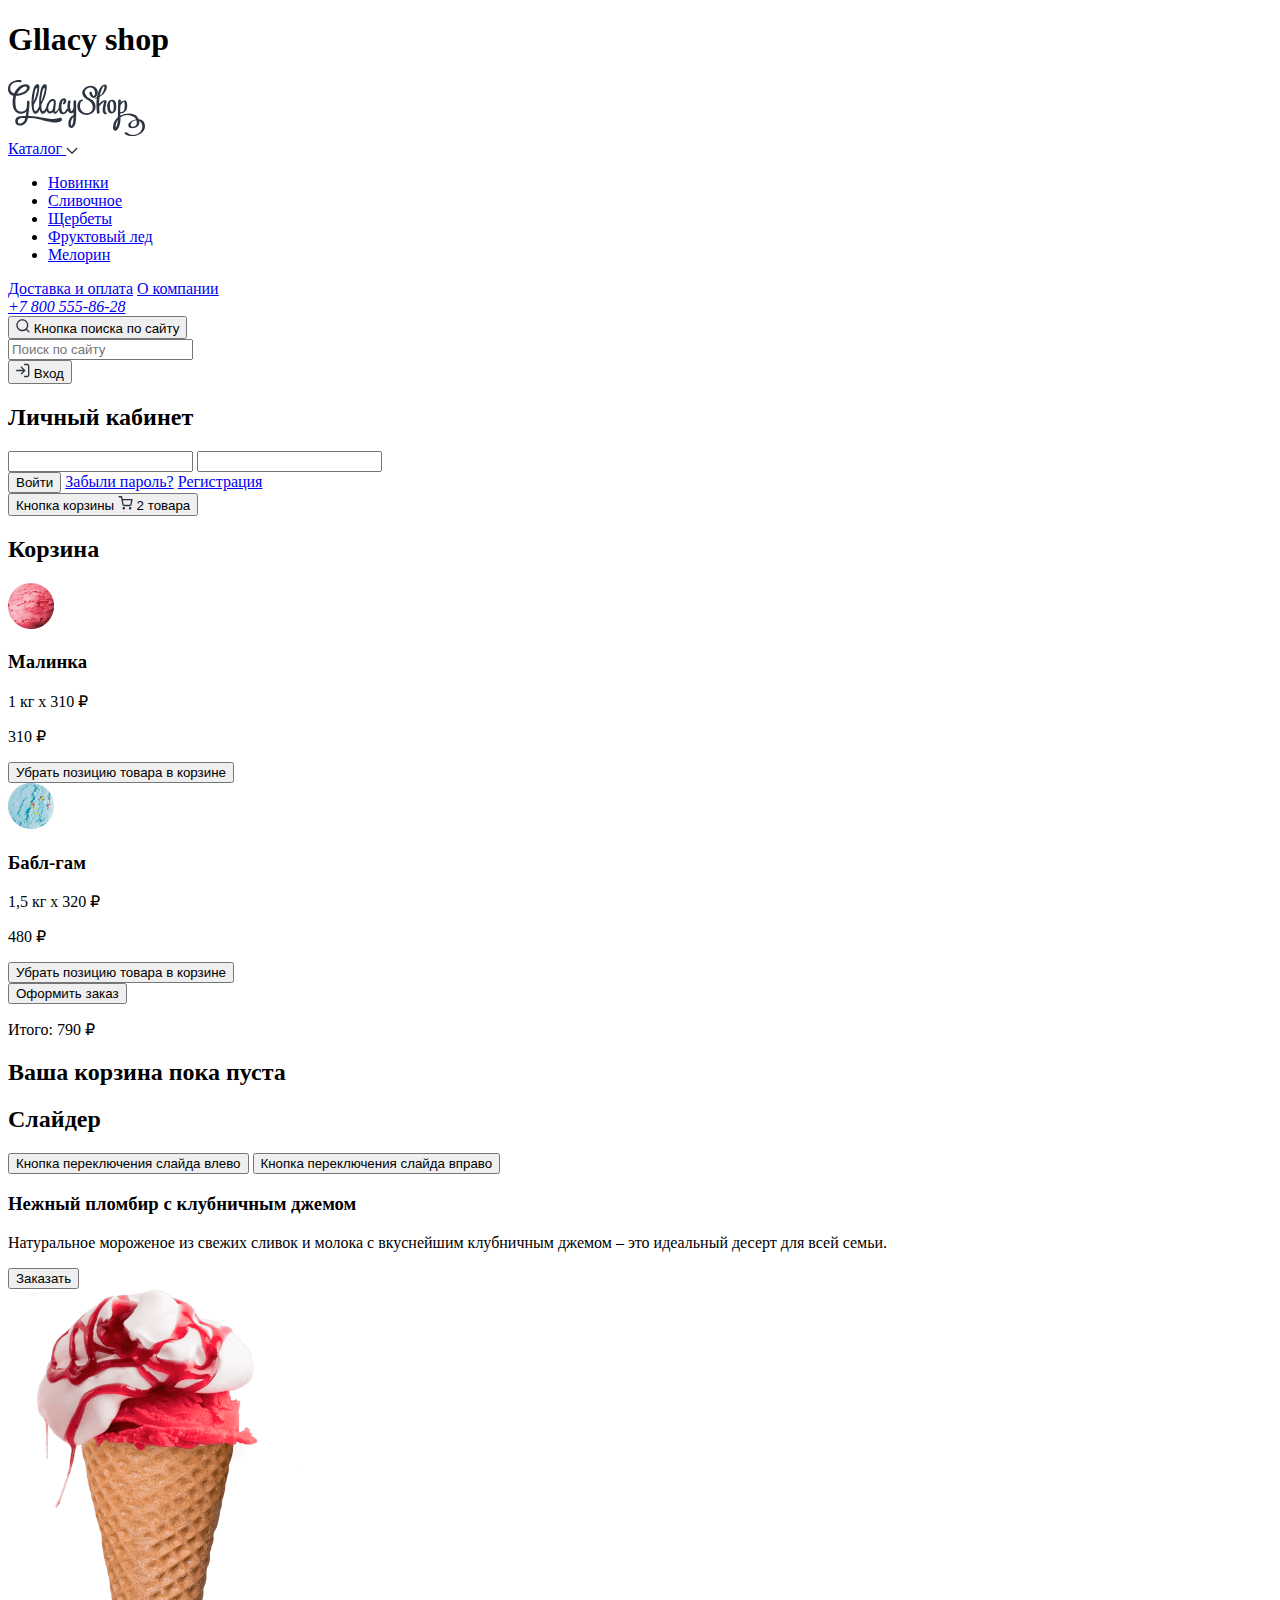
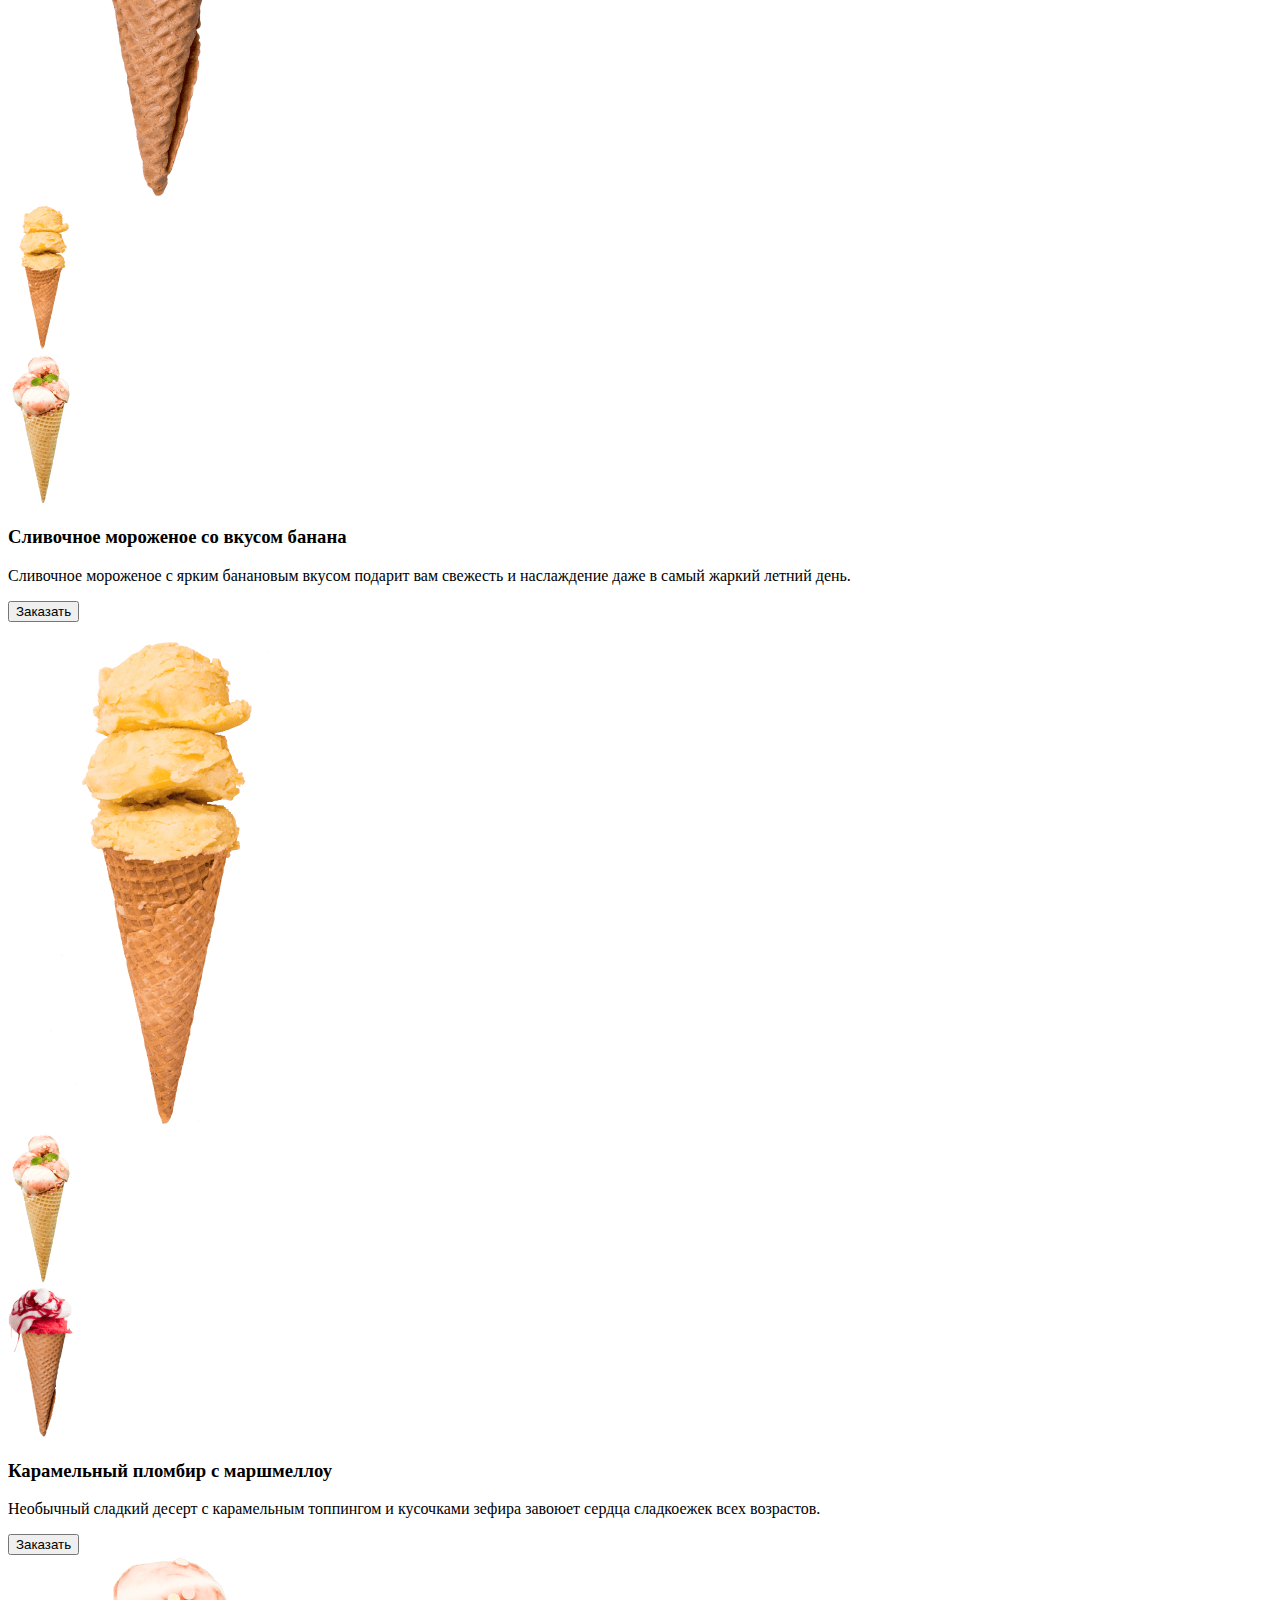
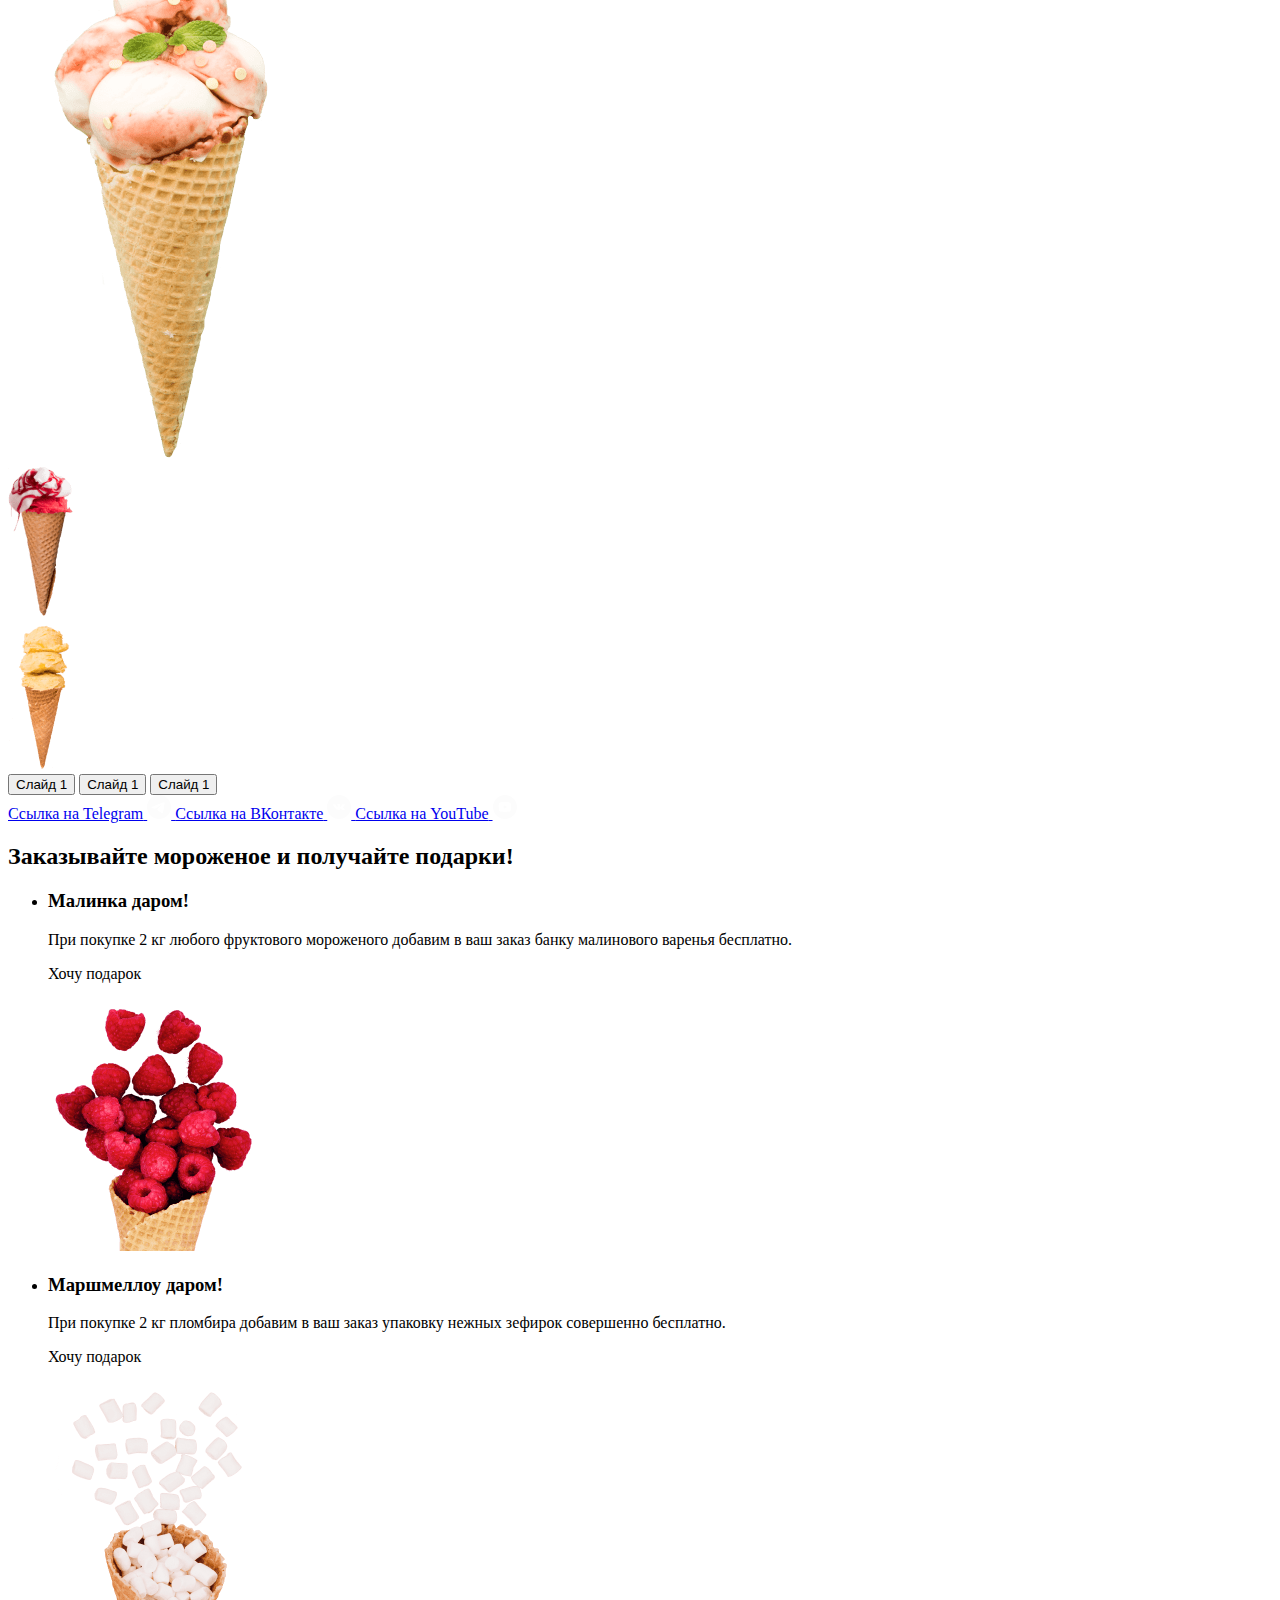
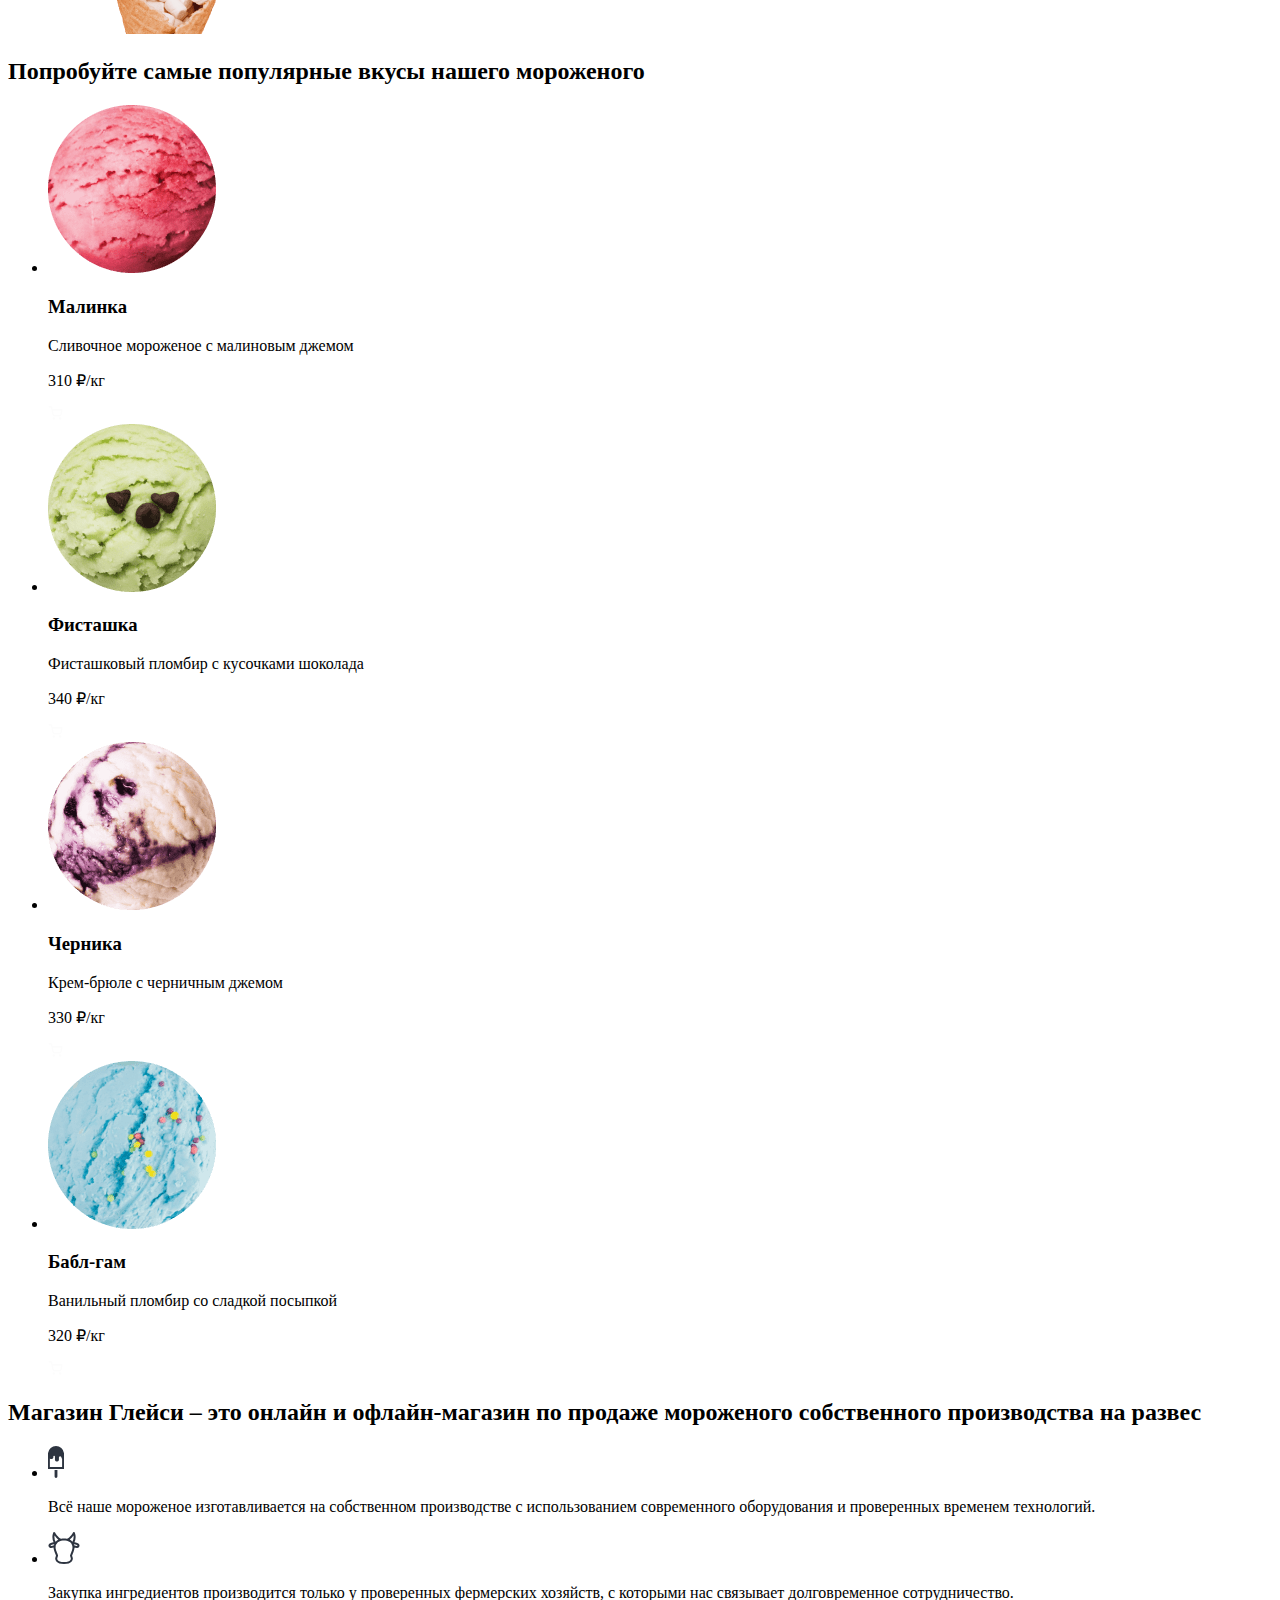
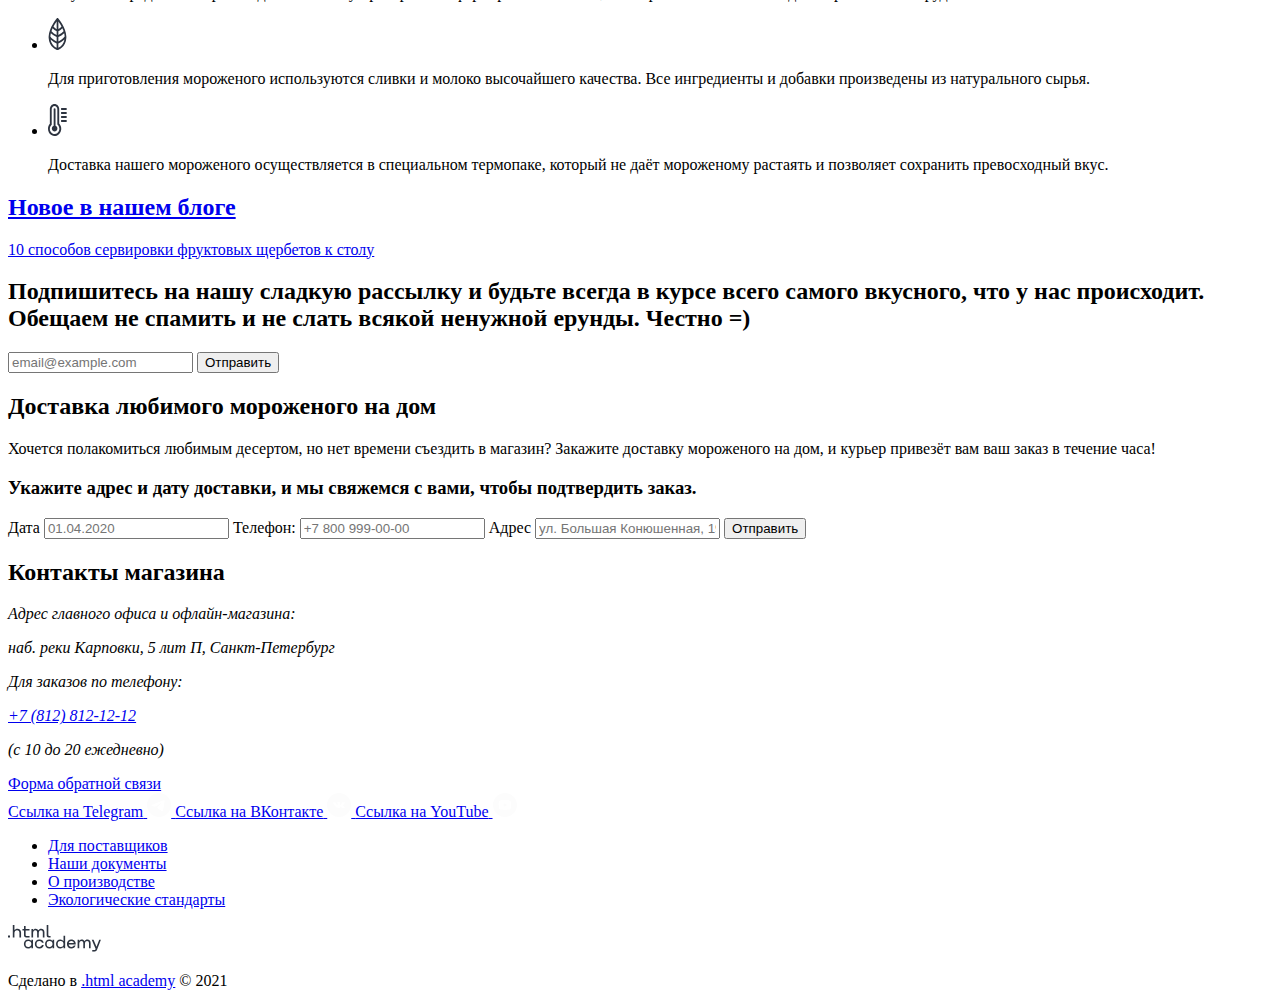
==== index.html @ e8959261 "Добавляет разметку index.html, catalog.html" ====
<!DOCTYPE html>
<html lang="ru">

  <head>
    <meta charset="utf-8">
    <link rel="icon" type="image/png" sizes="32x32" href="./favicon-32x32.png">
    <title>HTML Academy: Глейси</title>
  </head>

  <body>
    <header class="page-header">
      <h1 class="visually-hidden">Gllacy shop</h1>
      <a class="logo-link" href="index.html">
        <img class="gllacy-logo" src="./images/logos/gllacy-logo.svg" alt="Логотип Глейси" width="137" height="56">
      </a>
      <nav class="header-navigation">
        <div class="catalog-container">
          <a class="catalog-link" href="#">
            Каталог
            <svg class="catalog-icon" xmlns="http://www.w3.org/2000/svg" width="12" height="7" fill="none">
              <path fill="#2D3440" fill-rule="evenodd"
                d="M1.80812 1.05317c-.26035-.26035-.68246-.26035-.94281 0-.26035.26035-.26035.68246 0 .94281l4.66034 4.66035a.74088.74088 0 0 0 .00624.00632c.1307.13069.30215.19578.47345.19526.16996-.0005.33977-.06558.46944-.19526a.61255.61255 0 0 0 .00621-.00629l4.66041-4.66038c.2603-.26035.2603-.68246 0-.94281-.2604-.26035-.6825-.26035-.9428 0L6.00334 5.24839 1.80812 1.05317Z"
                clip-rule="evenodd" />
            </svg>
          </a>
          <div class="catalog-popover catalog-popover-disabled">
            <ul class="catalog-popover-list">
              <li class="catalog-popover-item">
                <a class="catalog-popover-link" href="#">Новинки</a>
              </li>
              <li class="catalog-popover-item">
                <a class="catalog-popover-link" href="/catalog.html">Сливочное</a>
              </li>
              <li class="catalog-popover-item">
                <a class="catalog-popover-link" href="#">Щербеты</a>
              </li>
              <li class="catalog-popover-item">
                <a class="catalog-popover-link" href="#">Фруктовый лед</a>
              </li>
              <li class="catalog-popover-item">
                <a class="catalog-popover-link" href="#">Мелорин</a>
              </li>
            </ul>
          </div>
        </div>
        <a class="delivery-payment-link" href="#">Доставка и оплата</a>
        <a class="about-company-link" href="#">О компании</a>
      </nav>
      <address class="header-phone">
        <a class="header-phone-number" href="tel:+78005558628">+7 800 555-86-28</a>
      </address>
      <div class="header-search-container">
        <button class="button-search" type="button">
          <svg class="button-search-icon" xmlns="http://www.w3.org/2000/svg" width="14" height="14" fill="none">
            <path fill="#2D3440" fill-rule="evenodd"
              d="M1.6634 6.1879c0-2.5774 2.0894-4.6667 4.6667-4.6667 2.5773 0 4.6666 2.0893 4.6666 4.6667 0 1.2572-.4972 2.3984-1.3056 3.2375a.6722.6722 0 0 0-.1235.1235c-.8391.8084-1.9803 1.3056-3.2375 1.3056-2.5774 0-4.6667-2.0893-4.6667-4.6666Zm8.4118 4.6879a5.9747 5.9747 0 0 1-3.7451 1.3121c-3.3137 0-6-2.6863-6-6s2.6863-6 6-6 6 2.6863 6 6A5.9747 5.9747 0 0 1 11.018 9.933l2.4501 2.4501a.6666.6666 0 0 1 0 .9428.6666.6666 0 0 1-.9428 0l-2.4501-2.4501Z"
              clip-rule="evenodd" />
          </svg>
          <span class="visually-hidden">Кнопка поиска по сайту</span>
        </button>
        <div class="header-search-form-container header-search-form-container-disabled">
          <form class="header-search-form" action="https://echo.htmlacademy.ru/" method="post">
            <label class="header-search-form-label">
              <input class="header-search-form-input" type="text" name="site-search" placeholder="Поиск по сайту"
                required>
            </label>
          </form>
        </div>
      </div>
      <div class="header-user-account-container">
        <button class="user-account-entry-button" type="button">
          <svg class="account-entry-icon" xmlns="http://www.w3.org/2000/svg" width="14" height="15" fill="none">
            <path fill="#2D3440" fill-rule="evenodd"
              d="M8 1.52458c0-.36819.29848-.66667.66667-.66667h2.66663a1.9997 1.9997 0 0 1 1.4142.58579 1.9999 1.9999 0 0 1 .5858 1.41421v9.33329c0 .5305-.2107 1.0392-.5858 1.4143-.375.375-.8837.5857-1.4142.5857H8.66667c-.36819 0-.66667-.2984-.66667-.6666 0-.3682.29848-.6667.66667-.6667h2.66663c.1768 0 .3464-.0702.4714-.1953A.66618.66618 0 0 0 12 12.1912V2.85791a.66637.66637 0 0 0-.1953-.4714.66662.66662 0 0 0-.4714-.19527H8.66667C8.29848 2.19124 8 1.89277 8 1.52458ZM4.86189 3.71984c.26035-.26035.68246-.26035.94281 0l3.3291 3.3291a.67314.67314 0 0 1 .04858.05313.6635.6635 0 0 1 .08045.12379c.04511.08986.0705.19132.0705.29872 0 .10862-.02598.21118-.07206.30179a.66356.66356 0 0 1-.07371.11432.67124.67124 0 0 1-.05402.05978L5.8047 11.3293c-.26035.2604-.68246.2604-.94281 0-.26035-.2603-.26035-.6824 0-.9428l2.19526-2.19526H.66667C.29847 8.19124 0 7.89277 0 7.52458s.29848-.66667.66667-.66667h6.39048L4.86189 4.66265c-.26035-.26035-.26035-.68246 0-.94281Z"
              clip-rule="evenodd" />
          </svg>
          Вход</button>
        <div class="user-account-entry-popover user-account-entry-popover-disabled">
          <h2 class="user-account-entry-title">Личный кабинет</h2>
          <form class="user-account-entry-form" action="https://echo.htmlacademy.ru/" method="post">
            <div class="user-account-entry-top-container">
              <label class="user-account-entry-label">
                <input class="user-acccount-input" type="email" name="e-mail" required>
              </label>
              <label class="user-account-entry-label">
                <input class="user-acccount-input" type="password" name="password" required>
              </label>
            </div>
            <div class="user-account-entry-bottom-container">
              <button class="user-account-entry-button" type="submit">Войти</button>
              <a class="password-recovery-link" href="#">Забыли пароль?</a>
              <a class="registration-link" href="#">Регистрация</a>
            </div>
          </form>
        </div>
      </div>
      <div class="header-basket-container">
        <button class="header-basket-button" type="button">
          <span class="visually-hidden">Кнопка корзины</span>
          <svg class="basket-icon" xmlns="http://www.w3.org/2000/svg" width="15" height="14" fill="none">
            <path fill="#2D3440" fill-rule="evenodd"
              d="M1.16667.10791C.798477.10791.5.406387.5.774577c0 .368193.298477.666663.66667.666663h1.77127l.46743 2.33539a.663963.663963 0 0 0 .01063.0531l.96738 4.83333.00012.00056c.08356.42001.31212.79728.64571 1.06582.3319.26718.74674.40976 1.17262.40326h5.62067c.4259.0065.8408-.13608 1.1727-.40326.3337-.26866.5623-.64615.6458-1.06638l.001-.00499.9271-4.86144c.0372-.19517-.0146-.39677-.1412-.54985-.1267-.15309-.315-.24171-.5137-.24171H4.61072L4.1381.643739C4.07574.332167 3.80215.10791 3.4844.10791H1.16667Zm4.52431 8.29444-.81339-4.06394h8.23081l-.7756 4.06686c-.0228.11252-.0843.21354-.1737.28555a.492301.492301 0 0 1-.3181.10871V8.7994H6.19614v-.00012l-.01277.00025a.492183.492183 0 0 1-.31807-.10871.492169.492169 0 0 1-.17413-.28751l-.00019-.00096ZM4.55739 12.3633c0-.6879.55771-1.2456 1.24568-1.2456.68798 0 1.24569.5577 1.24569 1.2456 0 .688-.55771 1.2457-1.24569 1.2457-.68797 0-1.24568-.5577-1.24568-1.2457Zm6.37331 0c0-.6879.5577-1.2456 1.2457-1.2456.688 0 1.2457.5577 1.2457 1.2456 0 .688-.5577 1.2457-1.2457 1.2457-.688 0-1.2457-.5577-1.2457-1.2457Z"
              clip-rule="evenodd" />
          </svg>
          2 товара
        </button>
        <div class="header-basket-popover header-basket-popover-disabled">
          <h2 class="header-basket-popover-title">Корзина</h2>
          <div class="header-basket-popover-content">
            <div class="header-basket-popover-element">
              <img class="element-product-image" src="./images/content/basket/ice-cream-red.png"
                alt="Изображение мороженого Малинка" width="46" height="46">
              <h3 class="element-product-name">Малинка</h3>
              <p class="element-product-amount">1 кг х 310 ₽</p>
              <p class="element-product-price">310 ₽</p>
              <button class="element-remove-button" type="button">
                <span class="visually-hidden">Убрать позицию товара в корзине</span>
              </button>
            </div>
            <div class="header-basket-popover-element">
              <img class="element-product-image" src="./images/content/basket/ice-cream-blue.png"
                alt="Изображение мороженого Бабл-гам" width="46" height="46">
              <h3 class="element-product-name">Бабл-гам</h3>
              <p class="element-product-amount">1,5 кг х 320 ₽</p>
              <p class="element-product-price">480 ₽</p>
              <button class="element-remove-button" type="button">
                <span class="visually-hidden">Убрать позицию товара в корзине</span>
              </button>
            </div>
          </div>
          <div class="header-basket-popover-container">
            <button class="header-basket-popover-button">Оформить заказ</button>
            <p class="header-basket-popover-total">Итого: 790 ₽</p>
          </div>
        </div>
        <div class="header-basket-popover-empty header-basket-popover-empty-disabled">
          <h2 class="header-basket-popover-empty-title">Ваша корзина пока пуста</h2>
        </div>
      </div>
    </header>
    <main class="page-main">
      <section class="promo">
        <h2 class="visually-hidden">Слайдер</h2>
        <div class="slider-switchers">
          <button class="slider-switch-left" type="button">
            <span class="visually-hidden">Кнопка переключения слайда влево</span>
          </button>
          <button class="slider-switch-right" type="button">
            <span class="visually-hidden">Кнопка переключения слайда вправо</span>
          </button>
        </div>
        <div class="slider-content">
          <div class="slide current">
            <div class="slide-left-container">
              <h3 class="slide-title">Нежный пломбир с клубничным джемом</h3>
              <p class="slide-description">Натуральное мороженое из свежих сливок
                и молока с вкуснейшим клубничным джемом – это идеальный десерт для всей семьи.</p>
              <button class="slide-button" type="button">Заказать</button>
            </div>
            <div class="slide-right-container">
              <div class="slide-main-image-container">
                <img class="slide-image" src="./images/content/slider/ice-cream/big-ice-cream/ice-cream-jam.png"
                  alt="Изображение пломбира с клубничным джемом" width="306" height="507">
              </div>
              <div class="slide-secondary-image-container">
                <img class="slide-secondary-image"
                  src="./images/content/slider/ice-cream/small-ice-cream/small-ice-cream-banana.png"
                  alt="Изображение мороженого со вкусом банана" width="66" height="150">
              </div>
              <div class="slide-secondary-image-container">
                <img class="slide-secondary-image"
                  src="./images/content/slider/ice-cream/small-ice-cream/small-ice-cream-marshmellow.png"
                  alt="Изображение карамельного пломбира с маршмеллоу" width="66" height="150">
              </div>
            </div>
          </div>
          <div class="slide">
            <div class="slide-left-container">
              <h3 class="slide-title">Сливочное мороженое со вкусом банана</h3>
              <p class="slide-description">Сливочное мороженое с ярким банановым вкусом подарит вам свежесть и
                наслаждение даже в самый жаркий летний день.</p>
              <button class="slide-button" type="button">Заказать</button>
            </div>
            <div class="slide-right-container">
              <div class="slide-main-image-container">
                <img class="slide-image" src="./images/content/slider/ice-cream/big-ice-cream/ice-cream-banana.png"
                  alt="Изображение пломбира с клубничным джемом" width="306" height="507">
              </div>
              <div class="slide-secondary-image-container">
                <img class="slide-secondary-image"
                  src="./images/content/slider/ice-cream/small-ice-cream/small-ice-cream-marshmellow.png"
                  alt="Изображение мороженого со вкусом банана" width="66" height="150">
              </div>
              <div class="slide-secondary-image-container">
                <img class="slide-secondary-image"
                  src="./images/content/slider/ice-cream/small-ice-cream/small-ice-cream-jam.png"
                  alt="Изображение карамельного пломбира с маршмеллоу" width="66" height="150">
              </div>
            </div>
          </div>
          <div class="slide">
            <div class="slide-left-container">
              <h3 class="slide-title">Карамельный пломбир с маршмеллоу</h3>
              <p class="slide-description">Необычный сладкий десерт с карамельным топпингом и кусочками зефира завоюет
                сердца сладкоежек всех возрастов.</p>
              <button class="slide-button" type="button">Заказать</button>
            </div>
            <div class="slide-right-container">
              <div class="slide-main-image-container">
                <img class="slide-image" src="./images/content/slider/ice-cream/big-ice-cream/ice-cream-marshmellow.png"
                  alt="Изображение пломбира с клубничным джемом" width="306" height="507">
              </div>
              <div class="slide-secondary-image-container">
                <img class="slide-secondary-image"
                  src="./images/content/slider/ice-cream/small-ice-cream/small-ice-cream-jam.png"
                  alt="Изображение мороженого со вкусом банана" width="66" height="150">
              </div>
              <div class="slide-secondary-image-container">
                <img class="slide-secondary-image"
                  src="./images/content/slider/ice-cream/small-ice-cream/small-ice-cream-banana.png"
                  alt="Изображение карамельного пломбира с маршмеллоу" width="66" height="150">
              </div>
            </div>
          </div>
        </div>
        <div class="slider-bullets-container">
          <button class="slider-bullet" type="button">
            <span class="visually-hidden">Слайд 1</span>
          </button>
          <button class="slider-bullet" type="button">
            <span class="visually-hidden">Слайд 1</span>
          </button>
          <button class="slider-bullet" type="button">
            <span class="visually-hidden">Слайд 1</span>
          </button>
        </div>
        <div class="slider-social-container">
          <a class="telegram-link" href="https://t.me/htmlacademy">
            <span class="visually-hidden">Ссылка на Telegram</span>
            <svg class="telegram-icon" xmlns="http://www.w3.org/2000/svg" width="24" height="24" fill="none">
              <path fill="#FCFCFC" fill-rule="evenodd"
                d="M24 12c0 6.627-5.373 12-12 12S0 18.627 0 12 5.373 0 12 0s12 5.373 12 12ZM12.43 8.859c-1.167.485-3.5 1.49-6.998 3.014-.568.226-.866.447-.893.663-.046.366.412.51 1.034.705.085.027.173.054.263.084.613.199 1.437.432 1.865.441.389.008.823-.152 1.302-.48 3.268-2.207 4.955-3.322 5.061-3.346.075-.017.179-.039.249.024.07.062.063.18.056.212-.046.193-1.84 1.862-2.77 2.726-.29.269-.495.46-.537.504-.094.097-.19.19-.282.279-.57.548-.996.96.024 1.632.49.323.882.59 1.273.856.427.291.853.581 1.405.943.14.092.274.187.405.28.497.355.944.673 1.496.623.32-.03.652-.331.82-1.23.397-2.126 1.179-6.73 1.36-8.628a2.1122 2.1122 0 0 0-.02-.472.506.506 0 0 0-.172-.325c-.143-.117-.365-.142-.465-.14-.451.008-1.143.249-4.476 1.635Z"
                clip-rule="evenodd" />
            </svg>
          </a>
          <a class="vk-link" href="https://vk.com/htmlacademy">
            <span class="visually-hidden">Ссылка на ВКонтакте</span>
            <svg class="vk-icon" xmlns="http://www.w3.org/2000/svg" width="24" height="24" fill="none">
              <path fill="#FCFCFC" fill-rule="evenodd"
                d="M24 12a12 12 0 1 1-24 0 12 12 0 0 1 24 0Zm-11.41 2.97h-.72s-1.58.09-2.98-1.18C7.37 12.4 6.03 9.65 6.03 9.65s-.07-.18 0-.27c.1-.1.36-.1.36-.1l1.72-.01s.16.02.27.1c.1.05.15.17.15.17s.28.61.65 1.17c.71 1.08 1.05 1.32 1.29 1.2.35-.16.25-1.53.25-1.53s0-.5-.18-.71c-.14-.17-.41-.22-.53-.24-.1-.01.06-.2.26-.3.31-.13.86-.13 1.5-.13.5 0 .65.03.84.07.46.1.44.41.41 1.08l-.02.7v.18c-.01.34-.02.73.23.88.13.07.45 0 1.26-1.19.38-.56.66-1.23.66-1.23s.07-.12.16-.17c.1-.05.24-.04.24-.04h1.8s.54-.06.63.15c.1.23-.2.75-.94 1.61-.7.82-1.03 1.12-1 1.38.01.2.23.38.66.72.89.73 1.13 1.1 1.18 1.2l.01.01c.4.58-.44.62-.44.62l-1.6.02s-.34.06-.8-.2a3.94 3.94 0 0 1-.69-.6c-.33-.34-.65-.66-.91-.58-.45.12-.44.96-.44.96s0 .18-.1.28c-.1.1-.32.12-.32.12Z"
                clip-rule="evenodd" />
            </svg>
          </a>
          <a class="youtube-link" href="https://www.youtube.com/user/htmlacademyru">
            <span class="visually-hidden">Ссылка на YouTube</span>
            <svg class="youtube-icon" xmlns="http://www.w3.org/2000/svg" width="24" height="24" fill="none">
              <path fill="#FCFCFC"
                d="m14 11.8-2.8-1.32c-.25-.11-.45.01-.45.29v2.46c0 .28.2.4.45.29L14 12.2c.25-.12.25-.3 0-.42ZM12 0a12 12 0 1 0 0 24 12 12 0 0 0 0-24Zm0 16.88c-6.14 0-6.25-.56-6.25-4.88s.1-4.88 6.25-4.88c6.14 0 6.25.56 6.25 4.88s-.1 4.88-6.25 4.88Z" />
            </svg>
          </a>
        </div>
      </section>
      <section class="gifts">
        <h2 class="gifts-title">Заказывайте мороженое и получайте подарки!</h2>
        <ul class="gifts-list">
          <li class="gift-card">
            <div class="gift-content">
              <h3 class="gift-title">Малинка даром!</h3>
              <p class="gift-description">При покупке 2 кг любого фруктового мороженого добавим в ваш заказ банку
                малинового варенья бесплатно.</p>
              <a class="gift-link">Хочу подарок</a>
            </div>
            <img class="gift-image" src="./images/content/gifts/raspberry-gift.png"
              alt="Изображение малины с вафельным рожком" width="219" height="268">
          </li>
          <li class="gift-card">
            <div class="gift-content">
              <h3 class="gift-title">Маршмеллоу даром!</h3>
              <p class="gift-description">При покупке 2 кг пломбира добавим в ваш заказ упаковку нежных зефирок
                совершенно бесплатно.</p>
              <a class="gift-link">Хочу подарок</a>
            </div>
            <img class="gift-image" src="./images/content/gifts/marshmellow-gift.png"
              alt="Изображение маршмеллоу с вафельным рожком" width="219" height="268">
          </li>
        </ul>
      </section>
      <section class="tastes">
        <h2 class="tastes-title">Попробуйте самые популярные вкусы нашего мороженого</h2>
        <ul class="tastes-card-list">
          <li class="taste-card">
            <img class="taste-image" src="./images/content/tastes/sundaes/raspberry-sundae.png"
              alt="Изображение малинового шарика мороженого" width="168" height="168">
            <h3 class="taste-title">Малинка</h3>
            <p class="taste-description">Сливочное мороженое с малиновым джемом</p>
            <p class="taste-price">310 ₽/кг</p>
            <span class="taste-basket">
              <svg class="taste-basket-image" xmlns="http://www.w3.org/2000/svg" width="15" height="14" fill="none">
                <path fill="#FCFCFC" fill-rule="evenodd"
                  d="M1.167.25a.667.667 0 1 0 0 1.333h1.77l.468 2.336a.664.664 0 0 0 .011.053l.967 4.833a1.826 1.826 0 0 0 1.819 1.47h5.62a1.826 1.826 0 0 0 1.819-1.47l.001-.005.927-4.861a.667.667 0 0 0-.655-.792H4.611L4.138.786A.667.667 0 0 0 3.484.25H1.167ZM5.69 8.544 4.878 4.48h8.23l-.775 4.067a.492.492 0 0 1-.492.395H6.183a.492.492 0 0 1-.492-.397Zm-1.134 3.961a1.246 1.246 0 1 1 2.492 0 1.246 1.246 0 0 1-2.492 0Zm6.374 0a1.246 1.246 0 1 1 2.491 0 1.246 1.246 0 0 1-2.491 0Z"
                  clip-rule="evenodd" />
              </svg>
            </span>
          </li>
          <li class="taste-card">
            <img class="taste-image" src="./images/content/tastes/sundaes/pistachio-sundae.png"
              alt="Изображение фисташкового шарика мороженого" width="168" height="168">
            <h3 class="taste-title">Фисташка</h3>
            <p class="taste-description">Фисташковый пломбир с кусочками шоколада</p>
            <p class="taste-price">340 ₽/кг</p>
            <span class="taste-basket">
              <svg class="taste-basket-image" xmlns="http://www.w3.org/2000/svg" width="15" height="14" fill="none">
                <path fill="#FCFCFC" fill-rule="evenodd"
                  d="M1.167.25a.667.667 0 1 0 0 1.333h1.77l.468 2.336a.664.664 0 0 0 .011.053l.967 4.833a1.826 1.826 0 0 0 1.819 1.47h5.62a1.826 1.826 0 0 0 1.819-1.47l.001-.005.927-4.861a.667.667 0 0 0-.655-.792H4.611L4.138.786A.667.667 0 0 0 3.484.25H1.167ZM5.69 8.544 4.878 4.48h8.23l-.775 4.067a.492.492 0 0 1-.492.395H6.183a.492.492 0 0 1-.492-.397Zm-1.134 3.961a1.246 1.246 0 1 1 2.492 0 1.246 1.246 0 0 1-2.492 0Zm6.374 0a1.246 1.246 0 1 1 2.491 0 1.246 1.246 0 0 1-2.491 0Z"
                  clip-rule="evenodd" />
              </svg>
            </span>
          </li>
          <li class="taste-card">
            <img class="taste-image" src="./images/content/tastes/sundaes/blueberry-sundae.png"
              alt="Изображение шарика мороженого с черникой" width="168" height="168">
            <h3 class="taste-title">Черника</h3>
            <p class="taste-description">Крем-брюле с черничным джемом</p>
            <p class="taste-price">330 ₽/кг</p>
            <span class="taste-basket">
              <svg class="taste-basket-image" xmlns="http://www.w3.org/2000/svg" width="15" height="14" fill="none">
                <path fill="#FCFCFC" fill-rule="evenodd"
                  d="M1.167.25a.667.667 0 1 0 0 1.333h1.77l.468 2.336a.664.664 0 0 0 .011.053l.967 4.833a1.826 1.826 0 0 0 1.819 1.47h5.62a1.826 1.826 0 0 0 1.819-1.47l.001-.005.927-4.861a.667.667 0 0 0-.655-.792H4.611L4.138.786A.667.667 0 0 0 3.484.25H1.167ZM5.69 8.544 4.878 4.48h8.23l-.775 4.067a.492.492 0 0 1-.492.395H6.183a.492.492 0 0 1-.492-.397Zm-1.134 3.961a1.246 1.246 0 1 1 2.492 0 1.246 1.246 0 0 1-2.492 0Zm6.374 0a1.246 1.246 0 1 1 2.491 0 1.246 1.246 0 0 1-2.491 0Z"
                  clip-rule="evenodd" />
              </svg>
            </span>
          </li>
          <li class="taste-card">
            <img class="taste-image" src="./images/content/tastes/sundaes/bubble-gum-sundae.png"
              alt="Изображение шарика мороженого со вкусом бабл-гам" width="168" height="168">
            <h3 class="taste-title">Бабл-гам</h3>
            <p class="taste-description">Ванильный пломбир со сладкой посыпкой</p>
            <p class="taste-price">320 ₽/кг</p>
            <span class="taste-basket">
              <svg class="taste-basket-image" xmlns="http://www.w3.org/2000/svg" width="15" height="14" fill="none">
                <path fill="#FCFCFC" fill-rule="evenodd"
                  d="M1.167.25a.667.667 0 1 0 0 1.333h1.77l.468 2.336a.664.664 0 0 0 .011.053l.967 4.833a1.826 1.826 0 0 0 1.819 1.47h5.62a1.826 1.826 0 0 0 1.819-1.47l.001-.005.927-4.861a.667.667 0 0 0-.655-.792H4.611L4.138.786A.667.667 0 0 0 3.484.25H1.167ZM5.69 8.544 4.878 4.48h8.23l-.775 4.067a.492.492 0 0 1-.492.395H6.183a.492.492 0 0 1-.492-.397Zm-1.134 3.961a1.246 1.246 0 1 1 2.492 0 1.246 1.246 0 0 1-2.492 0Zm6.374 0a1.246 1.246 0 1 1 2.491 0 1.246 1.246 0 0 1-2.491 0Z"
                  clip-rule="evenodd" />
              </svg>
            </span>
          </li>
        </ul>
      </section>
      <section class="advantages">
        <div class="advantages-container">
          <h2 class="advantages-title">Магазин Глейси – это онлайн и офлайн-магазин по продаже мороженого собственного
            производства на развес</h2>
          <ul class="advantages-list">
            <li class="advantage-item">
              <span class="advantage-element">
                <img class="advantage-icon" src="./images/content/advantages/ice-cream-icon.svg" alt="Иконка мороженого"
                  width="16" height="32">
              </span>
              <p class="advantage-description">Всё наше мороженое изготавливается на собственном производстве с
                использованием современного оборудования и проверенных временем технологий.</p>
            </li>
            <li class="advantage-item">
              <span class="advantage-element">
                <img class="advantage-icon" src="./images/content/advantages/cow-icon.svg" alt="Иконка коровы"
                  width="32" height="32">
              </span>
              <p class="advantage-description">Закупка ингредиентов производится только у проверенных фермерских
                хозяйств, с которыми нас связывает долговременное сотрудничество.</p>
            </li>
            <li class="advantage-item">
              <span class="advantage-element">
                <img class="advantage-icon" src="./images/content/advantages/leaf-icon.svg" alt="Иконка листика"
                  width="19" height="32">
              </span>
              <p class="advantage-description">Для приготовления мороженого используются сливки и молоко высочайшего
                качества. Все ингредиенты и добавки произведены из натурального сырья.</p>
            </li>
            <li class="advantage-item">
              <span class="advantage-element">
                <img class="advantage-icon" src="./images/content/advantages/thermometer-icon.svg"
                  alt="Иконка градусника" width="19" height="32">
              </span>
              <p class="advantage-description">Доставка нашего мороженого осуществляется в специальном термопаке,
                который не даёт мороженому растаять и позволяет сохранить превосходный вкус.</p>
            </li>
          </ul>
        </div>
      </section>
      <section class="news-and-subscription">
        <a class="news-link" href="#">
          <h2 class="news-title">Новое в нашем блоге</h2>
          <p class="news-text">10 способов сервировки фруктовых щербетов к столу</p>
        </a>
        <div class="subscription-container">
          <h2 class="subscription-title">Подпишитесь на нашу сладкую рассылку и будьте всегда в курсе всего самого
            вкусного, что у нас происходит. Обещаем не спамить и не слать всякой ненужной ерунды. Честно =)</h2>
          <form class="subscription-form" action="https://echo.htmlacademy.ru/" method="post">
            <label class="subscription-form-label">
              <input class="subscription-input" type="email" name="subscription-email" placeholder="email@example.com"
                required>
            </label>
            <button class="subscription-button" type="submit">Отправить</button>
          </form>
        </div>
      </section>
      <section class="delivery">
        <div class="delivery-container-left">
          <h2 class="delivery-title">Доставка любимого мороженого на дом</h2>
          <p class="delivery-description">Хочется полакомиться любимым десертом, но нет времени съездить в магазин?
            Закажите доставку мороженого на дом, и курьер привезёт вам ваш заказ в течение часа!</p>
        </div>
        <div class="delivery-container-right">
          <h3 class="delivery-panel-title">Укажите адрес и дату доставки, и мы свяжемся с вами, чтобы подтвердить заказ.
          </h3>
          <form class="delivery-form" action="https://echo.htmlacademy.ru/" method="post">
            <label class="delivery-date-label">
              Дата
              <span class="delivery-element"></span>
              <input class="delivery-date-input" type="text" name="delivery-date" placeholder="01.04.2020" required>
            </label>
            <label class="delivery-phone-number-label">
              Телефон:
              <input class="delivery-phone-number-input" type="tel" name="delivery-phone" placeholder="+7 800 999-00-00"
                required>
            </label>
            <label class="delivery-address-label">
              Адрес
              <span class="delivery-element"></span>
              <input class="delivery-address-input" type="text" name="delivery-address"
                placeholder="ул. Большая Конюшенная, 19/8" required>
            </label>
            <button class="delivery-button" type="submit">Отправить</button>
          </form>
        </div>
      </section>
      <section class="contacts">
        <h2 class="visually-hidden">Контакты магазина</h2>
        <div class="contacts-container">
          <address class="contacts-address">
            <p class="contacts-text">Адрес главного офиса и офлайн-магазина:</p>
            <p class="contacts-text-address">наб. реки Карповки, 5 лит П, Санкт-Петербург</p>
            <p class="contacts-text">Для заказов по телефону:</p>
            <a class="contacts-telephone" href="tel:+78128121212">+7 (812) 812-12-12</a>
            <p class="contacts-telephone-time">(с 10 до 20 ежедневно)</p>
          </address>
          <a class="feedback-form" href="#">Форма обратной связи</a>
        </div>
      </section>
    </main>
    <footer class="page-footer">
      <div class="footer-social">
        <a class="telegram-link" href="https://t.me/htmlacademy">
          <span class="visually-hidden">Ссылка на Telegram</span>
          <svg class="telegram-icon" xmlns="http://www.w3.org/2000/svg" width="24" height="24" fill="none">
            <path fill="#FCFCFC" fill-rule="evenodd"
              d="M24 12c0 6.627-5.373 12-12 12S0 18.627 0 12 5.373 0 12 0s12 5.373 12 12ZM12.43 8.859c-1.167.485-3.5 1.49-6.998 3.014-.568.226-.866.447-.893.663-.046.366.412.51 1.034.705.085.027.173.054.263.084.613.199 1.437.432 1.865.441.389.008.823-.152 1.302-.48 3.268-2.207 4.955-3.322 5.061-3.346.075-.017.179-.039.249.024.07.062.063.18.056.212-.046.193-1.84 1.862-2.77 2.726-.29.269-.495.46-.537.504-.094.097-.19.19-.282.279-.57.548-.996.96.024 1.632.49.323.882.59 1.273.856.427.291.853.581 1.405.943.14.092.274.187.405.28.497.355.944.673 1.496.623.32-.03.652-.331.82-1.23.397-2.126 1.179-6.73 1.36-8.628a2.1122 2.1122 0 0 0-.02-.472.506.506 0 0 0-.172-.325c-.143-.117-.365-.142-.465-.14-.451.008-1.143.249-4.476 1.635Z"
              clip-rule="evenodd" />
          </svg>
        </a>
        <a class="vk-link" href="https://vk.com/htmlacademy">
          <span class="visually-hidden">Ссылка на ВКонтакте</span>
          <svg class="vk-icon" xmlns="http://www.w3.org/2000/svg" width="24" height="24" fill="none">
            <path fill="#FCFCFC" fill-rule="evenodd"
              d="M24 12a12 12 0 1 1-24 0 12 12 0 0 1 24 0Zm-11.41 2.97h-.72s-1.58.09-2.98-1.18C7.37 12.4 6.03 9.65 6.03 9.65s-.07-.18 0-.27c.1-.1.36-.1.36-.1l1.72-.01s.16.02.27.1c.1.05.15.17.15.17s.28.61.65 1.17c.71 1.08 1.05 1.32 1.29 1.2.35-.16.25-1.53.25-1.53s0-.5-.18-.71c-.14-.17-.41-.22-.53-.24-.1-.01.06-.2.26-.3.31-.13.86-.13 1.5-.13.5 0 .65.03.84.07.46.1.44.41.41 1.08l-.02.7v.18c-.01.34-.02.73.23.88.13.07.45 0 1.26-1.19.38-.56.66-1.23.66-1.23s.07-.12.16-.17c.1-.05.24-.04.24-.04h1.8s.54-.06.63.15c.1.23-.2.75-.94 1.61-.7.82-1.03 1.12-1 1.38.01.2.23.38.66.72.89.73 1.13 1.1 1.18 1.2l.01.01c.4.58-.44.62-.44.62l-1.6.02s-.34.06-.8-.2a3.94 3.94 0 0 1-.69-.6c-.33-.34-.65-.66-.91-.58-.45.12-.44.96-.44.96s0 .18-.1.28c-.1.1-.32.12-.32.12Z"
              clip-rule="evenodd" />
          </svg>
        </a>
        <a class="youtube-link" href="https://www.youtube.com/user/htmlacademyru">
          <span class="visually-hidden">Ссылка на YouTube</span>
          <svg class="youtube-icon" xmlns="http://www.w3.org/2000/svg" width="24" height="24" fill="none">
            <path fill="#FCFCFC"
              d="m14 11.8-2.8-1.32c-.25-.11-.45.01-.45.29v2.46c0 .28.2.4.45.29L14 12.2c.25-.12.25-.3 0-.42ZM12 0a12 12 0 1 0 0 24 12 12 0 0 0 0-24Zm0 16.88c-6.14 0-6.25-.56-6.25-4.88s.1-4.88 6.25-4.88c6.14 0 6.25.56 6.25 4.88s-.1 4.88-6.25 4.88Z" />
          </svg>
        </a>
      </div>
      <ul class="links-list">
        <li class="links-item">
          <a class="footer-suppliers-link" href="#">Для поставщиков</a>
        </li>
        <li class="links-item">
          <a class="footer-link" href="#">Наши документы</a>
        </li>
        <li class="links-item">
          <a class="footer-link" href="#">О производстве</a>
        </li>
        <li class="links-item">
          <a class="footer-link" href="#">Экологические стандарты</a>
        </li>
      </ul>
      <div class="footer-right-container">
        <a class="htmlacademy-link" href="https://htmlacademy.ru/">
          <img class="htmlacademy-logo" src="./images/logos/htmlacademy-logo.svg" alt="Логотип HTML Academy" width="93"
            height="27">
        </a>
        <p class="copyright-text">Сделано в <a class="htmlacademy-link" href="https://htmlacademy.ru/">.html academy</a>
          © 2021</p>
      </div>
    </footer>

  </body>

</html>
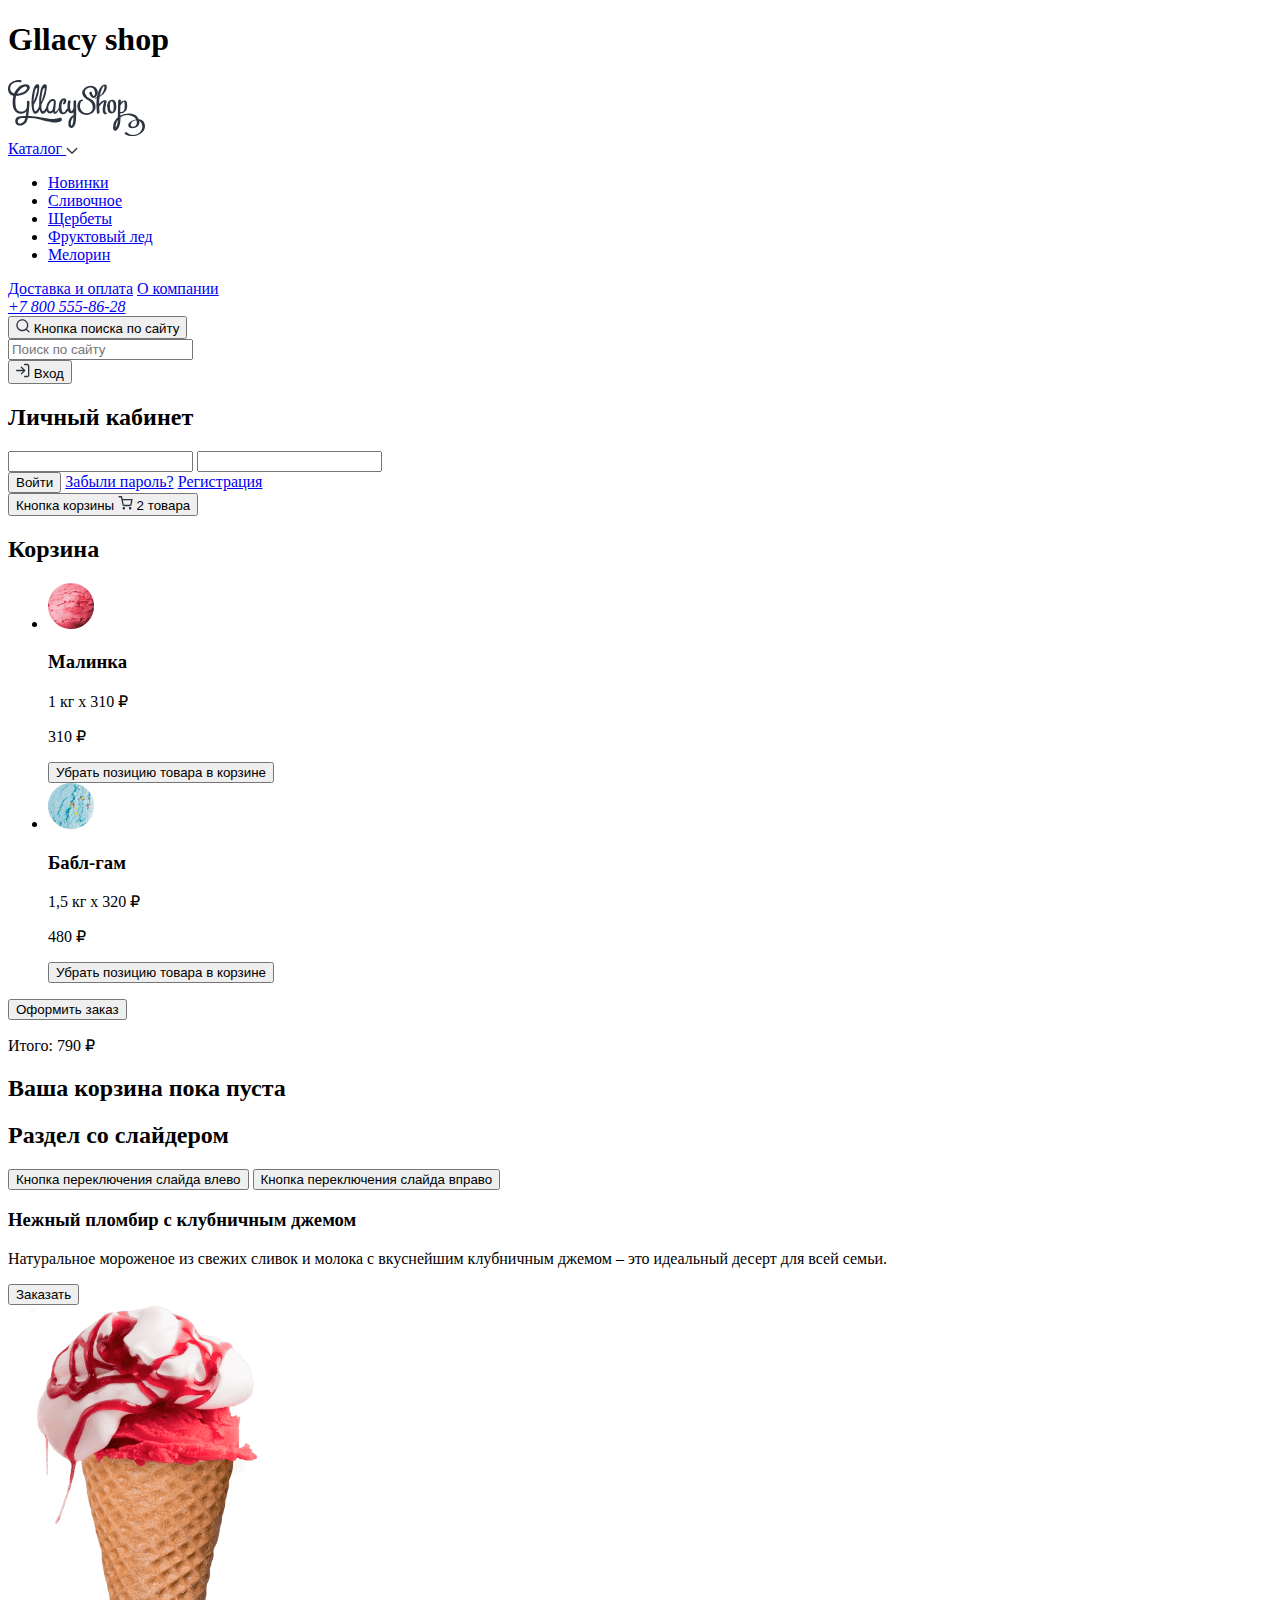
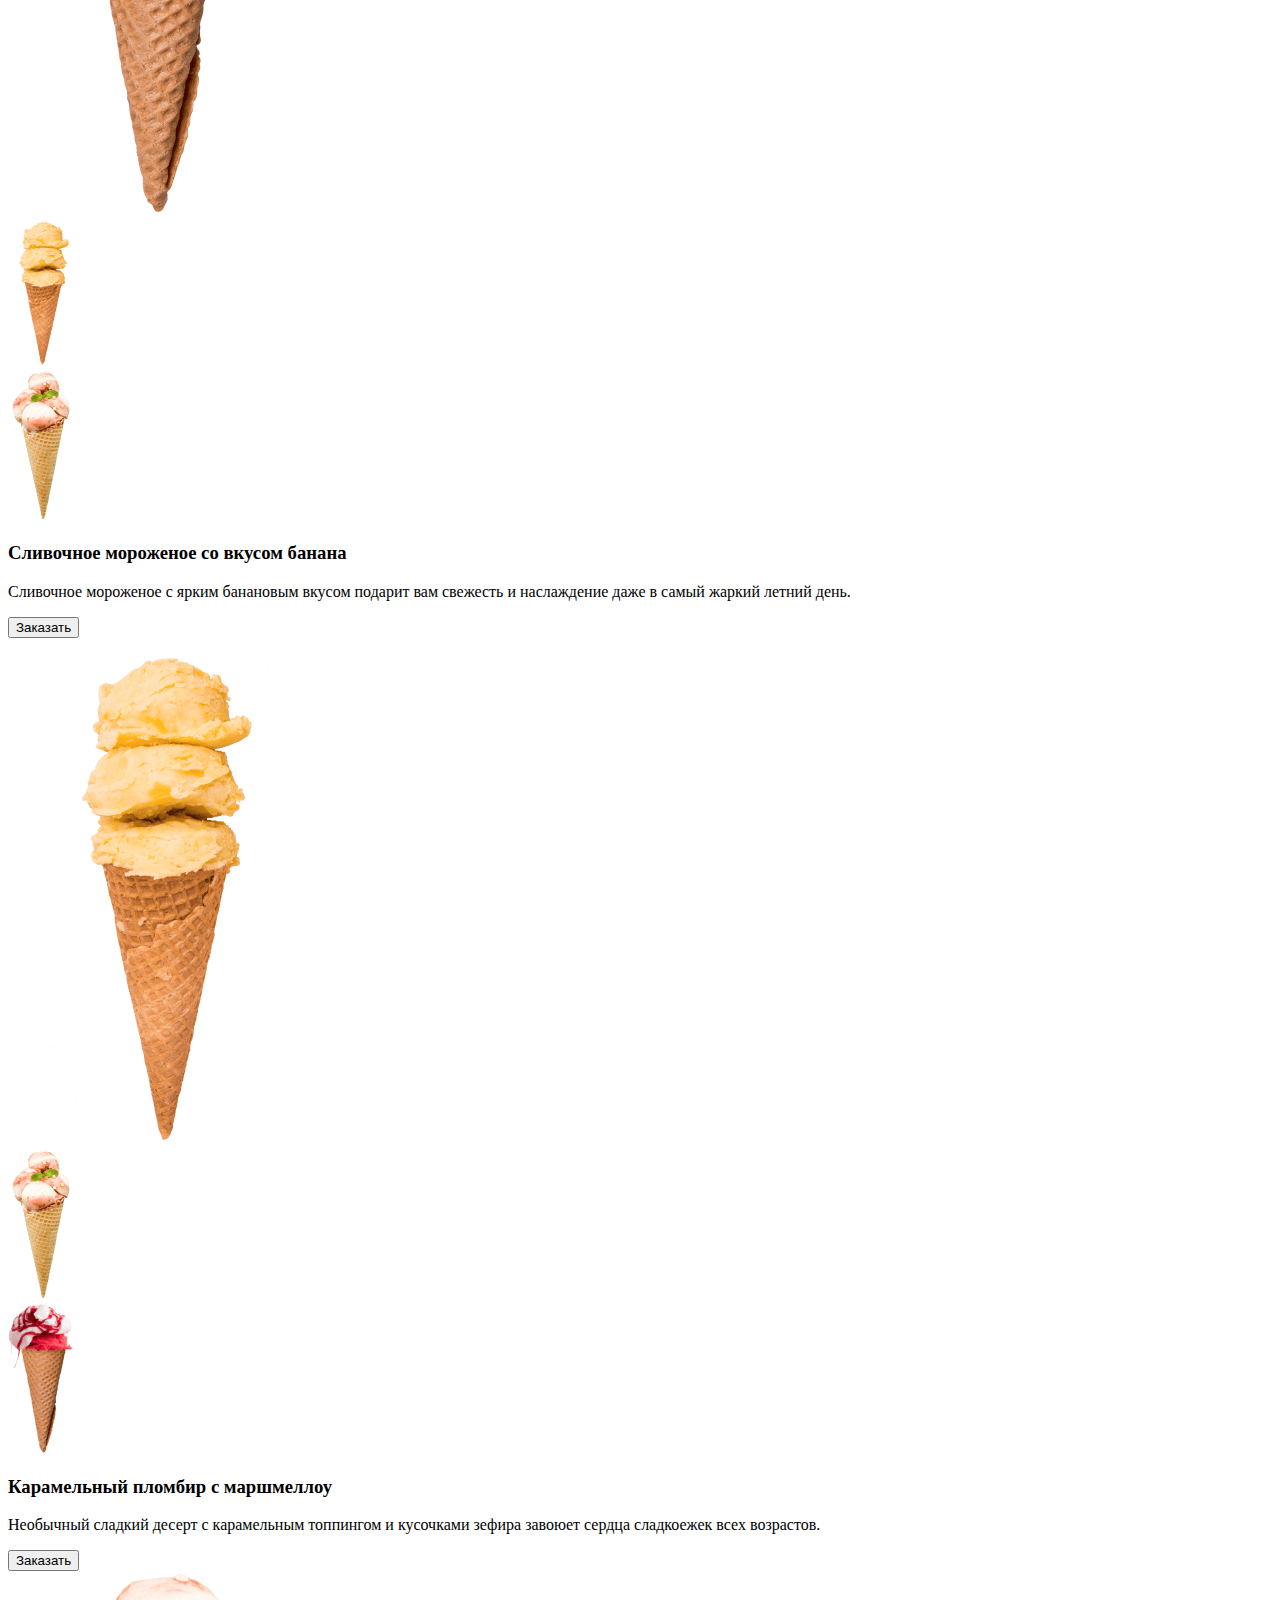
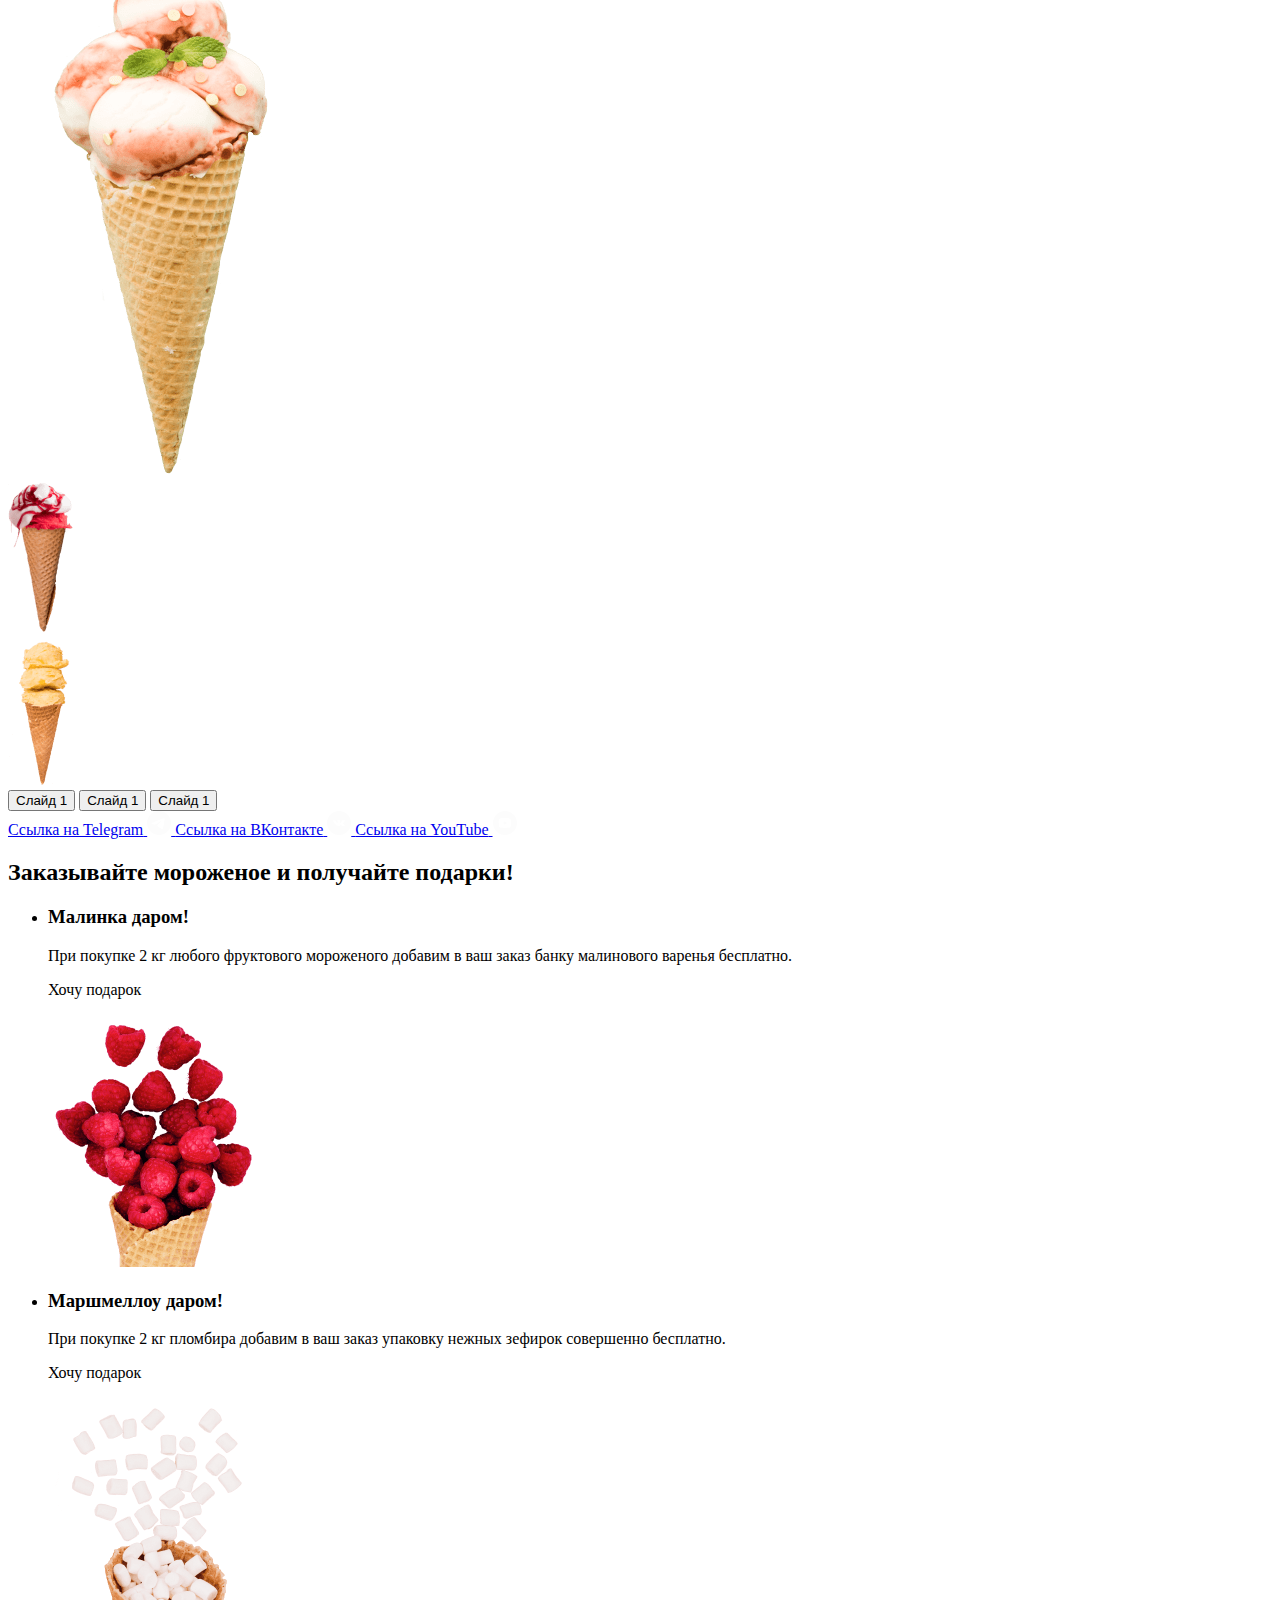
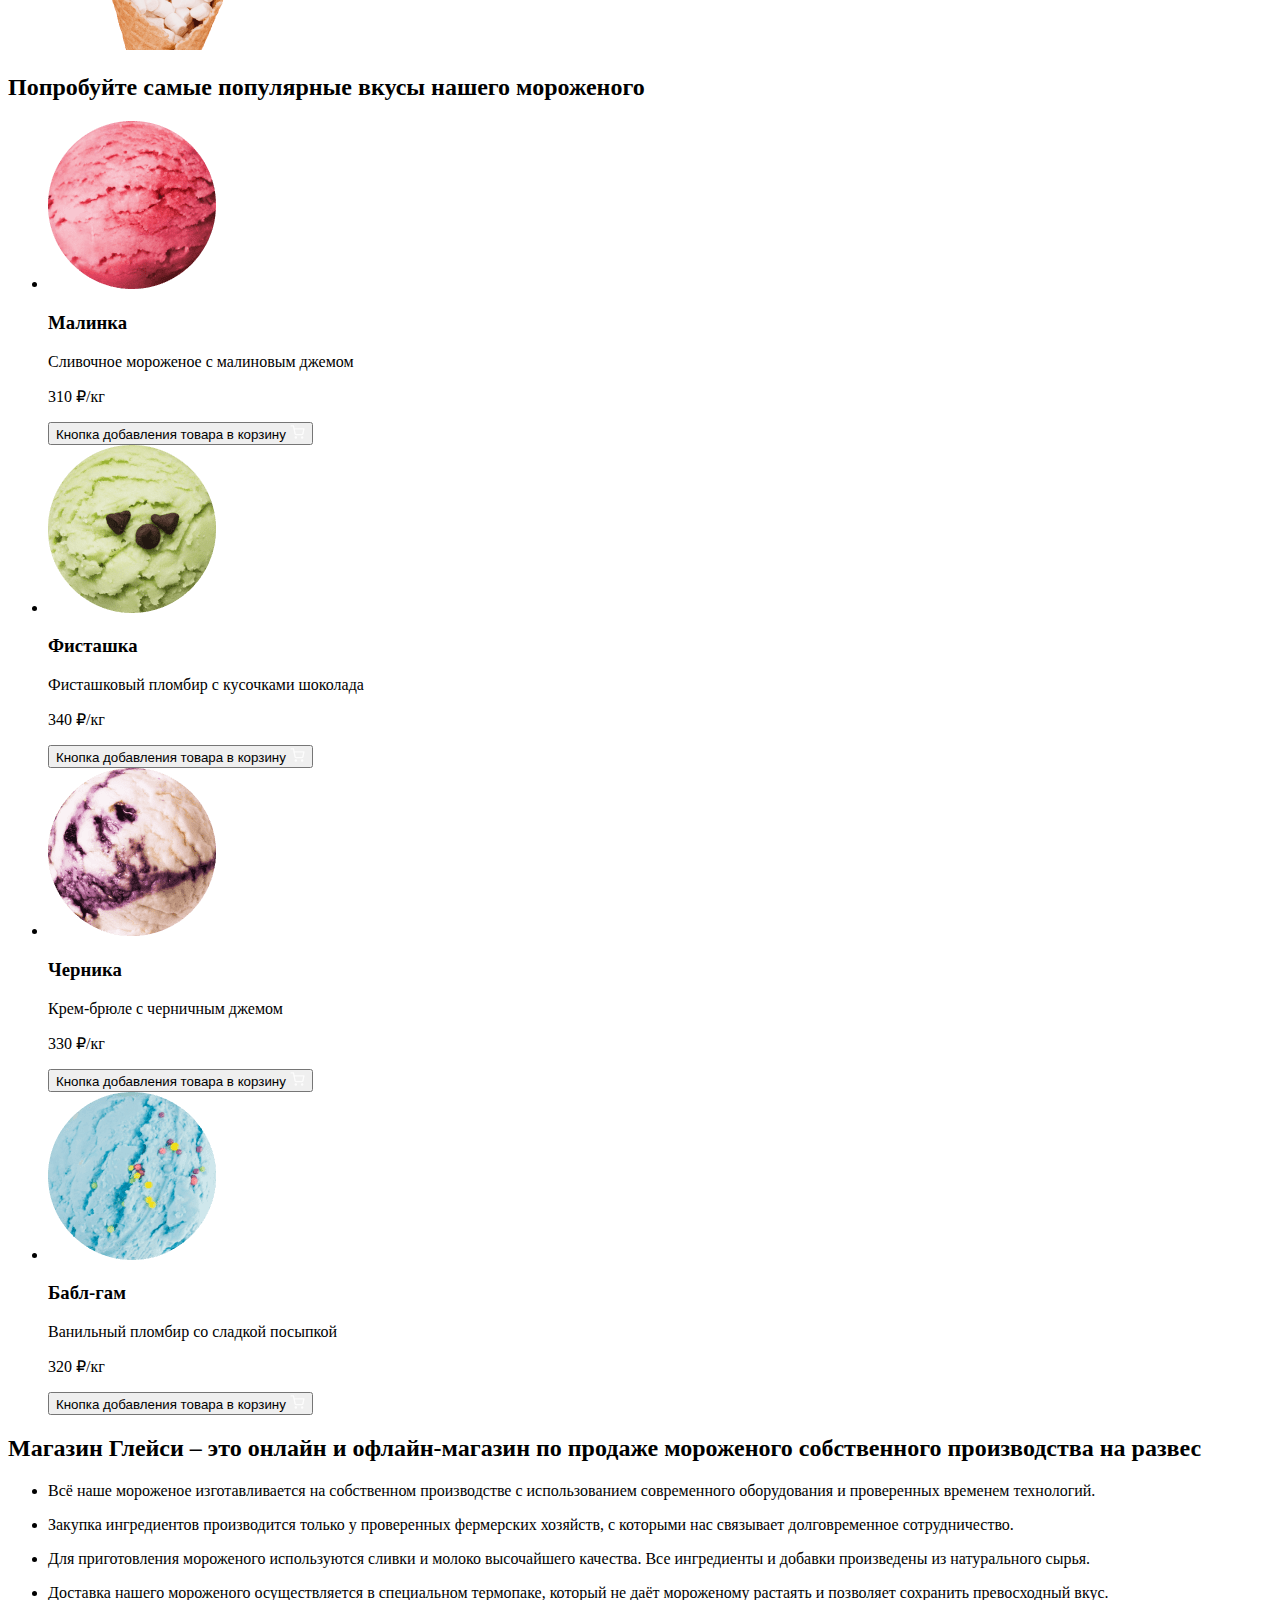
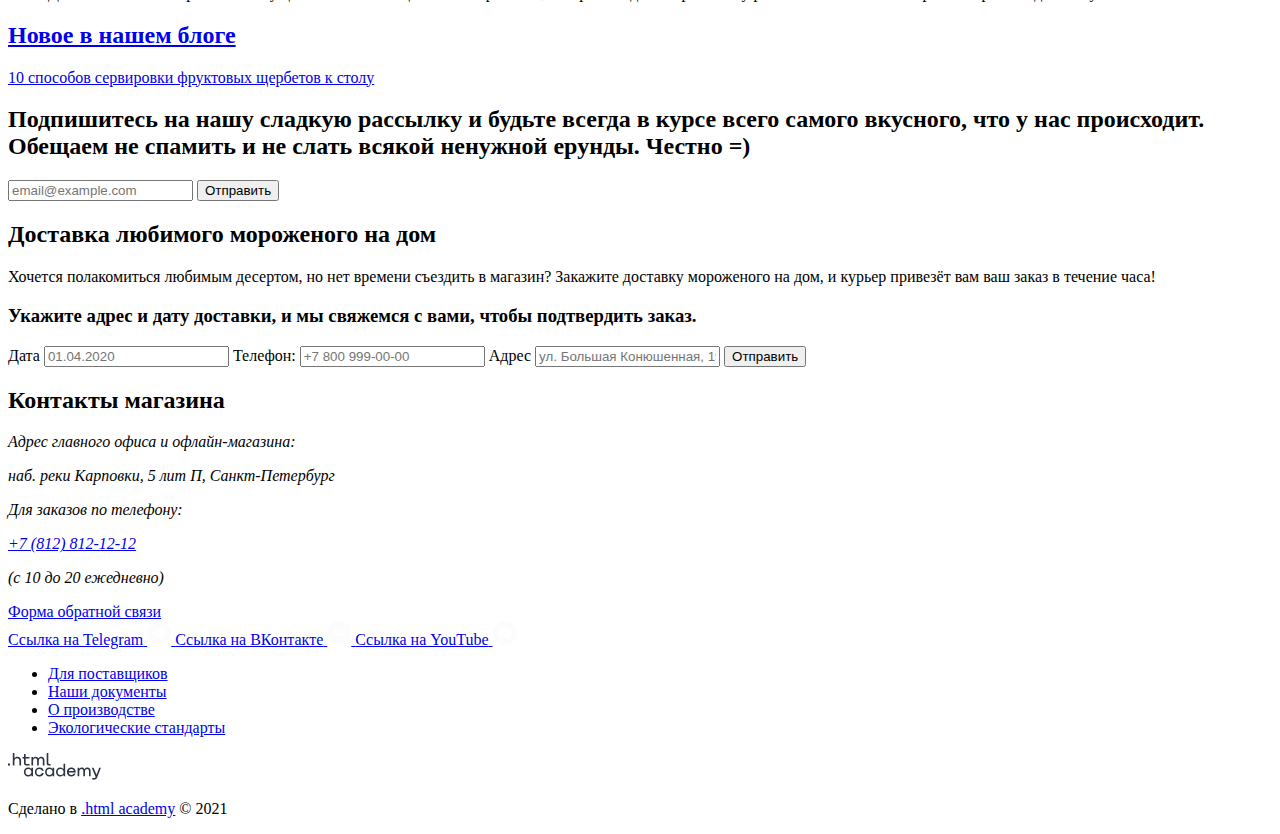
==== commit de30870a: "Добавлены исправления" ====
--- a/index.html
+++ b/index.html
@@ -14,35 +14,31 @@
         <img class="gllacy-logo" src="./images/logos/gllacy-logo.svg" alt="Логотип Глейси" width="137" height="56">
       </a>
       <nav class="header-navigation">
-        <div class="catalog-container">
-          <a class="catalog-link" href="#">
-            Каталог
-            <svg class="catalog-icon" xmlns="http://www.w3.org/2000/svg" width="12" height="7" fill="none">
-              <path fill="#2D3440" fill-rule="evenodd"
-                d="M1.80812 1.05317c-.26035-.26035-.68246-.26035-.94281 0-.26035.26035-.26035.68246 0 .94281l4.66034 4.66035a.74088.74088 0 0 0 .00624.00632c.1307.13069.30215.19578.47345.19526.16996-.0005.33977-.06558.46944-.19526a.61255.61255 0 0 0 .00621-.00629l4.66041-4.66038c.2603-.26035.2603-.68246 0-.94281-.2604-.26035-.6825-.26035-.9428 0L6.00334 5.24839 1.80812 1.05317Z"
-                clip-rule="evenodd" />
-            </svg>
-          </a>
-          <div class="catalog-popover catalog-popover-disabled">
-            <ul class="catalog-popover-list">
-              <li class="catalog-popover-item">
-                <a class="catalog-popover-link" href="#">Новинки</a>
-              </li>
-              <li class="catalog-popover-item">
-                <a class="catalog-popover-link" href="/catalog.html">Сливочное</a>
-              </li>
-              <li class="catalog-popover-item">
-                <a class="catalog-popover-link" href="#">Щербеты</a>
-              </li>
-              <li class="catalog-popover-item">
-                <a class="catalog-popover-link" href="#">Фруктовый лед</a>
-              </li>
-              <li class="catalog-popover-item">
-                <a class="catalog-popover-link" href="#">Мелорин</a>
-              </li>
-            </ul>
-          </div>
-        </div>
+        <a class="catalog-link" href="#">
+          Каталог
+          <svg class="catalog-icon" xmlns="http://www.w3.org/2000/svg" width="12" height="7" fill="none">
+            <path fill="#2D3440" fill-rule="evenodd"
+              d="M1.80812 1.05317c-.26035-.26035-.68246-.26035-.94281 0-.26035.26035-.26035.68246 0 .94281l4.66034 4.66035a.74088.74088 0 0 0 .00624.00632c.1307.13069.30215.19578.47345.19526.16996-.0005.33977-.06558.46944-.19526a.61255.61255 0 0 0 .00621-.00629l4.66041-4.66038c.2603-.26035.2603-.68246 0-.94281-.2604-.26035-.6825-.26035-.9428 0L6.00334 5.24839 1.80812 1.05317Z"
+              clip-rule="evenodd" />
+          </svg>
+        </a>
+        <ul class="catalog-popover catalog-popover-disabled">
+          <li class="catalog-popover-item">
+            <a class="catalog-popover-link" href="#">Новинки</a>
+          </li>
+          <li class="catalog-popover-item">
+            <a class="catalog-popover-link" href="/catalog.html">Сливочное</a>
+          </li>
+          <li class="catalog-popover-item">
+            <a class="catalog-popover-link" href="#">Щербеты</a>
+          </li>
+          <li class="catalog-popover-item">
+            <a class="catalog-popover-link" href="#">Фруктовый лед</a>
+          </li>
+          <li class="catalog-popover-item">
+            <a class="catalog-popover-link" href="#">Мелорин</a>
+          </li>
+        </ul>
         <a class="delivery-payment-link" href="#">Доставка и оплата</a>
         <a class="about-company-link" href="#">О компании</a>
       </nav>
@@ -58,14 +54,13 @@
           </svg>
           <span class="visually-hidden">Кнопка поиска по сайту</span>
         </button>
-        <div class="header-search-form-container header-search-form-container-disabled">
-          <form class="header-search-form" action="https://echo.htmlacademy.ru/" method="post">
-            <label class="header-search-form-label">
-              <input class="header-search-form-input" type="text" name="site-search" placeholder="Поиск по сайту"
-                required>
-            </label>
-          </form>
-        </div>
+        <form class="header-search-form header-search-form-disabled" action="https://echo.htmlacademy.ru/"
+          method="post">
+          <label class="header-search-form-label">
+            <input class="header-search-form-input" type="text" name="site-search" placeholder="Поиск по сайту"
+              required>
+          </label>
+        </form>
       </div>
       <div class="header-user-account-container">
         <button class="user-account-entry-button" type="button">
@@ -106,8 +101,8 @@
         </button>
         <div class="header-basket-popover header-basket-popover-disabled">
           <h2 class="header-basket-popover-title">Корзина</h2>
-          <div class="header-basket-popover-content">
-            <div class="header-basket-popover-element">
+          <ul class="header-basket-popover-list">
+            <li class="header-basket-popover-item">
               <img class="element-product-image" src="./images/content/basket/ice-cream-red.png"
                 alt="Изображение мороженого Малинка" width="46" height="46">
               <h3 class="element-product-name">Малинка</h3>
@@ -116,8 +111,8 @@
               <button class="element-remove-button" type="button">
                 <span class="visually-hidden">Убрать позицию товара в корзине</span>
               </button>
-            </div>
-            <div class="header-basket-popover-element">
+            </li>
+            <li class="header-basket-popover-item">
               <img class="element-product-image" src="./images/content/basket/ice-cream-blue.png"
                 alt="Изображение мороженого Бабл-гам" width="46" height="46">
               <h3 class="element-product-name">Бабл-гам</h3>
@@ -126,8 +121,8 @@
               <button class="element-remove-button" type="button">
                 <span class="visually-hidden">Убрать позицию товара в корзине</span>
               </button>
-            </div>
-          </div>
+            </li>
+          </ul>
           <div class="header-basket-popover-container">
             <button class="header-basket-popover-button">Оформить заказ</button>
             <p class="header-basket-popover-total">Итого: 790 ₽</p>
@@ -140,7 +135,7 @@
     </header>
     <main class="page-main">
       <section class="promo">
-        <h2 class="visually-hidden">Слайдер</h2>
+        <h2 class="visually-hidden">Раздел со слайдером</h2>
         <div class="slider-switchers">
           <button class="slider-switch-left" type="button">
             <span class="visually-hidden">Кнопка переключения слайда влево</span>
@@ -294,13 +289,14 @@
             <h3 class="taste-title">Малинка</h3>
             <p class="taste-description">Сливочное мороженое с малиновым джемом</p>
             <p class="taste-price">310 ₽/кг</p>
-            <span class="taste-basket">
+            <button class="taste-basket-button" type="button">
+              <span class="visually-hidden">Кнопка добавления товара в корзину</span>
               <svg class="taste-basket-image" xmlns="http://www.w3.org/2000/svg" width="15" height="14" fill="none">
                 <path fill="#FCFCFC" fill-rule="evenodd"
                   d="M1.167.25a.667.667 0 1 0 0 1.333h1.77l.468 2.336a.664.664 0 0 0 .011.053l.967 4.833a1.826 1.826 0 0 0 1.819 1.47h5.62a1.826 1.826 0 0 0 1.819-1.47l.001-.005.927-4.861a.667.667 0 0 0-.655-.792H4.611L4.138.786A.667.667 0 0 0 3.484.25H1.167ZM5.69 8.544 4.878 4.48h8.23l-.775 4.067a.492.492 0 0 1-.492.395H6.183a.492.492 0 0 1-.492-.397Zm-1.134 3.961a1.246 1.246 0 1 1 2.492 0 1.246 1.246 0 0 1-2.492 0Zm6.374 0a1.246 1.246 0 1 1 2.491 0 1.246 1.246 0 0 1-2.491 0Z"
                   clip-rule="evenodd" />
               </svg>
-            </span>
+            </button>
           </li>
           <li class="taste-card">
             <img class="taste-image" src="./images/content/tastes/sundaes/pistachio-sundae.png"
@@ -308,13 +304,14 @@
             <h3 class="taste-title">Фисташка</h3>
             <p class="taste-description">Фисташковый пломбир с кусочками шоколада</p>
             <p class="taste-price">340 ₽/кг</p>
-            <span class="taste-basket">
+            <button class="taste-basket-button" type="button">
+              <span class="visually-hidden">Кнопка добавления товара в корзину</span>
               <svg class="taste-basket-image" xmlns="http://www.w3.org/2000/svg" width="15" height="14" fill="none">
                 <path fill="#FCFCFC" fill-rule="evenodd"
                   d="M1.167.25a.667.667 0 1 0 0 1.333h1.77l.468 2.336a.664.664 0 0 0 .011.053l.967 4.833a1.826 1.826 0 0 0 1.819 1.47h5.62a1.826 1.826 0 0 0 1.819-1.47l.001-.005.927-4.861a.667.667 0 0 0-.655-.792H4.611L4.138.786A.667.667 0 0 0 3.484.25H1.167ZM5.69 8.544 4.878 4.48h8.23l-.775 4.067a.492.492 0 0 1-.492.395H6.183a.492.492 0 0 1-.492-.397Zm-1.134 3.961a1.246 1.246 0 1 1 2.492 0 1.246 1.246 0 0 1-2.492 0Zm6.374 0a1.246 1.246 0 1 1 2.491 0 1.246 1.246 0 0 1-2.491 0Z"
                   clip-rule="evenodd" />
               </svg>
-            </span>
+            </button>
           </li>
           <li class="taste-card">
             <img class="taste-image" src="./images/content/tastes/sundaes/blueberry-sundae.png"
@@ -322,13 +319,14 @@
             <h3 class="taste-title">Черника</h3>
             <p class="taste-description">Крем-брюле с черничным джемом</p>
             <p class="taste-price">330 ₽/кг</p>
-            <span class="taste-basket">
+            <button class="taste-basket-button" type="button">
+              <span class="visually-hidden">Кнопка добавления товара в корзину</span>
               <svg class="taste-basket-image" xmlns="http://www.w3.org/2000/svg" width="15" height="14" fill="none">
                 <path fill="#FCFCFC" fill-rule="evenodd"
                   d="M1.167.25a.667.667 0 1 0 0 1.333h1.77l.468 2.336a.664.664 0 0 0 .011.053l.967 4.833a1.826 1.826 0 0 0 1.819 1.47h5.62a1.826 1.826 0 0 0 1.819-1.47l.001-.005.927-4.861a.667.667 0 0 0-.655-.792H4.611L4.138.786A.667.667 0 0 0 3.484.25H1.167ZM5.69 8.544 4.878 4.48h8.23l-.775 4.067a.492.492 0 0 1-.492.395H6.183a.492.492 0 0 1-.492-.397Zm-1.134 3.961a1.246 1.246 0 1 1 2.492 0 1.246 1.246 0 0 1-2.492 0Zm6.374 0a1.246 1.246 0 1 1 2.491 0 1.246 1.246 0 0 1-2.491 0Z"
                   clip-rule="evenodd" />
               </svg>
-            </span>
+            </button>
           </li>
           <li class="taste-card">
             <img class="taste-image" src="./images/content/tastes/sundaes/bubble-gum-sundae.png"
@@ -336,13 +334,14 @@
             <h3 class="taste-title">Бабл-гам</h3>
             <p class="taste-description">Ванильный пломбир со сладкой посыпкой</p>
             <p class="taste-price">320 ₽/кг</p>
-            <span class="taste-basket">
+            <button class="taste-basket-button" type="button">
+              <span class="visually-hidden">Кнопка добавления товара в корзину</span>
               <svg class="taste-basket-image" xmlns="http://www.w3.org/2000/svg" width="15" height="14" fill="none">
                 <path fill="#FCFCFC" fill-rule="evenodd"
                   d="M1.167.25a.667.667 0 1 0 0 1.333h1.77l.468 2.336a.664.664 0 0 0 .011.053l.967 4.833a1.826 1.826 0 0 0 1.819 1.47h5.62a1.826 1.826 0 0 0 1.819-1.47l.001-.005.927-4.861a.667.667 0 0 0-.655-.792H4.611L4.138.786A.667.667 0 0 0 3.484.25H1.167ZM5.69 8.544 4.878 4.48h8.23l-.775 4.067a.492.492 0 0 1-.492.395H6.183a.492.492 0 0 1-.492-.397Zm-1.134 3.961a1.246 1.246 0 1 1 2.492 0 1.246 1.246 0 0 1-2.492 0Zm6.374 0a1.246 1.246 0 1 1 2.491 0 1.246 1.246 0 0 1-2.491 0Z"
                   clip-rule="evenodd" />
               </svg>
-            </span>
+            </button>
           </li>
         </ul>
       </section>
@@ -352,34 +351,18 @@
             производства на развес</h2>
           <ul class="advantages-list">
             <li class="advantage-item">
-              <span class="advantage-element">
-                <img class="advantage-icon" src="./images/content/advantages/ice-cream-icon.svg" alt="Иконка мороженого"
-                  width="16" height="32">
-              </span>
               <p class="advantage-description">Всё наше мороженое изготавливается на собственном производстве с
                 использованием современного оборудования и проверенных временем технологий.</p>
             </li>
             <li class="advantage-item">
-              <span class="advantage-element">
-                <img class="advantage-icon" src="./images/content/advantages/cow-icon.svg" alt="Иконка коровы"
-                  width="32" height="32">
-              </span>
               <p class="advantage-description">Закупка ингредиентов производится только у проверенных фермерских
                 хозяйств, с которыми нас связывает долговременное сотрудничество.</p>
             </li>
             <li class="advantage-item">
-              <span class="advantage-element">
-                <img class="advantage-icon" src="./images/content/advantages/leaf-icon.svg" alt="Иконка листика"
-                  width="19" height="32">
-              </span>
               <p class="advantage-description">Для приготовления мороженого используются сливки и молоко высочайшего
                 качества. Все ингредиенты и добавки произведены из натурального сырья.</p>
             </li>
             <li class="advantage-item">
-              <span class="advantage-element">
-                <img class="advantage-icon" src="./images/content/advantages/thermometer-icon.svg"
-                  alt="Иконка градусника" width="19" height="32">
-              </span>
               <p class="advantage-description">Доставка нашего мороженого осуществляется в специальном термопаке,
                 который не даёт мороженому растаять и позволяет сохранить превосходный вкус.</p>
             </li>
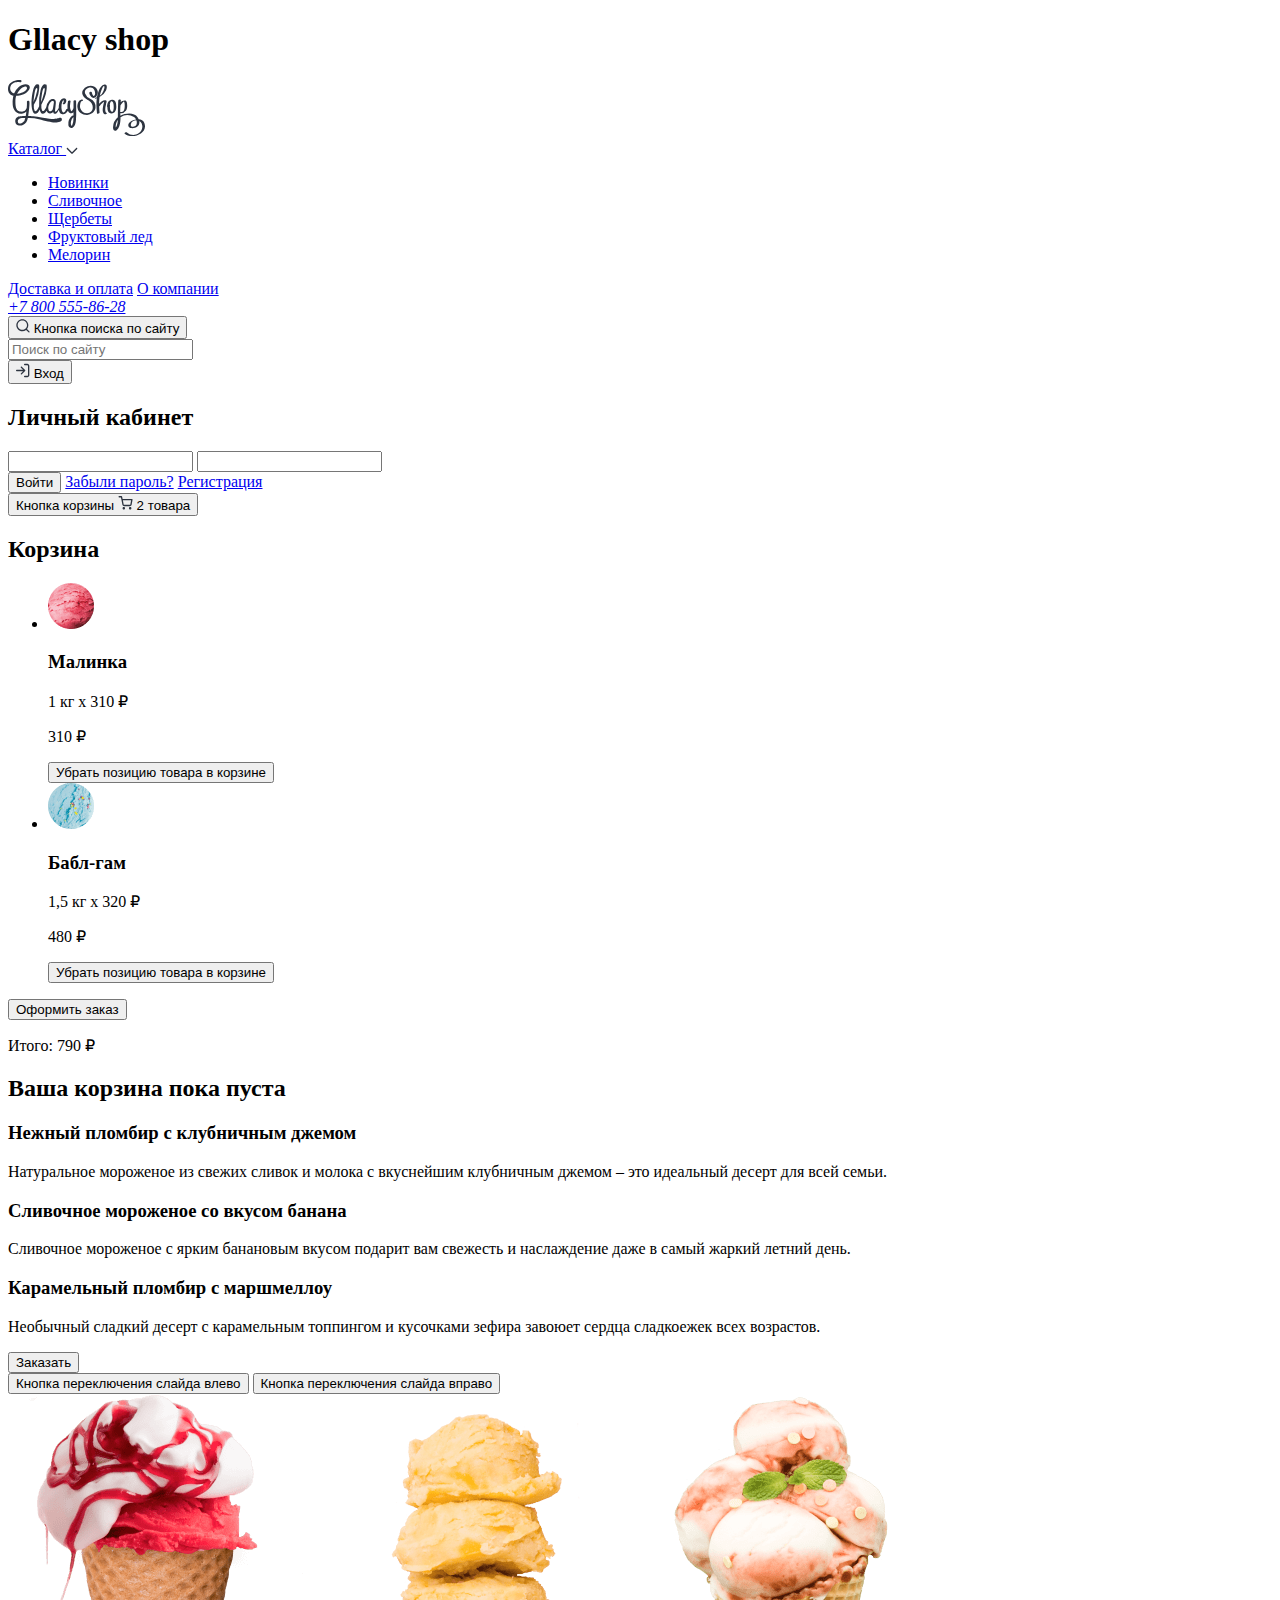
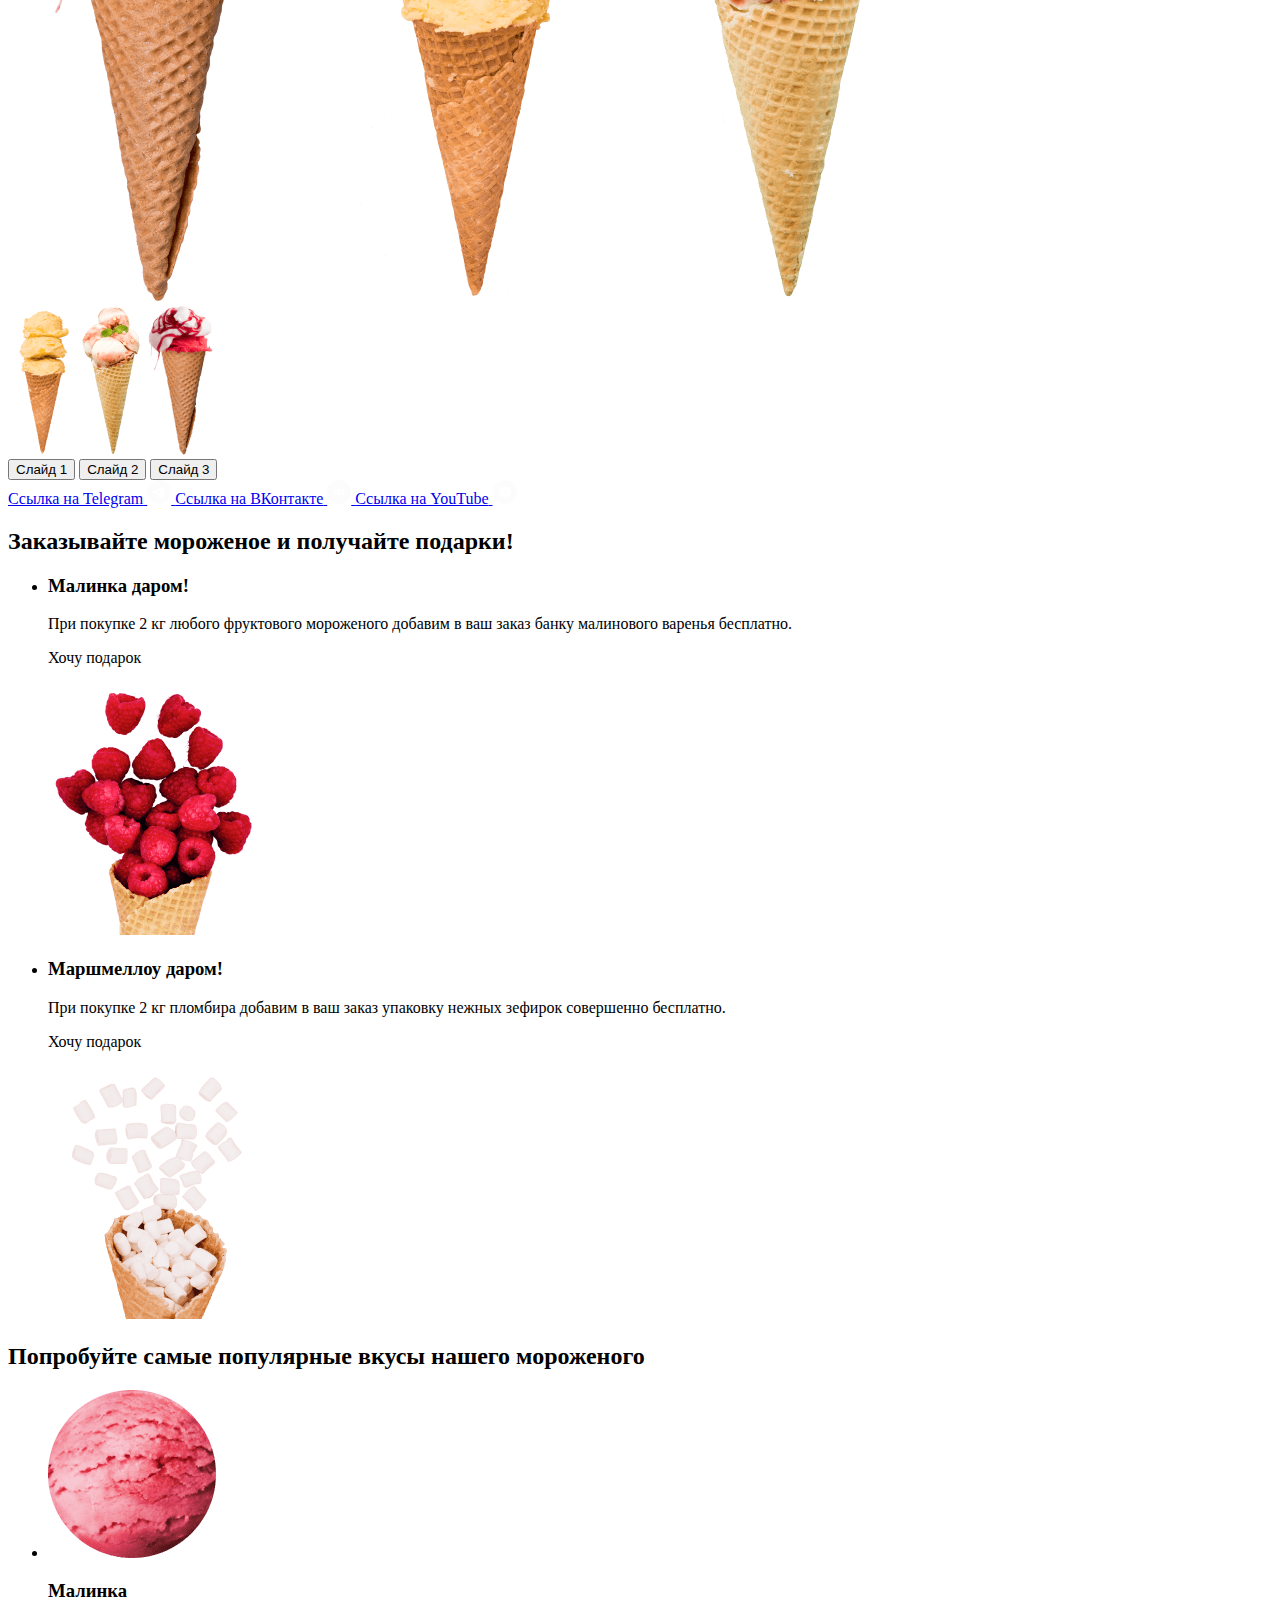
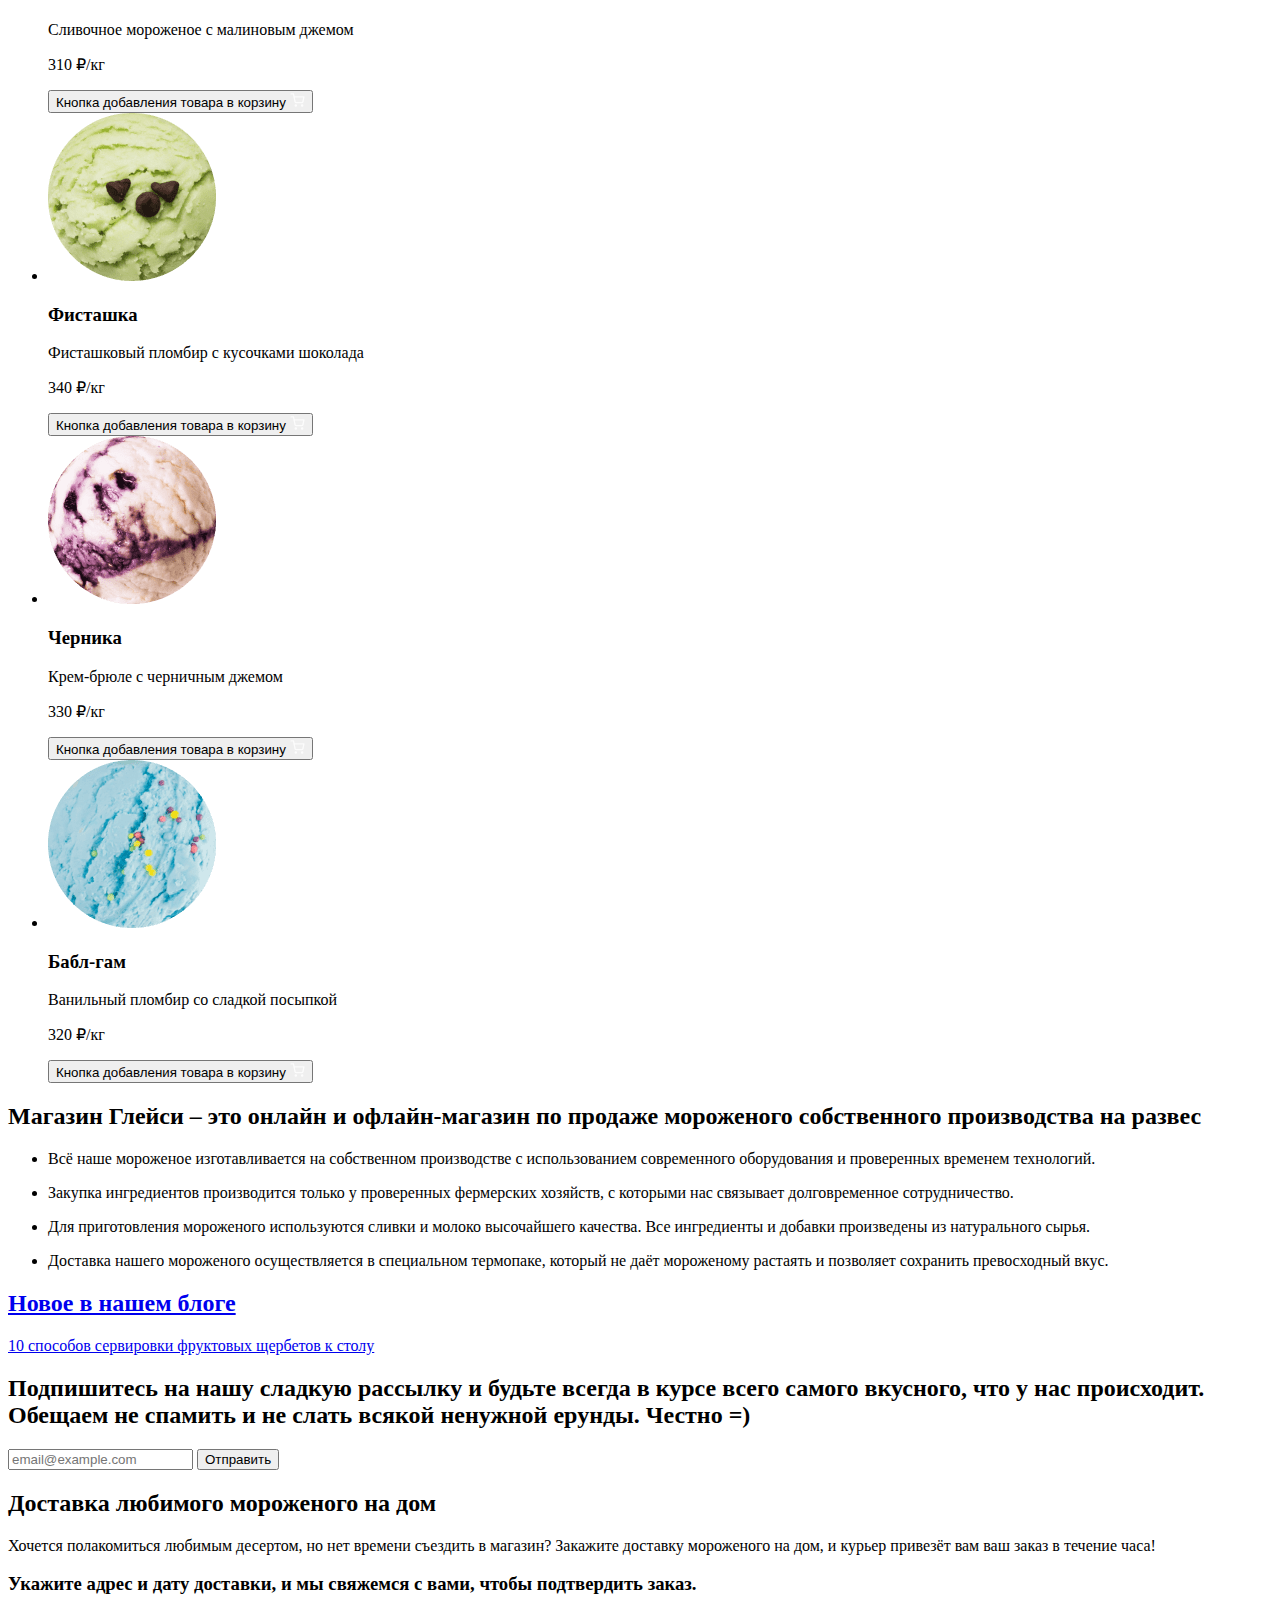
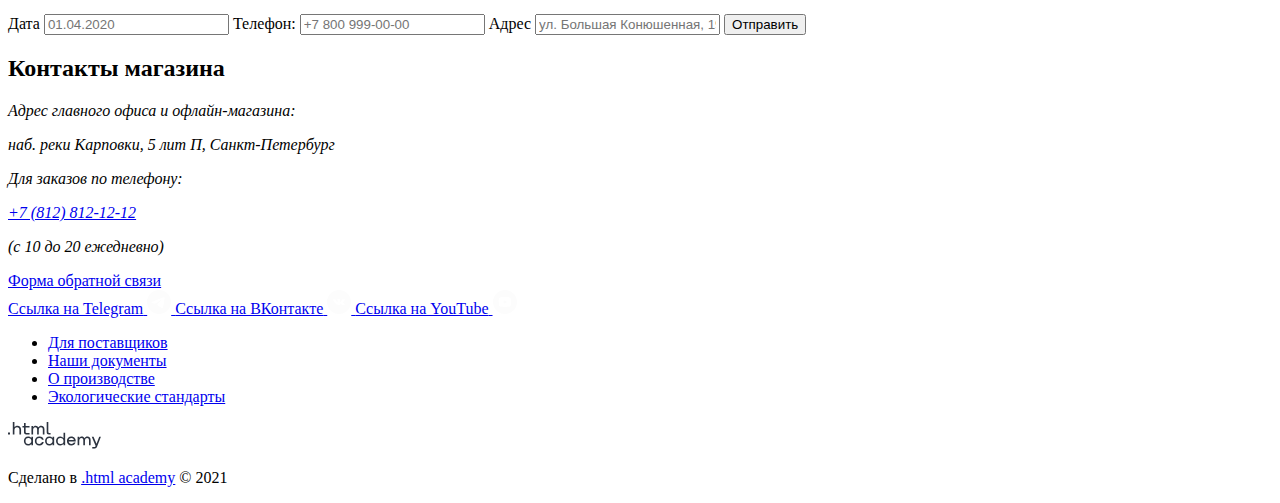
==== commit d7a38866: "Добавлены исправления №2" ====
--- a/index.html
+++ b/index.html
@@ -135,86 +135,55 @@
     </header>
     <main class="page-main">
       <section class="promo">
-        <h2 class="visually-hidden">Раздел со слайдером</h2>
-        <div class="slider-switchers">
-          <button class="slider-switch-left" type="button">
-            <span class="visually-hidden">Кнопка переключения слайда влево</span>
-          </button>
-          <button class="slider-switch-right" type="button">
-            <span class="visually-hidden">Кнопка переключения слайда вправо</span>
-          </button>
-        </div>
         <div class="slider-content">
-          <div class="slide current">
-            <div class="slide-left-container">
+          <div class="slide-left-container">
+            <div class="slide-text-strawberry slide-text-current">
               <h3 class="slide-title">Нежный пломбир с клубничным джемом</h3>
               <p class="slide-description">Натуральное мороженое из свежих сливок
                 и молока с вкуснейшим клубничным джемом – это идеальный десерт для всей семьи.</p>
-              <button class="slide-button" type="button">Заказать</button>
-            </div>
-            <div class="slide-right-container">
-              <div class="slide-main-image-container">
-                <img class="slide-image" src="./images/content/slider/ice-cream/big-ice-cream/ice-cream-jam.png"
-                  alt="Изображение пломбира с клубничным джемом" width="306" height="507">
-              </div>
-              <div class="slide-secondary-image-container">
-                <img class="slide-secondary-image"
-                  src="./images/content/slider/ice-cream/small-ice-cream/small-ice-cream-banana.png"
-                  alt="Изображение мороженого со вкусом банана" width="66" height="150">
-              </div>
-              <div class="slide-secondary-image-container">
-                <img class="slide-secondary-image"
-                  src="./images/content/slider/ice-cream/small-ice-cream/small-ice-cream-marshmellow.png"
-                  alt="Изображение карамельного пломбира с маршмеллоу" width="66" height="150">
-              </div>
-            </div>
-          </div>
-          <div class="slide">
-            <div class="slide-left-container">
+            </div>
+            <div class="slide-text-banana">
               <h3 class="slide-title">Сливочное мороженое со вкусом банана</h3>
               <p class="slide-description">Сливочное мороженое с ярким банановым вкусом подарит вам свежесть и
                 наслаждение даже в самый жаркий летний день.</p>
-              <button class="slide-button" type="button">Заказать</button>
-            </div>
-            <div class="slide-right-container">
-              <div class="slide-main-image-container">
-                <img class="slide-image" src="./images/content/slider/ice-cream/big-ice-cream/ice-cream-banana.png"
-                  alt="Изображение пломбира с клубничным джемом" width="306" height="507">
-              </div>
-              <div class="slide-secondary-image-container">
-                <img class="slide-secondary-image"
-                  src="./images/content/slider/ice-cream/small-ice-cream/small-ice-cream-marshmellow.png"
-                  alt="Изображение мороженого со вкусом банана" width="66" height="150">
-              </div>
-              <div class="slide-secondary-image-container">
-                <img class="slide-secondary-image"
-                  src="./images/content/slider/ice-cream/small-ice-cream/small-ice-cream-jam.png"
-                  alt="Изображение карамельного пломбира с маршмеллоу" width="66" height="150">
-              </div>
-            </div>
-          </div>
-          <div class="slide">
-            <div class="slide-left-container">
+            </div>
+            <div class="slide-text-marshmallow">
               <h3 class="slide-title">Карамельный пломбир с маршмеллоу</h3>
               <p class="slide-description">Необычный сладкий десерт с карамельным топпингом и кусочками зефира завоюет
                 сердца сладкоежек всех возрастов.</p>
-              <button class="slide-button" type="button">Заказать</button>
-            </div>
-            <div class="slide-right-container">
-              <div class="slide-main-image-container">
-                <img class="slide-image" src="./images/content/slider/ice-cream/big-ice-cream/ice-cream-marshmellow.png"
-                  alt="Изображение пломбира с клубничным джемом" width="306" height="507">
+            </div>
+            <button class="slide-button" type="button">Заказать</button>
+          </div>
+          <div class="slide-right-container">
+            <div class="slide-main-image-container">
+              <div class="slider-switchers">
+                <button class="slider-switch-left" type="button">
+                  <span class="visually-hidden">Кнопка переключения слайда влево</span>
+                </button>
+                <button class="slider-switch-right" type="button">
+                  <span class="visually-hidden">Кнопка переключения слайда вправо</span>
+                </button>
               </div>
-              <div class="slide-secondary-image-container">
-                <img class="slide-secondary-image"
-                  src="./images/content/slider/ice-cream/small-ice-cream/small-ice-cream-jam.png"
-                  alt="Изображение мороженого со вкусом банана" width="66" height="150">
-              </div>
-              <div class="slide-secondary-image-container">
-                <img class="slide-secondary-image"
-                  src="./images/content/slider/ice-cream/small-ice-cream/small-ice-cream-banana.png"
-                  alt="Изображение карамельного пломбира с маршмеллоу" width="66" height="150">
-              </div>
+              <img class="slide-main-image-jam slide-main-image-current"
+                src="./images/content/slider/ice-cream/big-ice-cream/ice-cream-jam.png"
+                alt="Изображение пломбира с клубничным джемом" width="306" height="507">
+              <img class="slide-main-image-banana"
+                src="./images/content/slider/ice-cream/big-ice-cream/ice-cream-banana.png"
+                alt="Изображение пломбира с бананом" width="306" height="507">
+              <img class="slide-main-image-marshmallow"
+                src="./images/content/slider/ice-cream/big-ice-cream/ice-cream-marshmallow.png"
+                alt="Изображение пломбира с маршмеллоу" width="306" height="507">
+            </div>
+            <div class="slide-secondary-image-container">
+              <img class="slide-secondary-image-banana slide-secondary-image-current"
+                src="./images/content/slider/ice-cream/small-ice-cream/small-ice-cream-banana.png"
+                alt="Изображение мороженого со вкусом банана" width="66" height="150">
+              <img class="slide-secondary-image-marshmallow slide-secondary-image-current"
+                src="./images/content/slider/ice-cream/small-ice-cream/small-ice-cream-marshmallow.png"
+                alt="Изображение карамельного пломбира с маршмеллоу" width="66" height="150">
+              <img class="slide-secondary-image-jam"
+                src="./images/content/slider/ice-cream/small-ice-cream/small-ice-cream-jam.png"
+                alt="Изображение пломбира с клубничным джемом" width="66" height="150">
             </div>
           </div>
         </div>
@@ -223,10 +192,10 @@
             <span class="visually-hidden">Слайд 1</span>
           </button>
           <button class="slider-bullet" type="button">
-            <span class="visually-hidden">Слайд 1</span>
+            <span class="visually-hidden">Слайд 2</span>
           </button>
           <button class="slider-bullet" type="button">
-            <span class="visually-hidden">Слайд 1</span>
+            <span class="visually-hidden">Слайд 3</span>
           </button>
         </div>
         <div class="slider-social-container">
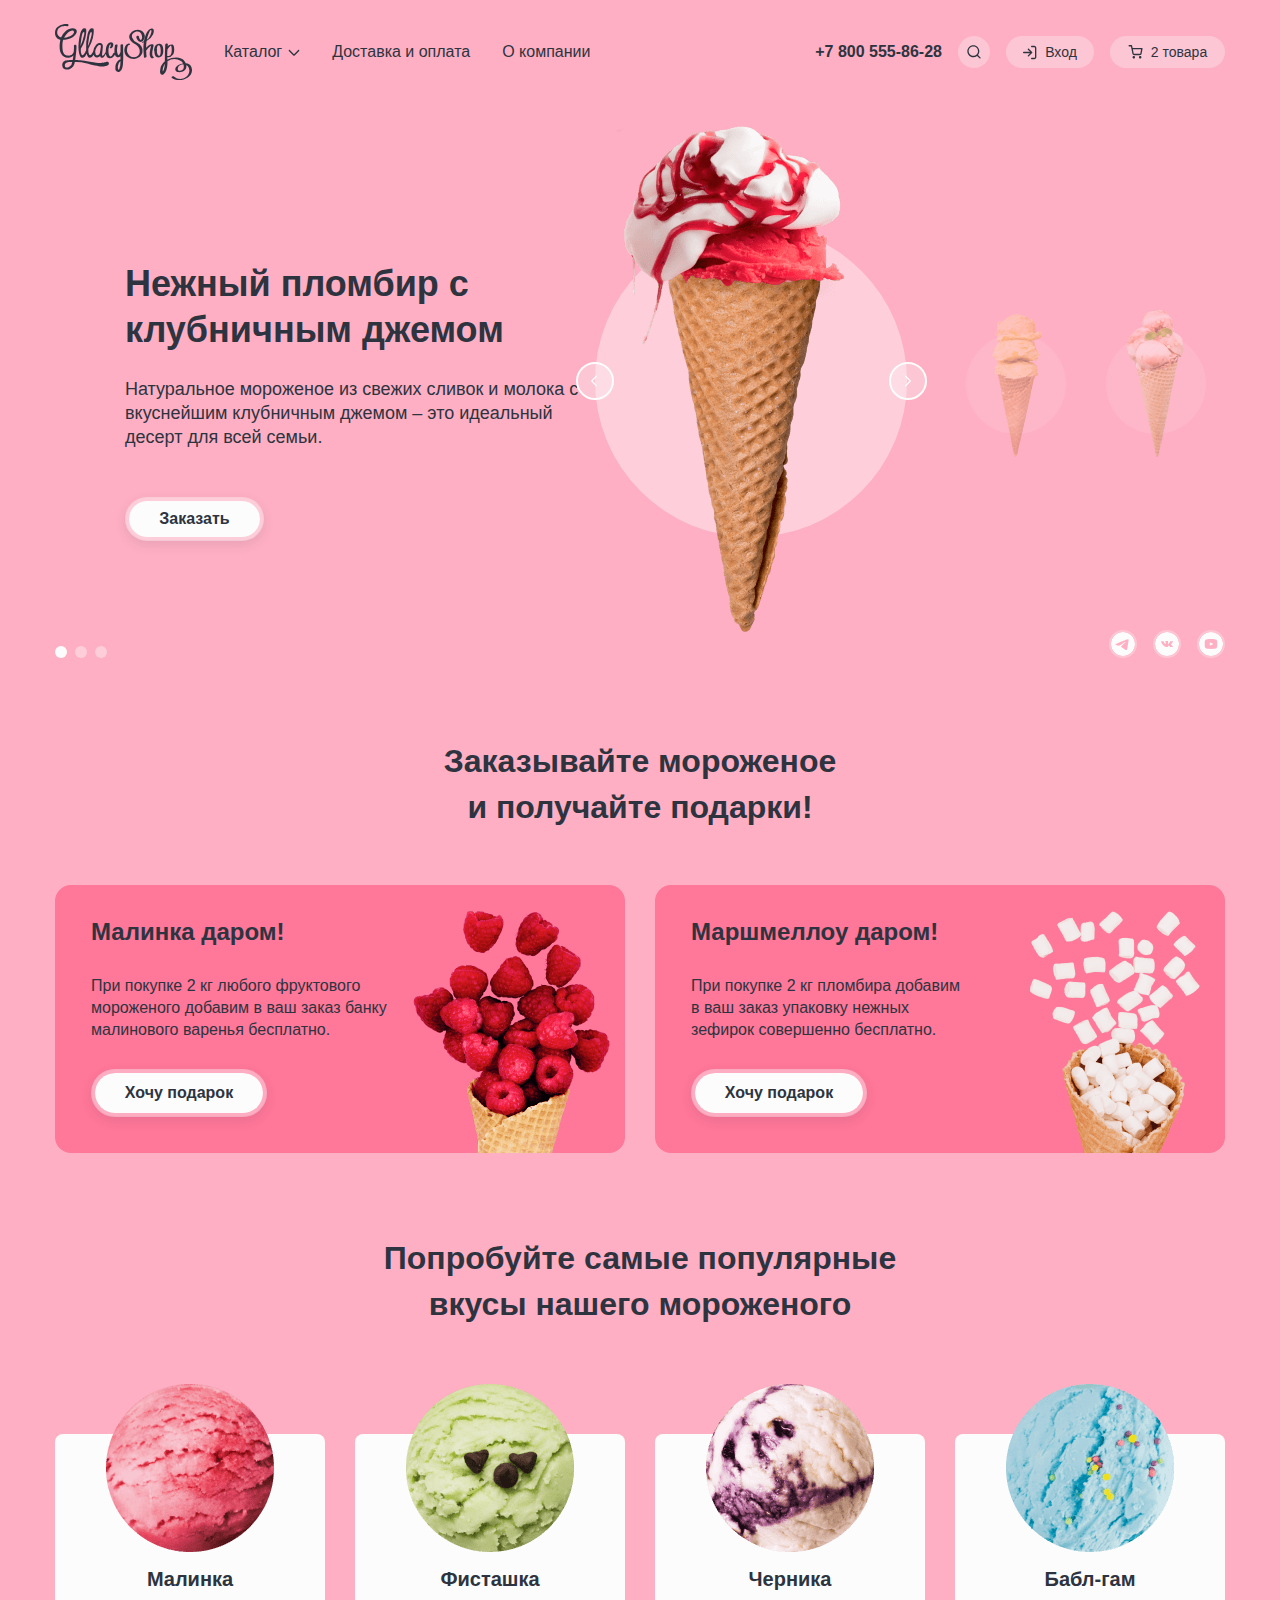
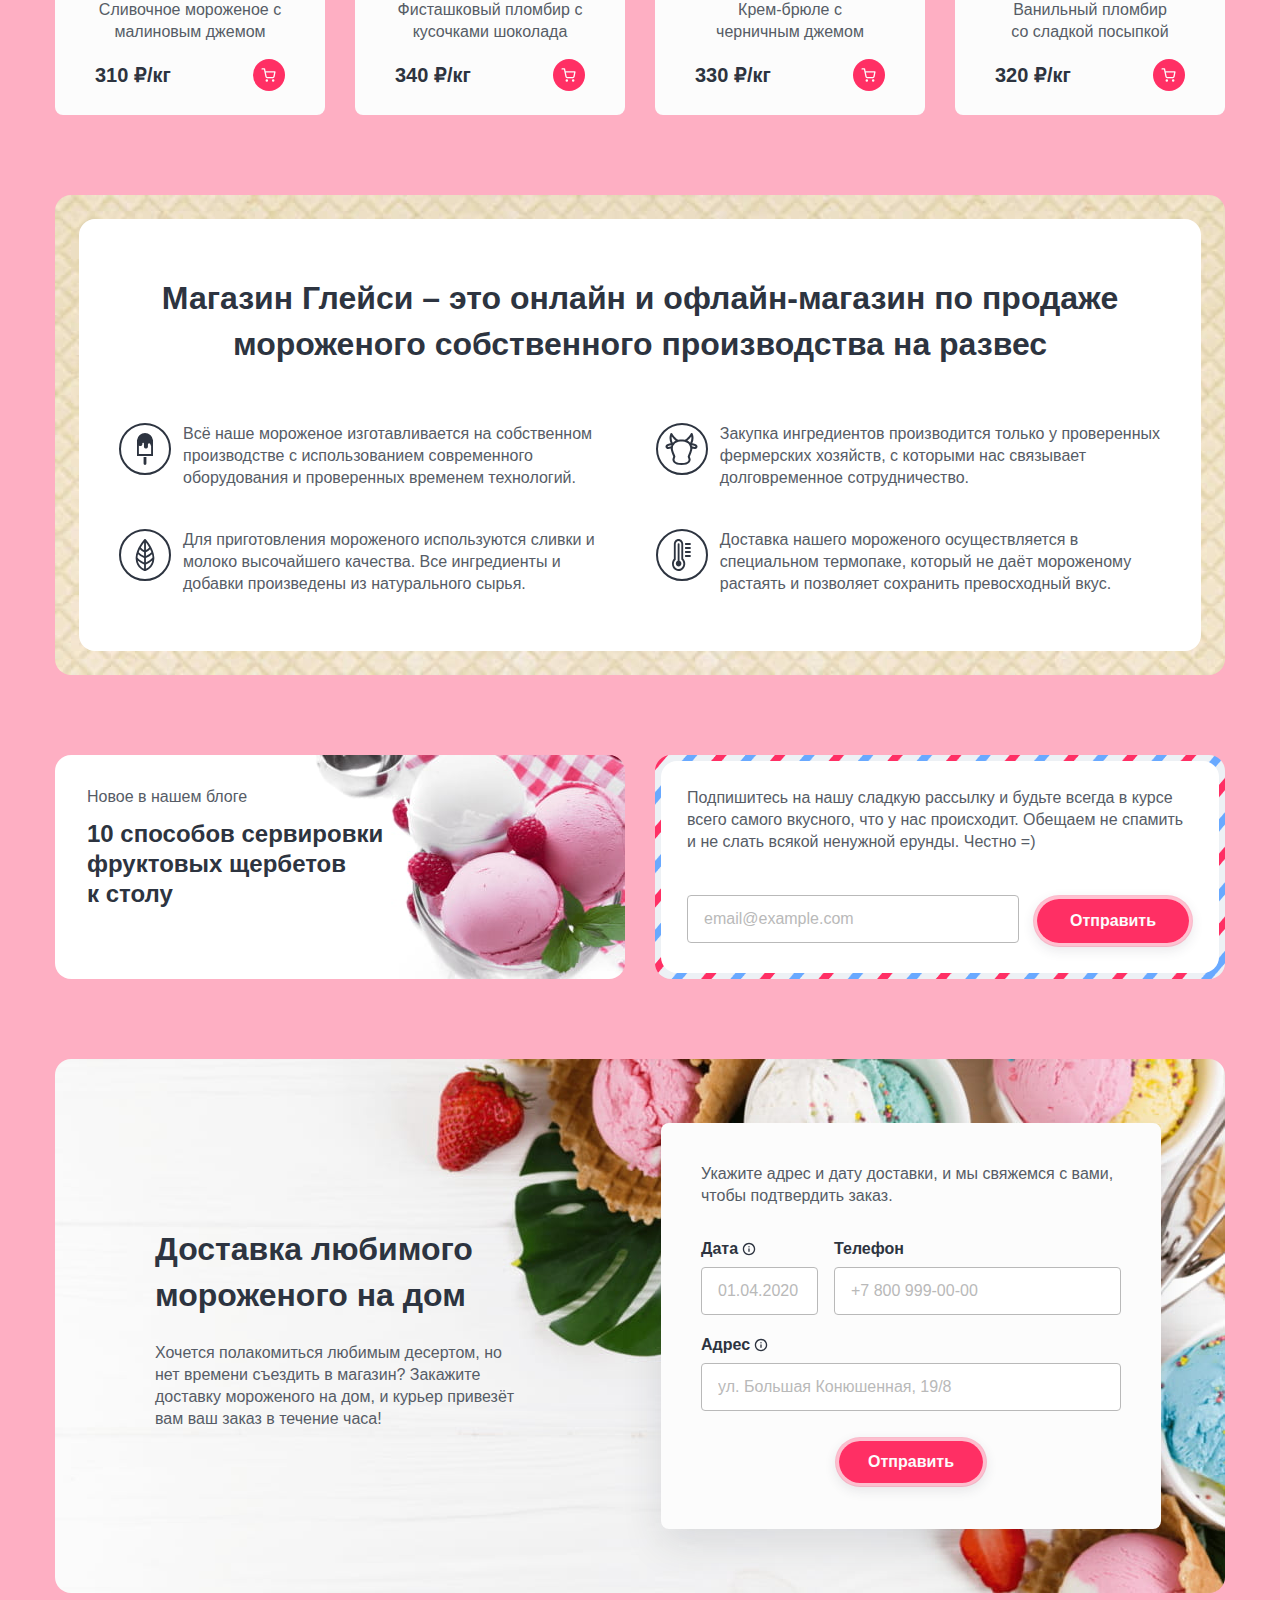
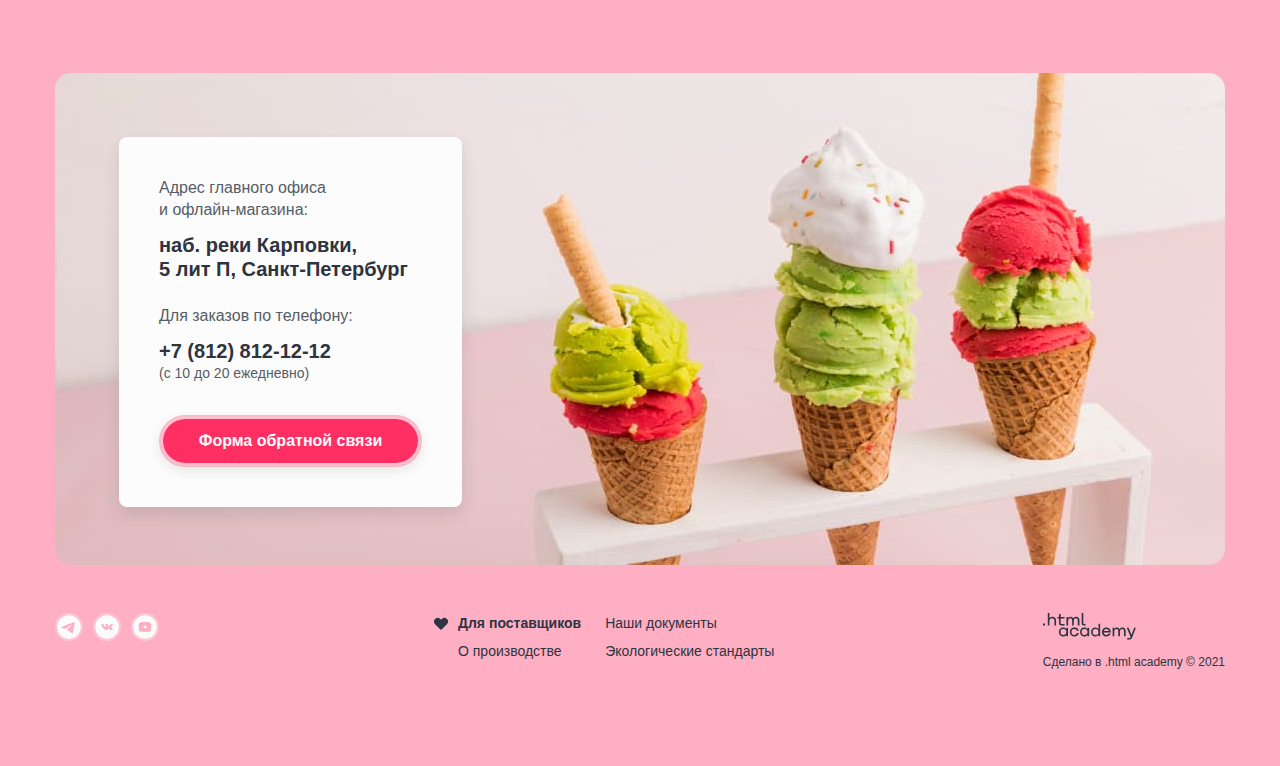
==== commit b0e69a24: "Merge pull request #2 from RisenPhoenixSpB/master" ====
--- a/index.html
+++ b/index.html
@@ -4,10 +4,11 @@
   <head>
     <meta charset="utf-8">
     <link rel="icon" type="image/png" sizes="32x32" href="./favicon-32x32.png">
+    <link rel="stylesheet" href="styles/styles.css">
     <title>HTML Academy: Глейси</title>
   </head>
 
-  <body>
+  <body class="background-pink">
     <header class="page-header">
       <h1 class="visually-hidden">Gllacy shop</h1>
       <a class="logo-link" href="index.html">
@@ -16,14 +17,15 @@
       <nav class="header-navigation">
         <a class="catalog-link" href="#">
           Каталог
-          <svg class="catalog-icon" xmlns="http://www.w3.org/2000/svg" width="12" height="7" fill="none">
+          <svg class="catalog-icon" aria-hidden="true" focusable="false" xmlns="http://www.w3.org/2000/svg" width="12"
+            height="7" fill="none">
             <path fill="#2D3440" fill-rule="evenodd"
               d="M1.80812 1.05317c-.26035-.26035-.68246-.26035-.94281 0-.26035.26035-.26035.68246 0 .94281l4.66034 4.66035a.74088.74088 0 0 0 .00624.00632c.1307.13069.30215.19578.47345.19526.16996-.0005.33977-.06558.46944-.19526a.61255.61255 0 0 0 .00621-.00629l4.66041-4.66038c.2603-.26035.2603-.68246 0-.94281-.2604-.26035-.6825-.26035-.9428 0L6.00334 5.24839 1.80812 1.05317Z"
               clip-rule="evenodd" />
           </svg>
         </a>
         <ul class="catalog-popover catalog-popover-disabled">
-          <li class="catalog-popover-item">
+          <li class="catalog-popover-item catalog-popover-item-current">
             <a class="catalog-popover-link" href="#">Новинки</a>
           </li>
           <li class="catalog-popover-item">
@@ -47,7 +49,8 @@
       </address>
       <div class="header-search-container">
         <button class="button-search" type="button">
-          <svg class="button-search-icon" xmlns="http://www.w3.org/2000/svg" width="14" height="14" fill="none">
+          <svg class="button-search-icon" aria-hidden="true" focusable="false" xmlns="http://www.w3.org/2000/svg"
+            width="14" height="14" fill="none">
             <path fill="#2D3440" fill-rule="evenodd"
               d="M1.6634 6.1879c0-2.5774 2.0894-4.6667 4.6667-4.6667 2.5773 0 4.6666 2.0893 4.6666 4.6667 0 1.2572-.4972 2.3984-1.3056 3.2375a.6722.6722 0 0 0-.1235.1235c-.8391.8084-1.9803 1.3056-3.2375 1.3056-2.5774 0-4.6667-2.0893-4.6667-4.6666Zm8.4118 4.6879a5.9747 5.9747 0 0 1-3.7451 1.3121c-3.3137 0-6-2.6863-6-6s2.6863-6 6-6 6 2.6863 6 6A5.9747 5.9747 0 0 1 11.018 9.933l2.4501 2.4501a.6666.6666 0 0 1 0 .9428.6666.6666 0 0 1-.9428 0l-2.4501-2.4501Z"
               clip-rule="evenodd" />
@@ -60,11 +63,15 @@
             <input class="header-search-form-input" type="text" name="site-search" placeholder="Поиск по сайту"
               required>
           </label>
+          <button class="header-search-form-button header-search-form-button-disabled" type="button">
+            <span class="visually-hidden">Стереть введенный текст в форме</span>
+          </button>
         </form>
       </div>
       <div class="header-user-account-container">
         <button class="user-account-entry-button" type="button">
-          <svg class="account-entry-icon" xmlns="http://www.w3.org/2000/svg" width="14" height="15" fill="none">
+          <svg class="account-entry-icon" aria-hidden="true" focusable="false" xmlns="http://www.w3.org/2000/svg"
+            width="14" height="15" fill="none">
             <path fill="#2D3440" fill-rule="evenodd"
               d="M8 1.52458c0-.36819.29848-.66667.66667-.66667h2.66663a1.9997 1.9997 0 0 1 1.4142.58579 1.9999 1.9999 0 0 1 .5858 1.41421v9.33329c0 .5305-.2107 1.0392-.5858 1.4143-.375.375-.8837.5857-1.4142.5857H8.66667c-.36819 0-.66667-.2984-.66667-.6666 0-.3682.29848-.6667.66667-.6667h2.66663c.1768 0 .3464-.0702.4714-.1953A.66618.66618 0 0 0 12 12.1912V2.85791a.66637.66637 0 0 0-.1953-.4714.66662.66662 0 0 0-.4714-.19527H8.66667C8.29848 2.19124 8 1.89277 8 1.52458ZM4.86189 3.71984c.26035-.26035.68246-.26035.94281 0l3.3291 3.3291a.67314.67314 0 0 1 .04858.05313.6635.6635 0 0 1 .08045.12379c.04511.08986.0705.19132.0705.29872 0 .10862-.02598.21118-.07206.30179a.66356.66356 0 0 1-.07371.11432.67124.67124 0 0 1-.05402.05978L5.8047 11.3293c-.26035.2604-.68246.2604-.94281 0-.26035-.2603-.26035-.6824 0-.9428l2.19526-2.19526H.66667C.29847 8.19124 0 7.89277 0 7.52458s.29848-.66667.66667-.66667h6.39048L4.86189 4.66265c-.26035-.26035-.26035-.68246 0-.94281Z"
               clip-rule="evenodd" />
@@ -82,7 +89,7 @@
               </label>
             </div>
             <div class="user-account-entry-bottom-container">
-              <button class="user-account-entry-button" type="submit">Войти</button>
+              <button class="user-account-entry-button-popover" type="submit">Войти</button>
               <a class="password-recovery-link" href="#">Забыли пароль?</a>
               <a class="registration-link" href="#">Регистрация</a>
             </div>
@@ -92,7 +99,8 @@
       <div class="header-basket-container">
         <button class="header-basket-button" type="button">
           <span class="visually-hidden">Кнопка корзины</span>
-          <svg class="basket-icon" xmlns="http://www.w3.org/2000/svg" width="15" height="14" fill="none">
+          <svg class="basket-icon" aria-hidden="true" focusable="false" xmlns="http://www.w3.org/2000/svg" width="15"
+            height="14" fill="none">
             <path fill="#2D3440" fill-rule="evenodd"
               d="M1.16667.10791C.798477.10791.5.406387.5.774577c0 .368193.298477.666663.66667.666663h1.77127l.46743 2.33539a.663963.663963 0 0 0 .01063.0531l.96738 4.83333.00012.00056c.08356.42001.31212.79728.64571 1.06582.3319.26718.74674.40976 1.17262.40326h5.62067c.4259.0065.8408-.13608 1.1727-.40326.3337-.26866.5623-.64615.6458-1.06638l.001-.00499.9271-4.86144c.0372-.19517-.0146-.39677-.1412-.54985-.1267-.15309-.315-.24171-.5137-.24171H4.61072L4.1381.643739C4.07574.332167 3.80215.10791 3.4844.10791H1.16667Zm4.52431 8.29444-.81339-4.06394h8.23081l-.7756 4.06686c-.0228.11252-.0843.21354-.1737.28555a.492301.492301 0 0 1-.3181.10871V8.7994H6.19614v-.00012l-.01277.00025a.492183.492183 0 0 1-.31807-.10871.492169.492169 0 0 1-.17413-.28751l-.00019-.00096ZM4.55739 12.3633c0-.6879.55771-1.2456 1.24568-1.2456.68798 0 1.24569.5577 1.24569 1.2456 0 .688-.55771 1.2457-1.24569 1.2457-.68797 0-1.24568-.5577-1.24568-1.2457Zm6.37331 0c0-.6879.5577-1.2456 1.2457-1.2456.688 0 1.2457.5577 1.2457 1.2456 0 .688-.5577 1.2457-1.2457 1.2457-.688 0-1.2457-.5577-1.2457-1.2457Z"
               clip-rule="evenodd" />
@@ -158,9 +166,21 @@
             <div class="slide-main-image-container">
               <div class="slider-switchers">
                 <button class="slider-switch-left" type="button">
+                  <svg class="slide-switch-left-arrow" aria-hidden="true" focusable="false"
+                    xmlns="http://www.w3.org/2000/svg" width="10" height="13" fill="none">
+                    <path fill="#FCFCFC" fill-rule="evenodd"
+                      d="M5.865 11.135a.665.665 0 0 0 .94-.94L2.604 5.994l4.201-4.202a.665.665 0 0 0-.94-.94L1.196 5.52a.665.665 0 0 0-.003.943l4.672 4.671Z"
+                      clip-rule="evenodd" />
+                  </svg>
                   <span class="visually-hidden">Кнопка переключения слайда влево</span>
                 </button>
                 <button class="slider-switch-right" type="button">
+                  <svg class="slide-switch-right-arrow" aria-hidden="true" focusable="false"
+                    xmlns="http://www.w3.org/2000/svg" width="7" height="12" fill="none">
+                    <path fill="#FCFCFC" fill-rule="evenodd"
+                      d="M1.135.865a.665.665 0 1 0-.94.94l4.201 4.201-4.201 4.202a.665.665 0 0 0 .94.94L5.804 6.48a.665.665 0 0 0 .003-.943L1.135.865Z"
+                      clip-rule="evenodd" />
+                  </svg>
                   <span class="visually-hidden">Кнопка переключения слайда вправо</span>
                 </button>
               </div>
@@ -175,20 +195,20 @@
                 alt="Изображение пломбира с маршмеллоу" width="306" height="507">
             </div>
             <div class="slide-secondary-image-container">
-              <img class="slide-secondary-image-banana slide-secondary-image-current"
+              <img class="slide-secondary-image-banana"
                 src="./images/content/slider/ice-cream/small-ice-cream/small-ice-cream-banana.png"
                 alt="Изображение мороженого со вкусом банана" width="66" height="150">
-              <img class="slide-secondary-image-marshmallow slide-secondary-image-current"
+              <img class="slide-secondary-image-marshmallow"
                 src="./images/content/slider/ice-cream/small-ice-cream/small-ice-cream-marshmallow.png"
                 alt="Изображение карамельного пломбира с маршмеллоу" width="66" height="150">
-              <img class="slide-secondary-image-jam"
+              <img class="slide-secondary-image-jam slide-secondary-image-disabled"
                 src="./images/content/slider/ice-cream/small-ice-cream/small-ice-cream-jam.png"
                 alt="Изображение пломбира с клубничным джемом" width="66" height="150">
             </div>
           </div>
         </div>
         <div class="slider-bullets-container">
-          <button class="slider-bullet" type="button">
+          <button class="slider-bullet slider-bullet-current" type="button">
             <span class="visually-hidden">Слайд 1</span>
           </button>
           <button class="slider-bullet" type="button">
@@ -198,41 +218,50 @@
             <span class="visually-hidden">Слайд 3</span>
           </button>
         </div>
-        <div class="slider-social-container">
-          <a class="telegram-link" href="https://t.me/htmlacademy">
-            <span class="visually-hidden">Ссылка на Telegram</span>
-            <svg class="telegram-icon" xmlns="http://www.w3.org/2000/svg" width="24" height="24" fill="none">
-              <path fill="#FCFCFC" fill-rule="evenodd"
-                d="M24 12c0 6.627-5.373 12-12 12S0 18.627 0 12 5.373 0 12 0s12 5.373 12 12ZM12.43 8.859c-1.167.485-3.5 1.49-6.998 3.014-.568.226-.866.447-.893.663-.046.366.412.51 1.034.705.085.027.173.054.263.084.613.199 1.437.432 1.865.441.389.008.823-.152 1.302-.48 3.268-2.207 4.955-3.322 5.061-3.346.075-.017.179-.039.249.024.07.062.063.18.056.212-.046.193-1.84 1.862-2.77 2.726-.29.269-.495.46-.537.504-.094.097-.19.19-.282.279-.57.548-.996.96.024 1.632.49.323.882.59 1.273.856.427.291.853.581 1.405.943.14.092.274.187.405.28.497.355.944.673 1.496.623.32-.03.652-.331.82-1.23.397-2.126 1.179-6.73 1.36-8.628a2.1122 2.1122 0 0 0-.02-.472.506.506 0 0 0-.172-.325c-.143-.117-.365-.142-.465-.14-.451.008-1.143.249-4.476 1.635Z"
-                clip-rule="evenodd" />
-            </svg>
-          </a>
-          <a class="vk-link" href="https://vk.com/htmlacademy">
-            <span class="visually-hidden">Ссылка на ВКонтакте</span>
-            <svg class="vk-icon" xmlns="http://www.w3.org/2000/svg" width="24" height="24" fill="none">
-              <path fill="#FCFCFC" fill-rule="evenodd"
-                d="M24 12a12 12 0 1 1-24 0 12 12 0 0 1 24 0Zm-11.41 2.97h-.72s-1.58.09-2.98-1.18C7.37 12.4 6.03 9.65 6.03 9.65s-.07-.18 0-.27c.1-.1.36-.1.36-.1l1.72-.01s.16.02.27.1c.1.05.15.17.15.17s.28.61.65 1.17c.71 1.08 1.05 1.32 1.29 1.2.35-.16.25-1.53.25-1.53s0-.5-.18-.71c-.14-.17-.41-.22-.53-.24-.1-.01.06-.2.26-.3.31-.13.86-.13 1.5-.13.5 0 .65.03.84.07.46.1.44.41.41 1.08l-.02.7v.18c-.01.34-.02.73.23.88.13.07.45 0 1.26-1.19.38-.56.66-1.23.66-1.23s.07-.12.16-.17c.1-.05.24-.04.24-.04h1.8s.54-.06.63.15c.1.23-.2.75-.94 1.61-.7.82-1.03 1.12-1 1.38.01.2.23.38.66.72.89.73 1.13 1.1 1.18 1.2l.01.01c.4.58-.44.62-.44.62l-1.6.02s-.34.06-.8-.2a3.94 3.94 0 0 1-.69-.6c-.33-.34-.65-.66-.91-.58-.45.12-.44.96-.44.96s0 .18-.1.28c-.1.1-.32.12-.32.12Z"
-                clip-rule="evenodd" />
-            </svg>
-          </a>
-          <a class="youtube-link" href="https://www.youtube.com/user/htmlacademyru">
-            <span class="visually-hidden">Ссылка на YouTube</span>
-            <svg class="youtube-icon" xmlns="http://www.w3.org/2000/svg" width="24" height="24" fill="none">
-              <path fill="#FCFCFC"
-                d="m14 11.8-2.8-1.32c-.25-.11-.45.01-.45.29v2.46c0 .28.2.4.45.29L14 12.2c.25-.12.25-.3 0-.42ZM12 0a12 12 0 1 0 0 24 12 12 0 0 0 0-24Zm0 16.88c-6.14 0-6.25-.56-6.25-4.88s.1-4.88 6.25-4.88c6.14 0 6.25.56 6.25 4.88s-.1 4.88-6.25 4.88Z" />
-            </svg>
-          </a>
-        </div>
+        <ul class="slider-social-list">
+          <li class="slider-social-item">
+            <a class="telegram-link" href="https://t.me/htmlacademy">
+              <span class="visually-hidden">Ссылка на Telegram</span>
+              <svg class="telegram-icon" aria-hidden="true" focusable="false" xmlns="http://www.w3.org/2000/svg"
+                width="24" height="24" fill="none">
+                <path fill="#FCFCFC" fill-rule="evenodd"
+                  d="M24 12c0 6.627-5.373 12-12 12S0 18.627 0 12 5.373 0 12 0s12 5.373 12 12ZM12.43 8.859c-1.167.485-3.5 1.49-6.998 3.014-.568.226-.866.447-.893.663-.046.366.412.51 1.034.705.085.027.173.054.263.084.613.199 1.437.432 1.865.441.389.008.823-.152 1.302-.48 3.268-2.207 4.955-3.322 5.061-3.346.075-.017.179-.039.249.024.07.062.063.18.056.212-.046.193-1.84 1.862-2.77 2.726-.29.269-.495.46-.537.504-.094.097-.19.19-.282.279-.57.548-.996.96.024 1.632.49.323.882.59 1.273.856.427.291.853.581 1.405.943.14.092.274.187.405.28.497.355.944.673 1.496.623.32-.03.652-.331.82-1.23.397-2.126 1.179-6.73 1.36-8.628a2.1122 2.1122 0 0 0-.02-.472.506.506 0 0 0-.172-.325c-.143-.117-.365-.142-.465-.14-.451.008-1.143.249-4.476 1.635Z"
+                  clip-rule="evenodd" />
+              </svg>
+            </a>
+          </li>
+          <li class="slider-social-item">
+            <a class="vk-link" href="https://vk.com/htmlacademy">
+              <span class="visually-hidden">Ссылка на ВКонтакте</span>
+              <svg class="vk-icon" aria-hidden="true" focusable="false" xmlns="http://www.w3.org/2000/svg" width="24"
+                height="24" fill="none">
+                <path fill="#FCFCFC" fill-rule="evenodd"
+                  d="M24 12a12 12 0 1 1-24 0 12 12 0 0 1 24 0Zm-11.41 2.97h-.72s-1.58.09-2.98-1.18C7.37 12.4 6.03 9.65 6.03 9.65s-.07-.18 0-.27c.1-.1.36-.1.36-.1l1.72-.01s.16.02.27.1c.1.05.15.17.15.17s.28.61.65 1.17c.71 1.08 1.05 1.32 1.29 1.2.35-.16.25-1.53.25-1.53s0-.5-.18-.71c-.14-.17-.41-.22-.53-.24-.1-.01.06-.2.26-.3.31-.13.86-.13 1.5-.13.5 0 .65.03.84.07.46.1.44.41.41 1.08l-.02.7v.18c-.01.34-.02.73.23.88.13.07.45 0 1.26-1.19.38-.56.66-1.23.66-1.23s.07-.12.16-.17c.1-.05.24-.04.24-.04h1.8s.54-.06.63.15c.1.23-.2.75-.94 1.61-.7.82-1.03 1.12-1 1.38.01.2.23.38.66.72.89.73 1.13 1.1 1.18 1.2l.01.01c.4.58-.44.62-.44.62l-1.6.02s-.34.06-.8-.2a3.94 3.94 0 0 1-.69-.6c-.33-.34-.65-.66-.91-.58-.45.12-.44.96-.44.96s0 .18-.1.28c-.1.1-.32.12-.32.12Z"
+                  clip-rule="evenodd" />
+              </svg>
+            </a>
+          </li>
+          <li class="slider-social-item">
+            <a class="youtube-link" href="https://www.youtube.com/user/htmlacademyru">
+              <span class="visually-hidden">Ссылка на YouTube</span>
+              <svg class="youtube-icon" aria-hidden="true" focusable="false" xmlns="http://www.w3.org/2000/svg"
+                width="24" height="24" fill="none">
+                <path fill="#FCFCFC"
+                  d="m14 11.8-2.8-1.32c-.25-.11-.45.01-.45.29v2.46c0 .28.2.4.45.29L14 12.2c.25-.12.25-.3 0-.42ZM12 0a12 12 0 1 0 0 24 12 12 0 0 0 0-24Zm0 16.88c-6.14 0-6.25-.56-6.25-4.88s.1-4.88 6.25-4.88c6.14 0 6.25.56 6.25 4.88s-.1 4.88-6.25 4.88Z" />
+              </svg>
+            </a>
+          </li>
+        </ul>
       </section>
       <section class="gifts">
-        <h2 class="gifts-title">Заказывайте мороженое и получайте подарки!</h2>
+        <h2 class="gifts-title">Заказывайте мороженое <br> и получайте подарки!</h2>
         <ul class="gifts-list">
           <li class="gift-card">
             <div class="gift-content">
               <h3 class="gift-title">Малинка даром!</h3>
               <p class="gift-description">При покупке 2 кг любого фруктового мороженого добавим в ваш заказ банку
                 малинового варенья бесплатно.</p>
-              <a class="gift-link">Хочу подарок</a>
+              <a class="gift-link" href="#">Хочу подарок</a>
             </div>
             <img class="gift-image" src="./images/content/gifts/raspberry-gift.png"
               alt="Изображение малины с вафельным рожком" width="219" height="268">
@@ -240,9 +269,9 @@
           <li class="gift-card">
             <div class="gift-content">
               <h3 class="gift-title">Маршмеллоу даром!</h3>
-              <p class="gift-description">При покупке 2 кг пломбира добавим в ваш заказ упаковку нежных зефирок
-                совершенно бесплатно.</p>
-              <a class="gift-link">Хочу подарок</a>
+              <p class="gift-description">При покупке 2 кг пломбира добавим <br> в ваш заказ упаковку нежных <br>
+                зефирок совершенно бесплатно.</p>
+              <a class="gift-link" href="#">Хочу подарок</a>
             </div>
             <img class="gift-image" src="./images/content/gifts/marshmellow-gift.png"
               alt="Изображение маршмеллоу с вафельным рожком" width="219" height="268">
@@ -250,67 +279,79 @@
         </ul>
       </section>
       <section class="tastes">
-        <h2 class="tastes-title">Попробуйте самые популярные вкусы нашего мороженого</h2>
+        <h2 class="tastes-title">Попробуйте самые популярные <br> вкусы нашего мороженого</h2>
         <ul class="tastes-card-list">
           <li class="taste-card">
             <img class="taste-image" src="./images/content/tastes/sundaes/raspberry-sundae.png"
               alt="Изображение малинового шарика мороженого" width="168" height="168">
             <h3 class="taste-title">Малинка</h3>
             <p class="taste-description">Сливочное мороженое с малиновым джемом</p>
-            <p class="taste-price">310 ₽/кг</p>
-            <button class="taste-basket-button" type="button">
-              <span class="visually-hidden">Кнопка добавления товара в корзину</span>
-              <svg class="taste-basket-image" xmlns="http://www.w3.org/2000/svg" width="15" height="14" fill="none">
-                <path fill="#FCFCFC" fill-rule="evenodd"
-                  d="M1.167.25a.667.667 0 1 0 0 1.333h1.77l.468 2.336a.664.664 0 0 0 .011.053l.967 4.833a1.826 1.826 0 0 0 1.819 1.47h5.62a1.826 1.826 0 0 0 1.819-1.47l.001-.005.927-4.861a.667.667 0 0 0-.655-.792H4.611L4.138.786A.667.667 0 0 0 3.484.25H1.167ZM5.69 8.544 4.878 4.48h8.23l-.775 4.067a.492.492 0 0 1-.492.395H6.183a.492.492 0 0 1-.492-.397Zm-1.134 3.961a1.246 1.246 0 1 1 2.492 0 1.246 1.246 0 0 1-2.492 0Zm6.374 0a1.246 1.246 0 1 1 2.491 0 1.246 1.246 0 0 1-2.491 0Z"
-                  clip-rule="evenodd" />
-              </svg>
-            </button>
+            <div class="taste-card-bottom-container">
+              <p class="taste-price">310 ₽/кг</p>
+              <button class="taste-basket-button" type="button">
+                <span class="visually-hidden">Кнопка добавления товара в корзину</span>
+                <svg class="taste-basket-image" aria-hidden="true" focusable="false" xmlns="http://www.w3.org/2000/svg"
+                  width="15" height="14" fill="none">
+                  <path fill="#FCFCFC" fill-rule="evenodd"
+                    d="M1.167.25a.667.667 0 1 0 0 1.333h1.77l.468 2.336a.664.664 0 0 0 .011.053l.967 4.833a1.826 1.826 0 0 0 1.819 1.47h5.62a1.826 1.826 0 0 0 1.819-1.47l.001-.005.927-4.861a.667.667 0 0 0-.655-.792H4.611L4.138.786A.667.667 0 0 0 3.484.25H1.167ZM5.69 8.544 4.878 4.48h8.23l-.775 4.067a.492.492 0 0 1-.492.395H6.183a.492.492 0 0 1-.492-.397Zm-1.134 3.961a1.246 1.246 0 1 1 2.492 0 1.246 1.246 0 0 1-2.492 0Zm6.374 0a1.246 1.246 0 1 1 2.491 0 1.246 1.246 0 0 1-2.491 0Z"
+                    clip-rule="evenodd" />
+                </svg>
+              </button>
+            </div>
           </li>
           <li class="taste-card">
             <img class="taste-image" src="./images/content/tastes/sundaes/pistachio-sundae.png"
               alt="Изображение фисташкового шарика мороженого" width="168" height="168">
             <h3 class="taste-title">Фисташка</h3>
             <p class="taste-description">Фисташковый пломбир с кусочками шоколада</p>
-            <p class="taste-price">340 ₽/кг</p>
-            <button class="taste-basket-button" type="button">
-              <span class="visually-hidden">Кнопка добавления товара в корзину</span>
-              <svg class="taste-basket-image" xmlns="http://www.w3.org/2000/svg" width="15" height="14" fill="none">
-                <path fill="#FCFCFC" fill-rule="evenodd"
-                  d="M1.167.25a.667.667 0 1 0 0 1.333h1.77l.468 2.336a.664.664 0 0 0 .011.053l.967 4.833a1.826 1.826 0 0 0 1.819 1.47h5.62a1.826 1.826 0 0 0 1.819-1.47l.001-.005.927-4.861a.667.667 0 0 0-.655-.792H4.611L4.138.786A.667.667 0 0 0 3.484.25H1.167ZM5.69 8.544 4.878 4.48h8.23l-.775 4.067a.492.492 0 0 1-.492.395H6.183a.492.492 0 0 1-.492-.397Zm-1.134 3.961a1.246 1.246 0 1 1 2.492 0 1.246 1.246 0 0 1-2.492 0Zm6.374 0a1.246 1.246 0 1 1 2.491 0 1.246 1.246 0 0 1-2.491 0Z"
-                  clip-rule="evenodd" />
-              </svg>
-            </button>
+            <div class="taste-card-bottom-container">
+              <p class="taste-price">340 ₽/кг</p>
+              <button class="taste-basket-button" type="button">
+                <span class="visually-hidden">Кнопка добавления товара в корзину</span>
+                <svg class="taste-basket-image" aria-hidden="true" focusable="false" xmlns="http://www.w3.org/2000/svg"
+                  width="15" height="14" fill="none">
+                  <path fill="#FCFCFC" fill-rule="evenodd"
+                    d="M1.167.25a.667.667 0 1 0 0 1.333h1.77l.468 2.336a.664.664 0 0 0 .011.053l.967 4.833a1.826 1.826 0 0 0 1.819 1.47h5.62a1.826 1.826 0 0 0 1.819-1.47l.001-.005.927-4.861a.667.667 0 0 0-.655-.792H4.611L4.138.786A.667.667 0 0 0 3.484.25H1.167ZM5.69 8.544 4.878 4.48h8.23l-.775 4.067a.492.492 0 0 1-.492.395H6.183a.492.492 0 0 1-.492-.397Zm-1.134 3.961a1.246 1.246 0 1 1 2.492 0 1.246 1.246 0 0 1-2.492 0Zm6.374 0a1.246 1.246 0 1 1 2.491 0 1.246 1.246 0 0 1-2.491 0Z"
+                    clip-rule="evenodd" />
+                </svg>
+              </button>
+            </div>
           </li>
           <li class="taste-card">
             <img class="taste-image" src="./images/content/tastes/sundaes/blueberry-sundae.png"
               alt="Изображение шарика мороженого с черникой" width="168" height="168">
             <h3 class="taste-title">Черника</h3>
             <p class="taste-description">Крем-брюле с черничным джемом</p>
-            <p class="taste-price">330 ₽/кг</p>
-            <button class="taste-basket-button" type="button">
-              <span class="visually-hidden">Кнопка добавления товара в корзину</span>
-              <svg class="taste-basket-image" xmlns="http://www.w3.org/2000/svg" width="15" height="14" fill="none">
-                <path fill="#FCFCFC" fill-rule="evenodd"
-                  d="M1.167.25a.667.667 0 1 0 0 1.333h1.77l.468 2.336a.664.664 0 0 0 .011.053l.967 4.833a1.826 1.826 0 0 0 1.819 1.47h5.62a1.826 1.826 0 0 0 1.819-1.47l.001-.005.927-4.861a.667.667 0 0 0-.655-.792H4.611L4.138.786A.667.667 0 0 0 3.484.25H1.167ZM5.69 8.544 4.878 4.48h8.23l-.775 4.067a.492.492 0 0 1-.492.395H6.183a.492.492 0 0 1-.492-.397Zm-1.134 3.961a1.246 1.246 0 1 1 2.492 0 1.246 1.246 0 0 1-2.492 0Zm6.374 0a1.246 1.246 0 1 1 2.491 0 1.246 1.246 0 0 1-2.491 0Z"
-                  clip-rule="evenodd" />
-              </svg>
-            </button>
+            <div class="taste-card-bottom-container">
+              <p class="taste-price">330 ₽/кг</p>
+              <button class="taste-basket-button" type="button">
+                <span class="visually-hidden">Кнопка добавления товара в корзину</span>
+                <svg class="taste-basket-image" aria-hidden="true" focusable="false" xmlns="http://www.w3.org/2000/svg"
+                  width="15" height="14" fill="none">
+                  <path fill="#FCFCFC" fill-rule="evenodd"
+                    d="M1.167.25a.667.667 0 1 0 0 1.333h1.77l.468 2.336a.664.664 0 0 0 .011.053l.967 4.833a1.826 1.826 0 0 0 1.819 1.47h5.62a1.826 1.826 0 0 0 1.819-1.47l.001-.005.927-4.861a.667.667 0 0 0-.655-.792H4.611L4.138.786A.667.667 0 0 0 3.484.25H1.167ZM5.69 8.544 4.878 4.48h8.23l-.775 4.067a.492.492 0 0 1-.492.395H6.183a.492.492 0 0 1-.492-.397Zm-1.134 3.961a1.246 1.246 0 1 1 2.492 0 1.246 1.246 0 0 1-2.492 0Zm6.374 0a1.246 1.246 0 1 1 2.491 0 1.246 1.246 0 0 1-2.491 0Z"
+                    clip-rule="evenodd" />
+                </svg>
+              </button>
+            </div>
           </li>
           <li class="taste-card">
             <img class="taste-image" src="./images/content/tastes/sundaes/bubble-gum-sundae.png"
               alt="Изображение шарика мороженого со вкусом бабл-гам" width="168" height="168">
             <h3 class="taste-title">Бабл-гам</h3>
-            <p class="taste-description">Ванильный пломбир со сладкой посыпкой</p>
-            <p class="taste-price">320 ₽/кг</p>
-            <button class="taste-basket-button" type="button">
-              <span class="visually-hidden">Кнопка добавления товара в корзину</span>
-              <svg class="taste-basket-image" xmlns="http://www.w3.org/2000/svg" width="15" height="14" fill="none">
-                <path fill="#FCFCFC" fill-rule="evenodd"
-                  d="M1.167.25a.667.667 0 1 0 0 1.333h1.77l.468 2.336a.664.664 0 0 0 .011.053l.967 4.833a1.826 1.826 0 0 0 1.819 1.47h5.62a1.826 1.826 0 0 0 1.819-1.47l.001-.005.927-4.861a.667.667 0 0 0-.655-.792H4.611L4.138.786A.667.667 0 0 0 3.484.25H1.167ZM5.69 8.544 4.878 4.48h8.23l-.775 4.067a.492.492 0 0 1-.492.395H6.183a.492.492 0 0 1-.492-.397Zm-1.134 3.961a1.246 1.246 0 1 1 2.492 0 1.246 1.246 0 0 1-2.492 0Zm6.374 0a1.246 1.246 0 1 1 2.491 0 1.246 1.246 0 0 1-2.491 0Z"
-                  clip-rule="evenodd" />
-              </svg>
-            </button>
+            <p class="taste-description">Ванильный пломбир <br> со сладкой посыпкой</p>
+            <div class="taste-card-bottom-container">
+              <p class="taste-price">320 ₽/кг</p>
+              <button class="taste-basket-button" type="button">
+                <span class="visually-hidden">Кнопка добавления товара в корзину</span>
+                <svg class="taste-basket-image" aria-hidden="true" focusable="false" xmlns="http://www.w3.org/2000/svg"
+                  width="15" height="14" fill="none">
+                  <path fill="#FCFCFC" fill-rule="evenodd"
+                    d="M1.167.25a.667.667 0 1 0 0 1.333h1.77l.468 2.336a.664.664 0 0 0 .011.053l.967 4.833a1.826 1.826 0 0 0 1.819 1.47h5.62a1.826 1.826 0 0 0 1.819-1.47l.001-.005.927-4.861a.667.667 0 0 0-.655-.792H4.611L4.138.786A.667.667 0 0 0 3.484.25H1.167ZM5.69 8.544 4.878 4.48h8.23l-.775 4.067a.492.492 0 0 1-.492.395H6.183a.492.492 0 0 1-.492-.397Zm-1.134 3.961a1.246 1.246 0 1 1 2.492 0 1.246 1.246 0 0 1-2.492 0Zm6.374 0a1.246 1.246 0 1 1 2.491 0 1.246 1.246 0 0 1-2.491 0Z"
+                    clip-rule="evenodd" />
+                </svg>
+              </button>
+            </div>
           </li>
         </ul>
       </section>
@@ -319,20 +360,22 @@
           <h2 class="advantages-title">Магазин Глейси – это онлайн и офлайн-магазин по продаже мороженого собственного
             производства на развес</h2>
           <ul class="advantages-list">
-            <li class="advantage-item">
+            <li class="advantage-item-icecream">
               <p class="advantage-description">Всё наше мороженое изготавливается на собственном производстве с
                 использованием современного оборудования и проверенных временем технологий.</p>
             </li>
-            <li class="advantage-item">
+            <li class="advantage-item-cow">
               <p class="advantage-description">Закупка ингредиентов производится только у проверенных фермерских
                 хозяйств, с которыми нас связывает долговременное сотрудничество.</p>
             </li>
-            <li class="advantage-item">
-              <p class="advantage-description">Для приготовления мороженого используются сливки и молоко высочайшего
+            <li class="advantage-item-leaf">
+              <p class="advantage-description">Для приготовления мороженого используются сливки и молоко
+                высочайшего
                 качества. Все ингредиенты и добавки произведены из натурального сырья.</p>
             </li>
-            <li class="advantage-item">
-              <p class="advantage-description">Доставка нашего мороженого осуществляется в специальном термопаке,
+            <li class="advantage-item-thermometer">
+              <p class="advantage-description">Доставка нашего мороженого осуществляется в специальном
+                термопаке,
                 который не даёт мороженому растаять и позволяет сохранить превосходный вкус.</p>
             </li>
           </ul>
@@ -341,18 +384,20 @@
       <section class="news-and-subscription">
         <a class="news-link" href="#">
           <h2 class="news-title">Новое в нашем блоге</h2>
-          <p class="news-text">10 способов сервировки фруктовых щербетов к столу</p>
+          <p class="news-text">10 способов сервировки фруктовых щербетов <br> к столу</p>
         </a>
-        <div class="subscription-container">
-          <h2 class="subscription-title">Подпишитесь на нашу сладкую рассылку и будьте всегда в курсе всего самого
-            вкусного, что у нас происходит. Обещаем не спамить и не слать всякой ненужной ерунды. Честно =)</h2>
-          <form class="subscription-form" action="https://echo.htmlacademy.ru/" method="post">
-            <label class="subscription-form-label">
-              <input class="subscription-input" type="email" name="subscription-email" placeholder="email@example.com"
-                required>
-            </label>
-            <button class="subscription-button" type="submit">Отправить</button>
-          </form>
+        <div class="subscription">
+          <div class="subscription-container">
+            <h2 class="subscription-title">Подпишитесь на нашу сладкую рассылку и будьте всегда в курсе всего самого
+              вкусного, что у нас происходит. Обещаем не спамить и не слать всякой ненужной ерунды. Честно =)</h2>
+            <form class="subscription-form" action="https://echo.htmlacademy.ru/" method="post">
+              <label class="subscription-form-label">
+                <input class="subscription-input" type="email" name="subscription-email" placeholder="email@example.com"
+                  required>
+              </label>
+              <button class="subscription-button" type="submit">Отправить</button>
+            </form>
+          </div>
         </div>
       </section>
       <section class="delivery">
@@ -362,22 +407,21 @@
             Закажите доставку мороженого на дом, и курьер привезёт вам ваш заказ в течение часа!</p>
         </div>
         <div class="delivery-container-right">
-          <h3 class="delivery-panel-title">Укажите адрес и дату доставки, и мы свяжемся с вами, чтобы подтвердить заказ.
+          <h3 class="delivery-panel-title">Укажите адрес и дату доставки, и мы свяжемся с вами, чтобы подтвердить
+            заказ.
           </h3>
           <form class="delivery-form" action="https://echo.htmlacademy.ru/" method="post">
             <label class="delivery-date-label">
               Дата
-              <span class="delivery-element"></span>
               <input class="delivery-date-input" type="text" name="delivery-date" placeholder="01.04.2020" required>
             </label>
             <label class="delivery-phone-number-label">
-              Телефон:
+              Телефон
               <input class="delivery-phone-number-input" type="tel" name="delivery-phone" placeholder="+7 800 999-00-00"
                 required>
             </label>
             <label class="delivery-address-label">
               Адрес
-              <span class="delivery-element"></span>
               <input class="delivery-address-input" type="text" name="delivery-address"
                 placeholder="ул. Большая Конюшенная, 19/8" required>
             </label>
@@ -389,8 +433,8 @@
         <h2 class="visually-hidden">Контакты магазина</h2>
         <div class="contacts-container">
           <address class="contacts-address">
-            <p class="contacts-text">Адрес главного офиса и офлайн-магазина:</p>
-            <p class="contacts-text-address">наб. реки Карповки, 5 лит П, Санкт-Петербург</p>
+            <p class="contacts-text">Адрес главного офиса <br> и офлайн-магазина:</p>
+            <p class="contacts-text-address">наб. реки Карповки, <br> 5 лит П, Санкт-Петербург</p>
             <p class="contacts-text">Для заказов по телефону:</p>
             <a class="contacts-telephone" href="tel:+78128121212">+7 (812) 812-12-12</a>
             <p class="contacts-telephone-time">(с 10 до 20 ежедневно)</p>
@@ -400,31 +444,40 @@
       </section>
     </main>
     <footer class="page-footer">
-      <div class="footer-social">
-        <a class="telegram-link" href="https://t.me/htmlacademy">
-          <span class="visually-hidden">Ссылка на Telegram</span>
-          <svg class="telegram-icon" xmlns="http://www.w3.org/2000/svg" width="24" height="24" fill="none">
-            <path fill="#FCFCFC" fill-rule="evenodd"
-              d="M24 12c0 6.627-5.373 12-12 12S0 18.627 0 12 5.373 0 12 0s12 5.373 12 12ZM12.43 8.859c-1.167.485-3.5 1.49-6.998 3.014-.568.226-.866.447-.893.663-.046.366.412.51 1.034.705.085.027.173.054.263.084.613.199 1.437.432 1.865.441.389.008.823-.152 1.302-.48 3.268-2.207 4.955-3.322 5.061-3.346.075-.017.179-.039.249.024.07.062.063.18.056.212-.046.193-1.84 1.862-2.77 2.726-.29.269-.495.46-.537.504-.094.097-.19.19-.282.279-.57.548-.996.96.024 1.632.49.323.882.59 1.273.856.427.291.853.581 1.405.943.14.092.274.187.405.28.497.355.944.673 1.496.623.32-.03.652-.331.82-1.23.397-2.126 1.179-6.73 1.36-8.628a2.1122 2.1122 0 0 0-.02-.472.506.506 0 0 0-.172-.325c-.143-.117-.365-.142-.465-.14-.451.008-1.143.249-4.476 1.635Z"
-              clip-rule="evenodd" />
-          </svg>
-        </a>
-        <a class="vk-link" href="https://vk.com/htmlacademy">
-          <span class="visually-hidden">Ссылка на ВКонтакте</span>
-          <svg class="vk-icon" xmlns="http://www.w3.org/2000/svg" width="24" height="24" fill="none">
-            <path fill="#FCFCFC" fill-rule="evenodd"
-              d="M24 12a12 12 0 1 1-24 0 12 12 0 0 1 24 0Zm-11.41 2.97h-.72s-1.58.09-2.98-1.18C7.37 12.4 6.03 9.65 6.03 9.65s-.07-.18 0-.27c.1-.1.36-.1.36-.1l1.72-.01s.16.02.27.1c.1.05.15.17.15.17s.28.61.65 1.17c.71 1.08 1.05 1.32 1.29 1.2.35-.16.25-1.53.25-1.53s0-.5-.18-.71c-.14-.17-.41-.22-.53-.24-.1-.01.06-.2.26-.3.31-.13.86-.13 1.5-.13.5 0 .65.03.84.07.46.1.44.41.41 1.08l-.02.7v.18c-.01.34-.02.73.23.88.13.07.45 0 1.26-1.19.38-.56.66-1.23.66-1.23s.07-.12.16-.17c.1-.05.24-.04.24-.04h1.8s.54-.06.63.15c.1.23-.2.75-.94 1.61-.7.82-1.03 1.12-1 1.38.01.2.23.38.66.72.89.73 1.13 1.1 1.18 1.2l.01.01c.4.58-.44.62-.44.62l-1.6.02s-.34.06-.8-.2a3.94 3.94 0 0 1-.69-.6c-.33-.34-.65-.66-.91-.58-.45.12-.44.96-.44.96s0 .18-.1.28c-.1.1-.32.12-.32.12Z"
-              clip-rule="evenodd" />
-          </svg>
-        </a>
-        <a class="youtube-link" href="https://www.youtube.com/user/htmlacademyru">
-          <span class="visually-hidden">Ссылка на YouTube</span>
-          <svg class="youtube-icon" xmlns="http://www.w3.org/2000/svg" width="24" height="24" fill="none">
-            <path fill="#FCFCFC"
-              d="m14 11.8-2.8-1.32c-.25-.11-.45.01-.45.29v2.46c0 .28.2.4.45.29L14 12.2c.25-.12.25-.3 0-.42ZM12 0a12 12 0 1 0 0 24 12 12 0 0 0 0-24Zm0 16.88c-6.14 0-6.25-.56-6.25-4.88s.1-4.88 6.25-4.88c6.14 0 6.25.56 6.25 4.88s-.1 4.88-6.25 4.88Z" />
-          </svg>
-        </a>
-      </div>
+      <ul class="footer-social-list">
+        <li class="footer-social-item">
+          <a class="telegram-link" href="https://t.me/htmlacademy">
+            <span class="visually-hidden">Ссылка на Telegram</span>
+            <svg class="telegram-icon" aria-hidden="true" focusable="false" xmlns="http://www.w3.org/2000/svg"
+              width="24" height="24" fill="none">
+              <path fill="#FCFCFC" fill-rule="evenodd"
+                d="M24 12c0 6.627-5.373 12-12 12S0 18.627 0 12 5.373 0 12 0s12 5.373 12 12ZM12.43 8.859c-1.167.485-3.5 1.49-6.998 3.014-.568.226-.866.447-.893.663-.046.366.412.51 1.034.705.085.027.173.054.263.084.613.199 1.437.432 1.865.441.389.008.823-.152 1.302-.48 3.268-2.207 4.955-3.322 5.061-3.346.075-.017.179-.039.249.024.07.062.063.18.056.212-.046.193-1.84 1.862-2.77 2.726-.29.269-.495.46-.537.504-.094.097-.19.19-.282.279-.57.548-.996.96.024 1.632.49.323.882.59 1.273.856.427.291.853.581 1.405.943.14.092.274.187.405.28.497.355.944.673 1.496.623.32-.03.652-.331.82-1.23.397-2.126 1.179-6.73 1.36-8.628a2.1122 2.1122 0 0 0-.02-.472.506.506 0 0 0-.172-.325c-.143-.117-.365-.142-.465-.14-.451.008-1.143.249-4.476 1.635Z"
+                clip-rule="evenodd" />
+            </svg>
+          </a>
+        </li>
+        <li class="footer-social-item">
+          <a class="vk-link" href="https://vk.com/htmlacademy">
+            <span class="visually-hidden">Ссылка на ВКонтакте</span>
+            <svg class="vk-icon" aria-hidden="true" focusable="false" xmlns="http://www.w3.org/2000/svg" width="24"
+              height="24" fill="none">
+              <path fill="#FCFCFC" fill-rule="evenodd"
+                d="M24 12a12 12 0 1 1-24 0 12 12 0 0 1 24 0Zm-11.41 2.97h-.72s-1.58.09-2.98-1.18C7.37 12.4 6.03 9.65 6.03 9.65s-.07-.18 0-.27c.1-.1.36-.1.36-.1l1.72-.01s.16.02.27.1c.1.05.15.17.15.17s.28.61.65 1.17c.71 1.08 1.05 1.32 1.29 1.2.35-.16.25-1.53.25-1.53s0-.5-.18-.71c-.14-.17-.41-.22-.53-.24-.1-.01.06-.2.26-.3.31-.13.86-.13 1.5-.13.5 0 .65.03.84.07.46.1.44.41.41 1.08l-.02.7v.18c-.01.34-.02.73.23.88.13.07.45 0 1.26-1.19.38-.56.66-1.23.66-1.23s.07-.12.16-.17c.1-.05.24-.04.24-.04h1.8s.54-.06.63.15c.1.23-.2.75-.94 1.61-.7.82-1.03 1.12-1 1.38.01.2.23.38.66.72.89.73 1.13 1.1 1.18 1.2l.01.01c.4.58-.44.62-.44.62l-1.6.02s-.34.06-.8-.2a3.94 3.94 0 0 1-.69-.6c-.33-.34-.65-.66-.91-.58-.45.12-.44.96-.44.96s0 .18-.1.28c-.1.1-.32.12-.32.12Z"
+                clip-rule="evenodd" />
+            </svg>
+          </a>
+        </li>
+        <li class="footer-social-item">
+          <a class="youtube-link" href="https://www.youtube.com/user/htmlacademyru">
+            <span class="visually-hidden">Ссылка на YouTube</span>
+            <svg class="youtube-icon" aria-hidden="true" focusable="false" xmlns="http://www.w3.org/2000/svg" width="24"
+              height="24" fill="none">
+              <path fill="#FCFCFC"
+                d="m14 11.8-2.8-1.32c-.25-.11-.45.01-.45.29v2.46c0 .28.2.4.45.29L14 12.2c.25-.12.25-.3 0-.42ZM12 0a12 12 0 1 0 0 24 12 12 0 0 0 0-24Zm0 16.88c-6.14 0-6.25-.56-6.25-4.88s.1-4.88 6.25-4.88c6.14 0 6.25.56 6.25 4.88s-.1 4.88-6.25 4.88Z" />
+            </svg>
+          </a>
+        </li>
+      </ul>
       <ul class="links-list">
         <li class="links-item">
           <a class="footer-suppliers-link" href="#">Для поставщиков</a>
@@ -444,11 +497,32 @@
           <img class="htmlacademy-logo" src="./images/logos/htmlacademy-logo.svg" alt="Логотип HTML Academy" width="93"
             height="27">
         </a>
-        <p class="copyright-text">Сделано в <a class="htmlacademy-link" href="https://htmlacademy.ru/">.html academy</a>
+        <p class="copyright-text">Сделано в <a class="htmlacademy-link-text" href="https://htmlacademy.ru/">.html
+            academy</a>
           © 2021</p>
       </div>
     </footer>
 
+    <div class="modal modal-disabled">
+      <div class="modal-window">
+        <h2 class="modal-title">Мы обязательно ответим вам!</h2>
+        <button class="modal-close-button" type="button">
+          <span class="visually-hidden">Закрыть окно</span>
+        </button>
+        <form class="modal-form" action="https://echo.htmlacademy.ru/" method="post">
+          <label class="modal-form-label">
+            <input class="modal-form-input-name" type="text" name="first-and-last-bame" placeholder="Имя и фамилия"
+              required>
+          </label>
+          <label class="modal-form-label">
+            <input class="modal-form-input-email" type="email" name="e-mail" placeholder="email@example.com" required>
+          </label>
+          <textarea class="modal-form-textarea" name="textarea" placeholder="В свободной форме"></textarea>
+          <button class="modal-submit-button" type="submit">Отправить</button>
+        </form>
+      </div>
+    </div>
+
   </body>
 
 </html>
--- a/styles/styles.css
+++ b/styles/styles.css
@@ -0,0 +1,2439 @@
+@font-face {
+  font-family: "Inter";
+  font-style: normal;
+  font-weight: 400;
+  src: url("../fonts/inter-400.woff2") format("woff2");
+  font-display: swap;
+}
+
+@font-face {
+  font-family: "Inter";
+  font-style: normal;
+  font-weight: 700;
+  src: url("../fonts/inter-700.woff2") format("woff2");
+  font-display: swap;
+}
+
+@font-face {
+  font-family: "Inter";
+  font-style: normal;
+  font-weight: 900;
+  src: url("../fonts/inter-900.woff2") format("woff2");
+  font-display: swap;
+}
+
+body {
+  font-family: "Inter", sans-serif;
+  font-weight: 400;
+  color: #2D3440;
+  margin: 0;
+  padding: 0;
+}
+
+.background-pink {
+  background: #FEAFC3;
+}
+
+.background-blue {
+  background: #69A9FF;
+}
+
+.background-yellow {
+  background: #FCC850;
+}
+
+.visually-hidden {
+  position: absolute;
+  width: 1px;
+  height: 1px;
+  overflow: hidden;
+  border: 0;
+  padding: 0;
+  clip: rect(0 0 0 0);
+  margin: -1px;
+}
+
+.page-header,
+.catalog-header {
+  display: flex;
+  align-items: center;
+  margin: 0 auto;
+  width: 1170px;
+  min-height: 104px;
+}
+
+.logo-link {
+  display: flex;
+  margin-right: 32px;
+}
+
+.header-navigation {
+  position: relative;
+  display: flex;
+  flex-wrap: wrap;
+  column-gap: 32px;
+  margin-right: auto;
+  max-width: 470px;
+}
+
+.catalog-link {
+  display: flex;
+  align-items: center;
+  column-gap: 6px;
+  font-size: 16px;
+  line-height: 20px;
+  text-decoration: none;
+  color: #2D3440;
+}
+
+.catalog-popover {
+  position: absolute;
+  left: -16px;
+  top: 32px;
+  box-sizing: border-box;
+  width: 135px;
+  min-height: 188px;
+  background: #FCFCFC;
+  box-shadow: 0 8px 16px rgba(45, 52, 64, 0.12);
+  border-radius: 4px;
+  padding: 16px 10px 14px 16px;
+  margin: 0;
+  list-style: none;
+}
+
+.catalog-popover-disabled {
+  display: none;
+}
+
+.catalog-popover-item {
+  margin-bottom: 12px;
+}
+
+.catalog-popover-item:last-child {
+  margin-bottom: 0;
+}
+
+
+.catalog-popover-item-current {
+  position: relative;
+  font-weight: 700;
+  margin-bottom: 16px;
+}
+
+.catalog-popover-item-current::before {
+  content: "";
+  position: absolute;
+  width: 103px;
+  height: 1px;
+  bottom: -9px;
+  background: #B9B9B9;
+}
+
+.catalog-popover-link {
+  color: #2D3440;
+  text-decoration: none;
+  font-size: 14px;
+  line-height: 20px;
+}
+
+.delivery-payment-link {
+  font-size: 16px;
+  line-height: 20px;
+  text-decoration: none;
+  color: #2D3440;
+}
+
+.about-company-link {
+  font-size: 16px;
+  line-height: 20px;
+  text-decoration: none;
+  color: #2D3440;
+}
+
+.header-phone {
+  display: flex;
+  margin-right: 16px;
+}
+
+.header-phone-number {
+  font-weight: 700;
+  font-size: 16px;
+  line-height: 20px;
+  font-style: normal;
+  color: #2D3440;
+  text-decoration: none;
+}
+
+.header-search-container {
+  position: relative;
+  margin-right: 16px;
+}
+
+.button-search {
+  display: flex;
+  justify-content: center;
+  align-items: center;
+  width: 32px;
+  min-height: 32px;
+  margin: 0;
+  padding: 0;
+  background: rgba(252, 252, 252, 0.3);
+  color: #2D3440;
+  border: none;
+  border-radius: 50%;
+  cursor: pointer;
+}
+
+.header-search-form {
+  position: absolute;
+  right: 0;
+  top: 40px;
+  display: grid;
+  place-items: center;
+  width: 356px;
+  height: 96px;
+  background: #FCFCFC;
+  border-radius: 4px;
+  box-shadow: 0 8px 16px rgba(45, 52, 64, 0.12);
+  z-index: 1;
+}
+
+.header-search-form-disabled {
+  display: none;
+}
+
+.header-search-form-input {
+  box-sizing: border-box;
+  padding: 14px 16px;
+  margin: 0;
+  width: 324px;
+  height: 48px;
+  background: #FFFFFF;
+  border: 1px solid #B9B9B9;
+  border-radius: 4px;
+  font-size: 16px;
+  line-height: 20px;
+  color: #2D3440;
+}
+
+.header-search-form-button {
+  position: absolute;
+  right: 29px;
+  top: 40px;
+  display: grid;
+  place-items: center;
+  padding: 0;
+  margin: 0;
+  width: 16px;
+  height: 16px;
+  background: transparent;
+  border: none;
+  cursor: pointer;
+}
+
+.header-search-form-button::before {
+  content: "";
+  width: 10px;
+  height: 10px;
+  background-image: url("../images/content/icons/form-cross.svg");
+  background-repeat: no-repeat;
+  background-position: center;
+  opacity: 0.4;
+}
+
+.header-search-form-button-disabled {
+  display: none;
+}
+
+.header-user-account-container {
+  position: relative;
+  margin-right: 16px;
+}
+
+.user-account-entry-button {
+  font-family: "Inter", sans-serif;
+  font-weight: 400;
+  font-size: 14px;
+  line-height: 20px;
+  display: flex;
+  justify-content: center;
+  align-items: center;
+  column-gap: 8px;
+  width: 88px;
+  min-height: 32px;
+  margin: 0;
+  padding: 0;
+  background: rgba(252, 252, 252, 0.3);
+  color: #2D3440;
+  border: none;
+  border-radius: 30px;
+  cursor: pointer;
+}
+
+.user-account-entry-popover {
+  position: absolute;
+  right: 0;
+  top: 40px;
+  box-sizing: border-box;
+  width: 420px;
+  min-height: 350px;
+  background: #FCFCFC;
+  border-radius: 4px;
+  padding: 48px 48px 52px 48px;
+  z-index: 1;
+}
+
+.user-account-entry-popover-disabled {
+  display: none;
+}
+
+.user-account-entry-title {
+  font-weight: 700;
+  font-size: 24px;
+  line-height: 30px;
+  margin: 0 0 32px 0;
+}
+
+.user-account-entry-top-container {
+  display: flex;
+  flex-direction: column;
+  row-gap: 16px;
+  margin-bottom: 32px;
+}
+
+.user-account-entry-bottom-container {
+  display: flex;
+}
+
+.user-account-entry-bottom-container {
+  display: grid;
+  grid-template-columns: min-content 23px auto;
+  grid-template-areas:
+    "button . password"
+    "button . registration";
+  row-gap: 4px;
+}
+
+.user-account-entry-button-popover {
+  box-sizing: border-box;
+  grid-area: button;
+  justify-self: start;
+  margin: 0;
+  padding: 0;
+  min-width: 113px;
+  height: 44px;
+  background: #FF2F64;
+  border: 4px solid #FFC1D1;
+  box-shadow: 0 4px 12px rgba(45, 52, 64, 0.1);
+  border-radius: 26px;
+  font-family: "Inter", sans-serif;
+  font-weight: 700;
+  font-size: 16px;
+  line-height: 20px;
+  color: #FCFCFC;
+  cursor: pointer;
+}
+
+.password-recovery-link {
+  position: relative;
+  grid-area: password;
+  font-size: 14px;
+  line-height: 20px;
+  color: #2D3440;
+  text-decoration: none;
+}
+
+.password-recovery-link::before {
+  content: "";
+  position: absolute;
+  width: 113px;
+  height: 1px;
+  bottom: 0;
+  background: #2D3440;
+}
+
+.registration-link {
+  position: relative;
+  grid-area: registration;
+  font-size: 14px;
+  line-height: 20px;
+  color: #2D3440;
+  text-decoration: none;
+}
+
+.registration-link:before {
+  content: "";
+  position: absolute;
+  width: 89px;
+  height: 1px;
+  bottom: 0;
+  background: #2D3440;
+}
+
+.user-acccount-input {
+  box-sizing: border-box;
+  width: 324px;
+  height: 48px;
+  padding: 14px 16px;
+  margin: 0;
+  border: 1px solid #B9B9B9;
+  border-radius: 4px;
+  background: #FFFFFF;
+  font-weight: 400;
+  font-size: 16px;
+  line-height: 20px;
+  color: #2D3440;
+}
+
+.header-basket-container {
+  position: relative;
+}
+
+.header-basket-button {
+  font-family: "Inter", sans-serif;
+  font-weight: 400;
+  font-size: 14px;
+  line-height: 20px;
+  display: flex;
+  justify-content: center;
+  align-items: center;
+  column-gap: 8px;
+  width: 115px;
+  min-height: 32px;
+  margin: 0;
+  padding: 0;
+  background: rgba(252, 252, 252, 0.3);
+  color: #2D3440;
+  border: none;
+  border-radius: 30px;
+  cursor: pointer;
+}
+
+.header-basket-popover {
+  position: absolute;
+  right: 0;
+  top: 40px;
+  box-sizing: border-box;
+  width: 441px;
+  min-height: 382px;
+  background: #FCFCFC;
+  border-radius: 4px;
+  padding: 40px;
+  z-index: 1;
+}
+
+.header-basket-popover-disabled {
+  display: none;
+}
+
+.header-basket-popover-title {
+  font-size: 24px;
+  line-height: 30px;
+  font-weight: 700;
+  margin: 0 0 32px 0;
+}
+
+.header-basket-popover-list {
+  display: flex;
+  flex-direction: column;
+  row-gap: 24px;
+  margin: 0 0 64px 0;
+  padding: 0;
+  list-style: none;
+}
+
+.header-basket-popover-item {
+  position: relative;
+  display: grid;
+  place-items: center;
+  grid-template-columns: min-content 16px 140px 24px 118px min-content;
+  grid-template-areas:
+    "image . name . price cross"
+    "image . amount . price cross";
+}
+
+.header-basket-popover-item:last-child::before {
+  content: "";
+  position: absolute;
+  bottom: -32px;
+  width: 100%;
+  height: 1px;
+  background: #E7E7E7
+}
+
+.element-product-image {
+  grid-area: image;
+}
+
+.element-product-name {
+  grid-area: name;
+  justify-self: start;
+  font-weight: 700;
+  font-size: 18px;
+  line-height: 22px;
+  margin: 0;
+}
+
+.element-product-amount {
+  grid-area: amount;
+  justify-self: start;
+  font-size: 14px;
+  line-height: 20px;
+  color: #B9B9B9;
+  margin: 0;
+}
+
+.element-product-price {
+  grid-area: price;
+  justify-self: start;
+  font-weight: 700;
+  font-size: 18px;
+  line-height: 22px;
+  margin: 0;
+}
+
+.element-remove-button {
+  display: grid;
+  place-items: center;
+  position: relative;
+  grid-area: cross;
+  width: 16px;
+  height: 16px;
+  margin: 0;
+  padding: 0;
+  border: none;
+  background: transparent;
+  cursor: pointer;
+}
+
+.element-remove-button::before {
+  content: "";
+  position: absolute;
+  width: 10px;
+  height: 10px;
+  background-image: url("../images/content/icons/basket-cross.svg");
+}
+
+.header-basket-popover-container {
+  display: flex;
+  align-items: center;
+}
+
+.header-basket-popover-button {
+  box-sizing: border-box;
+  min-width: 198px;
+  min-height: 44px;
+  background: #FF2F64;
+  border: 4px solid #FFC1D1;
+  box-shadow: 0 4px 12px rgba(45, 52, 64, 0.1);
+  border-radius: 26px;
+  margin: 0 auto 0 0;
+  padding: 0;
+  font-family: "Inter", sans-serif;
+  font-weight: 700;
+  font-size: 16px;
+  line-height: 20px;
+  color: #FCFCFC;
+  cursor: pointer;
+}
+
+.header-basket-popover-total {
+  margin: 0;
+  font-weight: 700;
+  font-size: 18px;
+  line-height: 22px;
+}
+
+.header-basket-popover-empty {
+  position: absolute;
+  right: 0;
+  top: 40px;
+  box-sizing: border-box;
+  display: grid;
+  place-items: center;
+  padding: 28px;
+  width: 288px;
+  height: 156px;
+  background: #FCFCFC;
+  box-shadow: 0 15px 40px rgba(45, 52, 64, 0.12);
+  border-radius: 4px;
+  z-index: 1;
+}
+
+.header-basket-popover-empty-disabled {
+  display: none;
+}
+
+.header-basket-popover-empty-title {
+  margin: 0;
+  font-weight: 700;
+  font-size: 24px;
+  line-height: 30px;
+  text-align: center;
+}
+
+.page-main {
+  width: 1170px;
+  margin: 0 auto;
+}
+
+.promo {
+  position: relative;
+  box-sizing: border-box;
+  padding-top: 21px;
+  min-height: 554px;
+  margin-bottom: 80px;
+}
+
+.slider-content {
+  display: flex;
+}
+
+.slide-left-container {
+  margin: 136px 0 0 70px;
+  max-width: 470px;
+}
+
+.slide-text-strawberry {
+  display: none;
+  margin: 0 0 48px 0;
+}
+
+.slide-text-banana {
+  display: none;
+  margin: 0 0 48px 0;
+}
+
+.slide-text-marshmallow {
+  display: none;
+  margin: 0 0 48px 0;
+}
+
+.slide-text-current {
+  display: block;
+}
+
+.slide-title {
+  font-weight: 900;
+  font-size: 36px;
+  line-height: 46px;
+  margin: 0 0 24px 0;
+}
+
+.slide-description {
+  font-weight: 400;
+  font-size: 18px;
+  line-height: 24px;
+  margin: 0;
+}
+
+.slide-button {
+  box-sizing: border-box;
+  font-family: "Inter", sans-serif;
+  font-weight: 700;
+  font-size: 16px;
+  line-height: 20px;
+  min-width: 139px;
+  min-height: 44px;
+  background: #FCFCFC;
+  border-radius: 26px;
+  padding: 0 10px;
+  margin: 0;
+  border: 4px solid rgba(252, 252, 252, 0.4);
+  -webkit-background-clip: padding-box;
+  box-shadow: 0px 4px 12px rgba(45, 52, 64, 0.1);
+  cursor: pointer;
+  color: #2D3440;
+}
+
+.slide-right-container {
+  position: relative;
+  display: flex;
+  column-gap: 80px;
+}
+
+.slider-switchers {
+  position: absolute;
+  top: 237px;
+  left: -19px;
+  display: flex;
+  justify-content: space-between;
+  width: 351px;
+}
+
+.slider-switch-left {
+  box-sizing: border-box;
+  display: grid;
+  place-items: center;
+  width: 38px;
+  height: 38px;
+  border: 2px solid #FCFCFC;
+  border-radius: 50%;
+  background: rgba(252, 252, 252, 0.3);
+  cursor: pointer;
+  margin: 0;
+  padding: 0;
+}
+
+.slider-switch-right {
+  box-sizing: border-box;
+  display: grid;
+  place-items: center;
+  width: 38px;
+  height: 38px;
+  border: 2px solid #FCFCFC;
+  border-radius: 50%;
+  background: rgba(252, 252, 252, 0.3);
+  cursor: pointer;
+  margin: 0;
+  padding: 0;
+}
+
+.slide-main-image-container {
+  position: relative;
+  width: 306px;
+  height: 507px;
+}
+
+.slide-main-image-container::before {
+  content: "";
+  position: absolute;
+  top: 100px;
+  width: 312px;
+  height: 312px;
+  border-radius: 50%;
+  background: #FFFFFF;
+  opacity: 0.4;
+  z-index: -1;
+}
+
+.slide-main-image-jam {
+  display: none;
+}
+
+.slide-main-image-banana {
+  display: none;
+}
+
+.slide-main-image-marshmallow {
+  display: none;
+}
+
+.slide-main-image-current {
+  display: block;
+}
+
+.slide-secondary-image-container {
+  position: relative;
+  display: flex;
+  column-gap: 75px;
+  margin-top: 183px;
+  min-height: 150px;
+}
+
+.slide-secondary-image-container::before {
+  content: "";
+  position: absolute;
+  top: 26px;
+  left: -15px;
+  width: 100px;
+  height: 100px;
+  background: #FFFFFF;
+  opacity: 0.1;
+  border-radius: 50%;
+  z-index: -1;
+}
+
+.slide-secondary-image-container::after {
+  content: "";
+  position: absolute;
+  top: 26px;
+  right: -18px;
+  width: 100px;
+  height: 100px;
+  background: #FFFFFF;
+  border-radius: 50%;
+  opacity: 0.1;
+  z-index: -1;
+}
+
+.slide-secondary-image-banana {
+  opacity: 0.4;
+}
+
+.slide-secondary-image-marshmallow {
+  opacity: 0.4;
+}
+
+.slide-secondary-image-disabled {
+  display: none;
+}
+
+.slider-bullets-container {
+  display: flex;
+  column-gap: 8px;
+  position: absolute;
+  bottom: 0;
+  left: 0;
+}
+
+.slider-bullet {
+  box-sizing: border-box;
+  margin: 0;
+  padding: 0;
+  width: 12px;
+  height: 12px;
+  background: #FCFCFC;
+  opacity: 0.4;
+  border-radius: 50%;
+  border: none;
+  cursor: pointer;
+}
+
+.slider-bullet-current {
+  opacity: 1;
+}
+
+.slider-social-list {
+  display: flex;
+  flex-wrap: wrap;
+  column-gap: 16px;
+  row-gap: 5px;
+  position: absolute;
+  bottom: 0;
+  right: 0;
+  max-width: 150px;
+  list-style: none;
+  margin: 0;
+  padding: 0;
+}
+
+.slider-social-item {
+  display: flex;
+}
+
+.telegram-link {
+  display: flex;
+}
+
+.telegram-icon {
+  border: 2px solid rgba(252, 252, 252, 0.3);
+  border-radius: 50%;
+}
+
+.vk-link {
+  display: flex;
+}
+
+.vk-icon {
+  border: 2px solid rgba(252, 252, 252, 0.3);
+  border-radius: 50%;
+}
+
+.youtube-link {
+  display: flex;
+}
+
+.youtube-icon {
+  border: 2px solid rgba(252, 252, 252, 0.3);
+  border-radius: 50%;
+}
+
+.gifts {
+  min-height: 416px;
+  margin-bottom: 81px;
+}
+
+.gifts-title {
+  font-weight: 900;
+  font-size: 32px;
+  line-height: 46px;
+  margin: 0 0 55px 0;
+  text-align: center;
+}
+
+.gifts-list {
+  display: flex;
+  flex-wrap: wrap;
+  column-gap: 30px;
+  row-gap: 20px;
+  padding: 0;
+  margin: 0;
+  list-style: none;
+}
+
+.gift-card {
+  box-sizing: border-box;
+  position: relative;
+  width: 570px;
+  min-height: 268px;
+  background: #FF7799;
+  border-radius: 16px;
+  padding: 32px 36px;
+}
+
+.gift-content {
+  display: flex;
+  flex-direction: column;
+  row-gap: 28px;
+  max-width: 317px;
+}
+
+.gift-title {
+  font-weight: 700;
+  font-size: 24px;
+  line-height: 30px;
+  margin: 0;
+}
+
+.gift-description {
+  font-weight: 400;
+  font-size: 16px;
+  line-height: 22px;
+  margin: 0;
+}
+
+.gift-link {
+  box-sizing: border-box;
+  display: grid;
+  place-items: center;
+  align-self: start;
+  font-weight: 700;
+  font-size: 16px;
+  line-height: 20px;
+  min-width: 176px;
+  min-height: 44px;
+  text-decoration: none;
+  color: #2D3440;
+  background: #FCFCFC;
+  border: 4px solid rgba(252, 252, 252, 0.4);
+  -webkit-background-clip: padding-box;
+  box-shadow: 0 4px 12px rgba(45, 52, 64, 0.1);
+  border-radius: 26px;
+  padding: 10px;
+}
+
+.gift-image {
+  display: block;
+  position: absolute;
+  right: 0;
+  top: 0;
+}
+
+.tastes {
+  min-height: 480px;
+  margin-bottom: 80px;
+}
+
+.tastes-title {
+  font-weight: 900;
+  font-size: 32px;
+  line-height: 46px;
+  text-align: center;
+  margin: 0 0 107px 0;
+}
+
+.tastes-card-list {
+  display: flex;
+  flex-wrap: wrap;
+  column-gap: 30px;
+  row-gap: 91px;
+  list-style: none;
+  margin: 0;
+  padding: 0;
+}
+
+.taste-card {
+  box-sizing: border-box;
+  position: relative;
+  width: 270px;
+  min-height: 281px;
+  background: #FCFCFC;
+  border-radius: 8px;
+  padding: 133px 40px 24px 40px;
+}
+
+.taste-image {
+  position: absolute;
+  top: -50px;
+  left: 51px;
+}
+
+.taste-title {
+  font-weight: 700;
+  font-size: 20px;
+  line-height: 24px;
+  text-align: center;
+  margin: 0 0 8px 0;
+}
+
+.taste-description {
+  font-weight: 400;
+  font-size: 16px;
+  line-height: 22px;
+  color: #565C66;
+  text-align: center;
+  margin: 0 0 16px 0;
+}
+
+.taste-card-bottom-container {
+  display: flex;
+  justify-content: space-between;
+  align-items: center;
+}
+
+.taste-price {
+  font-weight: 700;
+  font-size: 20px;
+  line-height: 24px;
+  margin: 0;
+}
+
+.taste-basket-button {
+  display: grid;
+  place-items: center;
+  width: 32px;
+  height: 32px;
+  background: #FF2F64;
+  border-radius: 50%;
+  border: none;
+  cursor: pointer;
+  margin: 0;
+  padding: 0;
+}
+
+.taste-basket-image {
+  width: 16px;
+  height: 14px;
+}
+
+.advantages {
+  box-sizing: border-box;
+  padding: 24px;
+  min-height: 480px;
+  background-image: url("../images/content/advantages/advantages-background.jpg");
+  border-radius: 16px;
+  margin: 0 0 80px 0;
+}
+
+.advantages-container {
+  box-sizing: border-box;
+  max-width: 1122px;
+  min-height: 432px;
+  padding: 56px 40px;
+  background: #FFFFFF;
+  border-radius: 16px;
+}
+
+.advantages-title {
+  font-weight: 900;
+  font-size: 32px;
+  line-height: 46px;
+  text-align: center;
+  margin: 0 0 56px 0;
+}
+
+.advantages-list {
+  display: grid;
+  grid-template-columns: repeat(2, auto);
+  column-gap: 32px;
+  row-gap: 40px;
+  margin: 0;
+  padding: 0;
+  list-style: none;
+}
+
+.advantage-item-icecream {
+  position: relative;
+  max-width: 505px;
+  padding-left: 64px;
+}
+
+.advantage-item-icecream::before {
+  content: "";
+  position: absolute;
+  top: 0;
+  left: 0;
+  width: 48px;
+  height: 48px;
+  border-radius: 50%;
+  border: 2px solid #2D3440;
+  background-image: url("../images/content/advantages/ice-cream-icon.svg");
+  background-repeat: no-repeat;
+  background-position: center;
+}
+
+.advantage-item-cow {
+  position: relative;
+  max-width: 505px;
+  padding-left: 64px;
+}
+
+.advantage-item-cow::before {
+  content: "";
+  position: absolute;
+  top: 0;
+  left: 0;
+  width: 48px;
+  height: 48px;
+  border-radius: 50%;
+  border: 2px solid #2D3440;
+  background-image: url("../images/content/advantages/cow-icon.svg");
+  background-repeat: no-repeat;
+  background-position: center;
+}
+
+.advantage-item-leaf {
+  position: relative;
+  max-width: 505px;
+  padding-left: 64px;
+}
+
+.advantage-item-leaf::before {
+  content: "";
+  position: absolute;
+  top: 0;
+  left: 0;
+  width: 48px;
+  height: 48px;
+  border-radius: 50%;
+  border: 2px solid #2D3440;
+  background-image: url("../images/content/advantages/leaf-icon.svg");
+  background-repeat: no-repeat;
+  background-position: center;
+}
+
+.advantage-item-thermometer {
+  position: relative;
+  max-width: 505px;
+  padding-left: 64px;
+}
+
+.advantage-item-thermometer::before {
+  content: "";
+  position: absolute;
+  top: 0;
+  left: 0;
+  width: 48px;
+  height: 48px;
+  border-radius: 50%;
+  border: 2px solid #2D3440;
+  background-image: url("../images/content/advantages/thermometer-icon.svg");
+  background-repeat: no-repeat;
+  background-position: center;
+}
+
+.advantage-description {
+  font-weight: 400;
+  font-size: 16px;
+  line-height: 22px;
+  color: #565C66;
+  margin: 0;
+}
+
+.news-and-subscription {
+  display: flex;
+  flex-wrap: wrap;
+  column-gap: 30px;
+  row-gap: 20px;
+  min-height: 224px;
+  margin: 0 0 80px 0;
+}
+
+.news-link {
+  box-sizing: border-box;
+  width: 570px;
+  min-height: 224px;
+  background-image: url("../images/content/news-n-subscription/news-background.jpg");
+  border-radius: 16px;
+  padding: 32px 235px 32px 32px;
+  text-decoration: none;
+}
+
+.news-title {
+  font-weight: 400;
+  font-size: 16px;
+  line-height: 20px;
+  color: #565C66;
+  margin: 0 0 12px 0;
+}
+
+.news-text {
+  font-weight: 700;
+  font-size: 24px;
+  line-height: 30px;
+  color: #2D3440;
+  margin: 0;
+}
+
+.subscription {
+  box-sizing: border-box;
+  row-gap: 42px;
+  width: 570px;
+  min-height: 224px;
+  background-image: url("../images/content/news-n-subscription/subscription-background.png");
+  border-radius: 16px;
+  padding: 6px;
+}
+
+.subscription-container {
+  box-sizing: border-box;
+  display: flex;
+  flex-direction: column;
+  justify-content: space-between;
+  width: 100%;
+  height: 100%;
+  background: #FFFFFF;
+  border-radius: 16px;
+  padding: 26px;
+}
+
+.subscription-title {
+  display: block;
+  font-weight: 400;
+  font-size: 16px;
+  line-height: 22px;
+  color: #565C66;
+  margin: 0;
+}
+
+.subscription-form {
+  display: flex;
+  flex-wrap: wrap;
+  row-gap: 10px;
+  column-gap: 14px;
+  width: 100%;
+}
+
+.subscription-input {
+  box-sizing: border-box;
+  font-family: "Inter", sans-serif;
+  font-weight: 400;
+  font-size: 16px;
+  line-height: 20px;
+  color: #2D3440;
+  width: 332px;
+  height: 48px;
+  border: 1px solid #B9B9B9;
+  border-radius: 4px;
+  background: #FFFFFF;
+  padding: 14px 16px;
+}
+
+.subscription-input::-webkit-input-placeholder {
+  font-family: "Inter", sans-serif;
+  font-weight: 400;
+  font-size: 16px;
+  line-height: 20px;
+  color: #B9B9B9;
+}
+
+.subscription-input:-moz-placeholder {
+  font-family: "Inter", sans-serif;
+  font-weight: 400;
+  font-size: 16px;
+  line-height: 20px;
+  color: #B9B9B9;
+}
+
+.subscription-input::-moz-placeholder {
+  font-family: "Inter", sans-serif;
+  font-weight: 400;
+  font-size: 16px;
+  line-height: 20px;
+  color: #B9B9B9;
+}
+
+.subscription-input::placeholder {
+  font-family: "Inter", sans-serif;
+  font-weight: 400;
+  font-size: 16px;
+  line-height: 20px;
+  color: #B9B9B9;
+}
+
+.subscription-button {
+  box-sizing: border-box;
+  font-family: "Inter", sans-serif;
+  font-weight: 700;
+  font-size: 16px;
+  line-height: 20px;
+  color: #FCFCFC;
+  width: 160px;
+  height: 52px;
+  background: #FF2F64;
+  -webkit-background-clip: padding-box;
+  border: 4px solid rgba(255, 47, 100, 0.3);
+  box-shadow: 0 4px 12px rgba(45, 52, 64, 0.1);
+  border-radius: 26px;
+  margin: 0;
+  padding: 0;
+  cursor: pointer;
+}
+
+.delivery {
+  position: relative;
+  box-sizing: border-box;
+  min-height: 534px;
+  background-image: url("../images/content/delivery/delivery-background.jpg");
+  border-radius: 16px;
+  padding: 167px 100px 0 100px;
+  margin: 0 0 80px 0;
+}
+
+.delivery-container-left {
+  display: flex;
+  flex-direction: column;
+  row-gap: 24px;
+  max-width: 371px;
+}
+
+.delivery-title {
+  font-weight: 900;
+  font-size: 32px;
+  line-height: 46px;
+  margin: 0;
+}
+
+.delivery-description {
+  font-size: 16px;
+  line-height: 22px;
+  color: #565C66;
+  margin: 0;
+}
+
+.delivery-container-right {
+  box-sizing: border-box;
+  position: absolute;
+  right: 64px;
+  top: 64px;
+  width: 500px;
+  min-height: 406px;
+  background: #FCFCFC;
+  box-shadow: 0 15px 40px rgba(45, 52, 64, 0.12);
+  border-radius: 8px;
+  padding: 40px 40px 42px 40px;
+}
+
+.delivery-panel-title {
+  font-weight: 400;
+  font-size: 16px;
+  line-height: 22px;
+  color: #565C66;
+  margin: 0 0 32px 0;
+}
+
+.delivery-form {
+  display: grid;
+  grid-template-columns: repeat(2, min-content);
+  grid-template-rows: min-content min-content 56px;
+  grid-template-areas:
+    "date telephone"
+    "address address"
+    "submit submit";
+  column-gap: 16px;
+  row-gap: 20px;
+}
+
+.delivery-date-label {
+  grid-area: date;
+  position: relative;
+  display: grid;
+  grid-template-columns: repeat(2, min-content);
+  grid-template-rows: repeat(2, min-content);
+  grid-template-areas:
+    "date element"
+    "input input";
+  row-gap: 8px;
+  column-gap: 4px;
+  font-weight: 700;
+  font-size: 16px;
+  line-height: 20px;
+}
+
+.delivery-date-label::before {
+  content: "";
+  grid-area: element;
+  position: absolute;
+  left: 0;
+  top: 3px;
+  width: 14px;
+  height: 14px;
+  background-image: url("../images/content/icons/delivery-form-element.svg");
+  background-repeat: no-repeat;
+  background-position: center;
+}
+
+.delivery-date-input {
+  grid-area: input;
+  box-sizing: border-box;
+  font-family: "Inter", sans-serif;
+  font-weight: 400;
+  font-size: 16px;
+  line-height: 20px;
+  color: #2D3440;
+  width: 117px;
+  height: 48px;
+  border: 1px solid #B9B9B9;
+  border-radius: 4px;
+  background: #FFFFFF;
+  margin: 0;
+  padding: 14px 16px;
+}
+
+.delivery-date-input::-webkit-input-placeholder {
+  font-family: "Inter", sans-serif;
+  font-weight: 400;
+  font-size: 16px;
+  line-height: 20px;
+  color: #B9B9B9;
+}
+
+.delivery-date-input:-moz-placeholder {
+  font-family: "Inter", sans-serif;
+  font-weight: 400;
+  font-size: 16px;
+  line-height: 20px;
+  color: #B9B9B9;
+}
+
+.delivery-date-input::-moz-placeholder {
+  font-family: "Inter", sans-serif;
+  font-weight: 400;
+  font-size: 16px;
+  line-height: 20px;
+  color: #B9B9B9;
+}
+
+.delivery-date-input::placeholder {
+  font-family: "Inter", sans-serif;
+  font-weight: 400;
+  font-size: 16px;
+  line-height: 20px;
+  color: #B9B9B9;
+}
+
+.delivery-phone-number-label {
+  grid-area: telephone;
+  display: flex;
+  flex-direction: column;
+  row-gap: 8px;
+  min-height: 76px;
+  font-weight: 700;
+  font-size: 16px;
+  line-height: 20px;
+}
+
+.delivery-phone-number-input {
+  box-sizing: border-box;
+  font-family: "Inter", sans-serif;
+  font-weight: 400;
+  font-size: 16px;
+  line-height: 20px;
+  color: #2D3440;
+  width: 287px;
+  height: 48px;
+  border: 1px solid #B9B9B9;
+  border-radius: 4px;
+  background: #FFFFFF;
+  margin: 0;
+  padding: 14px 16px;
+}
+
+.delivery-phone-number-input::-webkit-input-placeholder {
+  font-family: "Inter", sans-serif;
+  font-weight: 400;
+  font-size: 16px;
+  line-height: 20px;
+  color: #B9B9B9;
+}
+
+.delivery-phone-number-input:-moz-placeholder {
+  font-family: "Inter", sans-serif;
+  font-weight: 400;
+  font-size: 16px;
+  line-height: 20px;
+  color: #B9B9B9;
+}
+
+.delivery-phone-number-input::-moz-placeholder {
+  font-family: "Inter", sans-serif;
+  font-weight: 400;
+  font-size: 16px;
+  line-height: 20px;
+  color: #B9B9B9;
+}
+
+.delivery-phone-number-input::placeholder {
+  font-family: "Inter", sans-serif;
+  font-weight: 400;
+  font-size: 16px;
+  line-height: 20px;
+  color: #B9B9B9;
+}
+
+.delivery-address-label {
+  grid-area: address;
+  display: grid;
+  grid-template-columns: repeat(2, min-content);
+  grid-template-rows: repeat(2, min-content);
+  grid-template-areas:
+    "address element"
+    "input input";
+  row-gap: 8px;
+  column-gap: 4px;
+  position: relative;
+  min-height: 76px;
+  font-weight: 700;
+  font-size: 16px;
+  line-height: 20px;
+}
+
+.delivery-address-label::before {
+  content: "";
+  grid-area: element;
+  position: absolute;
+  top: 3px;
+  left: 0;
+  width: 14px;
+  height: 14px;
+  background-image: url("../images/content/icons/delivery-form-element.svg");
+  background-repeat: no-repeat;
+  background-position: center;
+}
+
+.delivery-address-input {
+  grid-area: input;
+  box-sizing: border-box;
+  font-family: "Inter", sans-serif;
+  font-weight: 400;
+  font-size: 16px;
+  line-height: 20px;
+  color: #2D3440;
+  width: 420px;
+  height: 48px;
+  border: 1px solid #B9B9B9;
+  border-radius: 4px;
+  background: #FFFFFF;
+  margin: 0;
+  padding: 14px 16px;
+}
+
+.delivery-address-input::-webkit-input-placeholder {
+  font-family: "Inter", sans-serif;
+  font-weight: 400;
+  font-size: 16px;
+  line-height: 20px;
+  color: #B9B9B9;
+}
+
+.delivery-address-input:-moz-placeholder {
+  font-family: "Inter", sans-serif;
+  font-weight: 400;
+  font-size: 16px;
+  line-height: 20px;
+  color: #B9B9B9;
+}
+
+.delivery-address-input::-moz-placeholder {
+  font-family: "Inter", sans-serif;
+  font-weight: 400;
+  font-size: 16px;
+  line-height: 20px;
+  color: #B9B9B9;
+}
+
+.delivery-address-input::placeholder {
+  font-family: "Inter", sans-serif;
+  font-weight: 400;
+  font-size: 16px;
+  line-height: 20px;
+  color: #B9B9B9;
+}
+
+.delivery-button {
+  grid-area: submit;
+  justify-self: center;
+  align-self: self-end;
+  box-sizing: border-box;
+  font-family: "Inter", sans-serif;
+  font-weight: 700;
+  font-size: 16px;
+  line-height: 20px;
+  color: #FCFCFC;
+  width: 152px;
+  height: 50px;
+  background: #FF2F64;
+  border: 4px solid rgba(255, 47, 100, 0.3);
+  -webkit-background-clip: padding-box;
+  box-shadow: 0 4px 12px rgba(45, 52, 64, 0.1);
+  border-radius: 26px;
+  padding: 0;
+  margin: 0;
+  cursor: pointer;
+}
+
+.contacts {
+  position: relative;
+  box-sizing: border-box;
+  min-height: 492px;
+  background-image: url("../images/content/contacts/contacts-background.jpg");
+  border-radius: 16px;
+}
+
+.contacts-container {
+  box-sizing: border-box;
+  position: absolute;
+  left: 64px;
+  top: 64px;
+  width: 343px;
+  min-height: 364px;
+  padding: 40px;
+  background: #FCFCFC;
+  box-shadow: 0 8px 16px rgba(45, 52, 64, 0.12);
+  border-radius: 8px;
+}
+
+.contacts-address {
+  margin: 0 0 32px 0;
+}
+
+.contacts-text {
+  font-style: normal;
+  font-size: 16px;
+  line-height: 22px;
+  color: #565C66;
+  margin: 0 0 12px 0;
+}
+
+.contacts-text-address {
+  font-style: normal;
+  font-weight: 700;
+  font-size: 20px;
+  line-height: 24px;
+  color: #2D3440;
+  margin: 0 0 24px 0;
+}
+
+.contacts-telephone {
+  font-style: normal;
+  font-weight: 700;
+  font-size: 20px;
+  line-height: 24px;
+  color: #2D3440;
+  text-decoration: none;
+  margin: 0;
+}
+
+.contacts-telephone-time {
+  font-style: normal;
+  font-size: 14px;
+  line-height: 20px;
+  color: #565C66;
+  margin: 0;
+}
+
+.feedback-form {
+  display: grid;
+  place-items: center;
+  font-weight: 700;
+  font-size: 16px;
+  line-height: 20px;
+  text-decoration: none;
+  color: #FCFCFC;
+  width: 255px;
+  height: 44px;
+  background: #FF2F64;
+  border: 4px solid rgba(255, 47, 100, 0.3);
+  -webkit-background-clip: padding-box;
+  box-shadow: 0 4px 12px rgba(45, 52, 64, 0.1);
+  border-radius: 26px;
+}
+
+.page-footer {
+  display: flex;
+  width: 1170px;
+  min-height: 153px;
+  margin: 0 auto;
+  padding: 48px 0 0 0;
+}
+
+.footer-social-list {
+  display: grid;
+  grid-template-columns: repeat(3, min-content);
+  grid-template-rows: repeat(1, 28px);
+  column-gap: 10px;
+  row-gap: 5px;
+  list-style: none;
+  margin: 0;
+  padding: 0;
+  width: 104px;
+  margin-right: 299px;
+}
+
+.links-list {
+  display: grid;
+  grid-template-columns: repeat(2, auto);
+  grid-template-rows: repeat(2, 20px);
+  row-gap: 8px;
+  column-gap: 24px;
+  margin: 0;
+  padding: 0;
+  max-width: 356px;
+  min-height: 48px;
+  list-style: none;
+  margin-right: auto;
+}
+
+.footer-suppliers-link {
+  position: relative;
+  font-weight: 700;
+  font-size: 14px;
+  line-height: 20px;
+  color: #2D3440;
+  text-decoration: none;
+}
+
+.footer-suppliers-link::before {
+  content: "";
+  position: absolute;
+  top: 1px;
+  left: -25px;
+  width: 16px;
+  height: 16px;
+  background-image: url("../images/content/icons/footer-heart.svg");
+  background-position: center;
+  background-repeat: no-repeat;
+}
+
+.footer-link {
+  font-weight: 400;
+  font-size: 14px;
+  line-height: 20px;
+  color: #2D3440;
+  text-decoration: none;
+}
+
+.htmlacademy-link {
+  display: flex;
+  margin: 0 0 14px 0;
+}
+
+.copyright-text {
+  font-weight: 400;
+  font-size: 12px;
+  line-height: 16px;
+  margin: 0;
+}
+
+.htmlacademy-link-text {
+  font-weight: 400;
+  font-size: 12px;
+  line-height: 16px;
+  color: #2D3440;
+  text-decoration: none;
+}
+
+.modal {
+  display: flex;
+  position: fixed;
+  top: 0;
+  left: 0;
+  width: 100%;
+  height: 100%;
+  background: rgba(45, 52, 64, 0.3);
+  z-index: 1;
+}
+
+.modal-disabled {
+  display: none;
+}
+
+.modal-window {
+  position: relative;
+  box-sizing: border-box;
+  width: 570px;
+  min-height: 545px;
+  padding: 64px 64px 66px 64px;
+  background: #FCFCFC;
+  box-shadow: 0 15px 40px rgba(45, 52, 64, 0.12);
+  border-radius: 8px;
+  margin: auto;
+}
+
+.modal-title {
+  font-weight: 700;
+  font-size: 24px;
+  line-height: 30px;
+  margin: 0 0 32px 0;
+}
+
+.modal-close-button {
+  position: absolute;
+  right: 32px;
+  top: 32px;
+  display: grid;
+  place-items: center;
+  width: 20px;
+  height: 20px;
+  border: none;
+  background: transparent;
+  cursor: pointer;
+  margin: 0;
+  padding: 0;
+}
+
+.modal-close-button::before {
+  content: "";
+  position: absolute;
+  width: 12px;
+  height: 12px;
+  background-image: url("/images/content/icons/modal-cross.svg");
+  background-position: center;
+}
+
+.modal-form {
+  position: relative;
+  display: flex;
+  flex-wrap: wrap;
+  row-gap: 16px;
+}
+
+.modal-form-input-name {
+  box-sizing: border-box;
+  font-family: "Inter", sans-serif;
+  font-weight: 400;
+  font-size: 16px;
+  line-height: 20px;
+  color: #2D3440;
+  width: 442px;
+  min-height: 48px;
+  padding: 14px 16px;
+  border: 1px solid #B9B9B9;
+  border-radius: 4px;
+  background: #FFFFFF;
+}
+
+.modal-form-input-name::-webkit-input-placeholder {
+  font-family: "Inter", sans-serif;
+  font-weight: 400;
+  font-size: 16px;
+  line-height: 20px;
+  color: #B9B9B9;
+}
+
+.modal-form-input-name:-moz-placeholder {
+  font-family: "Inter", sans-serif;
+  font-weight: 400;
+  font-size: 16px;
+  line-height: 20px;
+  color: #B9B9B9;
+}
+
+.modal-form-input-name::-moz-placeholder {
+  font-family: "Inter", sans-serif;
+  font-weight: 400;
+  font-size: 16px;
+  line-height: 20px;
+  color: #B9B9B9;
+}
+
+.modal-form-input-name::placeholder {
+  font-family: "Inter", sans-serif;
+  font-weight: 400;
+  font-size: 16px;
+  line-height: 20px;
+  color: #B9B9B9;
+}
+
+.modal-form-input-email {
+  box-sizing: border-box;
+  font-family: "Inter", sans-serif;
+  font-weight: 400;
+  font-size: 16px;
+  line-height: 20px;
+  color: #2D3440;
+  width: 442px;
+  min-height: 48px;
+  padding: 14px 16px;
+  border: 1px solid #B9B9B9;
+  border-radius: 4px;
+  background: #FFFFFF;
+}
+
+.modal-form-input-email::-webkit-input-placeholder {
+  font-family: "Inter", sans-serif;
+  font-weight: 400;
+  font-size: 16px;
+  line-height: 20px;
+  color: #B9B9B9;
+}
+
+.modal-form-input-email:-moz-placeholder {
+  font-family: "Inter", sans-serif;
+  font-weight: 400;
+  font-size: 16px;
+  line-height: 20px;
+  color: #B9B9B9;
+}
+
+.modal-form-input-email::-moz-placeholder {
+  font-family: "Inter", sans-serif;
+  font-weight: 400;
+  font-size: 16px;
+  line-height: 20px;
+  color: #B9B9B9;
+}
+
+.modal-form-input-email::placeholder {
+  font-family: "Inter", sans-serif;
+  font-weight: 400;
+  font-size: 16px;
+  line-height: 20px;
+  color: #B9B9B9;
+}
+
+.modal-form-textarea {
+  box-sizing: border-box;
+  font-family: "Inter", sans-serif;
+  font-weight: 400;
+  font-size: 16px;
+  line-height: 20px;
+  color: #2D3440;
+  width: 442px;
+  min-height: 149px;
+  padding: 14px 16px;
+  border: 1px solid #B9B9B9;
+  border-radius: 4px;
+  background: #FFFFFF;
+  resize: none;
+}
+
+.modal-form-textarea::-webkit-input-placeholder {
+  font-family: "Inter", sans-serif;
+  font-weight: 400;
+  font-size: 16px;
+  line-height: 20px;
+  color: #B9B9B9;
+}
+
+.modal-form-textarea:-moz-placeholder {
+  font-family: "Inter", sans-serif;
+  font-weight: 400;
+  font-size: 16px;
+  line-height: 20px;
+  color: #B9B9B9;
+}
+
+.modal-form-textarea::-moz-placeholder {
+  font-family: "Inter", sans-serif;
+  font-weight: 400;
+  font-size: 16px;
+  line-height: 20px;
+  color: #B9B9B9;
+}
+
+.modal-form-textarea::placeholder {
+  font-family: "Inter", sans-serif;
+  font-weight: 400;
+  font-size: 16px;
+  line-height: 20px;
+  color: #B9B9B9;
+}
+
+.modal-submit-button {
+  position: absolute;
+  right: 0;
+  bottom: -80px;
+  font-family: "Inter", sans-serif;
+  font-weight: 700;
+  font-size: 16px;
+  line-height: 20px;
+  color: #FCFCFC;
+  text-align: center;
+  min-width: 152px;
+  min-height: 44px;
+  margin: 0;
+  padding: 12px 10px;
+  background: #FF2F64;
+  border: 4px solid rgba(255, 47, 100, 0.3);
+  box-shadow: 0 4px 12px rgba(45, 52, 64, 0.1);
+  border-radius: 26px;
+  -webkit-background-clip: padding-box;
+  cursor: pointer;
+}
+
+.catalog-header {
+  margin-bottom: 32px;
+}
+
+.main-catalog {
+  width: 1170px;
+  margin: 0 auto 40px auto;
+}
+
+.title-and-breadcrumbs {
+  width: 379px;
+  margin: 0 0 40px 0;
+}
+
+.breadcrumbs-list {
+  display: flex;
+  min-width: 335px;
+  padding: 0;
+  margin: 0 0 16px 0;
+  list-style: none;
+}
+
+.breadcrumb-item {
+  flex-shrink: 0;
+  position: relative;
+  box-sizing: border-box;
+  padding-right: 20px;
+}
+
+.breadcrumb-item:not(:last-child)::before {
+  content: "";
+  position: absolute;
+  right: 4px;
+  top: 4px;
+  width: 12px;
+  height: 12px;
+  background-image: url("../images/content/icons/breadcrumb-arrows.svg");
+  background-repeat: no-repeat;
+  background-position: center;
+}
+
+.breadcrumb-item:last-child {
+  padding: 0;
+  border-bottom: 1px solid #2D3440;
+}
+
+.breadcrumb-link {
+  font-weight: 700;
+  font-size: 14px;
+  line-height: 20px;
+  color: #2D3440;
+  text-decoration: none;
+}
+
+.catalog-title {
+  font-weight: 900;
+  font-size: 32px;
+  line-height: 46px;
+  margin: 0;
+}
+
+.catalog-filters {
+  width: 823px;
+  margin: 0 0 95px 0;
+}
+
+.catalog-filters-form {
+  display: flex;
+  flex-wrap: wrap;
+  column-gap: 24px;
+  row-gap: 16px;
+}
+
+.catalog-filter-sorting {
+  width: 196px;
+  margin: 0;
+  padding: 0;
+  border: none;
+}
+
+.catalog-filter-sorting-title {
+  font-weight: 400;
+  font-size: 14px;
+  line-height: 20px;
+  margin: 0 0 8px 16px;
+  padding: 0;
+}
+
+.catalog-filter-sorting-select {
+  font-family: "Inter", sans-serif;
+  font-weight: 400;
+  font-size: 14px;
+  line-height: 20px;
+  color: #2D3440;
+  width: 196px;
+  height: 36px;
+  background: rgba(252, 252, 252, 0.3);
+  background-image: url("/images/content/icons/select-arrow.svg");
+  background-position: right 13px center;
+  background-repeat: no-repeat;
+  border-radius: 20px;
+  border: none;
+  appearance: none;
+  padding: 8px 13px 8px 16px;
+  cursor: pointer;
+}
+
+.catalog-filter-sorting-option {
+  font-family: "Inter", sans-serif;
+  font-weight: 400;
+  font-size: 14px;
+  line-height: 20px;
+  color: #2D3440;
+}
+
+.catalog-filter-price {
+  position: relative;
+  width: 196px;
+  margin: 0;
+  padding: 0;
+  border: none;
+}
+
+.catalog-filter-price-title {
+  font-weight: 400;
+  font-size: 14px;
+  line-height: 20px;
+  margin: 0 0 8px 16px;
+  padding: 0;
+}
+
+.catalog-filter-inputs-container {
+  position: absolute;
+  top: -28px;
+  right: 34px;
+  display: flex;
+  font-weight: 400;
+  font-size: 14px;
+  line-height: 20px;
+}
+
+.catalog-filter-label-left {
+  font-weight: 400;
+  font-size: 14px;
+  line-height: 20px;
+  margin: 0 5px 0 0;
+}
+
+.catalog-filter-range-input {
+  font-family: "Inter", sans-serif;
+  font-weight: 400;
+  font-size: 14px;
+  line-height: 20px;
+  color: #2D3440;
+  margin: 0;
+  padding: 0;
+  border: none;
+  background: transparent;
+  width: 27px;
+}
+
+.catalog-filter-range-input::-webkit-outer-spin-button,
+.catalog-filter-range-input::-webkit-inner-spin-button {
+  -webkit-appearance: none;
+}
+
+.catalog-filter-range-input,
+.catalog-filter-range-input:hover,
+.catalog-filter-range-input:focus {
+  appearance: none;
+  -moz-appearance: textfield;
+}
+
+.catalog-filter-label-right {
+  font-weight: 400;
+  font-size: 14px;
+  line-height: 20px;
+  margin: 0 0 0 5px;
+}
+
+.range {
+  display: grid;
+  place-items: center;
+  width: 196px;
+  height: 36px;
+  background: rgba(252, 252, 252, 0.3);
+  border-radius: 20px;
+}
+
+.range-scale {
+  position: relative;
+  width: 164px;
+  height: 2px;
+  background: rgba(86, 92, 102, 0.3);
+  border-radius: 2px;
+}
+
+.range-bar {
+  position: absolute;
+  height: 2px;
+  background: #565C66;
+}
+
+.range-toggle {
+  display: grid;
+  place-items: center;
+  position: relative;
+  width: 16px;
+  height: 16px;
+  background: #2D3440;
+  border-radius: 50%;
+  border: none;
+  margin: 0;
+  padding: 0;
+  cursor: pointer;
+}
+
+.range-toggle:before {
+  content: "";
+  position: absolute;
+  width: 4px;
+  height: 4px;
+  background: #FCFCFC;
+  border-radius: 50%;
+}
+
+.range-toggle-min {
+  position: absolute;
+  left: -8;
+  bottom: -7px;
+}
+
+.range-toggle-max {
+  position: absolute;
+  right: -7px;
+  bottom: -7px;
+}
+
+.catalog-filter-fatness {
+  width: 383px;
+  border: none;
+  padding: 0;
+  margin: 0;
+}
+
+.catalog-filter-fatness-title {
+  font-weight: 400;
+  font-size: 14px;
+  line-height: 20px;
+  margin: 0 0 8px 16px;
+  padding: 0;
+}
+
+.catalog-filter-radio-list {
+  box-sizing: border-box;
+  display: flex;
+  column-gap: 16px;
+  width: 383px;
+  height: 36px;
+  margin: 0;
+  padding: 8px 24px;
+  list-style: none;
+  background: rgba(252, 252, 252, 0.3);
+  border-radius: 18px;
+}
+
+.control {
+  position: relative;
+  padding-left: 24px;
+}
+
+.control-mark-radio {
+  position: absolute;
+  left: 0;
+  top: 2px;
+  width: 16px;
+  height: 16px;
+  background-image: url("../images/content/icons/fatness-circle.svg");
+  background-position: center;
+  margin: 0;
+  padding: 0;
+}
+
+.control-label {
+  font-weight: 400;
+  font-size: 14px;
+  line-height: 20px;
+}
+
+.control-input[type="radio"]:checked + .control-mark-radio::before {
+  content: "";
+  position: absolute;
+  width: 16px;
+  height: 16px;
+  background-image: url("../images/content/icons/fatness-circle-checked.svg");
+  background-position: center;
+}
+
+.catalog-filter-fillers {
+  padding: 0;
+  margin: 0;
+  border: none;
+  width: 604px;
+}
+
+.catalog-filter-fillers-title {
+  font-weight: 400;
+  font-size: 14px;
+  line-height: 20px;
+  margin: 0 0 8px 16px;
+  padding: 0;
+}
+
+.catalog-filter-checkbox-list {
+  box-sizing: border-box;
+  display: flex;
+  align-items: center;
+  column-gap: 16px;
+  width: 604px;
+  height: 36px;
+  margin: 0;
+  padding: 10px 24px;
+  list-style: none;
+  background: rgba(252, 252, 252, 0.3);
+  border-radius: 18px;
+}
+
+.control-mark-checkbox {
+  position: absolute;
+  top: 2px;
+  left: 0;
+  width: 16px;
+  height: 16px;
+}
+
+.control-input[type="checkbox"]:not(:checked) + .control-mark-checkbox {
+  background-image: url("../images/content/icons/fillers-checkbox.svg");
+  background-position: center;
+}
+
+.control-input[type="checkbox"]:checked + .control-mark-checkbox::before {
+  content: "";
+  position: absolute;
+  width: 16px;
+  height: 16px;
+  background-image: url("../images/content/icons/fillers-checkbox-checked.svg");
+  background-position: center;
+}
+
+.catalog-filters-form-button {
+  font-family: "Inter", sans-serif;
+  font-weight: 700;
+  font-size: 14px;
+  line-height: 20px;
+  color: #2D3440;
+  width: 185px;
+  height: 36px;
+  padding: 0;
+  margin: 28px 0 0 0;
+  border: 2px solid #FCFCFC;
+  border-radius: 20px;
+  background: rgba(252, 252, 252, 0.3);
+  cursor: pointer;
+}
+
+.cards {
+  min-height: 1076px;
+}
+
+.catalog-bottom-menu {
+  position: relative;
+  display: flex;
+  align-items: center;
+  justify-content: center;
+  width: 1170px;
+  min-height: 126px;
+}
+
+.show-more-button {
+  position: absolute;
+  box-sizing: border-box;
+  font-family: "Inter", sans-serif;
+  font-weight: 700;
+  font-size: 16px;
+  line-height: 20px;
+  color: #2D3440;
+  text-align: center;
+  min-width: 179px;
+  max-width: 300px;
+  min-height: 44px;
+  border: 4px solid rgba(252, 252, 252, 0.4);
+  box-shadow: 0 4px 12px rgba(45, 52, 64, 0.1);
+  border-radius: 26px;
+  background: #FCFCFC;
+  -webkit-background-clip: padding-box;
+  cursor: pointer;
+  padding: 5px 10px;
+}
+
+.pagination {
+  display: flex;
+  align-items: center;
+  min-width: 168px;
+  max-width: 200px;
+  margin: 0 0 0 auto;
+}
+
+.pagination-switch-button-left {
+  width: 16px;
+  height: 16px;
+  margin: 0 8px 0 0;
+  padding: 0;
+  background: transparent;
+  border: none;
+  background-image: url("../images/content/icons/pagination-arrow.svg");
+  background-repeat: no-repeat;
+  background-position: center;
+  transform: rotate(180deg);
+  cursor: pointer;
+}
+
+.pagination-list {
+  display: flex;
+  flex-wrap: wrap;
+  margin: 0;
+  padding: 0;
+  list-style: none;
+}
+
+.pagination-item {
+  display: flex;
+  width: 24px;
+  height: 24px;
+}
+
+.pagination-link {
+  display: grid;
+  place-items: center;
+  font-family: "Inter", sans-serif;
+  font-weight: 400;
+  font-size: 16px;
+  line-height: 20px;
+  color: #2D3440;
+  text-decoration: none;
+  width: 24px;
+  height: 24px;
+}
+
+.pagination-link-current {
+  background: #FCFCFC;
+  border-radius: 50%;
+}
+
+.pagination-switch-button-right {
+  width: 16px;
+  height: 16px;
+  margin: 0 0 0 8px;
+  padding: 0;
+  background: transparent;
+  border: none;
+  background-image: url("../images/content/icons/pagination-arrow.svg");
+  background-repeat: no-repeat;
+  background-position: center;
+  cursor: pointer;
+}
+
+.catalog-footer {
+  display: flex;
+  width: 1170px;
+  min-height: 153px;
+  margin: 0 auto;
+  padding: 48px 0 0 0;
+  border-top: 1px solid rgba(252, 252, 252, 0.3);
+}
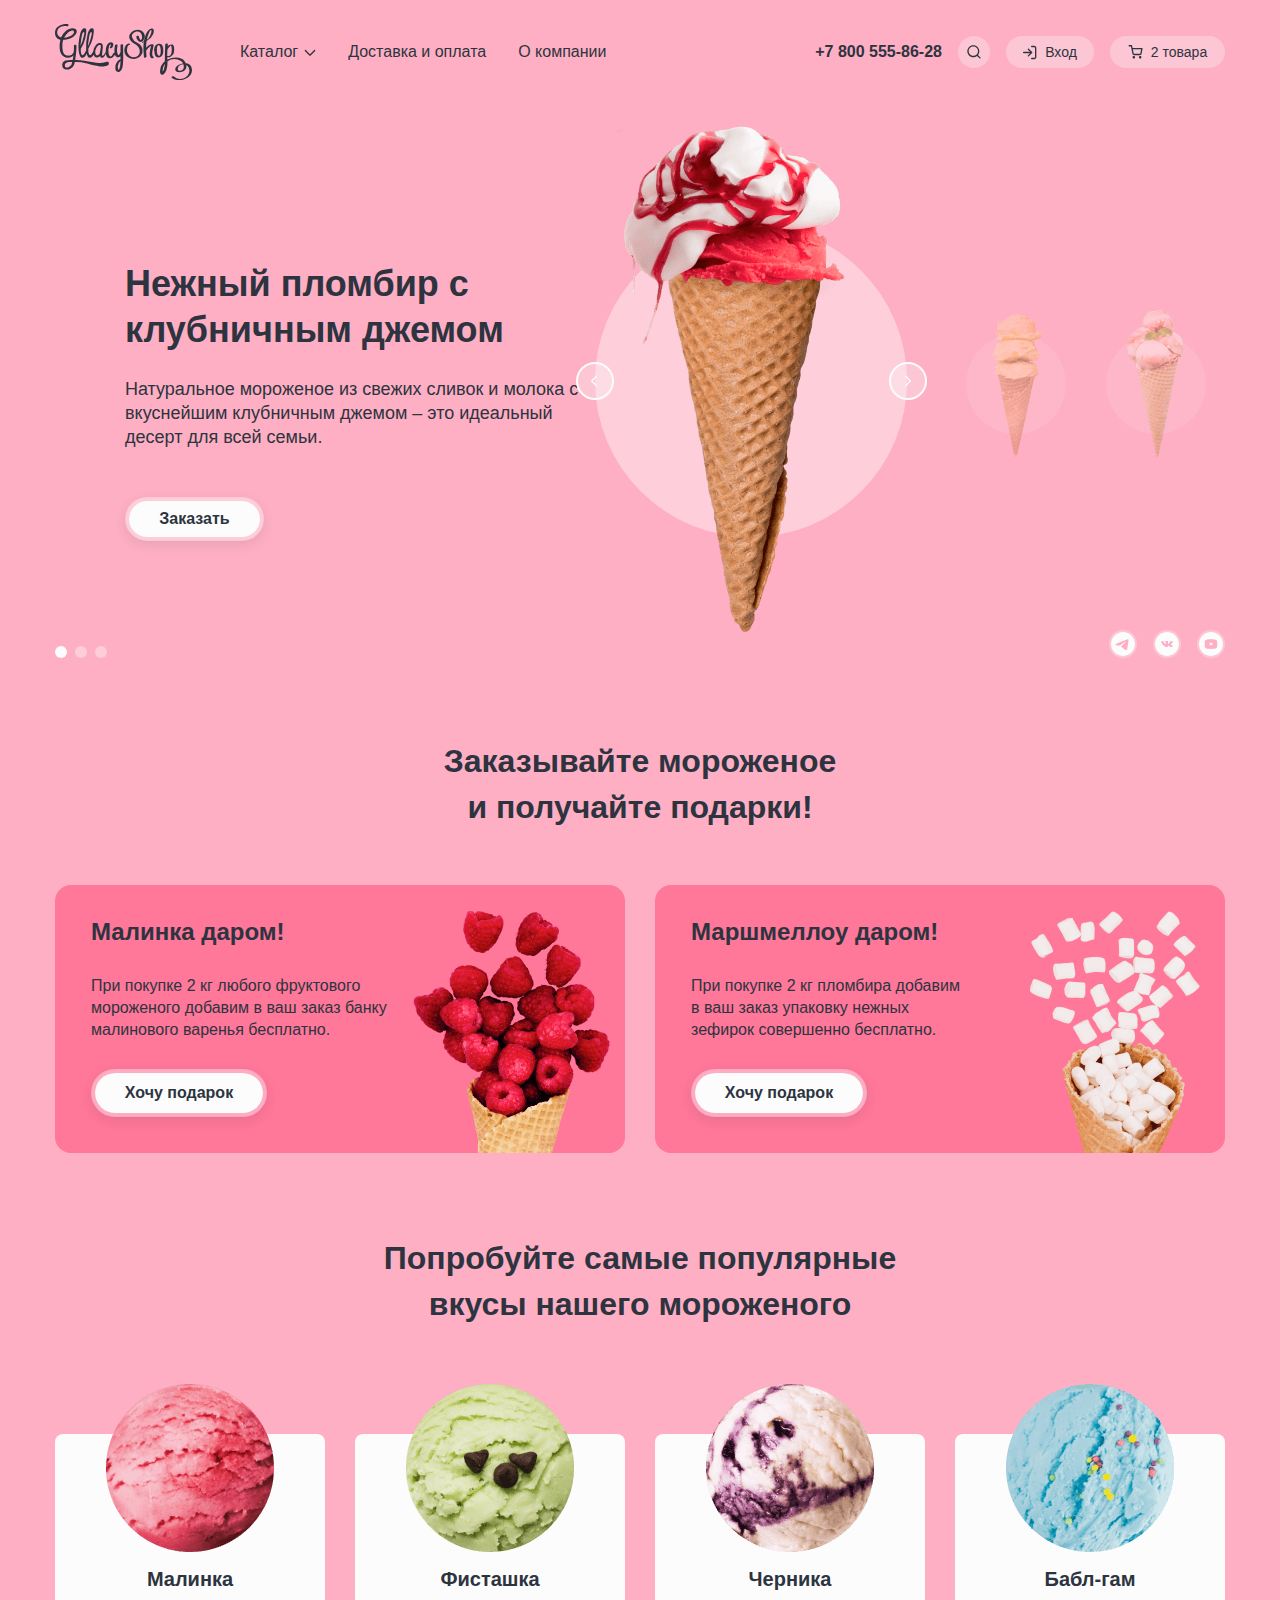
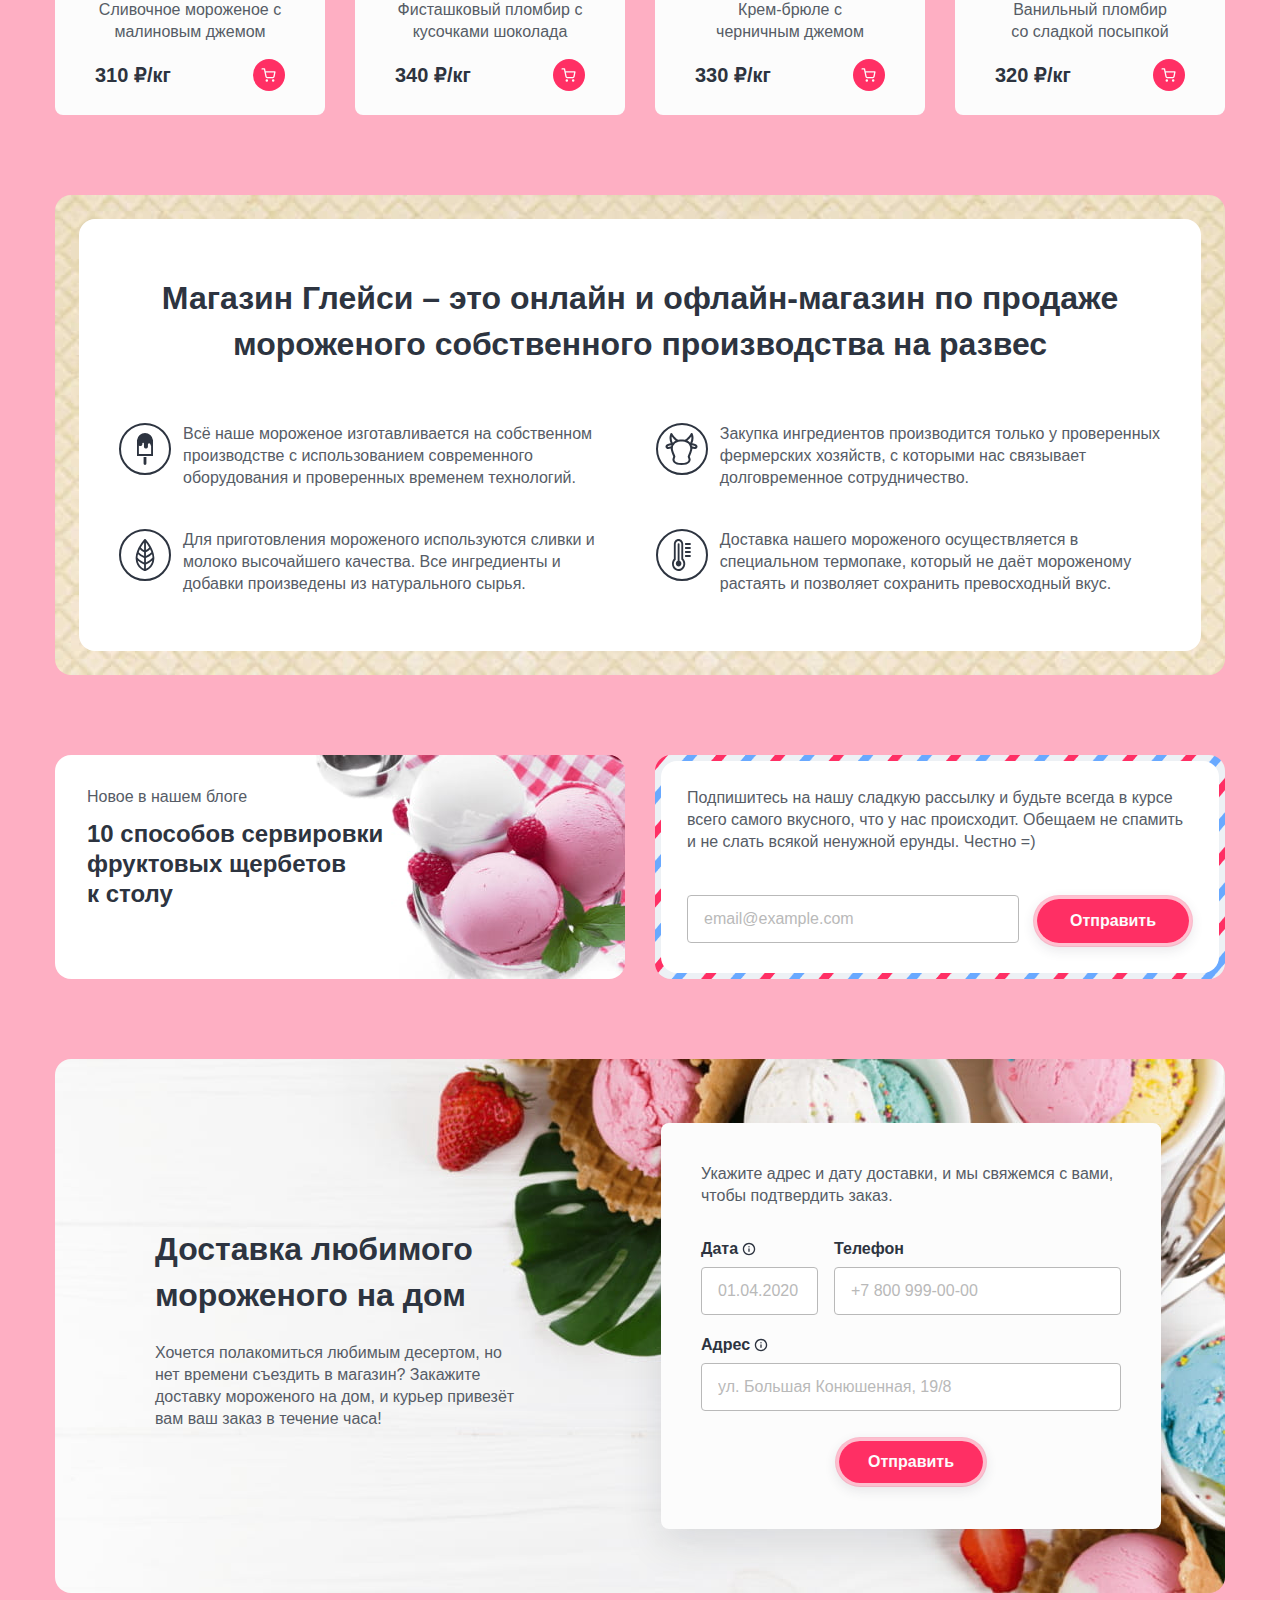
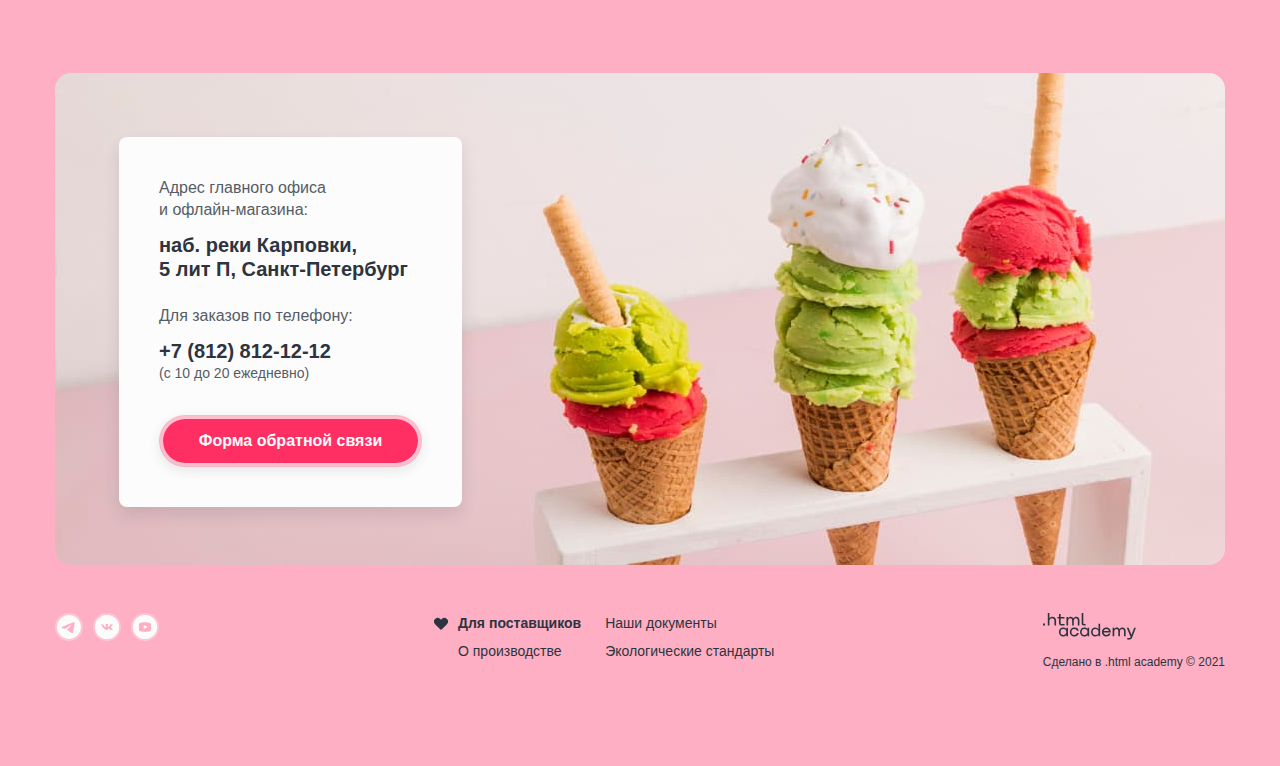
==== commit 0eea7a73: "Добавлены часть визуальных эффектов (index.html)" ====
--- a/index.html
+++ b/index.html
@@ -44,102 +44,105 @@
         <a class="delivery-payment-link" href="#">Доставка и оплата</a>
         <a class="about-company-link" href="#">О компании</a>
       </nav>
-      <address class="header-phone">
-        <a class="header-phone-number" href="tel:+78005558628">+7 800 555-86-28</a>
-      </address>
-      <div class="header-search-container">
-        <button class="button-search" type="button">
-          <svg class="button-search-icon" aria-hidden="true" focusable="false" xmlns="http://www.w3.org/2000/svg"
-            width="14" height="14" fill="none">
-            <path fill="#2D3440" fill-rule="evenodd"
-              d="M1.6634 6.1879c0-2.5774 2.0894-4.6667 4.6667-4.6667 2.5773 0 4.6666 2.0893 4.6666 4.6667 0 1.2572-.4972 2.3984-1.3056 3.2375a.6722.6722 0 0 0-.1235.1235c-.8391.8084-1.9803 1.3056-3.2375 1.3056-2.5774 0-4.6667-2.0893-4.6667-4.6666Zm8.4118 4.6879a5.9747 5.9747 0 0 1-3.7451 1.3121c-3.3137 0-6-2.6863-6-6s2.6863-6 6-6 6 2.6863 6 6A5.9747 5.9747 0 0 1 11.018 9.933l2.4501 2.4501a.6666.6666 0 0 1 0 .9428.6666.6666 0 0 1-.9428 0l-2.4501-2.4501Z"
-              clip-rule="evenodd" />
-          </svg>
-          <span class="visually-hidden">Кнопка поиска по сайту</span>
-        </button>
-        <form class="header-search-form header-search-form-disabled" action="https://echo.htmlacademy.ru/"
-          method="post">
-          <label class="header-search-form-label">
-            <input class="header-search-form-input" type="text" name="site-search" placeholder="Поиск по сайту"
-              required>
-          </label>
-          <button class="header-search-form-button header-search-form-button-disabled" type="button">
-            <span class="visually-hidden">Стереть введенный текст в форме</span>
+      <div class="header-right-container">
+        <address class="header-phone">
+          <a class="header-phone-number" href="tel:+78005558628">+7 800 555-86-28</a>
+        </address>
+        <div class="header-search-container">
+          <button class="button-search" type="button">
+            <svg class="button-search-icon" aria-hidden="true" focusable="false" xmlns="http://www.w3.org/2000/svg"
+              width="14" height="14" fill="none">
+              <path fill="#2D3440" fill-rule="evenodd"
+                d="M1.6634 6.1879c0-2.5774 2.0894-4.6667 4.6667-4.6667 2.5773 0 4.6666 2.0893 4.6666 4.6667 0 1.2572-.4972 2.3984-1.3056 3.2375a.6722.6722 0 0 0-.1235.1235c-.8391.8084-1.9803 1.3056-3.2375 1.3056-2.5774 0-4.6667-2.0893-4.6667-4.6666Zm8.4118 4.6879a5.9747 5.9747 0 0 1-3.7451 1.3121c-3.3137 0-6-2.6863-6-6s2.6863-6 6-6 6 2.6863 6 6A5.9747 5.9747 0 0 1 11.018 9.933l2.4501 2.4501a.6666.6666 0 0 1 0 .9428.6666.6666 0 0 1-.9428 0l-2.4501-2.4501Z"
+                clip-rule="evenodd" />
+            </svg>
+            <span class="visually-hidden">Кнопка поиска по сайту</span>
           </button>
-        </form>
+          <form class="header-search-form header-search-form-disabled" action="https://echo.htmlacademy.ru/"
+            method="post">
+            <label class="header-search-form-label">
+              <input class="header-search-form-input" type="text" name="site-search" placeholder="Поиск по сайту"
+                required>
+            </label>
+            <button class="header-search-form-button header-search-form-button-disabled" type="button">
+              <span class="visually-hidden">Стереть введенный текст в форме</span>
+            </button>
+          </form>
+        </div>
+        <div class="header-user-account-container">
+          <button class="user-account-entry-button" type="button">
+            <svg class="account-entry-icon" aria-hidden="true" focusable="false" xmlns="http://www.w3.org/2000/svg"
+              width="14" height="15" fill="none">
+              <path fill="#2D3440" fill-rule="evenodd"
+                d="M8 1.52458c0-.36819.29848-.66667.66667-.66667h2.66663a1.9997 1.9997 0 0 1 1.4142.58579 1.9999 1.9999 0 0 1 .5858 1.41421v9.33329c0 .5305-.2107 1.0392-.5858 1.4143-.375.375-.8837.5857-1.4142.5857H8.66667c-.36819 0-.66667-.2984-.66667-.6666 0-.3682.29848-.6667.66667-.6667h2.66663c.1768 0 .3464-.0702.4714-.1953A.66618.66618 0 0 0 12 12.1912V2.85791a.66637.66637 0 0 0-.1953-.4714.66662.66662 0 0 0-.4714-.19527H8.66667C8.29848 2.19124 8 1.89277 8 1.52458ZM4.86189 3.71984c.26035-.26035.68246-.26035.94281 0l3.3291 3.3291a.67314.67314 0 0 1 .04858.05313.6635.6635 0 0 1 .08045.12379c.04511.08986.0705.19132.0705.29872 0 .10862-.02598.21118-.07206.30179a.66356.66356 0 0 1-.07371.11432.67124.67124 0 0 1-.05402.05978L5.8047 11.3293c-.26035.2604-.68246.2604-.94281 0-.26035-.2603-.26035-.6824 0-.9428l2.19526-2.19526H.66667C.29847 8.19124 0 7.89277 0 7.52458s.29848-.66667.66667-.66667h6.39048L4.86189 4.66265c-.26035-.26035-.26035-.68246 0-.94281Z"
+                clip-rule="evenodd" />
+            </svg>
+            Вход</button>
+          <div class="user-account-entry-popover user-account-entry-popover-disabled">
+            <h2 class="user-account-entry-title">Личный кабинет</h2>
+            <form class="user-account-entry-form" action="https://echo.htmlacademy.ru/" method="post">
+              <div class="user-account-entry-top-container">
+                <label class="user-account-entry-label">
+                  <input class="user-acccount-input" type="email" name="e-mail" required>
+                </label>
+                <label class="user-account-entry-label">
+                  <input class="user-acccount-input" type="password" name="password" required>
+                </label>
+              </div>
+              <div class="user-account-entry-bottom-container">
+                <button class="user-account-entry-button-popover" type="submit">Войти</button>
+                <a class="password-recovery-link" href="#">Забыли пароль?</a>
+                <a class="registration-link" href="#">Регистрация</a>
+              </div>
+            </form>
+          </div>
+        </div>
+        <div class="header-basket-container">
+          <button class="header-basket-button" type="button">
+            <span class="visually-hidden">Кнопка корзины</span>
+            <svg class="basket-icon" aria-hidden="true" focusable="false" xmlns="http://www.w3.org/2000/svg" width="15"
+              height="14" fill="none">
+              <path fill="#2D3440" fill-rule="evenodd"
+                d="M1.16667.10791C.798477.10791.5.406387.5.774577c0 .368193.298477.666663.66667.666663h1.77127l.46743 2.33539a.663963.663963 0 0 0 .01063.0531l.96738 4.83333.00012.00056c.08356.42001.31212.79728.64571 1.06582.3319.26718.74674.40976 1.17262.40326h5.62067c.4259.0065.8408-.13608 1.1727-.40326.3337-.26866.5623-.64615.6458-1.06638l.001-.00499.9271-4.86144c.0372-.19517-.0146-.39677-.1412-.54985-.1267-.15309-.315-.24171-.5137-.24171H4.61072L4.1381.643739C4.07574.332167 3.80215.10791 3.4844.10791H1.16667Zm4.52431 8.29444-.81339-4.06394h8.23081l-.7756 4.06686c-.0228.11252-.0843.21354-.1737.28555a.492301.492301 0 0 1-.3181.10871V8.7994H6.19614v-.00012l-.01277.00025a.492183.492183 0 0 1-.31807-.10871.492169.492169 0 0 1-.17413-.28751l-.00019-.00096ZM4.55739 12.3633c0-.6879.55771-1.2456 1.24568-1.2456.68798 0 1.24569.5577 1.24569 1.2456 0 .688-.55771 1.2457-1.24569 1.2457-.68797 0-1.24568-.5577-1.24568-1.2457Zm6.37331 0c0-.6879.5577-1.2456 1.2457-1.2456.688 0 1.2457.5577 1.2457 1.2456 0 .688-.5577 1.2457-1.2457 1.2457-.688 0-1.2457-.5577-1.2457-1.2457Z"
+                clip-rule="evenodd" />
+            </svg>
+            2 товара
+          </button>
+          <div class="header-basket-popover header-basket-popover-disabled">
+            <h2 class="header-basket-popover-title">Корзина</h2>
+            <ul class="header-basket-popover-list">
+              <li class="header-basket-popover-item">
+                <img class="element-product-image" src="./images/content/basket/ice-cream-red.png"
+                  alt="Изображение мороженого Малинка" width="46" height="46">
+                <h3 class="element-product-name">Малинка</h3>
+                <p class="element-product-amount">1 кг х 310 ₽</p>
+                <p class="element-product-price">310 ₽</p>
+                <button class="element-remove-button" type="button">
+                  <span class="visually-hidden">Убрать позицию товара в корзине</span>
+                </button>
+              </li>
+              <li class="header-basket-popover-item">
+                <img class="element-product-image" src="./images/content/basket/ice-cream-blue.png"
+                  alt="Изображение мороженого Бабл-гам" width="46" height="46">
+                <h3 class="element-product-name">Бабл-гам</h3>
+                <p class="element-product-amount">1,5 кг х 320 ₽</p>
+                <p class="element-product-price">480 ₽</p>
+                <button class="element-remove-button" type="button">
+                  <span class="visually-hidden">Убрать позицию товара в корзине</span>
+                </button>
+              </li>
+            </ul>
+            <div class="header-basket-popover-container">
+              <button class="header-basket-popover-button">Оформить заказ</button>
+              <p class="header-basket-popover-total">Итого: 790 ₽</p>
+            </div>
+          </div>
+          <div class="header-basket-popover-empty header-basket-popover-empty-disabled">
+            <h2 class="header-basket-popover-empty-title">Ваша корзина пока пуста</h2>
+          </div>
+        </div>
       </div>
-      <div class="header-user-account-container">
-        <button class="user-account-entry-button" type="button">
-          <svg class="account-entry-icon" aria-hidden="true" focusable="false" xmlns="http://www.w3.org/2000/svg"
-            width="14" height="15" fill="none">
-            <path fill="#2D3440" fill-rule="evenodd"
-              d="M8 1.52458c0-.36819.29848-.66667.66667-.66667h2.66663a1.9997 1.9997 0 0 1 1.4142.58579 1.9999 1.9999 0 0 1 .5858 1.41421v9.33329c0 .5305-.2107 1.0392-.5858 1.4143-.375.375-.8837.5857-1.4142.5857H8.66667c-.36819 0-.66667-.2984-.66667-.6666 0-.3682.29848-.6667.66667-.6667h2.66663c.1768 0 .3464-.0702.4714-.1953A.66618.66618 0 0 0 12 12.1912V2.85791a.66637.66637 0 0 0-.1953-.4714.66662.66662 0 0 0-.4714-.19527H8.66667C8.29848 2.19124 8 1.89277 8 1.52458ZM4.86189 3.71984c.26035-.26035.68246-.26035.94281 0l3.3291 3.3291a.67314.67314 0 0 1 .04858.05313.6635.6635 0 0 1 .08045.12379c.04511.08986.0705.19132.0705.29872 0 .10862-.02598.21118-.07206.30179a.66356.66356 0 0 1-.07371.11432.67124.67124 0 0 1-.05402.05978L5.8047 11.3293c-.26035.2604-.68246.2604-.94281 0-.26035-.2603-.26035-.6824 0-.9428l2.19526-2.19526H.66667C.29847 8.19124 0 7.89277 0 7.52458s.29848-.66667.66667-.66667h6.39048L4.86189 4.66265c-.26035-.26035-.26035-.68246 0-.94281Z"
-              clip-rule="evenodd" />
-          </svg>
-          Вход</button>
-        <div class="user-account-entry-popover user-account-entry-popover-disabled">
-          <h2 class="user-account-entry-title">Личный кабинет</h2>
-          <form class="user-account-entry-form" action="https://echo.htmlacademy.ru/" method="post">
-            <div class="user-account-entry-top-container">
-              <label class="user-account-entry-label">
-                <input class="user-acccount-input" type="email" name="e-mail" required>
-              </label>
-              <label class="user-account-entry-label">
-                <input class="user-acccount-input" type="password" name="password" required>
-              </label>
-            </div>
-            <div class="user-account-entry-bottom-container">
-              <button class="user-account-entry-button-popover" type="submit">Войти</button>
-              <a class="password-recovery-link" href="#">Забыли пароль?</a>
-              <a class="registration-link" href="#">Регистрация</a>
-            </div>
-          </form>
-        </div>
-      </div>
-      <div class="header-basket-container">
-        <button class="header-basket-button" type="button">
-          <span class="visually-hidden">Кнопка корзины</span>
-          <svg class="basket-icon" aria-hidden="true" focusable="false" xmlns="http://www.w3.org/2000/svg" width="15"
-            height="14" fill="none">
-            <path fill="#2D3440" fill-rule="evenodd"
-              d="M1.16667.10791C.798477.10791.5.406387.5.774577c0 .368193.298477.666663.66667.666663h1.77127l.46743 2.33539a.663963.663963 0 0 0 .01063.0531l.96738 4.83333.00012.00056c.08356.42001.31212.79728.64571 1.06582.3319.26718.74674.40976 1.17262.40326h5.62067c.4259.0065.8408-.13608 1.1727-.40326.3337-.26866.5623-.64615.6458-1.06638l.001-.00499.9271-4.86144c.0372-.19517-.0146-.39677-.1412-.54985-.1267-.15309-.315-.24171-.5137-.24171H4.61072L4.1381.643739C4.07574.332167 3.80215.10791 3.4844.10791H1.16667Zm4.52431 8.29444-.81339-4.06394h8.23081l-.7756 4.06686c-.0228.11252-.0843.21354-.1737.28555a.492301.492301 0 0 1-.3181.10871V8.7994H6.19614v-.00012l-.01277.00025a.492183.492183 0 0 1-.31807-.10871.492169.492169 0 0 1-.17413-.28751l-.00019-.00096ZM4.55739 12.3633c0-.6879.55771-1.2456 1.24568-1.2456.68798 0 1.24569.5577 1.24569 1.2456 0 .688-.55771 1.2457-1.24569 1.2457-.68797 0-1.24568-.5577-1.24568-1.2457Zm6.37331 0c0-.6879.5577-1.2456 1.2457-1.2456.688 0 1.2457.5577 1.2457 1.2456 0 .688-.5577 1.2457-1.2457 1.2457-.688 0-1.2457-.5577-1.2457-1.2457Z"
-              clip-rule="evenodd" />
-          </svg>
-          2 товара
-        </button>
-        <div class="header-basket-popover header-basket-popover-disabled">
-          <h2 class="header-basket-popover-title">Корзина</h2>
-          <ul class="header-basket-popover-list">
-            <li class="header-basket-popover-item">
-              <img class="element-product-image" src="./images/content/basket/ice-cream-red.png"
-                alt="Изображение мороженого Малинка" width="46" height="46">
-              <h3 class="element-product-name">Малинка</h3>
-              <p class="element-product-amount">1 кг х 310 ₽</p>
-              <p class="element-product-price">310 ₽</p>
-              <button class="element-remove-button" type="button">
-                <span class="visually-hidden">Убрать позицию товара в корзине</span>
-              </button>
-            </li>
-            <li class="header-basket-popover-item">
-              <img class="element-product-image" src="./images/content/basket/ice-cream-blue.png"
-                alt="Изображение мороженого Бабл-гам" width="46" height="46">
-              <h3 class="element-product-name">Бабл-гам</h3>
-              <p class="element-product-amount">1,5 кг х 320 ₽</p>
-              <p class="element-product-price">480 ₽</p>
-              <button class="element-remove-button" type="button">
-                <span class="visually-hidden">Убрать позицию товара в корзине</span>
-              </button>
-            </li>
-          </ul>
-          <div class="header-basket-popover-container">
-            <button class="header-basket-popover-button">Оформить заказ</button>
-            <p class="header-basket-popover-total">Итого: 790 ₽</p>
-          </div>
-        </div>
-        <div class="header-basket-popover-empty header-basket-popover-empty-disabled">
-          <h2 class="header-basket-popover-empty-title">Ваша корзина пока пуста</h2>
-        </div>
-      </div>
+
     </header>
     <main class="page-main">
       <section class="promo">
@@ -168,7 +171,7 @@
                 <button class="slider-switch-left" type="button">
                   <svg class="slide-switch-left-arrow" aria-hidden="true" focusable="false"
                     xmlns="http://www.w3.org/2000/svg" width="10" height="13" fill="none">
-                    <path fill="#FCFCFC" fill-rule="evenodd"
+                    <path fill-rule="evenodd"
                       d="M5.865 11.135a.665.665 0 0 0 .94-.94L2.604 5.994l4.201-4.202a.665.665 0 0 0-.94-.94L1.196 5.52a.665.665 0 0 0-.003.943l4.672 4.671Z"
                       clip-rule="evenodd" />
                   </svg>
@@ -177,7 +180,7 @@
                 <button class="slider-switch-right" type="button">
                   <svg class="slide-switch-right-arrow" aria-hidden="true" focusable="false"
                     xmlns="http://www.w3.org/2000/svg" width="7" height="12" fill="none">
-                    <path fill="#FCFCFC" fill-rule="evenodd"
+                    <path fill-rule="evenodd"
                       d="M1.135.865a.665.665 0 1 0-.94.94l4.201 4.201-4.201 4.202a.665.665 0 0 0 .94.94L5.804 6.48a.665.665 0 0 0 .003-.943L1.135.865Z"
                       clip-rule="evenodd" />
                   </svg>
@@ -222,10 +225,9 @@
           <li class="slider-social-item">
             <a class="telegram-link" href="https://t.me/htmlacademy">
               <span class="visually-hidden">Ссылка на Telegram</span>
-              <svg class="telegram-icon" aria-hidden="true" focusable="false" xmlns="http://www.w3.org/2000/svg"
-                width="24" height="24" fill="none">
-                <path fill="#FCFCFC" fill-rule="evenodd"
-                  d="M24 12c0 6.627-5.373 12-12 12S0 18.627 0 12 5.373 0 12 0s12 5.373 12 12ZM12.43 8.859c-1.167.485-3.5 1.49-6.998 3.014-.568.226-.866.447-.893.663-.046.366.412.51 1.034.705.085.027.173.054.263.084.613.199 1.437.432 1.865.441.389.008.823-.152 1.302-.48 3.268-2.207 4.955-3.322 5.061-3.346.075-.017.179-.039.249.024.07.062.063.18.056.212-.046.193-1.84 1.862-2.77 2.726-.29.269-.495.46-.537.504-.094.097-.19.19-.282.279-.57.548-.996.96.024 1.632.49.323.882.59 1.273.856.427.291.853.581 1.405.943.14.092.274.187.405.28.497.355.944.673 1.496.623.32-.03.652-.331.82-1.23.397-2.126 1.179-6.73 1.36-8.628a2.1122 2.1122 0 0 0-.02-.472.506.506 0 0 0-.172-.325c-.143-.117-.365-.142-.465-.14-.451.008-1.143.249-4.476 1.635Z"
+              <svg class="telegram-icon" xmlns="http://www.w3.org/2000/svg" width="24" height="24" fill="none">
+                <path fill-rule="evenodd"
+                  d="M24 12c0 6.627-5.373 12-12 12S0 18.627 0 12 5.373 0 12 0s12 5.373 12 12ZM12.43 8.859c-1.167.485-3.5 1.49-6.998 3.014-.568.226-.866.447-.893.663-.046.366.412.51 1.034.705.085.027.173.054.263.084.613.199 1.437.432 1.865.441.389.008.823-.152 1.302-.48 3.268-2.207 4.955-3.322 5.061-3.346.075-.017.179-.039.249.024.07.062.063.18.056.212-.046.193-1.84 1.862-2.77 2.726-.29.269-.495.46-.537.504-.094.097-.19.19-.282.279-.57.548-.996.96.024 1.632.49.323.882.59 1.273.856.427.291.853.581 1.405.943.14.092.274.187.405.28.497.355.944.673 1.496.623.32-.03.652-.331.82-1.23.397-2.126 1.179-6.73 1.36-8.628a2.112 2.112 0 0 0-.02-.472.506.506 0 0 0-.172-.325c-.143-.117-.365-.142-.465-.14-.451.008-1.143.249-4.476 1.635Z"
                   clip-rule="evenodd" />
               </svg>
             </a>
@@ -233,22 +235,11 @@
           <li class="slider-social-item">
             <a class="vk-link" href="https://vk.com/htmlacademy">
               <span class="visually-hidden">Ссылка на ВКонтакте</span>
-              <svg class="vk-icon" aria-hidden="true" focusable="false" xmlns="http://www.w3.org/2000/svg" width="24"
-                height="24" fill="none">
-                <path fill="#FCFCFC" fill-rule="evenodd"
-                  d="M24 12a12 12 0 1 1-24 0 12 12 0 0 1 24 0Zm-11.41 2.97h-.72s-1.58.09-2.98-1.18C7.37 12.4 6.03 9.65 6.03 9.65s-.07-.18 0-.27c.1-.1.36-.1.36-.1l1.72-.01s.16.02.27.1c.1.05.15.17.15.17s.28.61.65 1.17c.71 1.08 1.05 1.32 1.29 1.2.35-.16.25-1.53.25-1.53s0-.5-.18-.71c-.14-.17-.41-.22-.53-.24-.1-.01.06-.2.26-.3.31-.13.86-.13 1.5-.13.5 0 .65.03.84.07.46.1.44.41.41 1.08l-.02.7v.18c-.01.34-.02.73.23.88.13.07.45 0 1.26-1.19.38-.56.66-1.23.66-1.23s.07-.12.16-.17c.1-.05.24-.04.24-.04h1.8s.54-.06.63.15c.1.23-.2.75-.94 1.61-.7.82-1.03 1.12-1 1.38.01.2.23.38.66.72.89.73 1.13 1.1 1.18 1.2l.01.01c.4.58-.44.62-.44.62l-1.6.02s-.34.06-.8-.2a3.94 3.94 0 0 1-.69-.6c-.33-.34-.65-.66-.91-.58-.45.12-.44.96-.44.96s0 .18-.1.28c-.1.1-.32.12-.32.12Z"
-                  clip-rule="evenodd" />
-              </svg>
             </a>
           </li>
           <li class="slider-social-item">
             <a class="youtube-link" href="https://www.youtube.com/user/htmlacademyru">
               <span class="visually-hidden">Ссылка на YouTube</span>
-              <svg class="youtube-icon" aria-hidden="true" focusable="false" xmlns="http://www.w3.org/2000/svg"
-                width="24" height="24" fill="none">
-                <path fill="#FCFCFC"
-                  d="m14 11.8-2.8-1.32c-.25-.11-.45.01-.45.29v2.46c0 .28.2.4.45.29L14 12.2c.25-.12.25-.3 0-.42ZM12 0a12 12 0 1 0 0 24 12 12 0 0 0 0-24Zm0 16.88c-6.14 0-6.25-.56-6.25-4.88s.1-4.88 6.25-4.88c6.14 0 6.25.56 6.25 4.88s-.1 4.88-6.25 4.88Z" />
-              </svg>
             </a>
           </li>
         </ul>
@@ -292,7 +283,7 @@
                 <span class="visually-hidden">Кнопка добавления товара в корзину</span>
                 <svg class="taste-basket-image" aria-hidden="true" focusable="false" xmlns="http://www.w3.org/2000/svg"
                   width="15" height="14" fill="none">
-                  <path fill="#FCFCFC" fill-rule="evenodd"
+                  <path fill-rule="evenodd"
                     d="M1.167.25a.667.667 0 1 0 0 1.333h1.77l.468 2.336a.664.664 0 0 0 .011.053l.967 4.833a1.826 1.826 0 0 0 1.819 1.47h5.62a1.826 1.826 0 0 0 1.819-1.47l.001-.005.927-4.861a.667.667 0 0 0-.655-.792H4.611L4.138.786A.667.667 0 0 0 3.484.25H1.167ZM5.69 8.544 4.878 4.48h8.23l-.775 4.067a.492.492 0 0 1-.492.395H6.183a.492.492 0 0 1-.492-.397Zm-1.134 3.961a1.246 1.246 0 1 1 2.492 0 1.246 1.246 0 0 1-2.492 0Zm6.374 0a1.246 1.246 0 1 1 2.491 0 1.246 1.246 0 0 1-2.491 0Z"
                     clip-rule="evenodd" />
                 </svg>
@@ -310,7 +301,7 @@
                 <span class="visually-hidden">Кнопка добавления товара в корзину</span>
                 <svg class="taste-basket-image" aria-hidden="true" focusable="false" xmlns="http://www.w3.org/2000/svg"
                   width="15" height="14" fill="none">
-                  <path fill="#FCFCFC" fill-rule="evenodd"
+                  <path fill-rule="evenodd"
                     d="M1.167.25a.667.667 0 1 0 0 1.333h1.77l.468 2.336a.664.664 0 0 0 .011.053l.967 4.833a1.826 1.826 0 0 0 1.819 1.47h5.62a1.826 1.826 0 0 0 1.819-1.47l.001-.005.927-4.861a.667.667 0 0 0-.655-.792H4.611L4.138.786A.667.667 0 0 0 3.484.25H1.167ZM5.69 8.544 4.878 4.48h8.23l-.775 4.067a.492.492 0 0 1-.492.395H6.183a.492.492 0 0 1-.492-.397Zm-1.134 3.961a1.246 1.246 0 1 1 2.492 0 1.246 1.246 0 0 1-2.492 0Zm6.374 0a1.246 1.246 0 1 1 2.491 0 1.246 1.246 0 0 1-2.491 0Z"
                     clip-rule="evenodd" />
                 </svg>
@@ -328,7 +319,7 @@
                 <span class="visually-hidden">Кнопка добавления товара в корзину</span>
                 <svg class="taste-basket-image" aria-hidden="true" focusable="false" xmlns="http://www.w3.org/2000/svg"
                   width="15" height="14" fill="none">
-                  <path fill="#FCFCFC" fill-rule="evenodd"
+                  <path fill-rule="evenodd"
                     d="M1.167.25a.667.667 0 1 0 0 1.333h1.77l.468 2.336a.664.664 0 0 0 .011.053l.967 4.833a1.826 1.826 0 0 0 1.819 1.47h5.62a1.826 1.826 0 0 0 1.819-1.47l.001-.005.927-4.861a.667.667 0 0 0-.655-.792H4.611L4.138.786A.667.667 0 0 0 3.484.25H1.167ZM5.69 8.544 4.878 4.48h8.23l-.775 4.067a.492.492 0 0 1-.492.395H6.183a.492.492 0 0 1-.492-.397Zm-1.134 3.961a1.246 1.246 0 1 1 2.492 0 1.246 1.246 0 0 1-2.492 0Zm6.374 0a1.246 1.246 0 1 1 2.491 0 1.246 1.246 0 0 1-2.491 0Z"
                     clip-rule="evenodd" />
                 </svg>
@@ -346,7 +337,7 @@
                 <span class="visually-hidden">Кнопка добавления товара в корзину</span>
                 <svg class="taste-basket-image" aria-hidden="true" focusable="false" xmlns="http://www.w3.org/2000/svg"
                   width="15" height="14" fill="none">
-                  <path fill="#FCFCFC" fill-rule="evenodd"
+                  <path fill-rule="evenodd"
                     d="M1.167.25a.667.667 0 1 0 0 1.333h1.77l.468 2.336a.664.664 0 0 0 .011.053l.967 4.833a1.826 1.826 0 0 0 1.819 1.47h5.62a1.826 1.826 0 0 0 1.819-1.47l.001-.005.927-4.861a.667.667 0 0 0-.655-.792H4.611L4.138.786A.667.667 0 0 0 3.484.25H1.167ZM5.69 8.544 4.878 4.48h8.23l-.775 4.067a.492.492 0 0 1-.492.395H6.183a.492.492 0 0 1-.492-.397Zm-1.134 3.961a1.246 1.246 0 1 1 2.492 0 1.246 1.246 0 0 1-2.492 0Zm6.374 0a1.246 1.246 0 1 1 2.491 0 1.246 1.246 0 0 1-2.491 0Z"
                     clip-rule="evenodd" />
                 </svg>
--- a/styles/styles.css
+++ b/styles/styles.css
@@ -57,6 +57,7 @@
 .catalog-header {
   display: flex;
   align-items: center;
+  flex-wrap: wrap;
   margin: 0 auto;
   width: 1170px;
   min-height: 104px;
@@ -68,14 +69,17 @@
 }
 
 .header-navigation {
-  position: relative;
   display: flex;
   flex-wrap: wrap;
-  column-gap: 32px;
+  align-items: center;
   margin-right: auto;
   max-width: 470px;
 }
 
+.header-navigation > a:focus-visible {
+  padding: 0 14px;
+}
+
 .catalog-link {
   display: flex;
   align-items: center;
@@ -84,6 +88,25 @@
   line-height: 20px;
   text-decoration: none;
   color: #2D3440;
+  height: 36px;
+  padding: 0 16px;
+}
+
+.catalog-link:hover {
+  background: rgba(252, 252, 252, 0.5);
+  border-radius: 30px;
+}
+
+.catalog-link:focus-visible {
+  box-sizing: border-box;
+  background: rgba(252, 252, 252, 0.5);
+  border: 2px solid #2D3440;
+  border-radius: 30px;
+}
+
+.catalog-link:active {
+  background: #FCFCFC;
+  border-radius: 30px;
 }
 
 .catalog-popover {
@@ -137,22 +160,72 @@
 }
 
 .delivery-payment-link {
+  display: flex;
+  align-items: center;
   font-size: 16px;
   line-height: 20px;
   text-decoration: none;
   color: #2D3440;
+  height: 36px;
+  padding: 0 16px;
+}
+
+.delivery-payment-link:hover {
+  background: rgba(252, 252, 252, 0.5);
+  border-radius: 30px;
+}
+
+.delivery-payment-link:focus-visible {
+  box-sizing: border-box;
+  background: rgba(252, 252, 252, 0.5);
+  border: 2px solid #2D3440;
+  border-radius: 30px;
+}
+
+.delivery-payment-link:active {
+  background: #FCFCFC;
+  border-radius: 30px;
 }
 
 .about-company-link {
+  display: flex;
+  align-items: center;
   font-size: 16px;
   line-height: 20px;
   text-decoration: none;
   color: #2D3440;
+  height: 36px;
+  padding: 0 16px;
+}
+
+.about-company-link:hover {
+  background: rgba(252, 252, 252, 0.5);
+  border-radius: 30px;
+}
+
+.about-company-link:focus-visible {
+  box-sizing: border-box;
+  background: rgba(252, 252, 252, 0.5);
+  border: 2px solid #2D3440;
+  border-radius: 30px;
+}
+
+.about-company-link:active {
+  background: #FCFCFC;
+  border-radius: 30px;
+}
+
+.header-right-container {
+  display: flex;
+  align-items: center;
+  flex-wrap: wrap;
+  column-gap: 16px;
+  row-gap: 10px;
+  max-width: 500px;
 }
 
 .header-phone {
   display: flex;
-  margin-right: 16px;
 }
 
 .header-phone-number {
@@ -166,7 +239,6 @@
 
 .header-search-container {
   position: relative;
-  margin-right: 16px;
 }
 
 .button-search {
@@ -182,6 +254,19 @@
   border: none;
   border-radius: 50%;
   cursor: pointer;
+}
+
+.button-search:hover {
+  background: rgba(252, 252, 252, 0.5);
+}
+
+.button-search:focus-visible {
+  background: rgba(252, 252, 252, 0.5);
+  border: 2px solid #2D3440;
+}
+
+.button-search:active {
+  background: #FCFCFC;
 }
 
 .header-search-form {
@@ -247,7 +332,6 @@
 
 .header-user-account-container {
   position: relative;
-  margin-right: 16px;
 }
 
 .user-account-entry-button {
@@ -268,6 +352,22 @@
   border: none;
   border-radius: 30px;
   cursor: pointer;
+}
+
+.user-account-entry-button:hover {
+  background: rgba(252, 252, 252, 0.5);
+  border-radius: 30px;
+}
+
+.user-account-entry-button:focus-visible {
+  background: rgba(252, 252, 252, 0.5);
+  border: 2px solid #000000;
+  border-radius: 30px;
+}
+
+.user-account-entry-button:active {
+  background: #FCFCFC;
+  border-radius: 30px;
 }
 
 .user-account-entry-popover {
@@ -407,6 +507,22 @@
   border: none;
   border-radius: 30px;
   cursor: pointer;
+}
+
+.header-basket-button:hover {
+  background: rgba(252, 252, 252, 0.5);
+  border-radius: 30px;
+}
+
+.header-basket-button:focus-visible {
+  background: rgba(252, 252, 252, 0.5);
+  border: 2px solid #000000;
+  border-radius: 30px;
+}
+
+.header-basket-button:active {
+  background: #FCFCFC;
+  border-radius: 30px;
 }
 
 .header-basket-popover {
@@ -641,9 +757,33 @@
   margin: 0;
   border: 4px solid rgba(252, 252, 252, 0.4);
   -webkit-background-clip: padding-box;
-  box-shadow: 0px 4px 12px rgba(45, 52, 64, 0.1);
+  box-shadow: 0 4px 12px rgba(45, 52, 64, 0.1);
   cursor: pointer;
   color: #2D3440;
+}
+
+.slide-button:hover {
+  background: rgba(252, 252, 252, 0.4);
+  box-shadow: 0 4px 15px rgba(133, 133, 133, 0.15);
+}
+
+.slide-button:focus-visible {
+  background: rgba(252, 252, 252, 0.5);
+  border: 2px solid #2D3440;
+  box-shadow: 0 4px 12px rgba(45, 52, 64, 0.1);
+}
+
+.slide-button:active {
+  background: #FCFCFC;
+  border: 2px solid #2D3440;
+  box-shadow: 0 4px 12px rgba(45, 52, 64, 0.1);
+}
+
+.slide-button:disabled {
+  font-weight: 400;
+  color: #B9B9B9;
+  background: #E7E7E7;
+  border: 4px solid rgba(252, 252, 252, 0.4);
 }
 
 .slide-right-container {
@@ -675,6 +815,29 @@
   padding: 0;
 }
 
+.slider-switch-left:hover {
+  background: #FCFCFC;
+}
+
+.slider-switch-left:focus-visible {
+  background: rgba(252, 252, 252, 0.3);
+  border: 2px solid #2D3440;
+}
+
+.slider-switch-left:active {
+  background: rgba(252, 252, 252, 0.5);
+}
+
+.slide-switch-left-arrow {
+  fill: #FCFCFC;
+}
+
+.slider-switch-left:hover .slide-switch-left-arrow,
+.slider-switch-left:focus-visible .slide-switch-left-arrow,
+.slider-switch-left:active .slide-switch-left-arrow {
+  fill: #2D3440;
+}
+
 .slider-switch-right {
   box-sizing: border-box;
   display: grid;
@@ -689,6 +852,29 @@
   padding: 0;
 }
 
+.slider-switch-right:hover {
+  background: #FCFCFC;
+}
+
+.slider-switch-right:focus-visible {
+  background: rgba(252, 252, 252, 0.3);
+  border: 2px solid #2D3440;
+}
+
+.slider-switch-right:active {
+  background: rgba(252, 252, 252, 0.5);
+}
+
+.slide-switch-right-arrow {
+  fill: #FCFCFC;
+}
+
+.slider-switch-right:hover .slide-switch-right-arrow,
+.slider-switch-right:focus-visible .slide-switch-right-arrow,
+.slider-switch-right:active .slide-switch-right-arrow {
+  fill: #2D3440;
+}
+
 .slide-main-image-container {
   position: relative;
   width: 306px;
@@ -790,6 +976,23 @@
   cursor: pointer;
 }
 
+.slider-bullet:hover {
+  background: rgba(252, 252, 252, 0.3);
+  border: 1px solid #FCFCFC;
+  opacity: 1;
+}
+
+.slider-bullet:focus-visible {
+  background: rgba(252, 252, 252, 0.3);
+  border: 1px solid #2D3440;
+  opacity: 1;
+}
+
+.slider-bullet:active {
+  background: #FCFCFC;
+  opacity: 0.5;
+}
+
 .slider-bullet-current {
   opacity: 1;
 }
@@ -810,31 +1013,60 @@
 
 .slider-social-item {
   display: flex;
-}
-
-.telegram-link {
-  display: flex;
-}
-
-.telegram-icon {
+  align-items: center;
+}
+
+/* .telegram-link {
+  display: flex;
+  width: 24px;
+  height: 24px;
+  background-image: url("../images/content/icons/telegram-icon.svg");
+  background-position: center;
+  background-repeat: no-repeat;
   border: 2px solid rgba(252, 252, 252, 0.3);
   border-radius: 50%;
 }
 
-.vk-link {
-  display: flex;
-}
-
-.vk-icon {
+.telegram-link:hover {
+  background: #2D3440 url("../images/content/icons/telegram-icon.svg");
+} */
+
+.telegram-link {
+  display: flex;
+  width: 24px;
+  height: 24px;
   border: 2px solid rgba(252, 252, 252, 0.3);
   border-radius: 50%;
 }
 
+.telegram-icon {
+  fill: #FCFCFC;
+}
+
+.telegram-link:hover {
+  background: #2D3440;
+  background-clip: padding-box;
+  border: 2px solid rgba(252, 252, 252, 0.5);
+}
+
+.vk-link {
+  display: flex;
+  width: 24px;
+  height: 24px;
+  background-image: url("../images/content/icons/vk-icon.svg");
+  background-position: center;
+  background-repeat: no-repeat;
+  border: 2px solid rgba(252, 252, 252, 0.3);
+  border-radius: 50%;
+}
+
 .youtube-link {
   display: flex;
-}
-
-.youtube-icon {
+  width: 24px;
+  height: 24px;
+  background-image: url("../images/content/icons/youtube-icon.svg");
+  background-position: center;
+  background-repeat: no-repeat;
   border: 2px solid rgba(252, 252, 252, 0.3);
   border-radius: 50%;
 }
@@ -911,6 +1143,25 @@
   box-shadow: 0 4px 12px rgba(45, 52, 64, 0.1);
   border-radius: 26px;
   padding: 10px;
+}
+
+.gift-link:hover {
+  background: rgba(252, 252, 252, 0.4);
+  border: 4px solid #FCFCFC;
+  box-shadow: 0 4px 15px rgba(133, 133, 133, 0.15);
+}
+
+.gift-link:focus-visible {
+  border: 2px solid #2D3440;
+  box-shadow: 0 4px 12px rgba(45, 52, 64, 0.1);
+  transform: translateY(2px);
+  background: rgba(252, 252, 252, 0.5);
+}
+
+.gift-link:active {
+  border: 2px solid #2D3440;
+  box-shadow: 0 4px 12px rgba(45, 52, 64, 0.1);
+  transform: translateY(2px);
 }
 
 .gift-image {
@@ -1003,8 +1254,38 @@
 }
 
 .taste-basket-image {
+  fill: #FCFCFC;
   width: 16px;
   height: 14px;
+}
+
+.taste-basket-button:hover {
+  background: rgba(252, 252, 252, 0.3);
+  border: 2px solid #FF2F64;
+}
+
+.taste-basket-button:focus-visible {
+  background: #FF2F64;
+  border: 2px solid #2D3440;
+}
+
+.taste-basket-button:active {
+  background: #FFCBD8;
+  border: 2px solid #FF2F64;
+}
+
+.taste-basket-button:disabled {
+  border: none;
+  background: #B9B9B9;
+}
+
+.taste-basket-button:hover .taste-basket-image,
+.taste-basket-button:active .taste-basket-image {
+  fill: #2D3440;
+}
+
+.taste-basket-button:disabled .taste-basket-image {
+  fill: #565C66;
 }
 
 .advantages {
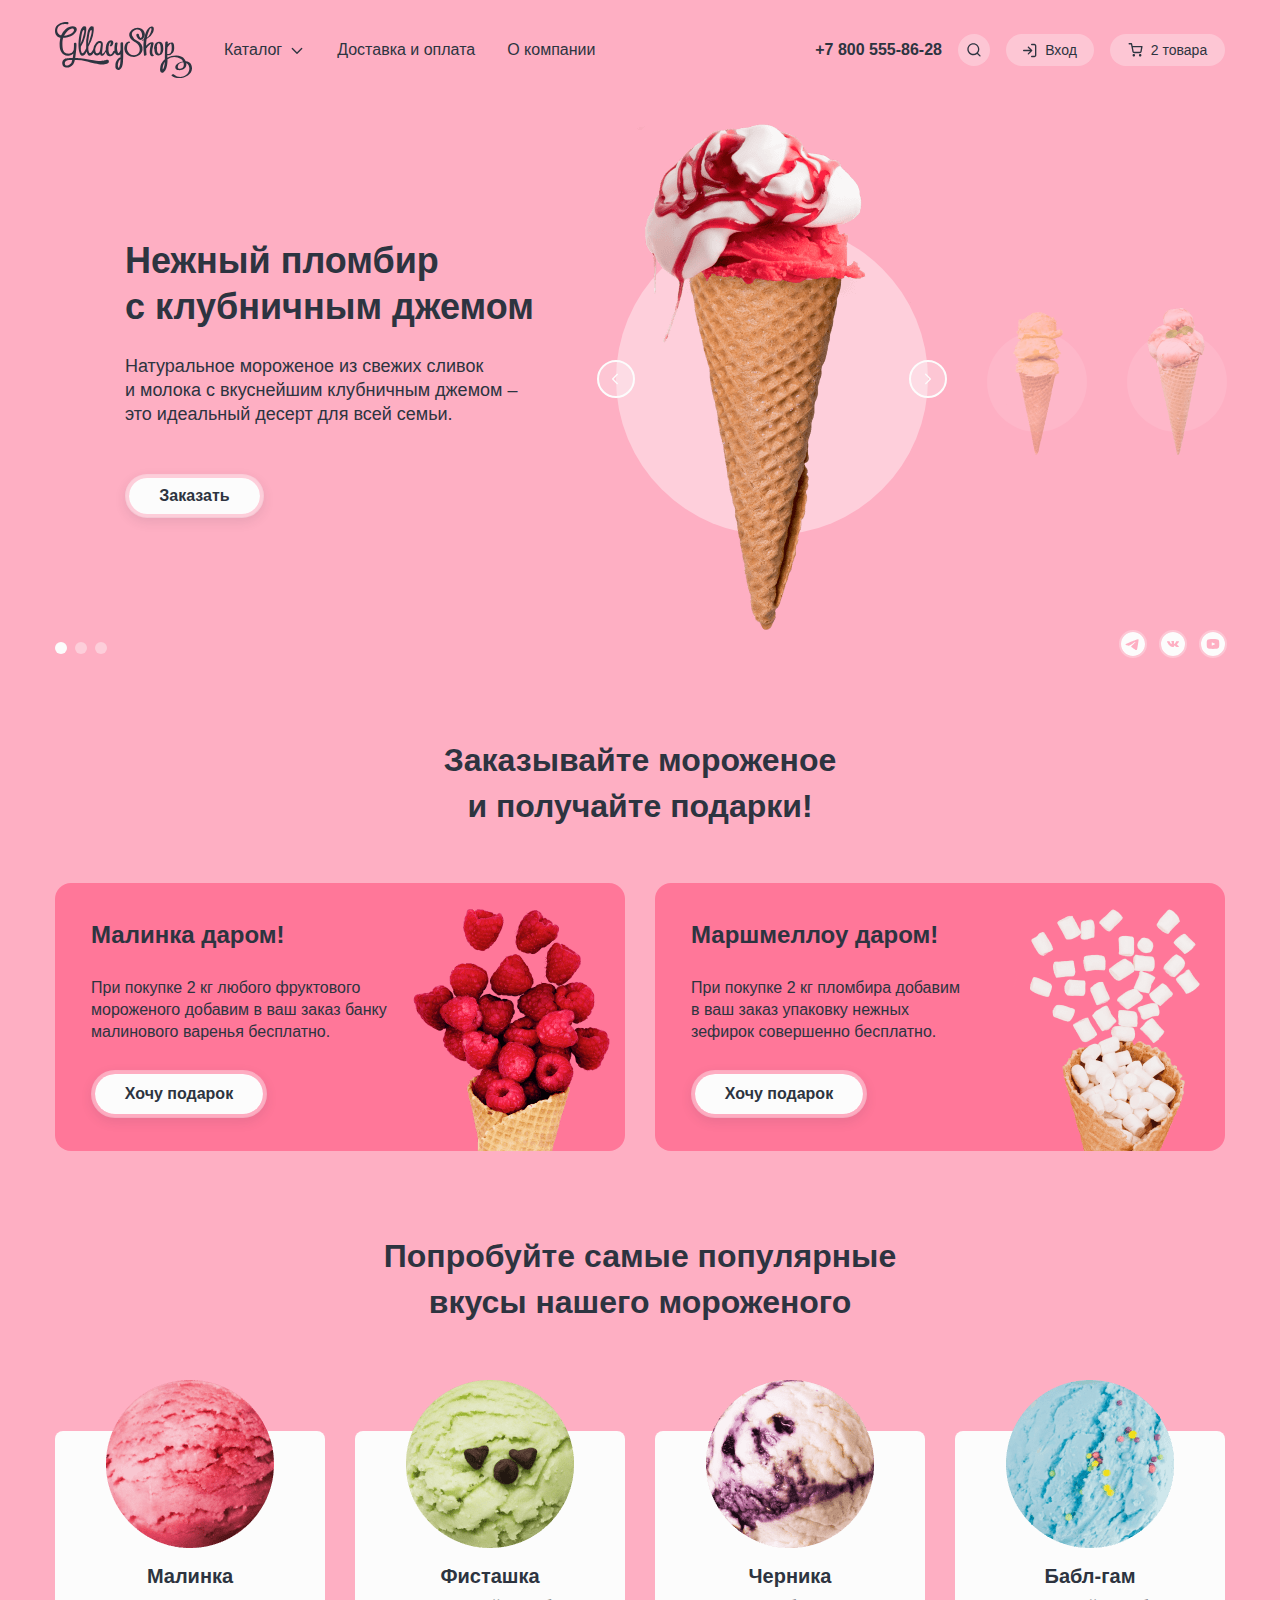
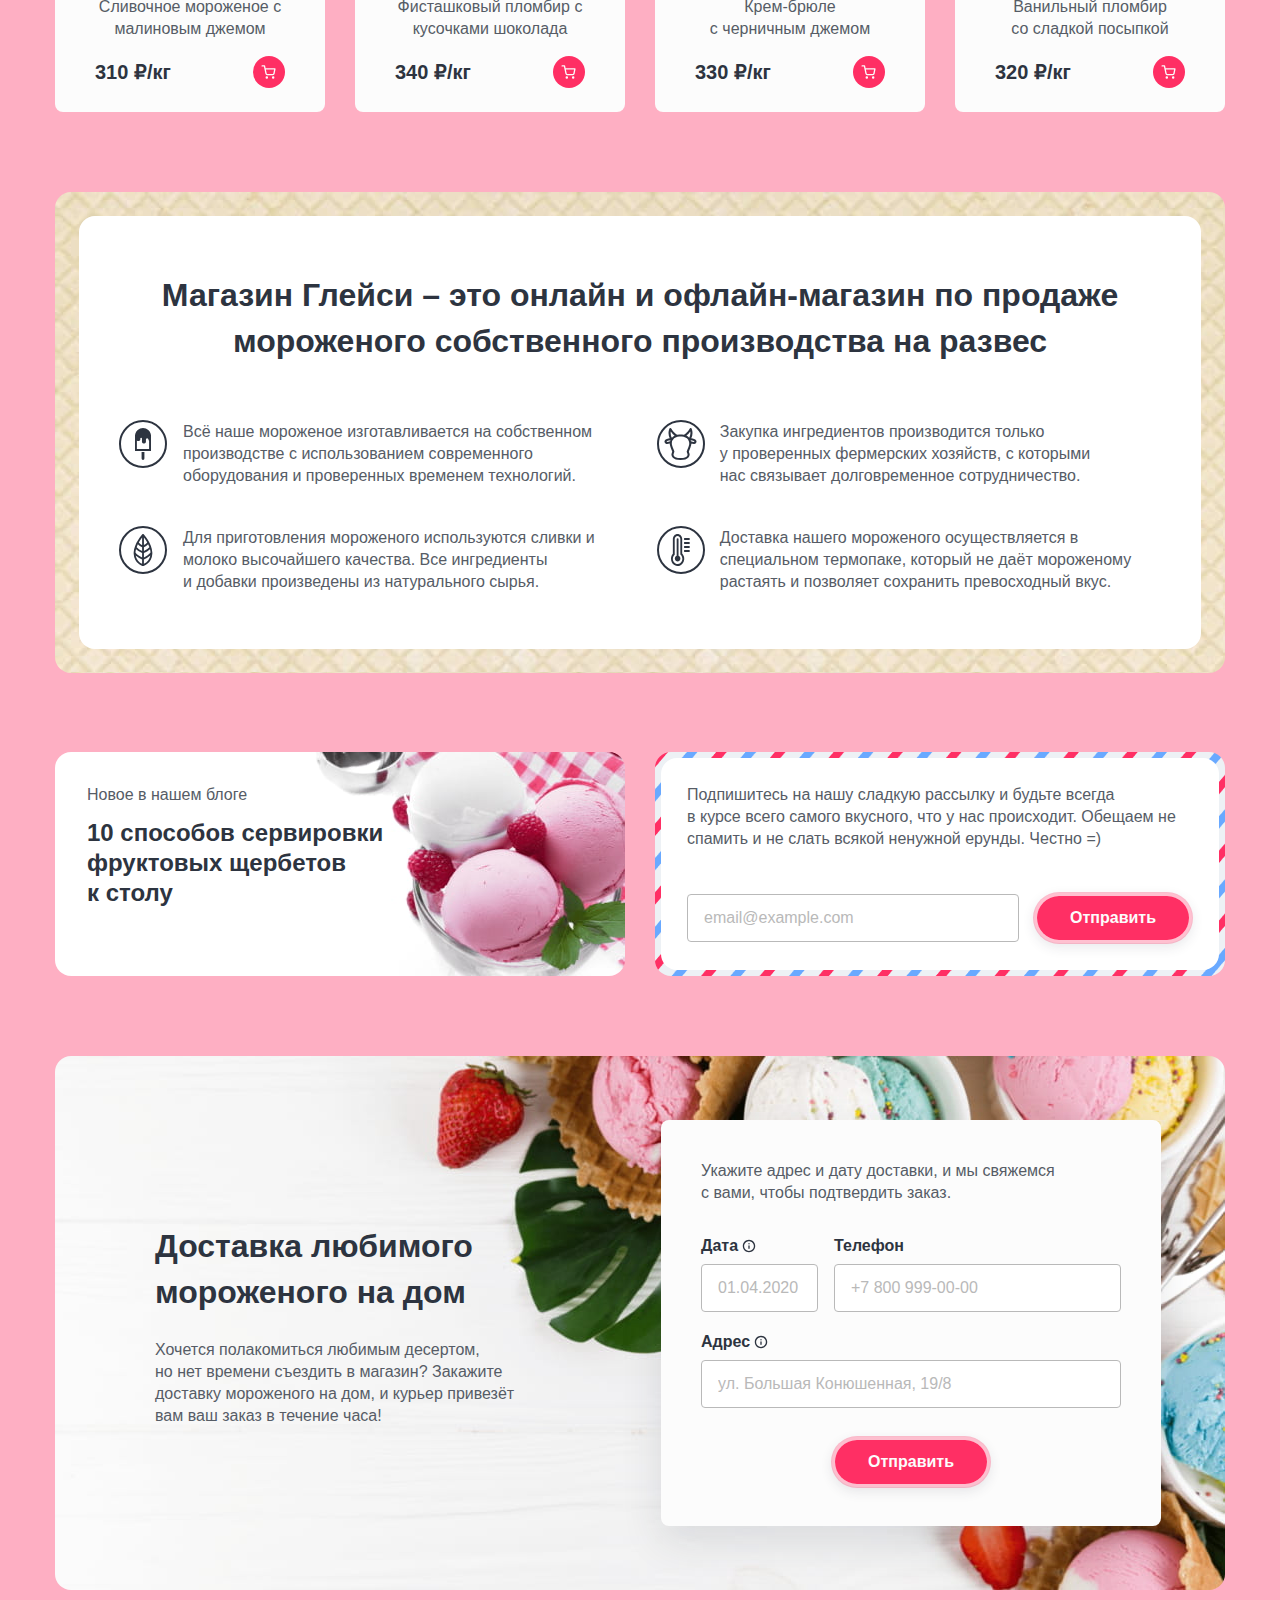
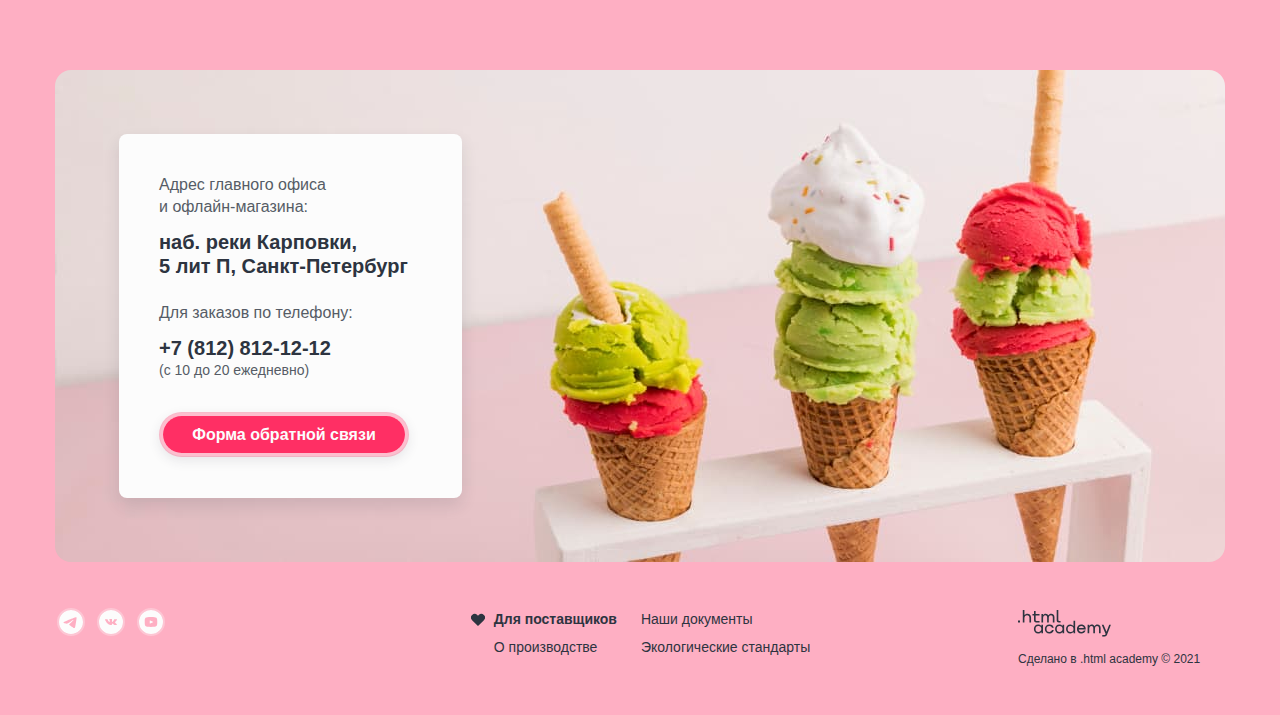
==== commit 000bf06c: "Merge pull request #3 from RisenPhoenixSpB/master" ====
--- a/index.html
+++ b/index.html
@@ -15,32 +15,28 @@
         <img class="gllacy-logo" src="./images/logos/gllacy-logo.svg" alt="Логотип Глейси" width="137" height="56">
       </a>
       <nav class="header-navigation">
-        <a class="catalog-link" href="#">
+        <button class="catalog-button" type="button">
           Каталог
-          <svg class="catalog-icon" aria-hidden="true" focusable="false" xmlns="http://www.w3.org/2000/svg" width="12"
-            height="7" fill="none">
-            <path fill="#2D3440" fill-rule="evenodd"
-              d="M1.80812 1.05317c-.26035-.26035-.68246-.26035-.94281 0-.26035.26035-.26035.68246 0 .94281l4.66034 4.66035a.74088.74088 0 0 0 .00624.00632c.1307.13069.30215.19578.47345.19526.16996-.0005.33977-.06558.46944-.19526a.61255.61255 0 0 0 .00621-.00629l4.66041-4.66038c.2603-.26035.2603-.68246 0-.94281-.2604-.26035-.6825-.26035-.9428 0L6.00334 5.24839 1.80812 1.05317Z"
-              clip-rule="evenodd" />
-          </svg>
-        </a>
-        <ul class="catalog-popover catalog-popover-disabled">
-          <li class="catalog-popover-item catalog-popover-item-current">
-            <a class="catalog-popover-link" href="#">Новинки</a>
-          </li>
-          <li class="catalog-popover-item">
-            <a class="catalog-popover-link" href="/catalog.html">Сливочное</a>
-          </li>
-          <li class="catalog-popover-item">
-            <a class="catalog-popover-link" href="#">Щербеты</a>
-          </li>
-          <li class="catalog-popover-item">
-            <a class="catalog-popover-link" href="#">Фруктовый лед</a>
-          </li>
-          <li class="catalog-popover-item">
-            <a class="catalog-popover-link" href="#">Мелорин</a>
-          </li>
-        </ul>
+          <span class="catalog-button-element"></span>
+        </button>
+        <!-- Класс для активной кнопки каталога - catalog-button-opened -->
+        <div class="catalog-popover catalog-popover-disabled">
+          <h2 class="catalog-popover-title">Новинки</h2>
+          <ul class="catalog-popover-list">
+            <li class="catalog-popover-item catalog-popover-item-current">
+              <a class="catalog-popover-link" href="/catalog.html">Сливочное</a>
+            </li>
+            <li class="catalog-popover-item">
+              <a class="catalog-popover-link" href="#">Щербеты</a>
+            </li>
+            <li class="catalog-popover-item">
+              <a class="catalog-popover-link" href="#">Фруктовый лед</a>
+            </li>
+            <li class="catalog-popover-item">
+              <a class="catalog-popover-link" href="#">Мелорин</a>
+            </li>
+          </ul>
+        </div>
         <a class="delivery-payment-link" href="#">Доставка и оплата</a>
         <a class="about-company-link" href="#">О компании</a>
       </nav>
@@ -50,9 +46,10 @@
         </address>
         <div class="header-search-container">
           <button class="button-search" type="button">
+            <!-- Класс для активной кнопки поиска - button-search-opened -->
             <svg class="button-search-icon" aria-hidden="true" focusable="false" xmlns="http://www.w3.org/2000/svg"
               width="14" height="14" fill="none">
-              <path fill="#2D3440" fill-rule="evenodd"
+              <path fill-rule="evenodd"
                 d="M1.6634 6.1879c0-2.5774 2.0894-4.6667 4.6667-4.6667 2.5773 0 4.6666 2.0893 4.6666 4.6667 0 1.2572-.4972 2.3984-1.3056 3.2375a.6722.6722 0 0 0-.1235.1235c-.8391.8084-1.9803 1.3056-3.2375 1.3056-2.5774 0-4.6667-2.0893-4.6667-4.6666Zm8.4118 4.6879a5.9747 5.9747 0 0 1-3.7451 1.3121c-3.3137 0-6-2.6863-6-6s2.6863-6 6-6 6 2.6863 6 6A5.9747 5.9747 0 0 1 11.018 9.933l2.4501 2.4501a.6666.6666 0 0 1 0 .9428.6666.6666 0 0 1-.9428 0l-2.4501-2.4501Z"
                 clip-rule="evenodd" />
             </svg>
@@ -62,18 +59,19 @@
             method="post">
             <label class="header-search-form-label">
               <input class="header-search-form-input" type="text" name="site-search" placeholder="Поиск по сайту"
-                required>
+                required> <!-- Чтобы добавить поле с ошибкой, добавить класс input-error -->
             </label>
             <button class="header-search-form-button header-search-form-button-disabled" type="button">
               <span class="visually-hidden">Стереть введенный текст в форме</span>
-            </button>
+            </button> <!-- Чтобы добавить кнопку в форму - убрать класс .header-search-form-button-disabled -->
           </form>
         </div>
         <div class="header-user-account-container">
           <button class="user-account-entry-button" type="button">
+            <!-- Класс для активной кнопки входа - user-account-entry-button-opened -->
             <svg class="account-entry-icon" aria-hidden="true" focusable="false" xmlns="http://www.w3.org/2000/svg"
               width="14" height="15" fill="none">
-              <path fill="#2D3440" fill-rule="evenodd"
+              <path fill-rule="evenodd"
                 d="M8 1.52458c0-.36819.29848-.66667.66667-.66667h2.66663a1.9997 1.9997 0 0 1 1.4142.58579 1.9999 1.9999 0 0 1 .5858 1.41421v9.33329c0 .5305-.2107 1.0392-.5858 1.4143-.375.375-.8837.5857-1.4142.5857H8.66667c-.36819 0-.66667-.2984-.66667-.6666 0-.3682.29848-.6667.66667-.6667h2.66663c.1768 0 .3464-.0702.4714-.1953A.66618.66618 0 0 0 12 12.1912V2.85791a.66637.66637 0 0 0-.1953-.4714.66662.66662 0 0 0-.4714-.19527H8.66667C8.29848 2.19124 8 1.89277 8 1.52458ZM4.86189 3.71984c.26035-.26035.68246-.26035.94281 0l3.3291 3.3291a.67314.67314 0 0 1 .04858.05313.6635.6635 0 0 1 .08045.12379c.04511.08986.0705.19132.0705.29872 0 .10862-.02598.21118-.07206.30179a.66356.66356 0 0 1-.07371.11432.67124.67124 0 0 1-.05402.05978L5.8047 11.3293c-.26035.2604-.68246.2604-.94281 0-.26035-.2603-.26035-.6824 0-.9428l2.19526-2.19526H.66667C.29847 8.19124 0 7.89277 0 7.52458s.29848-.66667.66667-.66667h6.39048L4.86189 4.66265c-.26035-.26035-.26035-.68246 0-.94281Z"
                 clip-rule="evenodd" />
             </svg>
@@ -99,10 +97,11 @@
         </div>
         <div class="header-basket-container">
           <button class="header-basket-button" type="button">
+            <!-- Класс для активной кнопки корзины - header-basket-button-opened -->
             <span class="visually-hidden">Кнопка корзины</span>
             <svg class="basket-icon" aria-hidden="true" focusable="false" xmlns="http://www.w3.org/2000/svg" width="15"
               height="14" fill="none">
-              <path fill="#2D3440" fill-rule="evenodd"
+              <path fill-rule="evenodd"
                 d="M1.16667.10791C.798477.10791.5.406387.5.774577c0 .368193.298477.666663.66667.666663h1.77127l.46743 2.33539a.663963.663963 0 0 0 .01063.0531l.96738 4.83333.00012.00056c.08356.42001.31212.79728.64571 1.06582.3319.26718.74674.40976 1.17262.40326h5.62067c.4259.0065.8408-.13608 1.1727-.40326.3337-.26866.5623-.64615.6458-1.06638l.001-.00499.9271-4.86144c.0372-.19517-.0146-.39677-.1412-.54985-.1267-.15309-.315-.24171-.5137-.24171H4.61072L4.1381.643739C4.07574.332167 3.80215.10791 3.4844.10791H1.16667Zm4.52431 8.29444-.81339-4.06394h8.23081l-.7756 4.06686c-.0228.11252-.0843.21354-.1737.28555a.492301.492301 0 0 1-.3181.10871V8.7994H6.19614v-.00012l-.01277.00025a.492183.492183 0 0 1-.31807-.10871.492169.492169 0 0 1-.17413-.28751l-.00019-.00096ZM4.55739 12.3633c0-.6879.55771-1.2456 1.24568-1.2456.68798 0 1.24569.5577 1.24569 1.2456 0 .688-.55771 1.2457-1.24569 1.2457-.68797 0-1.24568-.5577-1.24568-1.2457Zm6.37331 0c0-.6879.5577-1.2456 1.2457-1.2456.688 0 1.2457.5577 1.2457 1.2456 0 .688-.5577 1.2457-1.2457 1.2457-.688 0-1.2457-.5577-1.2457-1.2457Z"
                 clip-rule="evenodd" />
             </svg>
@@ -142,16 +141,15 @@
           </div>
         </div>
       </div>
-
     </header>
     <main class="page-main">
       <section class="promo">
         <div class="slider-content">
           <div class="slide-left-container">
             <div class="slide-text-strawberry slide-text-current">
-              <h3 class="slide-title">Нежный пломбир с клубничным джемом</h3>
-              <p class="slide-description">Натуральное мороженое из свежих сливок
-                и молока с вкуснейшим клубничным джемом – это идеальный десерт для всей семьи.</p>
+              <h3 class="slide-title">Нежный пломбир <br> с клубничным джемом</h3>
+              <p class="slide-description">Натуральное мороженое из свежих сливок <br>
+                и молока с вкуснейшим клубничным джемом – <br> это идеальный десерт для всей семьи.</p>
             </div>
             <div class="slide-text-banana">
               <h3 class="slide-title">Сливочное мороженое со вкусом банана</h3>
@@ -164,6 +162,7 @@
                 сердца сладкоежек всех возрастов.</p>
             </div>
             <button class="slide-button" type="button">Заказать</button>
+            <!-- Добавление белой кнопки с лоадером - .white-button-loader -->
           </div>
           <div class="slide-right-container">
             <div class="slide-main-image-container">
@@ -235,11 +234,22 @@
           <li class="slider-social-item">
             <a class="vk-link" href="https://vk.com/htmlacademy">
               <span class="visually-hidden">Ссылка на ВКонтакте</span>
+              <svg class="vk-icon" aria-hidden="true" focusable="false" xmlns="http://www.w3.org/2000/svg" width="24"
+                height="24" fill="none">
+                <path fill="#FCFCFC" fill-rule="evenodd"
+                  d="M24 12a12 12 0 1 1-24 0 12 12 0 0 1 24 0Zm-11.41 2.97h-.72s-1.58.09-2.98-1.18C7.37 12.4 6.03 9.65 6.03 9.65s-.07-.18 0-.27c.1-.1.36-.1.36-.1l1.72-.01s.16.02.27.1c.1.05.15.17.15.17s.28.61.65 1.17c.71 1.08 1.05 1.32 1.29 1.2.35-.16.25-1.53.25-1.53s0-.5-.18-.71c-.14-.17-.41-.22-.53-.24-.1-.01.06-.2.26-.3.31-.13.86-.13 1.5-.13.5 0 .65.03.84.07.46.1.44.41.41 1.08l-.02.7v.18c-.01.34-.02.73.23.88.13.07.45 0 1.26-1.19.38-.56.66-1.23.66-1.23s.07-.12.16-.17c.1-.05.24-.04.24-.04h1.8s.54-.06.63.15c.1.23-.2.75-.94 1.61-.7.82-1.03 1.12-1 1.38.01.2.23.38.66.72.89.73 1.13 1.1 1.18 1.2l.01.01c.4.58-.44.62-.44.62l-1.6.02s-.34.06-.8-.2a3.94 3.94 0 0 1-.69-.6c-.33-.34-.65-.66-.91-.58-.45.12-.44.96-.44.96s0 .18-.1.28c-.1.1-.32.12-.32.12Z"
+                  clip-rule="evenodd" />
+              </svg>
             </a>
           </li>
           <li class="slider-social-item">
             <a class="youtube-link" href="https://www.youtube.com/user/htmlacademyru">
               <span class="visually-hidden">Ссылка на YouTube</span>
+              <svg class="youtube-icon" aria-hidden="true" focusable="false" xmlns="http://www.w3.org/2000/svg"
+                width="24" height="24" fill="none">
+                <path fill="#FCFCFC"
+                  d="m14 11.8-2.8-1.32c-.25-.11-.45.01-.45.29v2.46c0 .28.2.4.45.29L14 12.2c.25-.12.25-.3 0-.42ZM12 0a12 12 0 1 0 0 24 12 12 0 0 0 0-24Zm0 16.88c-6.14 0-6.25-.56-6.25-4.88s.1-4.88 6.25-4.88c6.14 0 6.25.56 6.25 4.88s-.1 4.88-6.25 4.88Z" />
+              </svg>
             </a>
           </li>
         </ul>
@@ -312,7 +322,7 @@
             <img class="taste-image" src="./images/content/tastes/sundaes/blueberry-sundae.png"
               alt="Изображение шарика мороженого с черникой" width="168" height="168">
             <h3 class="taste-title">Черника</h3>
-            <p class="taste-description">Крем-брюле с черничным джемом</p>
+            <p class="taste-description">Крем-брюле <br> с черничным джемом</p>
             <div class="taste-card-bottom-container">
               <p class="taste-price">330 ₽/кг</p>
               <button class="taste-basket-button" type="button">
@@ -356,18 +366,16 @@
                 использованием современного оборудования и проверенных временем технологий.</p>
             </li>
             <li class="advantage-item-cow">
-              <p class="advantage-description">Закупка ингредиентов производится только у проверенных фермерских
-                хозяйств, с которыми нас связывает долговременное сотрудничество.</p>
+              <p class="advantage-description">Закупка ингредиентов производится только <br> у проверенных фермерских
+                хозяйств, с которыми <br> нас связывает долговременное сотрудничество.</p>
             </li>
             <li class="advantage-item-leaf">
               <p class="advantage-description">Для приготовления мороженого используются сливки и молоко
-                высочайшего
-                качества. Все ингредиенты и добавки произведены из натурального сырья.</p>
+                высочайшего качества. Все ингредиенты <br> и добавки произведены из натурального сырья.</p>
             </li>
             <li class="advantage-item-thermometer">
               <p class="advantage-description">Доставка нашего мороженого осуществляется в специальном
-                термопаке,
-                который не даёт мороженому растаять и позволяет сохранить превосходный вкус.</p>
+                термопаке, который не даёт мороженому растаять и позволяет сохранить превосходный вкус.</p>
             </li>
           </ul>
         </div>
@@ -379,14 +387,16 @@
         </a>
         <div class="subscription">
           <div class="subscription-container">
-            <h2 class="subscription-title">Подпишитесь на нашу сладкую рассылку и будьте всегда в курсе всего самого
-              вкусного, что у нас происходит. Обещаем не спамить и не слать всякой ненужной ерунды. Честно =)</h2>
+            <h2 class="subscription-title">Подпишитесь на нашу сладкую рассылку и будьте всегда <br> в курсе всего
+              самого вкусного, что у нас происходит. Обещаем не спамить и не слать всякой ненужной ерунды. Честно =)
+            </h2>
             <form class="subscription-form" action="https://echo.htmlacademy.ru/" method="post">
               <label class="subscription-form-label">
                 <input class="subscription-input" type="email" name="subscription-email" placeholder="email@example.com"
-                  required>
+                  required> <!-- Чтобы добавить поле с ошибкой, добавить класс input-error -->
               </label>
               <button class="subscription-button" type="submit">Отправить</button>
+              <!-- Класс для добавления красной кнопки с лоадером - .red-button-loader -->
             </form>
           </div>
         </div>
@@ -394,16 +404,19 @@
       <section class="delivery">
         <div class="delivery-container-left">
           <h2 class="delivery-title">Доставка любимого мороженого на дом</h2>
-          <p class="delivery-description">Хочется полакомиться любимым десертом, но нет времени съездить в магазин?
+          <p class="delivery-description">Хочется полакомиться любимым десертом, <br> но нет времени съездить в магазин?
             Закажите доставку мороженого на дом, и курьер привезёт вам ваш заказ в течение часа!</p>
         </div>
         <div class="delivery-container-right">
-          <h3 class="delivery-panel-title">Укажите адрес и дату доставки, и мы свяжемся с вами, чтобы подтвердить
+          <h3 class="delivery-panel-title">Укажите адрес и дату доставки, и мы свяжемся <br> с вами, чтобы подтвердить
             заказ.
           </h3>
           <form class="delivery-form" action="https://echo.htmlacademy.ru/" method="post">
             <label class="delivery-date-label">
               Дата
+              <span class="date-label-element">
+                <p class="date-label-element-description">Введите дату в формате дд.мм.гг.</p>
+              </span>
               <input class="delivery-date-input" type="text" name="delivery-date" placeholder="01.04.2020" required>
             </label>
             <label class="delivery-phone-number-label">
@@ -413,10 +426,14 @@
             </label>
             <label class="delivery-address-label">
               Адрес
+              <span class="address-label-element">
+                <p class="address-label-element-description">Введите название улицы, дома и квартиры</p>
+              </span>
               <input class="delivery-address-input" type="text" name="delivery-address"
                 placeholder="ул. Большая Конюшенная, 19/8" required>
             </label>
             <button class="delivery-button" type="submit">Отправить</button>
+            <!-- Класс для добавления красной кнопки с лоадером - .red-button-loader -->
           </form>
         </div>
       </section>
@@ -495,21 +512,27 @@
     </footer>
 
     <div class="modal modal-disabled">
+      <!-- Когда модальное окно активировано, присвоить body свойство overflow:hidden -->
       <div class="modal-window">
         <h2 class="modal-title">Мы обязательно ответим вам!</h2>
         <button class="modal-close-button" type="button">
           <span class="visually-hidden">Закрыть окно</span>
         </button>
         <form class="modal-form" action="https://echo.htmlacademy.ru/" method="post">
-          <label class="modal-form-label">
-            <input class="modal-form-input-name" type="text" name="first-and-last-bame" placeholder="Имя и фамилия"
-              required>
-          </label>
-          <label class="modal-form-label">
-            <input class="modal-form-input-email" type="email" name="e-mail" placeholder="email@example.com" required>
-          </label>
-          <textarea class="modal-form-textarea" name="textarea" placeholder="В свободной форме"></textarea>
+          <div class="modal-form-inputs-container">
+            <label class="modal-form-label">
+              <input class="modal-form-input-name" type="text" name="first-and-last-bame" placeholder="Имя и фамилия"
+                required> <!-- Чтобы добавить поле с ошибкой, добавить класс input-error -->
+            </label>
+            <label class="modal-form-label">
+              <input class="modal-form-input-email" type="email" name="e-mail" placeholder="email@example.com" required>
+              <!-- Чтобы добавить поле с ошибкой, добавить класс input-error -->
+            </label>
+            <textarea class="modal-form-textarea" name="textarea" placeholder="В свободной форме"></textarea>
+            <!-- Чтобы добавить поле с ошибкой, добавить класс input-error -->
+          </div>
           <button class="modal-submit-button" type="submit">Отправить</button>
+          <!-- Добавление красной кнопки с лоадером - .red-button-loader -->
         </form>
       </div>
     </div>
--- a/styles/styles.css
+++ b/styles/styles.css
@@ -53,22 +53,22 @@
   margin: -1px;
 }
 
-.page-header,
-.catalog-header {
+.page-header {
   display: flex;
   align-items: center;
   flex-wrap: wrap;
   margin: 0 auto;
   width: 1170px;
-  min-height: 104px;
+  min-height: 100px;
 }
 
 .logo-link {
   display: flex;
-  margin-right: 32px;
+  margin-right: 16px;
 }
 
 .header-navigation {
+  position: relative;
   display: flex;
   flex-wrap: wrap;
   align-items: center;
@@ -80,76 +80,140 @@
   padding: 0 14px;
 }
 
-.catalog-link {
+.catalog-button {
+  font-family: "Inter", sans-serif;
+  font-weight: 400;
+  font-size: 16px;
+  line-height: 20px;
+  color: #2D3440;
+  border: none;
+  background: transparent;
+  display: flex;
+  align-items: center;
+  column-gap: 7px;
+  height: 36px;
+  padding: 0 16px;
+}
+
+.catalog-button:hover:not(.catalog-button-opened) {
+  background: rgba(252, 252, 252, 0.5);
+  border-radius: 30px;
+}
+
+.catalog-button:focus-visible:not(.catalog-button-opened) {
+  box-sizing: border-box;
+  background: rgba(252, 252, 252, 0.5);
+  border: 2px solid #2D3440;
+  border-radius: 30px;
+  padding: 0 14px;
+}
+
+.catalog-button:active:not(.catalog-button-opened) {
+  background: #FCFCFC;
+  border-radius: 30px;
+}
+
+.catalog-button-element {
+  width: 16px;
+  height: 16px;
+  background-image: url("../images/content/icons/header/catalog-button/catalog-button-arrow.svg");
+  background-position: center;
+  background-repeat: no-repeat;
+}
+
+.catalog-button-opened {
+  font-family: "Inter", sans-serif;
+  font-weight: 400;
+  font-size: 16px;
+  line-height: 20px;
+  color: #FCFCFC;
+  border: none;
+  background: #FF4A78;
   display: flex;
   align-items: center;
   column-gap: 6px;
-  font-size: 16px;
-  line-height: 20px;
-  text-decoration: none;
-  color: #2D3440;
   height: 36px;
   padding: 0 16px;
-}
-
-.catalog-link:hover {
-  background: rgba(252, 252, 252, 0.5);
   border-radius: 30px;
 }
 
-.catalog-link:focus-visible {
-  box-sizing: border-box;
-  background: rgba(252, 252, 252, 0.5);
-  border: 2px solid #2D3440;
-  border-radius: 30px;
-}
-
-.catalog-link:active {
-  background: #FCFCFC;
-  border-radius: 30px;
+.catalog-button-opened .catalog-button-element {
+  background-image: url("../images/content/icons/header/catalog-button/catalog-button-arrow-opened.svg");
+}
+
+.catalog-button-opened:hover {
+  opacity: 0.6;
+}
+
+.catalog-button-opened:focus-visible {
+  border: 2px solid #000000;
+  padding: 0 14px;
+}
+
+.catalog-button-opened:active {
+  opacity: 0.3;
 }
 
 .catalog-popover {
   position: absolute;
-  left: -16px;
-  top: 32px;
-  box-sizing: border-box;
-  width: 135px;
+  left: 0;
+  top: 42px;
+  box-sizing: border-box;
+  min-width: 135px;
   min-height: 188px;
   background: #FCFCFC;
   box-shadow: 0 8px 16px rgba(45, 52, 64, 0.12);
   border-radius: 4px;
-  padding: 16px 10px 14px 16px;
-  margin: 0;
-  list-style: none;
+  padding: 8px 0 8px 0;
+  z-index: 1;
 }
 
 .catalog-popover-disabled {
   display: none;
 }
 
-.catalog-popover-item {
-  margin-bottom: 12px;
-}
-
-.catalog-popover-item:last-child {
-  margin-bottom: 0;
-}
-
-
-.catalog-popover-item-current {
+.catalog-popover-title {
   position: relative;
   font-weight: 700;
-  margin-bottom: 16px;
-}
-
-.catalog-popover-item-current::before {
+  font-size: 14px;
+  line-height: 20px;
+  margin: 0 0 8px 0;
+  padding: 8px 16px;
+}
+
+.catalog-popover-title::before {
   content: "";
   position: absolute;
+  left: 16px;
+  bottom: -4px;
   width: 103px;
   height: 1px;
-  bottom: -9px;
   background: #B9B9B9;
+}
+
+.catalog-popover-list {
+  padding: 0;
+  margin: 0;
+  list-style: none;
+  z-index: 1;
+}
+
+.catalog-popover-item {
+  box-sizing: border-box;
+  padding: 6px 16px;
+}
+
+.catalog-popover-item:hover {
+  background: #FFCBD8;
+}
+
+.catalog-popover-item:active {
+  background: #FF7799;
+}
+
+
+.catalog-popover-item-current {
+  background: #FF4A78;
 }
 
 .catalog-popover-link {
@@ -250,23 +314,56 @@
   margin: 0;
   padding: 0;
   background: rgba(252, 252, 252, 0.3);
-  color: #2D3440;
   border: none;
   border-radius: 50%;
   cursor: pointer;
 }
 
-.button-search:hover {
+.button-search:hover:not(.button-search-opened) {
   background: rgba(252, 252, 252, 0.5);
 }
 
-.button-search:focus-visible {
+.button-search:focus-visible:not(.button-search-opened) {
   background: rgba(252, 252, 252, 0.5);
   border: 2px solid #2D3440;
 }
 
-.button-search:active {
+.button-search:active:not(.button-search-opened) {
   background: #FCFCFC;
+}
+
+.button-search-icon {
+  fill: #2D3440;
+}
+
+.button-search-opened {
+  display: flex;
+  justify-content: center;
+  align-items: center;
+  width: 32px;
+  min-height: 32px;
+  margin: 0;
+  padding: 0;
+  background: #FF4A78;
+  border: none;
+  border-radius: 50%;
+  cursor: pointer;
+}
+
+.button-search-opened .button-search-icon {
+  fill: #FCFCFC;
+}
+
+.button-search-opened:hover {
+  opacity: 0.6;
+}
+
+.button-search-opened:focus-visible {
+  border: 2px solid #000000;
+}
+
+.button-search-opened:active {
+  opacity: 0.3;
 }
 
 .header-search-form {
@@ -288,6 +385,11 @@
 }
 
 .header-search-form-input {
+  font-family: "Inter", sans-serif;
+  font-weight: 400;
+  font-size: 16px;
+  line-height: 20px;
+  color: #2D3440;
   box-sizing: border-box;
   padding: 14px 16px;
   margin: 0;
@@ -296,8 +398,36 @@
   background: #FFFFFF;
   border: 1px solid #B9B9B9;
   border-radius: 4px;
-  font-size: 16px;
-  line-height: 20px;
+}
+
+.header-search-form-input:hover {
+  border: 1px solid #2D3440;
+}
+
+.header-search-form-input:focus-visible {
+  border: 2px solid #2D3440;
+  padding: 13px 15px;
+}
+
+.header-search-form-input:disabled {
+  background: #E7E7E7;
+  border: 1px solid #B9B9B9;
+  color: rgba(45, 52, 64, 0.65);
+}
+
+.header-search-form-input:disabled:hover::-webkit-input-placeholder {
+  color: #2D3440;
+}
+
+.header-search-form-input:disabled:hover:-moz-placeholder {
+  color: #2D3440;
+}
+
+.header-search-form-input:disabled:hover::-moz-placeholder {
+  color: #2D3440;
+}
+
+.header-search-form-input:disabled:hover::placeholder {
   color: #2D3440;
 }
 
@@ -320,7 +450,7 @@
   content: "";
   width: 10px;
   height: 10px;
-  background-image: url("../images/content/icons/form-cross.svg");
+  background-image: url("../images/content/icons/header/search-form/form-cross.svg");
   background-repeat: no-repeat;
   background-position: center;
   opacity: 0.4;
@@ -354,20 +484,60 @@
   cursor: pointer;
 }
 
-.user-account-entry-button:hover {
+.user-account-entry-button:hover:not(.user-account-entry-button-opened) {
   background: rgba(252, 252, 252, 0.5);
   border-radius: 30px;
 }
 
-.user-account-entry-button:focus-visible {
+.user-account-entry-button:focus-visible:not(.user-account-entry-button-opened) {
   background: rgba(252, 252, 252, 0.5);
   border: 2px solid #000000;
   border-radius: 30px;
 }
 
-.user-account-entry-button:active {
+.user-account-entry-button:active:not(.user-account-entry-button-opened) {
   background: #FCFCFC;
   border-radius: 30px;
+}
+
+.account-entry-icon {
+  fill: #2D3440;
+}
+
+.user-account-entry-button-opened {
+  font-family: "Inter", sans-serif;
+  font-weight: 400;
+  font-size: 14px;
+  line-height: 20px;
+  display: flex;
+  justify-content: center;
+  align-items: center;
+  column-gap: 8px;
+  width: 88px;
+  min-height: 32px;
+  margin: 0;
+  padding: 0;
+  background: #FF4A78;
+  color: #FCFCFC;
+  border: none;
+  border-radius: 30px;
+  cursor: pointer;
+}
+
+.user-account-entry-button-opened .account-entry-icon {
+  fill: #FCFCFC;
+}
+
+.user-account-entry-button-opened:hover {
+  opacity: 0.6;
+}
+
+.user-account-entry-button-opened:focus-visible {
+  border: 2px solid #000000;
+}
+
+.user-account-entry-button-opened:active {
+  opacity: 0.3;
 }
 
 .user-account-entry-popover {
@@ -434,6 +604,36 @@
   cursor: pointer;
 }
 
+.user-account-entry-button-popover:hover {
+  background: rgba(252, 252, 252, 0.3);
+  border: 4px solid #FF2F64;
+  color: #2D3440;
+}
+
+.user-account-entry-button-popover:focus-visible {
+  border: 2px solid #2D3440;
+  box-shadow: 0 4px 12px rgba(45, 52, 64, 0.1);
+  background: #FF2F64;
+}
+
+.user-account-entry-button-popover:active {
+  background: #FEAFC3;
+  border: 2px solid #2D3440;
+  box-shadow: 0 4px 12px rgba(45, 52, 64, 0.1);
+  color: #FCFCFC;
+}
+
+.user-account-entry-button-popover:disabled {
+  font-family: "Inter", sans-serif;
+  font-weight: 400;
+  font-size: 16px;
+  line-height: 20px;
+  color: #565C66;
+  background: #B9B9B9;
+  border: 4px solid rgba(185, 185, 185, 0.3);
+  -webkit-background-clip: padding-box;
+}
+
 .password-recovery-link {
   position: relative;
   grid-area: password;
@@ -483,6 +683,21 @@
   font-size: 16px;
   line-height: 20px;
   color: #2D3440;
+}
+
+.user-acccount-input:hover {
+  border: 1px solid #2D3440;
+}
+
+.user-acccount-input:focus-visible {
+  border: 2px solid #2D3440;
+  padding: 13px 15px;
+}
+
+.user-acccount-input:disabled {
+  background: #E7E7E7;
+  border: 1px solid #B9B9B9;
+  color: rgba(45, 52, 64, 0.65);
 }
 
 .header-basket-container {
@@ -509,20 +724,60 @@
   cursor: pointer;
 }
 
-.header-basket-button:hover {
+.header-basket-button:hover:not(.header-basket-button-opened) {
   background: rgba(252, 252, 252, 0.5);
   border-radius: 30px;
 }
 
-.header-basket-button:focus-visible {
+.header-basket-button:focus-visible:not(.header-basket-button-opened) {
   background: rgba(252, 252, 252, 0.5);
   border: 2px solid #000000;
   border-radius: 30px;
 }
 
-.header-basket-button:active {
+.header-basket-button:active:not(.header-basket-button-opened) {
   background: #FCFCFC;
   border-radius: 30px;
+}
+
+.basket-icon {
+  fill: #2D3440;
+}
+
+.header-basket-button-opened {
+  font-family: "Inter", sans-serif;
+  font-weight: 400;
+  font-size: 14px;
+  line-height: 20px;
+  display: flex;
+  justify-content: center;
+  align-items: center;
+  column-gap: 8px;
+  width: 115px;
+  min-height: 32px;
+  margin: 0;
+  padding: 0;
+  background: #FF4A78;
+  color: #FCFCFC;
+  border: none;
+  border-radius: 30px;
+  cursor: pointer;
+}
+
+.header-basket-button-opened .basket-icon {
+  fill: #FCFCFC;
+}
+
+.header-basket-button-opened:hover {
+  opacity: 0.6;
+}
+
+.header-basket-button-opened:focus-visible {
+  border: 2px solid #000000;
+}
+
+.header-basket-button-opened:active {
+  opacity: 0.3;
 }
 
 .header-basket-popover {
@@ -534,7 +789,7 @@
   min-height: 382px;
   background: #FCFCFC;
   border-radius: 4px;
-  padding: 40px;
+  padding: 48px;
   z-index: 1;
 }
 
@@ -562,7 +817,7 @@
   position: relative;
   display: grid;
   place-items: center;
-  grid-template-columns: min-content 16px 140px 24px 118px min-content;
+  grid-template-columns: min-content 16px 140px 24px 103px min-content;
   grid-template-areas:
     "image . name . price cross"
     "image . amount . price cross";
@@ -602,6 +857,7 @@
 .element-product-price {
   grid-area: price;
   justify-self: start;
+  align-self: center;
   font-weight: 700;
   font-size: 18px;
   line-height: 22px;
@@ -627,7 +883,7 @@
   position: absolute;
   width: 10px;
   height: 10px;
-  background-image: url("../images/content/icons/basket-cross.svg");
+  background-image: url("../images/content/icons/header/basket/basket-cross.svg");
 }
 
 .header-basket-popover-container {
@@ -651,6 +907,36 @@
   line-height: 20px;
   color: #FCFCFC;
   cursor: pointer;
+}
+
+.header-basket-popover-button:hover {
+  background: rgba(252, 252, 252, 0.3);
+  border: 4px solid #FF2F64;
+  color: #2D3440;
+}
+
+.header-basket-popover-button:focus-visible {
+  border: 2px solid #2D3440;
+  box-shadow: 0 4px 12px rgba(45, 52, 64, 0.1);
+  background: #FF2F64;
+}
+
+.header-basket-popover-button:active {
+  background: #FEAFC3;
+  border: 2px solid #2D3440;
+  box-shadow: 0 4px 12px rgba(45, 52, 64, 0.1);
+  color: #FCFCFC;
+}
+
+.header-basket-popover-button:disabled {
+  font-family: "Inter", sans-serif;
+  font-weight: 400;
+  font-size: 16px;
+  line-height: 20px;
+  color: #565C66;
+  background: #B9B9B9;
+  border: 4px solid rgba(185, 185, 185, 0.3);
+  -webkit-background-clip: padding-box;
 }
 
 .header-basket-popover-total {
@@ -696,9 +982,9 @@
 .promo {
   position: relative;
   box-sizing: border-box;
-  padding-top: 21px;
+  padding-top: 23px;
   min-height: 554px;
-  margin-bottom: 80px;
+  margin-bottom: 83px;
 }
 
 .slider-content {
@@ -706,8 +992,8 @@
 }
 
 .slide-left-container {
-  margin: 136px 0 0 70px;
-  max-width: 470px;
+  margin: 115px 41px 0 70px;
+  width: 450px;
 }
 
 .slide-text-strawberry {
@@ -762,18 +1048,18 @@
   color: #2D3440;
 }
 
-.slide-button:hover {
+.slide-button:hover:not(.white-button-loader) {
   background: rgba(252, 252, 252, 0.4);
   box-shadow: 0 4px 15px rgba(133, 133, 133, 0.15);
 }
 
-.slide-button:focus-visible {
+.slide-button:focus-visible:not(.white-button-loader) {
   background: rgba(252, 252, 252, 0.5);
   border: 2px solid #2D3440;
   box-shadow: 0 4px 12px rgba(45, 52, 64, 0.1);
 }
 
-.slide-button:active {
+.slide-button:active:not(.white-button-loader) {
   background: #FCFCFC;
   border: 2px solid #2D3440;
   box-shadow: 0 4px 12px rgba(45, 52, 64, 0.1);
@@ -798,7 +1084,7 @@
   left: -19px;
   display: flex;
   justify-content: space-between;
-  width: 351px;
+  width: 350px;
 }
 
 .slider-switch-left {
@@ -976,19 +1262,19 @@
   cursor: pointer;
 }
 
-.slider-bullet:hover {
+.slider-bullet:hover:not(.slider-bullet-current) {
   background: rgba(252, 252, 252, 0.3);
   border: 1px solid #FCFCFC;
   opacity: 1;
 }
 
-.slider-bullet:focus-visible {
+.slider-bullet:focus-visible:not(.slider-bullet-current) {
   background: rgba(252, 252, 252, 0.3);
   border: 1px solid #2D3440;
   opacity: 1;
 }
 
-.slider-bullet:active {
+.slider-bullet:active:not(.slider-bullet-current) {
   background: #FCFCFC;
   opacity: 0.5;
 }
@@ -1000,11 +1286,11 @@
 .slider-social-list {
   display: flex;
   flex-wrap: wrap;
-  column-gap: 16px;
+  column-gap: 12px;
   row-gap: 5px;
   position: absolute;
-  bottom: 0;
-  right: 0;
+  bottom: -4px;
+  right: -2px;
   max-width: 150px;
   list-style: none;
   margin: 0;
@@ -1016,71 +1302,154 @@
   align-items: center;
 }
 
-/* .telegram-link {
-  display: flex;
-  width: 24px;
-  height: 24px;
-  background-image: url("../images/content/icons/telegram-icon.svg");
-  background-position: center;
-  background-repeat: no-repeat;
+.telegram-link {
+  position: relative;
+  display: flex;
   border: 2px solid rgba(252, 252, 252, 0.3);
   border-radius: 50%;
 }
 
+.telegram-icon {
+  fill: #FCFCFC;
+}
+
 .telegram-link:hover {
-  background: #2D3440 url("../images/content/icons/telegram-icon.svg");
-} */
-
-.telegram-link {
-  display: flex;
-  width: 24px;
-  height: 24px;
+  border: 2px solid rgba(252, 252, 252, 0.5);
+}
+
+.telegram-link:hover:before {
+  content: "";
+  position: absolute;
+  left: 4px;
+  top: 4px;
+  width: 15px;
+  height: 15px;
+  background: #2D3440;
+  z-index: -1;
+}
+
+.telegram-link:focus-visible {
+  border: 2px solid #2D3440;
+}
+
+.telegram-link:focus-visible:before {
+  content: "";
+  position: absolute;
+  left: 4px;
+  top: 4px;
+  width: 15px;
+  height: 15px;
+  background: #2D3440;
+  z-index: -1;
+}
+
+.telegram-link:active {
+  border: 2px solid rgba(252, 252, 252, 0.5);
+  opacity: 0.5;
+}
+
+.vk-link {
+  position: relative;
+  display: flex;
   border: 2px solid rgba(252, 252, 252, 0.3);
   border-radius: 50%;
 }
 
-.telegram-icon {
+.vk-icon {
   fill: #FCFCFC;
 }
 
-.telegram-link:hover {
+.vk-link:hover {
+  border: 2px solid rgba(252, 252, 252, 0.5);
+}
+
+.vk-link:hover:before {
+  content: "";
+  position: absolute;
+  left: 4px;
+  top: 4px;
+  width: 15px;
+  height: 15px;
   background: #2D3440;
-  background-clip: padding-box;
+  z-index: -1;
+}
+
+.vk-link:focus-visible {
+  border: 2px solid #2D3440;
+}
+
+.vk-link:focus-visible:before {
+  content: "";
+  position: absolute;
+  left: 4px;
+  top: 4px;
+  width: 15px;
+  height: 15px;
+  background: #2D3440;
+  z-index: -1;
+}
+
+.vk-link:active {
   border: 2px solid rgba(252, 252, 252, 0.5);
-}
-
-.vk-link {
-  display: flex;
-  width: 24px;
-  height: 24px;
-  background-image: url("../images/content/icons/vk-icon.svg");
-  background-position: center;
-  background-repeat: no-repeat;
+  opacity: 0.5;
+}
+
+.youtube-link {
+  position: relative;
+  display: grid;
   border: 2px solid rgba(252, 252, 252, 0.3);
   border-radius: 50%;
 }
 
-.youtube-link {
-  display: flex;
-  width: 24px;
-  height: 24px;
-  background-image: url("../images/content/icons/youtube-icon.svg");
-  background-position: center;
-  background-repeat: no-repeat;
-  border: 2px solid rgba(252, 252, 252, 0.3);
-  border-radius: 50%;
+.youtube-icon {
+  fill: #FCFCFC;
+}
+
+.youtube-link:hover {
+  border: 2px solid rgba(252, 252, 252, 0.5);
+}
+
+.youtube-link:hover:before {
+  content: "";
+  position: absolute;
+  left: 4px;
+  top: 4px;
+  width: 15px;
+  height: 15px;
+  background: #2D3440;
+  z-index: -1;
+}
+
+.youtube-link:focus-visible {
+  border: 2px solid #2D3440;
+}
+
+.youtube-link:focus-visible:before {
+  content: "";
+  position: absolute;
+  left: 4px;
+  top: 4px;
+  width: 15px;
+  height: 15px;
+  background: #2D3440;
+  z-index: -1;
+}
+
+.youtube-link:active {
+  border: 2px solid rgba(252, 252, 252, 0.5);
+  opacity: 0.5;
 }
 
 .gifts {
   min-height: 416px;
-  margin-bottom: 81px;
+  margin-bottom: 80px;
 }
 
 .gifts-title {
   font-weight: 900;
   font-size: 32px;
   line-height: 46px;
-  margin: 0 0 55px 0;
+  margin: 0 0 54px 0;
   text-align: center;
 }
 
@@ -1101,13 +1470,13 @@
   min-height: 268px;
   background: #FF7799;
   border-radius: 16px;
-  padding: 32px 36px;
+  padding: 37px 36px 32px 36px;
 }
 
 .gift-content {
   display: flex;
   flex-direction: column;
-  row-gap: 28px;
+  row-gap: 27px;
   max-width: 317px;
 }
 
@@ -1173,7 +1542,7 @@
 
 .tastes {
   min-height: 480px;
-  margin-bottom: 80px;
+  margin-bottom: 79px;
 }
 
 .tastes-title {
@@ -1181,7 +1550,7 @@
   font-size: 32px;
   line-height: 46px;
   text-align: center;
-  margin: 0 0 107px 0;
+  margin: 0 0 106px 0;
 }
 
 .tastes-card-list {
@@ -1206,7 +1575,7 @@
 
 .taste-image {
   position: absolute;
-  top: -50px;
+  top: -51px;
   left: 51px;
 }
 
@@ -1294,7 +1663,7 @@
   min-height: 480px;
   background-image: url("../images/content/advantages/advantages-background.jpg");
   border-radius: 16px;
-  margin: 0 0 80px 0;
+  margin: 0 0 79px 0;
 }
 
 .advantages-container {
@@ -1311,7 +1680,7 @@
   font-size: 32px;
   line-height: 46px;
   text-align: center;
-  margin: 0 0 56px 0;
+  margin: 0 0 57px 0;
 }
 
 .advantages-list {
@@ -1332,8 +1701,9 @@
 
 .advantage-item-icecream::before {
   content: "";
-  position: absolute;
-  top: 0;
+  box-sizing: border-box;
+  position: absolute;
+  top: -1px;
   left: 0;
   width: 48px;
   height: 48px;
@@ -1352,33 +1722,35 @@
 
 .advantage-item-cow::before {
   content: "";
-  position: absolute;
-  top: 0;
+  box-sizing: border-box;
+  position: absolute;
+  top: -1px;
+  left: 1px;
+  width: 48px;
+  height: 48px;
+  border-radius: 50%;
+  border: 2px solid #2D3440;
+  background-image: url("../images/content/advantages/cow-icon.svg");
+  background-repeat: no-repeat;
+  background-position: center;
+}
+
+.advantage-item-leaf {
+  position: relative;
+  max-width: 505px;
+  padding-left: 64px;
+}
+
+.advantage-item-leaf::before {
+  content: "";
+  box-sizing: border-box;
+  position: absolute;
+  top: -1px;
   left: 0;
   width: 48px;
   height: 48px;
   border-radius: 50%;
   border: 2px solid #2D3440;
-  background-image: url("../images/content/advantages/cow-icon.svg");
-  background-repeat: no-repeat;
-  background-position: center;
-}
-
-.advantage-item-leaf {
-  position: relative;
-  max-width: 505px;
-  padding-left: 64px;
-}
-
-.advantage-item-leaf::before {
-  content: "";
-  position: absolute;
-  top: 0;
-  left: 0;
-  width: 48px;
-  height: 48px;
-  border-radius: 50%;
-  border: 2px solid #2D3440;
   background-image: url("../images/content/advantages/leaf-icon.svg");
   background-repeat: no-repeat;
   background-position: center;
@@ -1392,9 +1764,10 @@
 
 .advantage-item-thermometer::before {
   content: "";
-  position: absolute;
-  top: 0;
-  left: 0;
+  box-sizing: border-box;
+  position: absolute;
+  top: -1px;
+  left: 1px;
   width: 48px;
   height: 48px;
   border-radius: 50%;
@@ -1427,7 +1800,7 @@
   min-height: 224px;
   background-image: url("../images/content/news-n-subscription/news-background.jpg");
   border-radius: 16px;
-  padding: 32px 235px 32px 32px;
+  padding: 33px 235px 32px 32px;
   text-decoration: none;
 }
 
@@ -1436,7 +1809,7 @@
   font-size: 16px;
   line-height: 20px;
   color: #565C66;
-  margin: 0 0 12px 0;
+  margin: 0 0 13px 0;
 }
 
 .news-text {
@@ -1480,6 +1853,7 @@
 
 .subscription-form {
   display: flex;
+  align-items: center;
   flex-wrap: wrap;
   row-gap: 10px;
   column-gap: 14px;
@@ -1501,6 +1875,36 @@
   padding: 14px 16px;
 }
 
+.subscription-input:hover {
+  border: 1px solid #2D3440;
+}
+
+.subscription-input:focus-visible {
+  border: 2px solid #2D3440;
+  padding: 13px 15px;
+}
+
+.subscription-input:disabled {
+  background: #E7E7E7;
+  border: 1px solid #B9B9B9;
+}
+
+.subscription-input:disabled:hover::-webkit-input-placeholder {
+  color: #2D3440;
+}
+
+.subscription-input:disabled:hover:-moz-placeholder {
+  color: #2D3440;
+}
+
+.subscription-input:disabled:hover::-moz-placeholder {
+  color: #2D3440;
+}
+
+.subscription-input:disabled:hover::placeholder {
+  color: #2D3440;
+}
+
 .subscription-input::-webkit-input-placeholder {
   font-family: "Inter", sans-serif;
   font-weight: 400;
@@ -1540,16 +1944,46 @@
   font-size: 16px;
   line-height: 20px;
   color: #FCFCFC;
-  width: 160px;
-  height: 52px;
+  min-width: 160px;
+  min-height: 52px;
   background: #FF2F64;
   -webkit-background-clip: padding-box;
   border: 4px solid rgba(255, 47, 100, 0.3);
   box-shadow: 0 4px 12px rgba(45, 52, 64, 0.1);
   border-radius: 26px;
   margin: 0;
-  padding: 0;
+  padding: 0 10px;
   cursor: pointer;
+}
+
+.subscription-button:hover:not(.red-button-loader) {
+  background: rgba(252, 252, 252, 0.3);
+  border: 4px solid #FF2F64;
+  color: #2D3440;
+}
+
+.subscription-button:focus-visible:not(.red-button-loader) {
+  border: 2px solid #2D3440;
+  box-shadow: 0 4px 12px rgba(45, 52, 64, 0.1);
+  background: #FF2F64;
+}
+
+.subscription-button:active:not(.red-button-loader) {
+  background: #FEAFC3;
+  border: 2px solid #2D3440;
+  box-shadow: 0 4px 12px rgba(45, 52, 64, 0.1);
+  color: #FCFCFC;
+}
+
+.subscription-button:disabled {
+  font-family: "Inter", sans-serif;
+  font-weight: 400;
+  font-size: 16px;
+  line-height: 20px;
+  color: #565C66;
+  background: #B9B9B9;
+  border: 4px solid rgba(185, 185, 185, 0.3);
+  -webkit-background-clip: padding-box;
 }
 
 .delivery {
@@ -1593,7 +2027,7 @@
   background: #FCFCFC;
   box-shadow: 0 15px 40px rgba(45, 52, 64, 0.12);
   border-radius: 8px;
-  padding: 40px 40px 42px 40px;
+  padding: 40px 40px 38px 40px;
 }
 
 .delivery-panel-title {
@@ -1607,7 +2041,7 @@
 .delivery-form {
   display: grid;
   grid-template-columns: repeat(2, min-content);
-  grid-template-rows: min-content min-content 56px;
+  grid-template-rows: min-content min-content 60px;
   grid-template-areas:
     "date telephone"
     "address address"
@@ -1618,10 +2052,9 @@
 
 .delivery-date-label {
   grid-area: date;
-  position: relative;
   display: grid;
-  grid-template-columns: repeat(2, min-content);
-  grid-template-rows: repeat(2, min-content);
+  grid-template-columns: min-content 1fr;
+  grid-auto-rows: min-content;
   grid-template-areas:
     "date element"
     "input input";
@@ -1630,21 +2063,57 @@
   font-weight: 700;
   font-size: 16px;
   line-height: 20px;
-}
-
-.delivery-date-label::before {
-  content: "";
+  word-wrap: break-word;
+}
+
+.date-label-element {
+  position: relative;
+  display: block;
   grid-area: element;
-  position: absolute;
-  left: 0;
-  top: 3px;
+  align-self: center;
   width: 14px;
   height: 14px;
-  background-image: url("../images/content/icons/delivery-form-element.svg");
+  background-image: url("../images/content/icons/page-main/delivery/delivery-form-element.svg");
   background-repeat: no-repeat;
   background-position: center;
 }
 
+.date-label-element:hover .date-label-element-description {
+  display: block;
+}
+
+.date-label-element-description {
+  display: none;
+  position: absolute;
+  left: 22px;
+  top: -12px;
+  font-family: "Inter", sans-serif;
+  font-weight: 400;
+  font-size: 12px;
+  line-height: 16px;
+  color: #565C66;
+  box-sizing: border-box;
+  padding: 10px 8px;
+  width: 162px;
+  background: #FFFFFF;
+  box-shadow: 0 2px 12px rgba(173, 152, 143, 0.18);
+  border: 1px solid #B9B9B9;
+  border-radius: 1px;
+  margin: 0;
+}
+
+.date-label-element-description::before {
+  content: "";
+  position: absolute;
+  left: -7px;
+  top: 11px;
+  width: 7px;
+  height: 14px;
+  background-image: url("../images/content/icons/page-main/delivery/tooltip-arrow.svg");
+  background-repeat: no-repeat;
+  background-position: center;
+}
+
 .delivery-date-input {
   grid-area: input;
   box-sizing: border-box;
@@ -1653,13 +2122,43 @@
   font-size: 16px;
   line-height: 20px;
   color: #2D3440;
-  width: 117px;
+  min-width: 117px;
   height: 48px;
   border: 1px solid #B9B9B9;
   border-radius: 4px;
   background: #FFFFFF;
   margin: 0;
   padding: 14px 16px;
+}
+
+.delivery-date-input:hover {
+  border: 1px solid #2D3440;
+}
+
+.delivery-date-input:focus-visible {
+  border: 2px solid #2D3440;
+  padding: 13px 15px;
+}
+
+.delivery-date-input:disabled {
+  background: #E7E7E7;
+  border: 1px solid #B9B9B9;
+}
+
+.delivery-date-input:disabled:hover::-webkit-input-placeholder {
+  color: #2D3440;
+}
+
+.delivery-date-input:disabled:hover:-moz-placeholder {
+  color: #2D3440;
+}
+
+.delivery-date-input:disabled:hover::-moz-placeholder {
+  color: #2D3440;
+}
+
+.delivery-date-input:disabled:hover::placeholder {
+  color: #2D3440;
 }
 
 .delivery-date-input::-webkit-input-placeholder {
@@ -1721,6 +2220,36 @@
   padding: 14px 16px;
 }
 
+.delivery-phone-number-input:hover {
+  border: 1px solid #2D3440;
+}
+
+.delivery-phone-number-input:focus-visible {
+  border: 2px solid #2D3440;
+  padding: 13px 15px;
+}
+
+.delivery-phone-number-input:disabled {
+  background: #E7E7E7;
+  border: 1px solid #B9B9B9;
+}
+
+.delivery-phone-number-input:disabled:hover::-webkit-input-placeholder {
+  color: #2D3440;
+}
+
+.delivery-phone-number-input:disabled:hover:-moz-placeholder {
+  color: #2D3440;
+}
+
+.delivery-phone-number-input:disabled:hover::-moz-placeholder {
+  color: #2D3440;
+}
+
+.delivery-phone-number-input:disabled:hover::placeholder {
+  color: #2D3440;
+}
+
 .delivery-phone-number-input::-webkit-input-placeholder {
   font-family: "Inter", sans-serif;
   font-weight: 400;
@@ -1756,33 +2285,67 @@
 .delivery-address-label {
   grid-area: address;
   display: grid;
-  grid-template-columns: repeat(2, min-content);
-  grid-template-rows: repeat(2, min-content);
+  grid-template-columns: min-content 1fr;
+  grid-auto-rows: min-content;
   grid-template-areas:
     "address element"
     "input input";
   row-gap: 8px;
   column-gap: 4px;
-  position: relative;
   min-height: 76px;
   font-weight: 700;
   font-size: 16px;
   line-height: 20px;
 }
 
-.delivery-address-label::before {
-  content: "";
+.address-label-element {
+  position: relative;
+  display: block;
   grid-area: element;
-  position: absolute;
-  top: 3px;
-  left: 0;
+  align-self: center;
   width: 14px;
   height: 14px;
-  background-image: url("../images/content/icons/delivery-form-element.svg");
+  background-image: url("../images/content/icons/page-main/delivery/delivery-form-element.svg");
   background-repeat: no-repeat;
   background-position: center;
 }
 
+.address-label-element-description {
+  display: none;
+  position: absolute;
+  left: 22px;
+  top: -12px;
+  font-family: "Inter", sans-serif;
+  font-weight: 400;
+  font-size: 12px;
+  line-height: 16px;
+  color: #565C66;
+  box-sizing: border-box;
+  padding: 10px 8px;
+  min-width: 163px;
+  background: #FFFFFF;
+  box-shadow: 0 2px 12px rgba(173, 152, 143, 0.18);
+  border: 1px solid #B9B9B9;
+  border-radius: 1px;
+  margin: 0;
+}
+
+.address-label-element-description::before {
+  content: "";
+  position: absolute;
+  left: -7px;
+  top: 11px;
+  width: 7px;
+  height: 14px;
+  background-image: url("../images/content/icons/page-main/delivery/tooltip-arrow.svg");
+  background-repeat: no-repeat;
+  background-position: center;
+}
+
+.address-label-element:hover .address-label-element-description {
+  display: block;
+}
+
 .delivery-address-input {
   grid-area: input;
   box-sizing: border-box;
@@ -1791,7 +2354,7 @@
   font-size: 16px;
   line-height: 20px;
   color: #2D3440;
-  width: 420px;
+  min-width: 420px;
   height: 48px;
   border: 1px solid #B9B9B9;
   border-radius: 4px;
@@ -1800,6 +2363,36 @@
   padding: 14px 16px;
 }
 
+.delivery-address-input:hover {
+  border: 1px solid #2D3440;
+}
+
+.delivery-address-input:focus-visible {
+  border: 2px solid #2D3440;
+  padding: 13px 15px;
+}
+
+.delivery-address-input:disabled {
+  background: #E7E7E7;
+  border: 1px solid #B9B9B9;
+}
+
+.delivery-address-input:disabled:hover::-webkit-input-placeholder {
+  color: #2D3440;
+}
+
+.delivery-address-input:disabled:hover:-moz-placeholder {
+  color: #2D3440;
+}
+
+.delivery-address-input:disabled:hover::-moz-placeholder {
+  color: #2D3440;
+}
+
+.delivery-address-input:disabled:hover::placeholder {
+  color: #2D3440;
+}
+
 .delivery-address-input::-webkit-input-placeholder {
   font-family: "Inter", sans-serif;
   font-weight: 400;
@@ -1842,16 +2435,46 @@
   font-size: 16px;
   line-height: 20px;
   color: #FCFCFC;
-  width: 152px;
-  height: 50px;
+  min-width: 160px;
+  min-height: 52px;
   background: #FF2F64;
   border: 4px solid rgba(255, 47, 100, 0.3);
   -webkit-background-clip: padding-box;
   box-shadow: 0 4px 12px rgba(45, 52, 64, 0.1);
   border-radius: 26px;
-  padding: 0;
+  padding: 0 10px;
   margin: 0;
   cursor: pointer;
+}
+
+.delivery-button:hover:not(.red-button-loader) {
+  background: rgba(252, 252, 252, 0.3);
+  border: 4px solid #FF2F64;
+  color: #2D3440;
+}
+
+.delivery-button:focus-visible:not(.red-button-loader) {
+  border: 2px solid #2D3440;
+  box-shadow: 0 4px 12px rgba(45, 52, 64, 0.1);
+  background: #FF2F64;
+}
+
+.delivery-button:active:not(.red-button-loader) {
+  background: #FEAFC3;
+  border: 2px solid #2D3440;
+  box-shadow: 0 4px 12px rgba(45, 52, 64, 0.1);
+  color: #FCFCFC;
+}
+
+.delivery-button:disabled {
+  font-family: "Inter", sans-serif;
+  font-weight: 400;
+  font-size: 16px;
+  line-height: 20px;
+  color: #565C66;
+  background: #B9B9B9;
+  border: 4px solid rgba(185, 185, 185, 0.3);
+  -webkit-background-clip: padding-box;
 }
 
 .contacts {
@@ -1863,6 +2486,9 @@
 }
 
 .contacts-container {
+  display: flex;
+  flex-direction: column;
+  row-gap: 32px;
   box-sizing: border-box;
   position: absolute;
   left: 64px;
@@ -1875,10 +2501,6 @@
   border-radius: 8px;
 }
 
-.contacts-address {
-  margin: 0 0 32px 0;
-}
-
 .contacts-text {
   font-style: normal;
   font-size: 16px;
@@ -1917,53 +2539,88 @@
 .feedback-form {
   display: grid;
   place-items: center;
+  box-sizing: border-box;
   font-weight: 700;
   font-size: 16px;
   line-height: 20px;
   text-decoration: none;
   color: #FCFCFC;
-  width: 255px;
-  height: 44px;
+  max-width: 250px;
+  min-height: 45px;
   background: #FF2F64;
   border: 4px solid rgba(255, 47, 100, 0.3);
-  -webkit-background-clip: padding-box;
   box-shadow: 0 4px 12px rgba(45, 52, 64, 0.1);
   border-radius: 26px;
+  -webkit-background-clip: padding-box;
+  padding: 0 10px;
+}
+
+.feedback-form:hover {
+  background: #FEFEFE;
+  text-align: center;
+  color: #2D3440;
+  border: 4px solid #FF2F64;
+}
+
+.feedback-form:focus-visible {
+  background: #FF2F64;
+  border: 2px solid #2D3440;
+  box-shadow: 0 4px 12px rgba(45, 52, 64, 0.1);
+  padding: 14px 34px;
+  color: #FCFCFC;
+}
+
+.feedback-form:active {
+  background: #FEAFC3;
+  border: 2px solid #2D3440;
+  box-shadow: 0 4px 12px rgba(45, 52, 64, 0.1);
+  padding: 14px 34px;
+  color: #FCFCFC;
 }
 
 .page-footer {
-  display: flex;
+  box-sizing: border-box;
+  display: flex;
+  justify-content: space-between;
   width: 1170px;
   min-height: 153px;
   margin: 0 auto;
-  padding: 48px 0 0 0;
+  padding: 46px 0 0 0;
+}
+
+.catalog-footer {
+  box-sizing: border-box;
+  display: flex;
+  justify-content: space-between;
+  width: 1170px;
+  min-height: 153px;
+  margin: 0 auto;
+  padding: 10px 0 0 0;
 }
 
 .footer-social-list {
   display: grid;
   grid-template-columns: repeat(3, min-content);
   grid-template-rows: repeat(1, 28px);
-  column-gap: 10px;
+  column-gap: 12px;
   row-gap: 5px;
   list-style: none;
-  margin: 0;
+  margin: 0 0 0 2px;
   padding: 0;
   width: 104px;
-  margin-right: 299px;
 }
 
 .links-list {
   display: grid;
   grid-template-columns: repeat(2, auto);
-  grid-template-rows: repeat(2, 20px);
+  grid-template-rows: repeat(2, min-content);
   row-gap: 8px;
   column-gap: 24px;
-  margin: 0;
-  padding: 0;
-  max-width: 356px;
+  padding: 0;
+  margin: 1px 0 0 125px;
+  max-width: 420px;
   min-height: 48px;
   list-style: none;
-  margin-right: auto;
 }
 
 .footer-suppliers-link {
@@ -1979,10 +2636,10 @@
   content: "";
   position: absolute;
   top: 1px;
-  left: -25px;
+  left: -24px;
   width: 16px;
   height: 16px;
-  background-image: url("../images/content/icons/footer-heart.svg");
+  background-image: url("../images/content/icons/footer/footer-heart.svg");
   background-position: center;
   background-repeat: no-repeat;
 }
@@ -1993,6 +2650,11 @@
   line-height: 20px;
   color: #2D3440;
   text-decoration: none;
+}
+
+.footer-right-container {
+  margin-top: 2px;
+  min-width: 207px;
 }
 
 .htmlacademy-link {
@@ -2034,8 +2696,8 @@
   position: relative;
   box-sizing: border-box;
   width: 570px;
-  min-height: 545px;
-  padding: 64px 64px 66px 64px;
+  height: 545px;
+  padding: 64px 64px 0 64px;
   background: #FCFCFC;
   box-shadow: 0 15px 40px rgba(45, 52, 64, 0.12);
   border-radius: 8px;
@@ -2046,7 +2708,7 @@
   font-weight: 700;
   font-size: 24px;
   line-height: 30px;
-  margin: 0 0 32px 0;
+  margin: 0 0 33px 0;
 }
 
 .modal-close-button {
@@ -2069,15 +2731,21 @@
   position: absolute;
   width: 12px;
   height: 12px;
-  background-image: url("/images/content/icons/modal-cross.svg");
+  background-image: url("../images/content/icons/modal/modal-cross.svg");
   background-position: center;
 }
 
 .modal-form {
-  position: relative;
-  display: flex;
+  display: grid;
+  row-gap: 32px;
+}
+
+.modal-form-inputs-container {
+  display: flex;
+  flex-direction: column;
   flex-wrap: wrap;
   row-gap: 16px;
+  margin: 0 0 -4px 0;
 }
 
 .modal-form-input-name {
@@ -2089,12 +2757,41 @@
   color: #2D3440;
   width: 442px;
   min-height: 48px;
-  padding: 14px 16px;
+  padding: 12px 16px;
   border: 1px solid #B9B9B9;
   border-radius: 4px;
   background: #FFFFFF;
 }
 
+.modal-form-input-name:hover {
+  border: 1px solid #2D3440;
+}
+
+.modal-form-input-name:focus-visible {
+  border: 2px solid #2D3440;
+}
+
+.modal-form-input-name:disabled {
+  background: #E7E7E7;
+  border: 1px solid #B9B9B9;
+}
+
+.modal-form-input-name:disabled:hover::-webkit-input-placeholder {
+  color: #2D3440;
+}
+
+.modal-form-input-name:disabled:hover:-moz-placeholder {
+  color: #2D3440;
+}
+
+.modal-form-input-name:disabled:hover::-moz-placeholder {
+  color: #2D3440;
+}
+
+.modal-form-input-name:disabled:hover::placeholder {
+  color: #2D3440;
+}
+
 .modal-form-input-name::-webkit-input-placeholder {
   font-family: "Inter", sans-serif;
   font-weight: 400;
@@ -2136,10 +2833,39 @@
   color: #2D3440;
   width: 442px;
   min-height: 48px;
-  padding: 14px 16px;
+  padding: 12px 16px;
   border: 1px solid #B9B9B9;
   border-radius: 4px;
   background: #FFFFFF;
+}
+
+.modal-form-input-email:hover {
+  border: 1px solid #2D3440;
+}
+
+.modal-form-input-email:focus-visible {
+  border: 2px solid #2D3440;
+}
+
+.modal-form-input-email:disabled {
+  background: #E7E7E7;
+  border: 1px solid #B9B9B9;
+}
+
+.modal-form-input-email:disabled:hover::-webkit-input-placeholder {
+  color: #2D3440;
+}
+
+.modal-form-input-email:disabled:hover:-moz-placeholder {
+  color: #2D3440;
+}
+
+.modal-form-input-email:disabled:hover::-moz-placeholder {
+  color: #2D3440;
+}
+
+.modal-form-input-email:disabled:hover::placeholder {
+  color: #2D3440;
 }
 
 .modal-form-input-email::-webkit-input-placeholder {
@@ -2190,6 +2916,35 @@
   resize: none;
 }
 
+.modal-form-textarea:hover {
+  border: 1px solid #2D3440;
+}
+
+.modal-form-textarea:focus-visible {
+  border: 2px solid #2D3440;
+}
+
+.modal-form-textarea:disabled {
+  background: #E7E7E7;
+  border: 1px solid #B9B9B9;
+}
+
+.modal-form-textarea:disabled:hover::-webkit-input-placeholder {
+  color: #2D3440;
+}
+
+.modal-form-textarea:disabled:hover:-moz-placeholder {
+  color: #2D3440;
+}
+
+.modal-form-textarea:disabled:hover::-moz-placeholder {
+  color: #2D3440;
+}
+
+.modal-form-textarea:disabled:hover::placeholder {
+  color: #2D3440;
+}
+
 .modal-form-textarea::-webkit-input-placeholder {
   font-family: "Inter", sans-serif;
   font-weight: 400;
@@ -2223,16 +2978,15 @@
 }
 
 .modal-submit-button {
-  position: absolute;
-  right: 0;
-  bottom: -80px;
+  position: relative;
+  left: 6px;
   font-family: "Inter", sans-serif;
   font-weight: 700;
   font-size: 16px;
   line-height: 20px;
   color: #FCFCFC;
   text-align: center;
-  min-width: 152px;
+  min-width: 160px;
   min-height: 44px;
   margin: 0;
   padding: 12px 10px;
@@ -2242,10 +2996,46 @@
   border-radius: 26px;
   -webkit-background-clip: padding-box;
   cursor: pointer;
+  justify-self: end;
+}
+
+.modal-submit-button:hover {
+  background: rgba(252, 252, 252, 0.3);
+  border: 4px solid #FF2F64;
+  color: #2D3440;
+}
+
+.modal-submit-button:focus-visible {
+  background: #FF2F64;
+  border: 2px solid #2D3440;
+  box-shadow: 0 4px 12px rgba(45, 52, 64, 0.1);
+  padding: 14px 12px;
+  color: #FCFCFC;
+}
+
+.modal-submit-button:active {
+  background: #FEAFC3;
+  border: 2px solid #2D3440;
+  box-shadow: 0 4px 12px rgba(45, 52, 64, 0.1);
+  padding: 14px 12px;
+  color: #FCFCFC;
+}
+
+.modal-submit-button:disabled {
+  font-weight: 400;
+  background: #B9B9B9;
+  border: 4px solid rgba(185, 185, 185, 0.3);
+  -webkit-background-clip: padding-box;
+  color: #565C66;
 }
 
 .catalog-header {
-  margin-bottom: 32px;
+  display: flex;
+  align-items: center;
+  flex-wrap: wrap;
+  margin: 0 auto 32px auto;
+  width: 1170px;
+  min-height: 104px;
 }
 
 .main-catalog {
@@ -2260,9 +3050,10 @@
 
 .breadcrumbs-list {
   display: flex;
+  column-gap: 5px;
   min-width: 335px;
   padding: 0;
-  margin: 0 0 16px 0;
+  margin: 0 0 15px 0;
   list-style: none;
 }
 
@@ -2270,7 +3061,7 @@
   flex-shrink: 0;
   position: relative;
   box-sizing: border-box;
-  padding-right: 20px;
+  padding-right: 24px;
 }
 
 .breadcrumb-item:not(:last-child)::before {
@@ -2280,7 +3071,7 @@
   top: 4px;
   width: 12px;
   height: 12px;
-  background-image: url("../images/content/icons/breadcrumb-arrows.svg");
+  background-image: url("../images/content/icons/catalog-main/breadcrumbs/breadcrumb-arrows.svg");
   background-repeat: no-repeat;
   background-position: center;
 }
@@ -2315,10 +3106,11 @@
   flex-wrap: wrap;
   column-gap: 24px;
   row-gap: 16px;
+  min-width: 950px;
 }
 
 .catalog-filter-sorting {
-  width: 196px;
+  min-width: 196px;
   margin: 0;
   padding: 0;
   border: none;
@@ -2338,17 +3130,28 @@
   font-size: 14px;
   line-height: 20px;
   color: #2D3440;
-  width: 196px;
+  min-width: 196px;
   height: 36px;
   background: rgba(252, 252, 252, 0.3);
-  background-image: url("/images/content/icons/select-arrow.svg");
-  background-position: right 13px center;
+  background-image: url("../images/content/icons/catalog-main/select/select-arrow.svg");
+  background-position: right 15px center;
   background-repeat: no-repeat;
   border-radius: 20px;
   border: none;
   appearance: none;
-  padding: 8px 13px 8px 16px;
+  padding: 8px 14px 8px 14px;
   cursor: pointer;
+}
+
+.catalog-filter-sorting-select:hover {
+  background-color: rgba(252, 252, 252, 0.5);
+}
+
+.catalog-filter-sorting-select:focus-visible {
+  background-color: rgba(252, 252, 252, 0.4);
+  border: 2px solid #FCFCFC;
+  padding: 6px 11px 6px 14px;
+  background-position: right 11px center;
 }
 
 .catalog-filter-sorting-option {
@@ -2361,7 +3164,7 @@
 
 .catalog-filter-price {
   position: relative;
-  width: 196px;
+  min-width: 196px;
   margin: 0;
   padding: 0;
   border: none;
@@ -2378,18 +3181,19 @@
 .catalog-filter-inputs-container {
   position: absolute;
   top: -28px;
-  right: 34px;
+  right: 36px;
   display: flex;
   font-weight: 400;
   font-size: 14px;
   line-height: 20px;
+  min-width: 103px;
 }
 
 .catalog-filter-label-left {
   font-weight: 400;
   font-size: 14px;
   line-height: 20px;
-  margin: 0 5px 0 0;
+  margin: 0 2px 0 0;
 }
 
 .catalog-filter-range-input {
@@ -2427,10 +3231,14 @@
 .range {
   display: grid;
   place-items: center;
-  width: 196px;
+  min-width: 196px;
   height: 36px;
   background: rgba(252, 252, 252, 0.3);
   border-radius: 20px;
+}
+
+.range:hover {
+  background-color: rgba(252, 252, 252, 0.5);
 }
 
 .range-scale {
@@ -2470,6 +3278,31 @@
   border-radius: 50%;
 }
 
+.range-toggle:hover {
+  background: #FCFCFC;
+}
+
+.range-toggle:hover::before {
+  background: #2D3440;
+}
+
+.range-toggle:focus-visible {
+  background: #FCFCFC;
+  border: 2px solid #2D3440;
+}
+
+.range-toggle:focus-visible::before {
+  background: #2D3440;
+}
+
+.range-toggle:active {
+  background: #2D3440;
+}
+
+.range-toggle:active::before {
+  background: #2D3440;
+}
+
 .range-toggle-min {
   position: absolute;
   left: -8;
@@ -2483,7 +3316,7 @@
 }
 
 .catalog-filter-fatness {
-  width: 383px;
+  min-width: 383px;
   border: none;
   padding: 0;
   margin: 0;
@@ -2500,8 +3333,8 @@
 .catalog-filter-radio-list {
   box-sizing: border-box;
   display: flex;
-  column-gap: 16px;
-  width: 383px;
+  column-gap: 17px;
+  min-width: 383px;
   height: 36px;
   margin: 0;
   padding: 8px 24px;
@@ -2510,9 +3343,17 @@
   border-radius: 18px;
 }
 
+.catalog-filter-radio-list:hover {
+  background-color: rgba(252, 252, 252, 0.5);
+}
+
 .control {
   position: relative;
   padding-left: 24px;
+}
+
+.control:hover .control-mark-radio {
+  background-image: url("../images/content/icons/catalog-main/filters/radio-buttons/fatness-circle-white.svg");
 }
 
 .control-mark-radio {
@@ -2521,10 +3362,20 @@
   top: 2px;
   width: 16px;
   height: 16px;
-  background-image: url("../images/content/icons/fatness-circle.svg");
+  background-image: url("../images/content/icons/catalog-main/filters/radio-buttons/fatness-circle.svg");
   background-position: center;
   margin: 0;
   padding: 0;
+  cursor: pointer;
+}
+
+.control-mark-radio:hover {
+  background-image: url("../images/content/icons/catalog-main/filters/radio-buttons/fatness-circle-white.svg");
+}
+
+.control-input[type="radio"]:disabled + .control-mark-radio {
+  background-image: url("../images/content/icons/catalog-main/filters/radio-buttons/fatness-circle.svg");
+  opacity: 0.4;
 }
 
 .control-label {
@@ -2533,20 +3384,24 @@
   line-height: 20px;
 }
 
-.control-input[type="radio"]:checked + .control-mark-radio::before {
-  content: "";
-  position: absolute;
-  width: 16px;
-  height: 16px;
-  background-image: url("../images/content/icons/fatness-circle-checked.svg");
-  background-position: center;
+.control-input[type="radio"]:checked + .control-mark-radio {
+  background-image: url("../images/content/icons/catalog-main/filters/radio-buttons/fatness-circle-checked.svg");
+}
+
+.control-input[type="radio"]:checked:hover + .control-mark-radio {
+  background-image: url("../images/content/icons/catalog-main/filters/radio-buttons/fatness-circle-white-checked.svg");
+}
+
+.control-input[type="radio"]:checked:disabled + .control-mark-radio {
+  background-image: url("../images/content/icons/catalog-main/filters/radio-buttons/fatness-circle-checked.svg");
+  opacity: 0.4;
 }
 
 .catalog-filter-fillers {
   padding: 0;
   margin: 0;
   border: none;
-  width: 604px;
+  min-width: 604px;
 }
 
 .catalog-filter-fillers-title {
@@ -2561,46 +3416,58 @@
   box-sizing: border-box;
   display: flex;
   align-items: center;
-  column-gap: 16px;
-  width: 604px;
-  height: 36px;
-  margin: 0;
-  padding: 10px 24px;
+  column-gap: 17px;
+  min-width: 604px;
+  min-height: 36px;
+  margin: 0;
+  padding: 9px 24px;
   list-style: none;
   background: rgba(252, 252, 252, 0.3);
   border-radius: 18px;
 }
 
+.catalog-filter-checkbox-list:hover {
+  background-color: rgba(252, 252, 252, 0.5);
+}
+
 .control-mark-checkbox {
   position: absolute;
-  top: 2px;
+  top: 3px;
   left: 0;
   width: 16px;
   height: 16px;
-}
-
-.control-input[type="checkbox"]:not(:checked) + .control-mark-checkbox {
-  background-image: url("../images/content/icons/fillers-checkbox.svg");
+  background-image: url("../images/content/icons/catalog-main/filters/checkbox-buttons/fillers-checkbox.svg");
   background-position: center;
-}
-
-.control-input[type="checkbox"]:checked + .control-mark-checkbox::before {
-  content: "";
-  position: absolute;
-  width: 16px;
-  height: 16px;
-  background-image: url("../images/content/icons/fillers-checkbox-checked.svg");
-  background-position: center;
+  background-repeat: no-repeat;
+  cursor: pointer;
+}
+
+.control-mark-checkbox:hover {
+  background-image: url("../images/content/icons/catalog-main/filters/checkbox-buttons/fillers-checkbox-white.svg");
+}
+
+.control-input[type="checkbox"]:checked + .control-mark-checkbox {
+  background-image: url("../images/content/icons/catalog-main/filters/checkbox-buttons/fillers-checkbox-checked.svg");
+}
+
+.control-input[type="checkbox"]:checked:hover + .control-mark-checkbox {
+  background-image: url("../images/content/icons/catalog-main/filters/checkbox-buttons/fillers-checkbox-white-checked.svg");
+}
+
+.control:hover .control-mark-checkbox {
+  background-image: url("../images/content/icons/catalog-main/filters/checkbox-buttons/fillers-checkbox-white.svg");
 }
 
 .catalog-filters-form-button {
+  position: relative;
+  left: -8px;
   font-family: "Inter", sans-serif;
   font-weight: 700;
   font-size: 14px;
   line-height: 20px;
   color: #2D3440;
-  width: 185px;
-  height: 36px;
+  min-width: 189px;
+  min-height: 40px;
   padding: 0;
   margin: 28px 0 0 0;
   border: 2px solid #FCFCFC;
@@ -2609,6 +3476,28 @@
   cursor: pointer;
 }
 
+.catalog-filters-form-button:hover {
+  background: #FCFCFC;
+  border: 2px solid rgba(252, 252, 252, 0.3);
+  -webkit-background-clip: padding-box;
+}
+
+.catalog-filters-form-button:focus-visible {
+  background: rgba(252, 252, 252, 0.3);
+  border: 2px solid #2D3440;
+}
+
+.catalog-filters-form-button:active {
+  background: rgba(252, 252, 252, 0.5);
+  border: none;
+}
+
+.catalog-filters-form-button:disabled {
+  background: rgba(252, 252, 252, 0.3);
+  border: 2px solid #FCFCFC;
+  opacity: 0.4;
+}
+
 .cards {
   min-height: 1076px;
 }
@@ -2616,14 +3505,19 @@
 .catalog-bottom-menu {
   position: relative;
   display: flex;
-  align-items: center;
+  align-items: flex-start;
   justify-content: center;
   width: 1170px;
   min-height: 126px;
 }
 
+.catalog-bottom-menu-button-container {
+  position: absolute;
+  top: 1px;
+  margin-right: 15px;
+}
+
 .show-more-button {
-  position: absolute;
   box-sizing: border-box;
   font-family: "Inter", sans-serif;
   font-weight: 700;
@@ -2631,9 +3525,9 @@
   line-height: 20px;
   color: #2D3440;
   text-align: center;
-  min-width: 179px;
+  min-width: 187px;
   max-width: 300px;
-  min-height: 44px;
+  min-height: 53px;
   border: 4px solid rgba(252, 252, 252, 0.4);
   box-shadow: 0 4px 12px rgba(45, 52, 64, 0.1);
   border-radius: 26px;
@@ -2643,12 +3537,37 @@
   padding: 5px 10px;
 }
 
+.show-more-button:hover {
+  background: rgba(252, 252, 252, 0.4);
+  border: 4px solid #FCFCFC;
+  box-shadow: 0 4px 15px rgba(133, 133, 133, 0.15);
+}
+
+.show-more-button:focus-visible {
+  background: rgba(252, 252, 252, 0.5);
+  border: 2px solid #2D3440;
+  box-shadow: 0 4px 12px rgba(45, 52, 64, 0.1);
+}
+
+.show-more-button:active {
+  background: #FCFCFC;
+  border: 2px solid #2D3440;
+  box-shadow: 0 4px 12px rgba(45, 52, 64, 0.1);
+}
+
+.show-more-button:disabled {
+  font-weight: 400;
+  color: #B9B9B9;
+  background: #E7E7E7;
+  border: 4px solid rgba(252, 252, 252, 0.4);
+}
+
 .pagination {
   display: flex;
   align-items: center;
   min-width: 168px;
   max-width: 200px;
-  margin: 0 0 0 auto;
+  margin: 16px 0 0 auto;
 }
 
 .pagination-switch-button-left {
@@ -2658,13 +3577,25 @@
   padding: 0;
   background: transparent;
   border: none;
-  background-image: url("../images/content/icons/pagination-arrow.svg");
+  background-image: url("../images/content/icons/catalog-main/pagination/pagination-arrow.svg");
   background-repeat: no-repeat;
   background-position: center;
   transform: rotate(180deg);
   cursor: pointer;
 }
 
+.pagination-switch-button-left:hover {
+  opacity: 0.6;
+}
+
+.pagination-switch-button-left:focus-visible {
+  opacity: 0.4;
+}
+
+.pagination-switch-button-left:active {
+  opacity: 0.1;
+}
+
 .pagination-list {
   display: flex;
   flex-wrap: wrap;
@@ -2690,11 +3621,31 @@
   text-decoration: none;
   width: 24px;
   height: 24px;
-}
-
-.pagination-link-current {
+  border-radius: 50%;
+}
+
+.pagination-link:hover {
+  background: rgba(252, 252, 252, 0.5);
+}
+
+.pagination-link:focus-visible {
+  box-sizing: border-box;
+  background: rgba(252, 252, 252, 0.3);
+  border: 1px solid #2D3440;
+}
+
+.pagination-link:active {
+  box-sizing: border-box;
+  background: rgba(252, 252, 252, 0.5);
+  border: 1px solid #FCFCFC;
+}
+
+.pagination-link-current,
+.pagination-link-current:hover,
+.pagination-link-current:focus-visible,
+.pagination-link-current:active {
   background: #FCFCFC;
-  border-radius: 50%;
+  border: none;
 }
 
 .pagination-switch-button-right {
@@ -2704,17 +3655,119 @@
   padding: 0;
   background: transparent;
   border: none;
-  background-image: url("../images/content/icons/pagination-arrow.svg");
+  background-image: url("../images/content/icons/catalog-main/pagination/pagination-arrow.svg");
   background-repeat: no-repeat;
   background-position: center;
   cursor: pointer;
 }
 
-.catalog-footer {
-  display: flex;
-  width: 1170px;
-  min-height: 153px;
-  margin: 0 auto;
-  padding: 48px 0 0 0;
-  border-top: 1px solid rgba(252, 252, 252, 0.3);
-}
+.pagination-switch-button-right:hover {
+  opacity: 0.6;
+}
+
+.pagination-switch-button-right:focus-visible {
+  opacity: 0.4;
+}
+
+.pagination-switch-button-right:active {
+  opacity: 0.1;
+}
+
+.input-error {
+  border: 1px solid #EA5454;
+}
+
+.input-error:hover {
+  border: 2px solid #EA5454;
+  padding: 13px 15px;
+}
+
+.white-button-loader {
+  position: relative;
+  box-sizing: border-box;
+  font-family: "Inter", sans-serif;
+  font-weight: 700;
+  font-size: 16px;
+  line-height: 20px;
+  color: #2D3440;
+  min-width: 160px;
+  min-height: 52px;
+  background: #FCFCFC;
+  -webkit-background-clip: padding-box;
+  border: 4px solid rgba(252, 252, 252, 0.4);
+  box-shadow: 0 4px 12px rgba(45, 52, 64, 0.1);
+  border-radius: 26px;
+  margin: 0;
+  padding: 0 56px 0 32px;
+  cursor: pointer;
+}
+
+.white-button-loader::before {
+  content: "";
+  box-sizing: border-box;
+  position: absolute;
+  right: 34px;
+  top: 14px;
+  width: 16px;
+  height: 16px;
+  background: transparent;
+  background-clip: padding-box;
+  border: 2px solid rgba(36, 36, 36, 0.24);
+  border-radius: 50%;
+}
+
+.white-button-loader::after {
+  content: "";
+  position: absolute;
+  right: 28px;
+  top: 14px;
+  width: 16px;
+  height: 16px;
+  background-image: url("../images/content/icons/catalog-main/loader/loader-part-black.svg");
+  background-repeat: no-repeat;
+}
+
+.red-button-loader {
+  position: relative;
+  box-sizing: border-box;
+  font-family: "Inter", sans-serif;
+  font-weight: 700;
+  font-size: 16px;
+  line-height: 20px;
+  color: #FCFCFC;
+  min-width: 160px;
+  min-height: 52px;
+  background: #FF2F64;
+  -webkit-background-clip: padding-box;
+  border: 4px solid rgba(255, 47, 100, 0.3);
+  box-shadow: 0 4px 12px rgba(45, 52, 64, 0.1);
+  border-radius: 26px;
+  margin: 0;
+  padding: 0 56px 0 32px;
+  cursor: pointer;
+}
+
+.red-button-loader::before {
+  content: "";
+  box-sizing: border-box;
+  position: absolute;
+  right: 34px;
+  top: 14px;
+  width: 16px;
+  height: 16px;
+  background: transparent;
+  background-clip: padding-box;
+  border: 2px solid rgba(252, 252, 252, 0.25);
+  border-radius: 50%;
+}
+
+.red-button-loader::after {
+  content: "";
+  position: absolute;
+  right: 27px;
+  top: 14px;
+  width: 16px;
+  height: 16px;
+  background-image: url("../images/content/icons/catalog-main/loader/loader-part-white.svg");
+  background-repeat: no-repeat;
+}
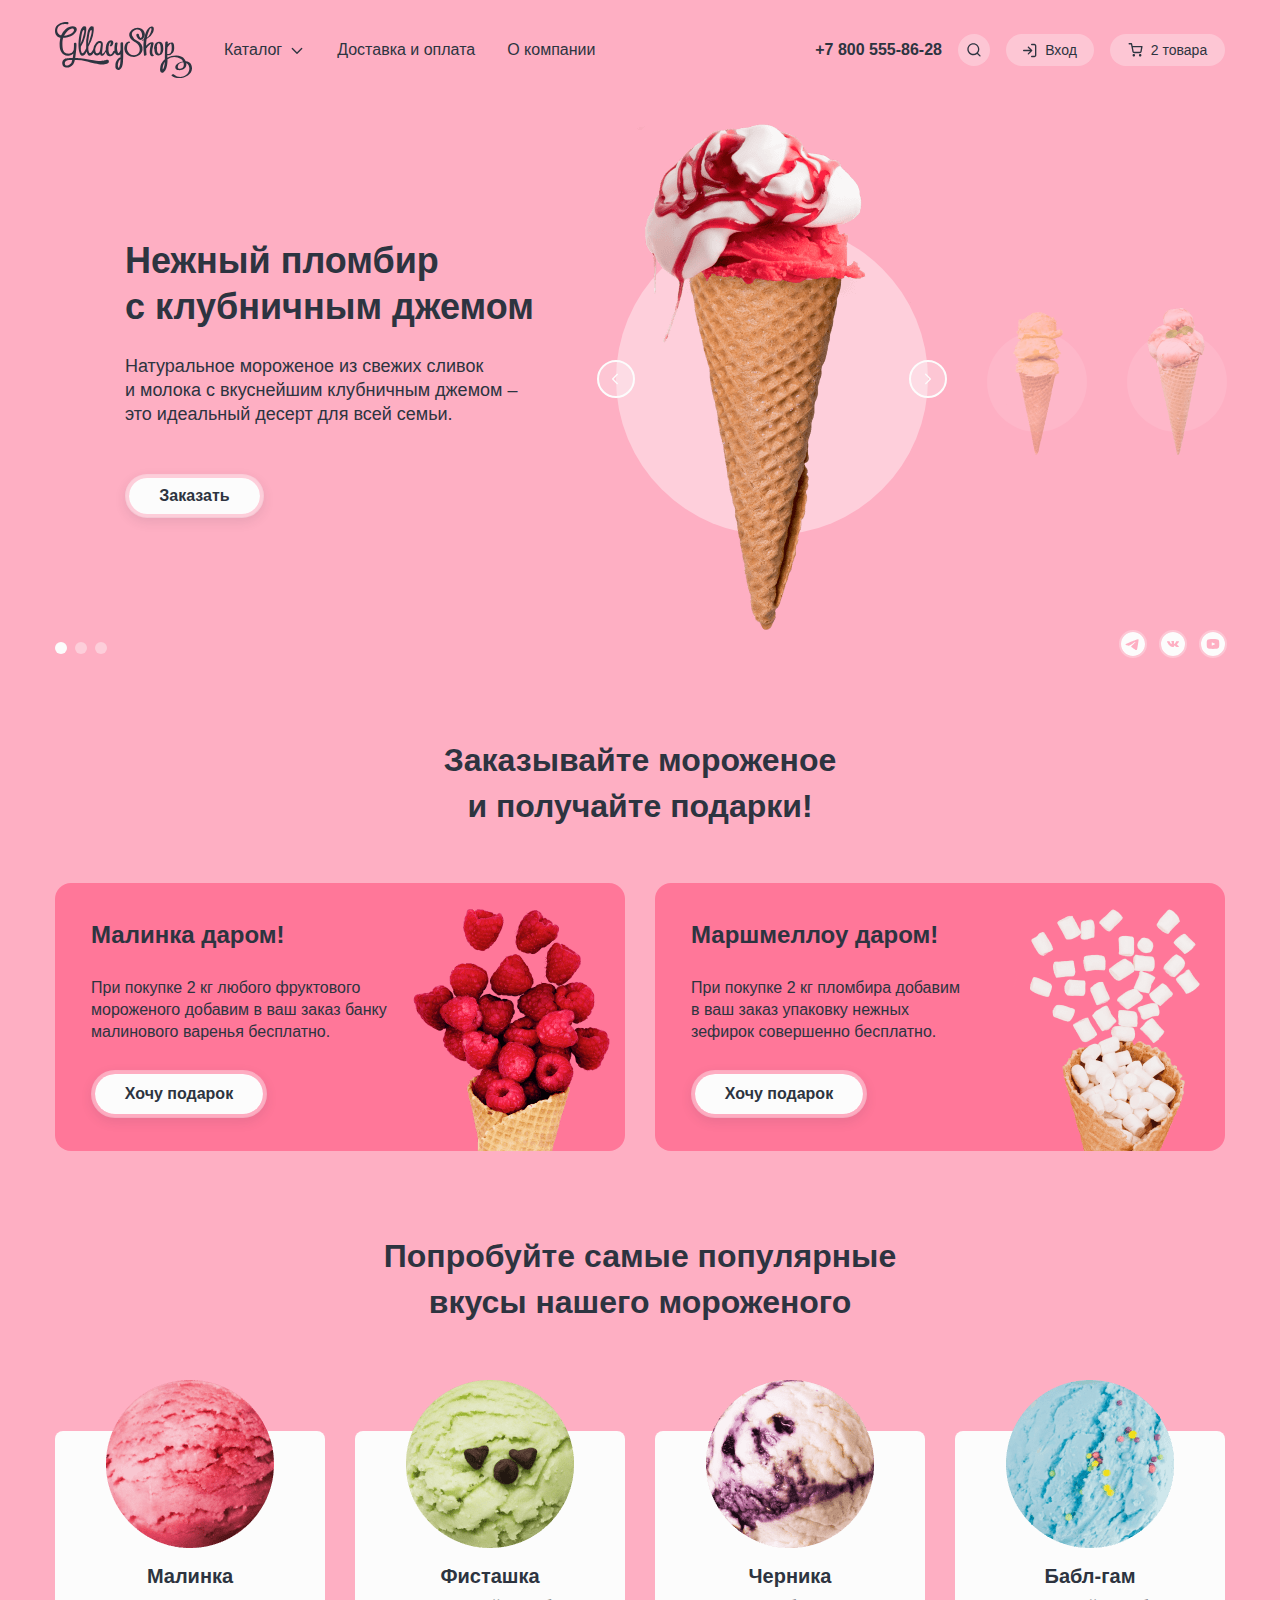
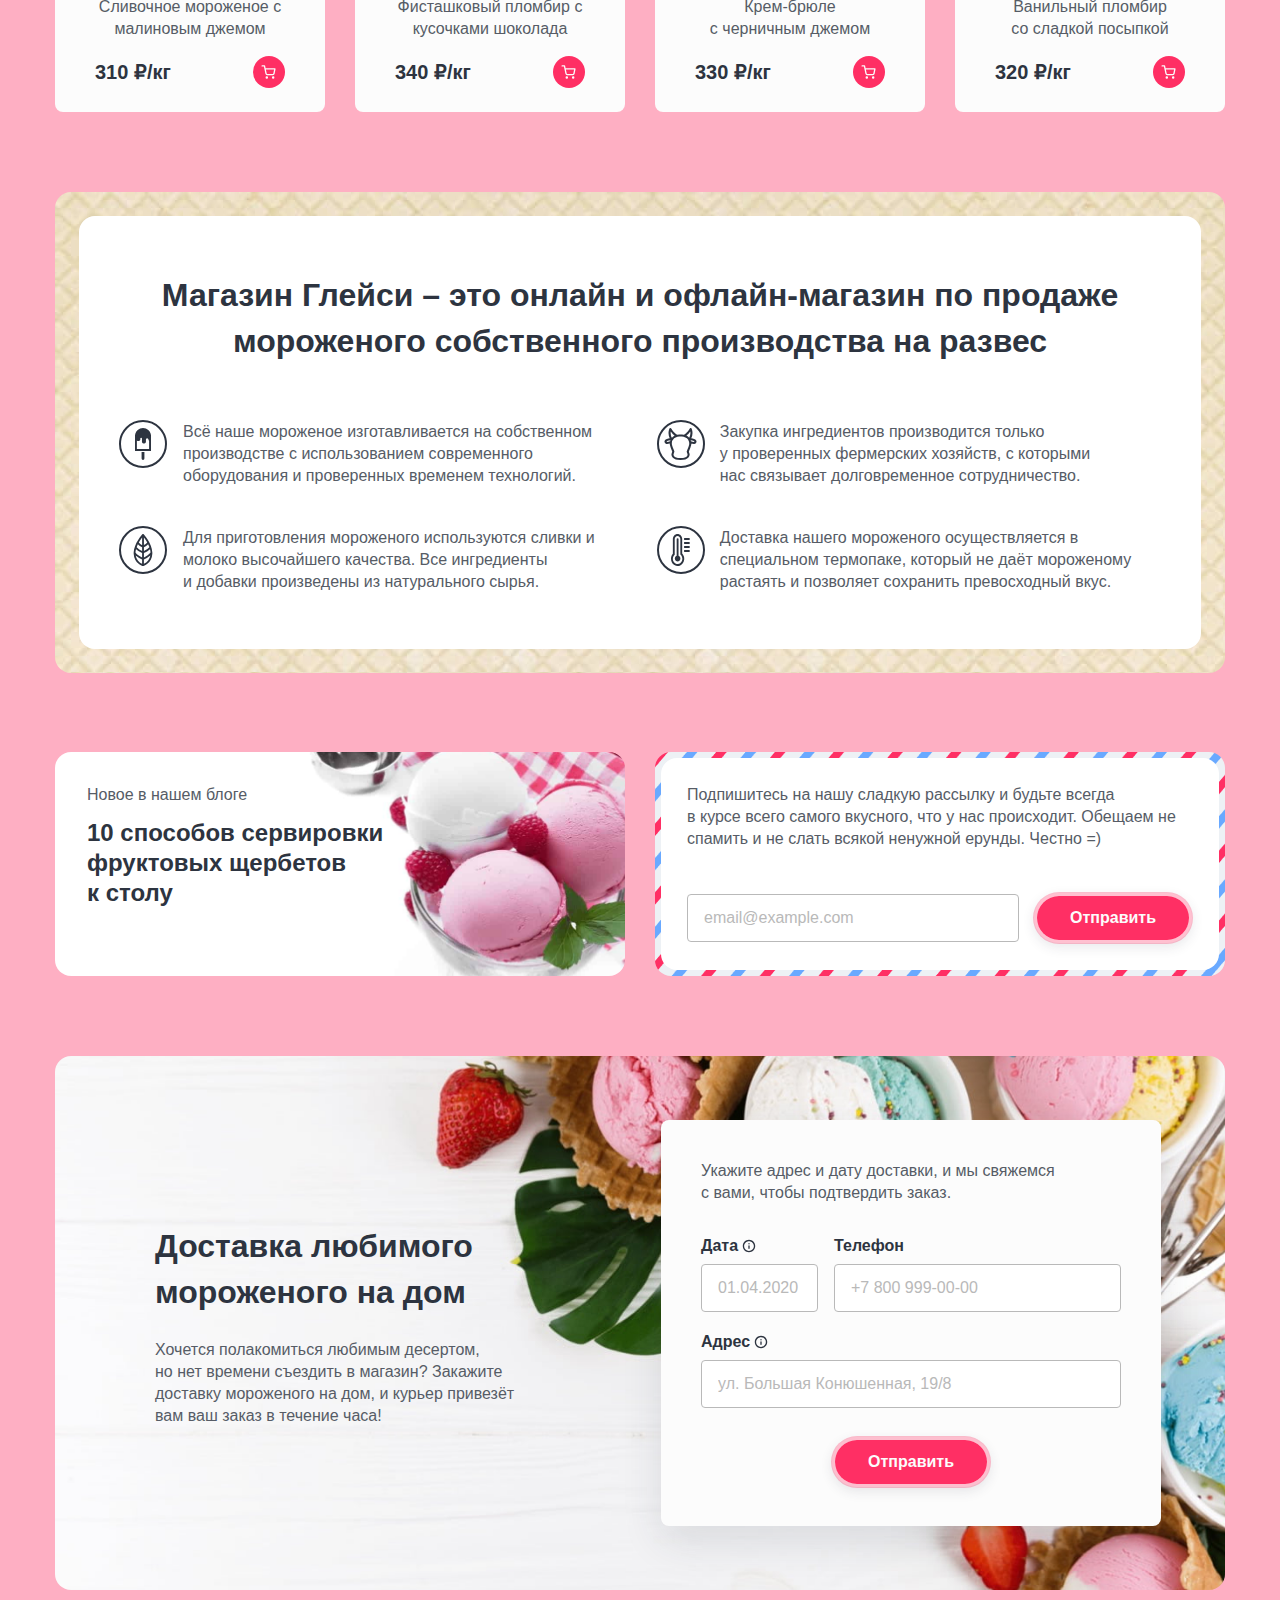
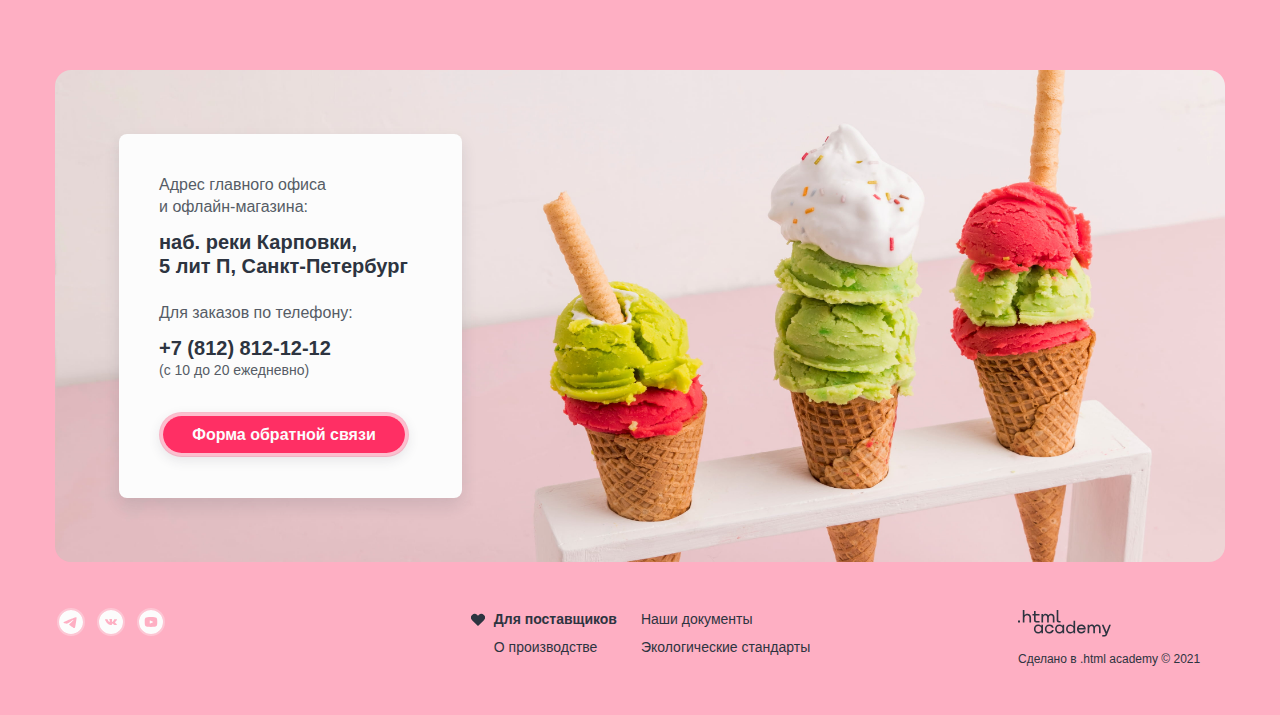
==== commit 7b43b9b4: "Merge pull request #4 from RisenPhoenixSpB/master" ====
--- a/index.html
+++ b/index.html
@@ -3,6 +3,7 @@
 
   <head>
     <meta charset="utf-8">
+    <link rel="icon" href="./favicon.ico">
     <link rel="icon" type="image/png" sizes="32x32" href="./favicon-32x32.png">
     <link rel="stylesheet" href="styles/styles.css">
     <title>HTML Academy: Глейси</title>
@@ -415,7 +416,7 @@
             <label class="delivery-date-label">
               Дата
               <span class="date-label-element">
-                <p class="date-label-element-description">Введите дату в формате дд.мм.гг.</p>
+                <span class="date-label-element-description">Введите дату в формате дд.мм.гг.</span>
               </span>
               <input class="delivery-date-input" type="text" name="delivery-date" placeholder="01.04.2020" required>
             </label>
@@ -427,7 +428,7 @@
             <label class="delivery-address-label">
               Адрес
               <span class="address-label-element">
-                <p class="address-label-element-description">Введите название улицы, дома и квартиры</p>
+                <span class="address-label-element-description">Введите название улицы, дома и квартиры</span>
               </span>
               <input class="delivery-address-input" type="text" name="delivery-address"
                 placeholder="ул. Большая Конюшенная, 19/8" required>
--- a/styles/styles.css
+++ b/styles/styles.css
@@ -473,10 +473,10 @@
   justify-content: center;
   align-items: center;
   column-gap: 8px;
-  width: 88px;
+  min-width: 88px;
   min-height: 32px;
   margin: 0;
-  padding: 0;
+  padding: 0 16px;
   background: rgba(252, 252, 252, 0.3);
   color: #2D3440;
   border: none;
@@ -713,10 +713,10 @@
   justify-content: center;
   align-items: center;
   column-gap: 8px;
-  width: 115px;
+  min-width: 115px;
   min-height: 32px;
   margin: 0;
-  padding: 0;
+  padding: 0 16px;
   background: rgba(252, 252, 252, 0.3);
   color: #2D3440;
   border: none;
@@ -1612,6 +1612,7 @@
 .taste-basket-button {
   display: grid;
   place-items: center;
+  flex-shrink: 0;
   width: 32px;
   height: 32px;
   background: #FF2F64;
@@ -1619,6 +1620,7 @@
   border: none;
   cursor: pointer;
   margin: 0;
+  margin-bottom: auto;
   padding: 0;
 }
 
@@ -1795,13 +1797,28 @@
 }
 
 .news-link {
+  position: relative;
   box-sizing: border-box;
   width: 570px;
   min-height: 224px;
-  background-image: url("../images/content/news-n-subscription/news-background.jpg");
-  border-radius: 16px;
   padding: 33px 235px 32px 32px;
   text-decoration: none;
+}
+
+.news-link::before {
+  content: "";
+  position: absolute;
+  top: 0;
+  left: 0;
+  width: 100%;
+  height: 100%;
+  background-color: #FFFFFF;
+  background-image: url("../images/content/news-n-subscription/news-background.jpg");
+  background-repeat: no-repeat;
+  background-size: 116%;
+  background-position: -13px -108px;
+  border-radius: 16px;
+  z-index: -1;
 }
 
 .news-title {
@@ -1989,11 +2006,30 @@
 .delivery {
   position: relative;
   box-sizing: border-box;
+  display: flex;
+  justify-content: space-between;
+  flex-shrink: 0;
   min-height: 534px;
+  border-radius: 16px;
+  padding: 64px 64px 64px 100px;
+  margin: 0 0 80px 0;
+}
+
+.delivery::before {
+  content: "";
+  position: absolute;
+  left: 0;
+  top: 0;
+  width: 100%;
+  height: 100%;
+  background-color: #FFFFFF;
   background-image: url("../images/content/delivery/delivery-background.jpg");
+  background-size: 105%;
+  background-repeat: no-repeat;
+  background-position: -57px -141px;
+  transform: scale(-1, 1);
+  z-index: -1;
   border-radius: 16px;
-  padding: 167px 100px 0 100px;
-  margin: 0 0 80px 0;
 }
 
 .delivery-container-left {
@@ -2001,6 +2037,7 @@
   flex-direction: column;
   row-gap: 24px;
   max-width: 371px;
+  margin: 103px 0 0 0;
 }
 
 .delivery-title {
@@ -2019,9 +2056,6 @@
 
 .delivery-container-right {
   box-sizing: border-box;
-  position: absolute;
-  right: 64px;
-  top: 64px;
   width: 500px;
   min-height: 406px;
   background: #FCFCFC;
@@ -2040,7 +2074,6 @@
 
 .delivery-form {
   display: grid;
-  grid-template-columns: repeat(2, min-content);
   grid-template-rows: min-content min-content 60px;
   grid-template-areas:
     "date telephone"
@@ -2481,8 +2514,23 @@
   position: relative;
   box-sizing: border-box;
   min-height: 492px;
+  padding: 64px 0 64px 64px;
+}
+
+.contacts::before {
+  content: "";
+  position: absolute;
+  top: 0;
+  left: 0;
+  width: 100%;
+  height: 100%;
+  background-color: #FFFFFF;
   background-image: url("../images/content/contacts/contacts-background.jpg");
+  background-repeat: no-repeat;
+  background-size: 100%;
+  background-position: center -83px;
   border-radius: 16px;
+  z-index: -1;
 }
 
 .contacts-container {
@@ -2490,9 +2538,6 @@
   flex-direction: column;
   row-gap: 32px;
   box-sizing: border-box;
-  position: absolute;
-  left: 64px;
-  top: 64px;
   width: 343px;
   min-height: 364px;
   padding: 40px;
@@ -2566,7 +2611,6 @@
   background: #FF2F64;
   border: 2px solid #2D3440;
   box-shadow: 0 4px 12px rgba(45, 52, 64, 0.1);
-  padding: 14px 34px;
   color: #FCFCFC;
 }
 
@@ -2574,7 +2618,6 @@
   background: #FEAFC3;
   border: 2px solid #2D3440;
   box-shadow: 0 4px 12px rgba(45, 52, 64, 0.1);
-  padding: 14px 34px;
   color: #FCFCFC;
 }
 
@@ -3150,7 +3193,7 @@
 .catalog-filter-sorting-select:focus-visible {
   background-color: rgba(252, 252, 252, 0.4);
   border: 2px solid #FCFCFC;
-  padding: 6px 11px 6px 14px;
+  padding: 6px 12px 6px 12px;
   background-position: right 11px center;
 }
 
